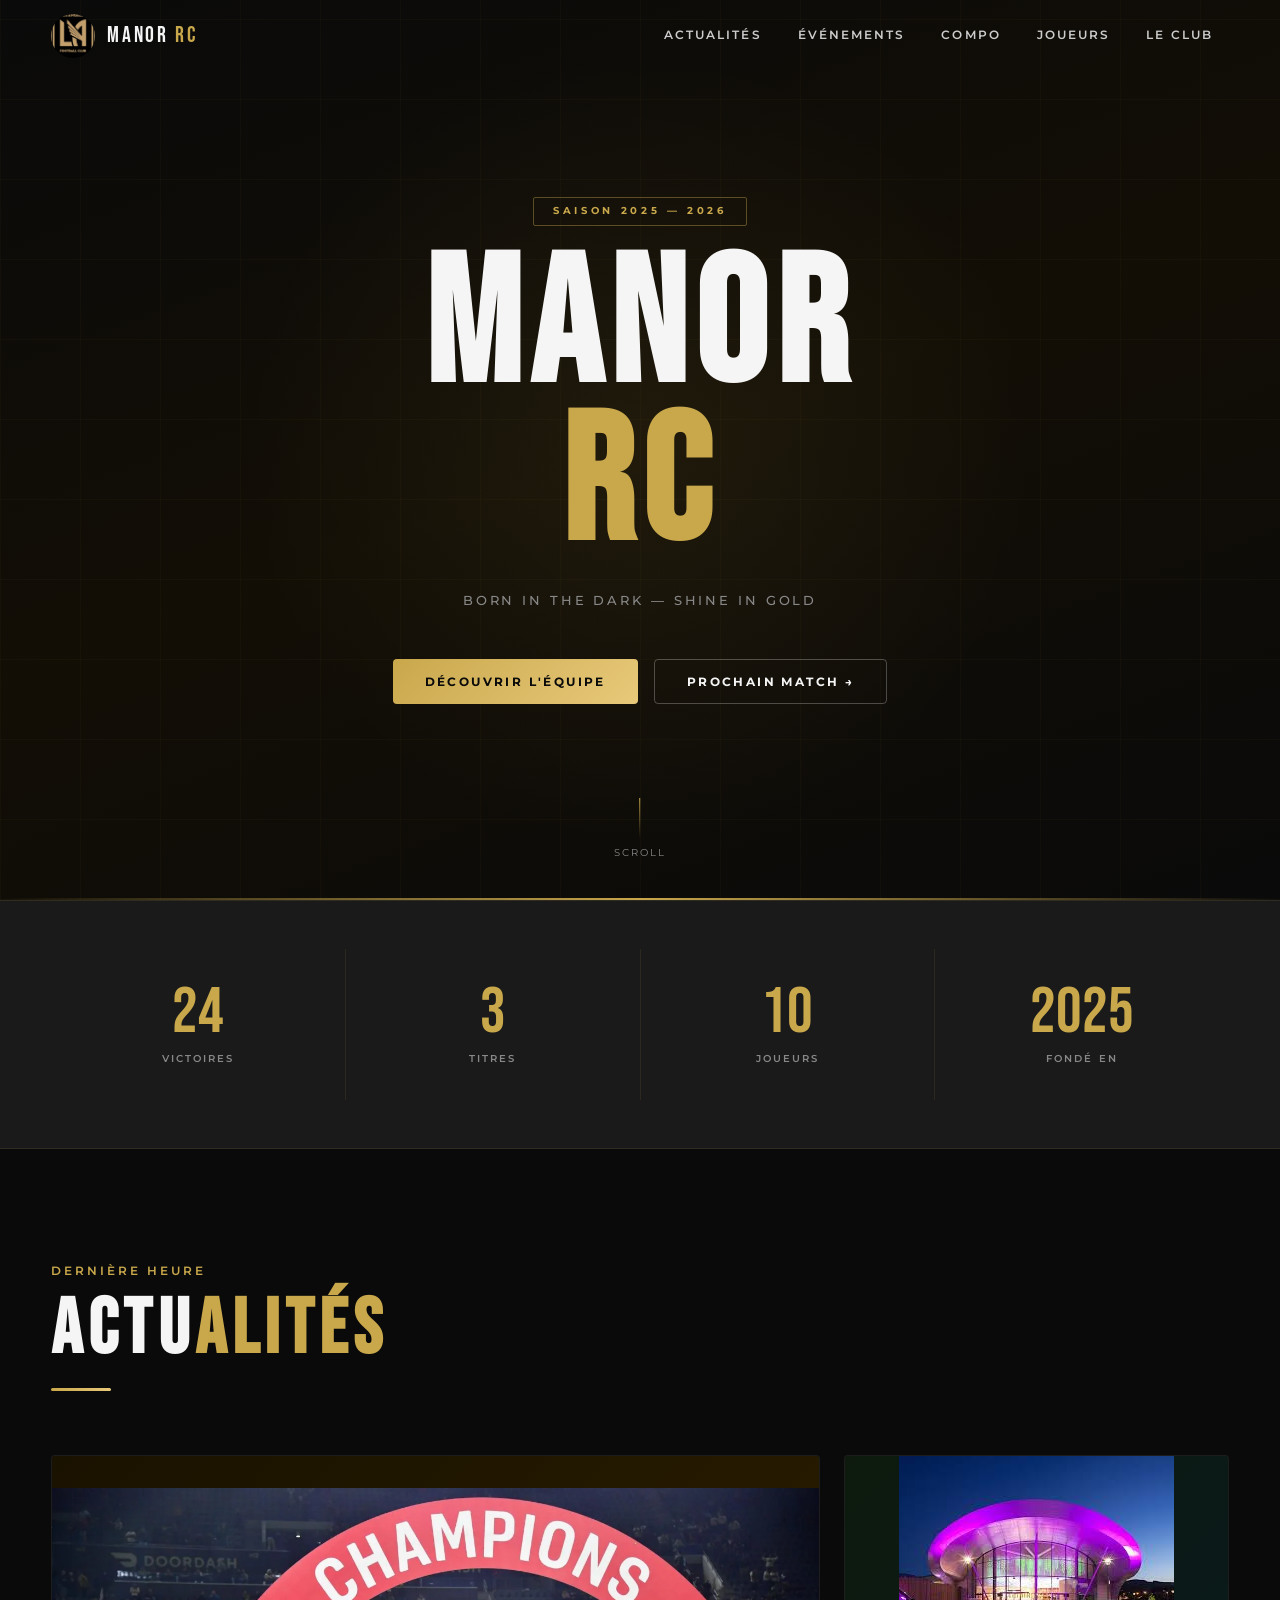
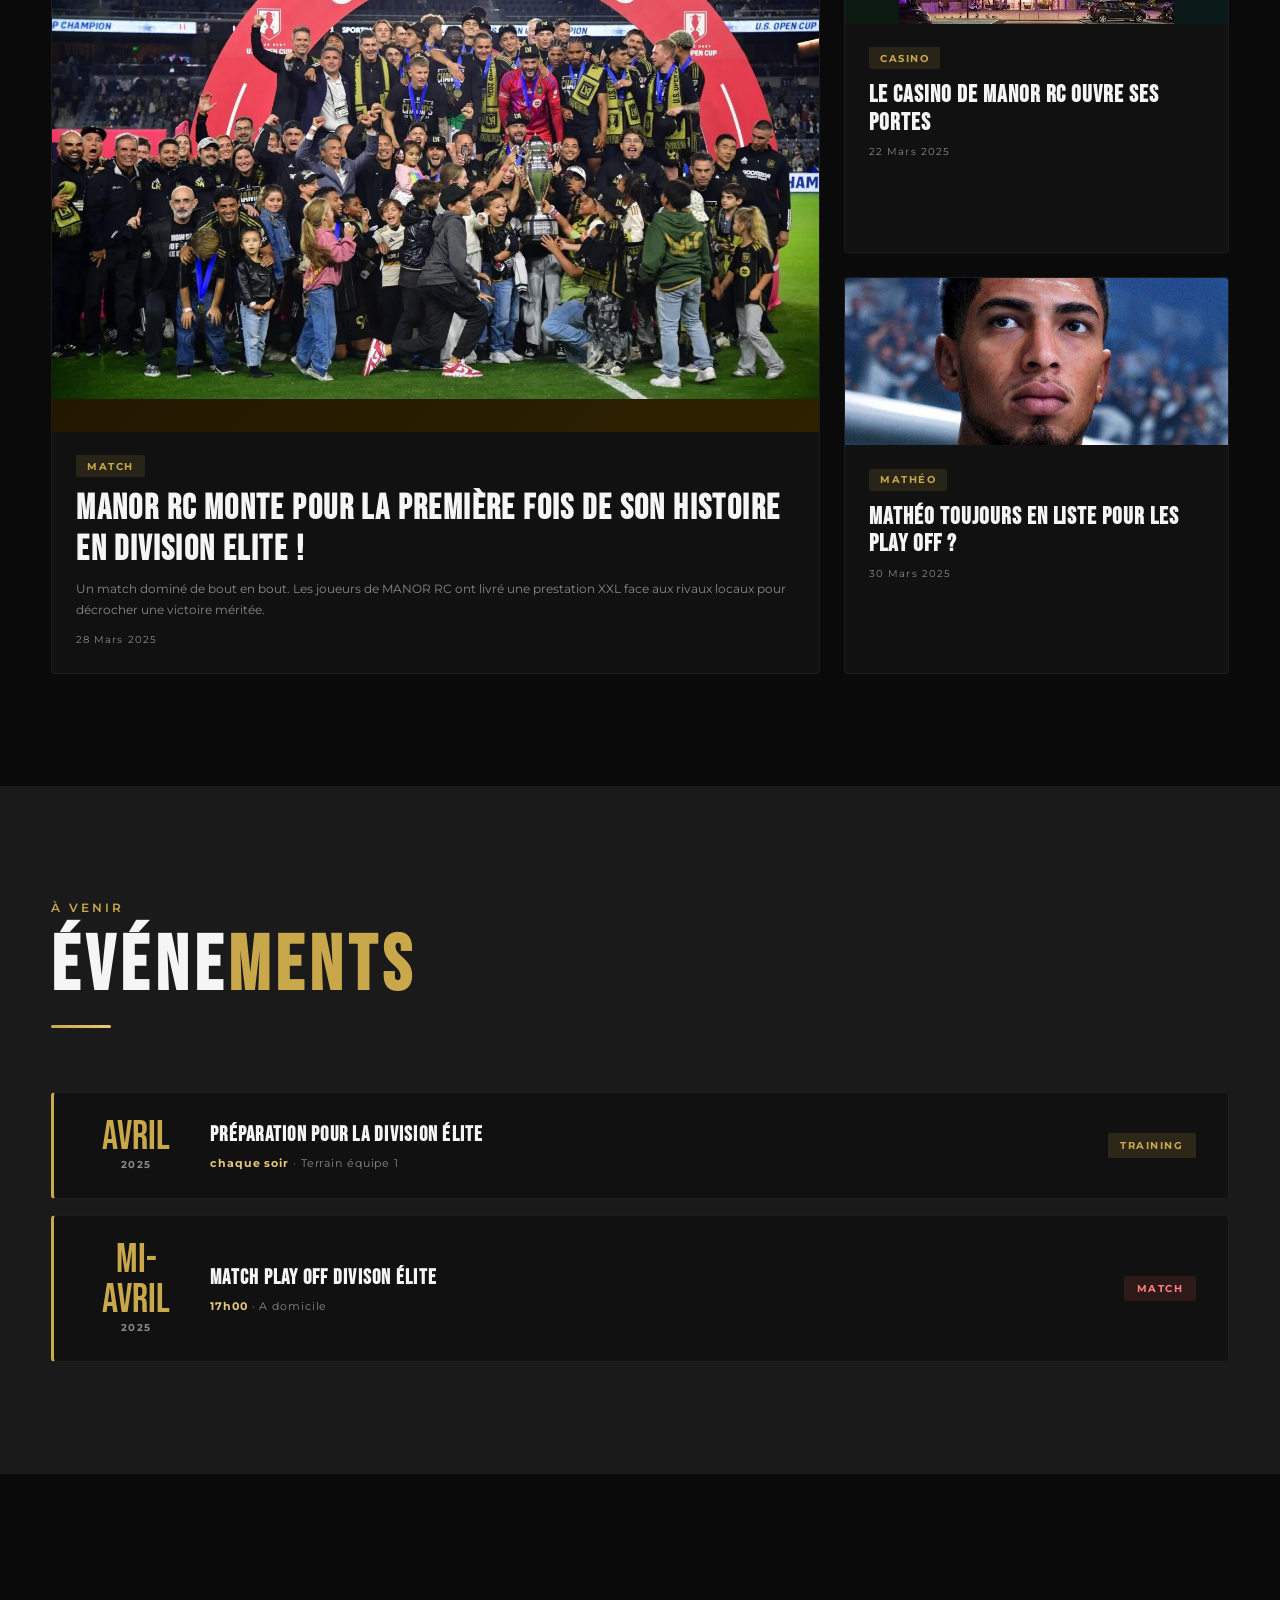
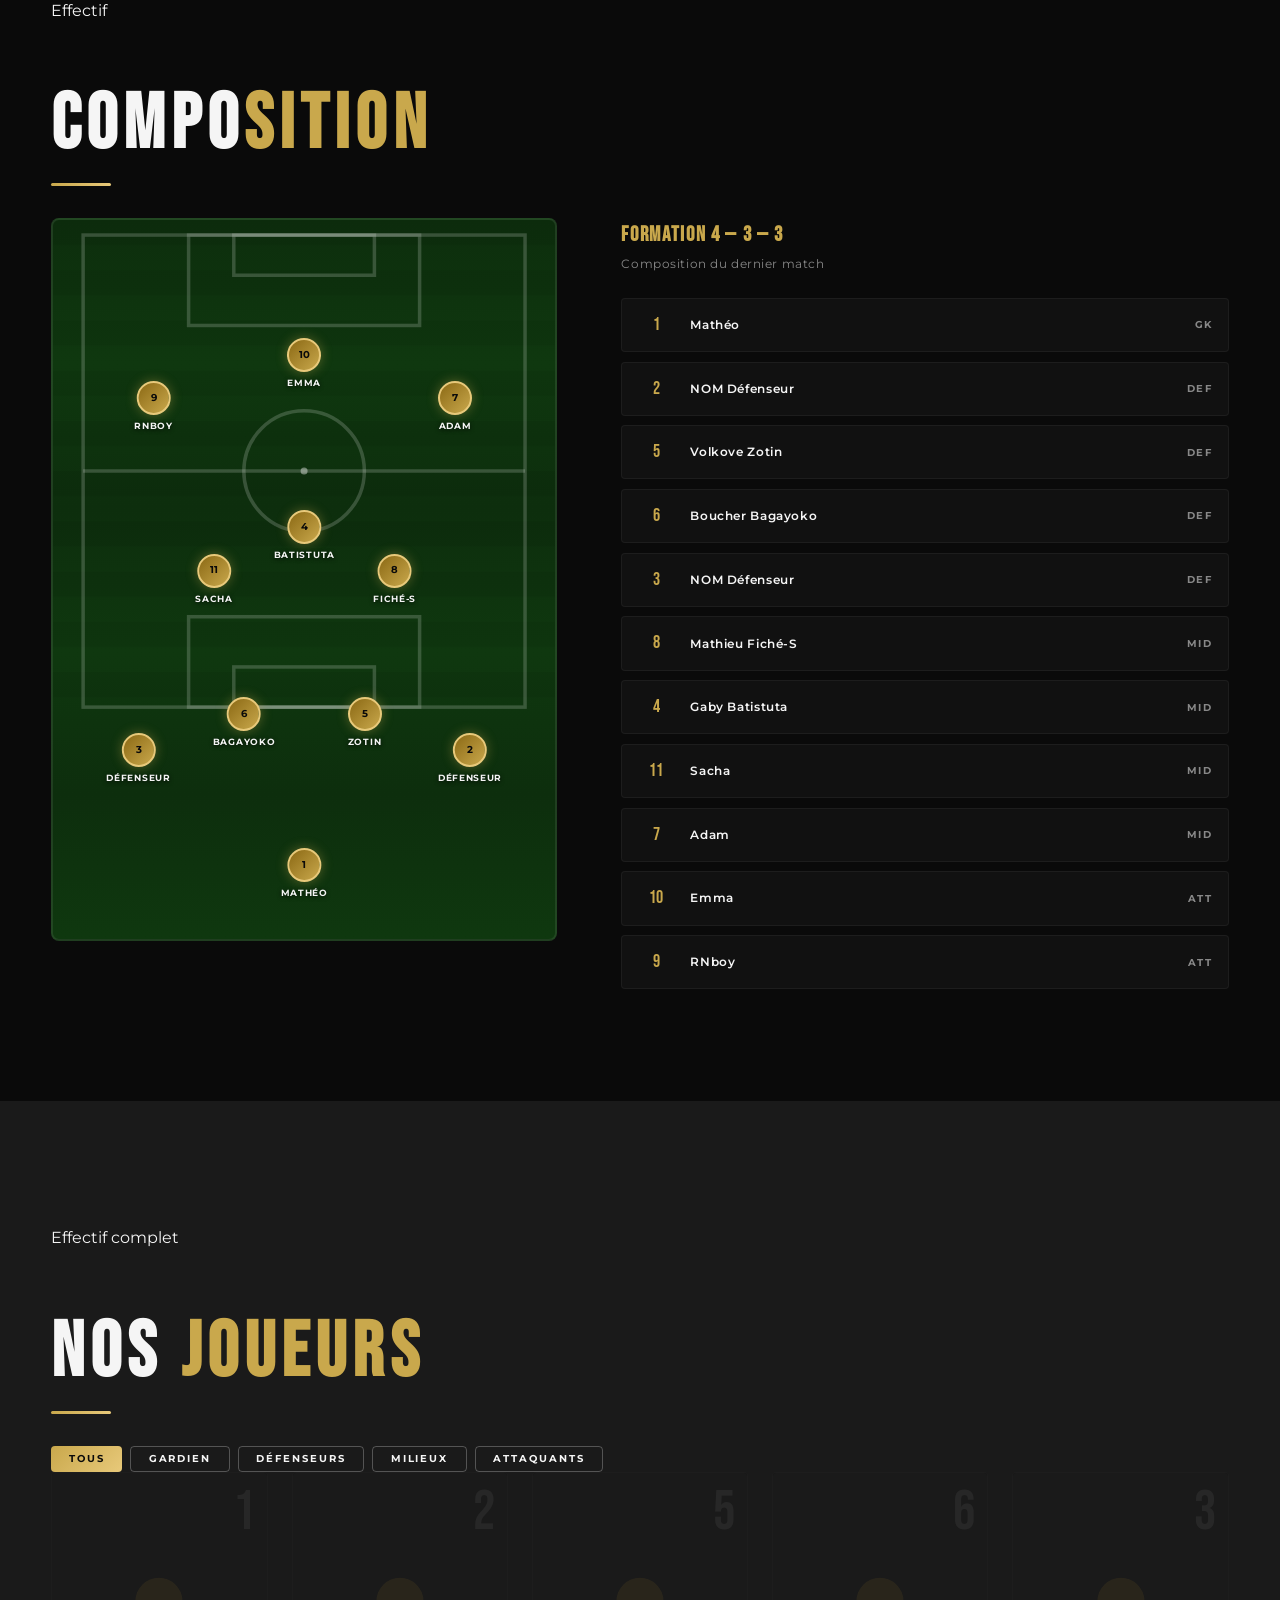
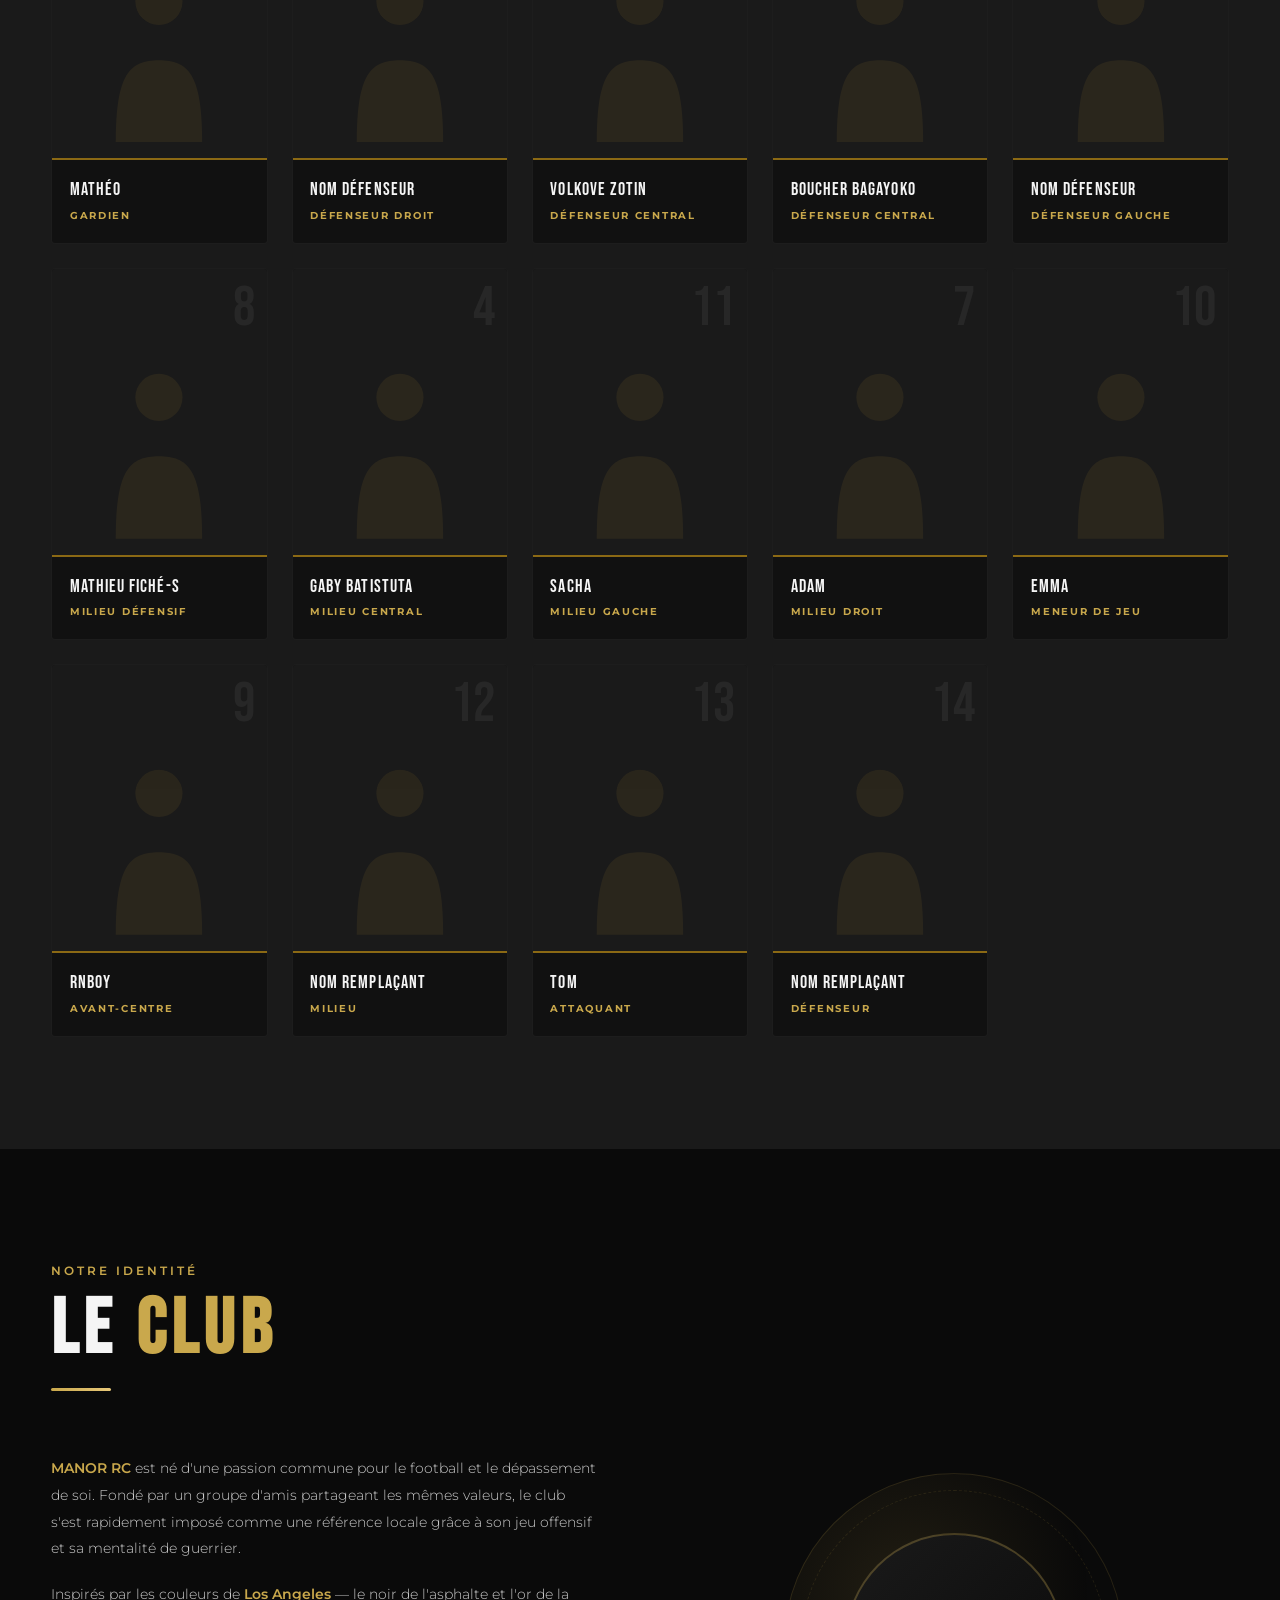
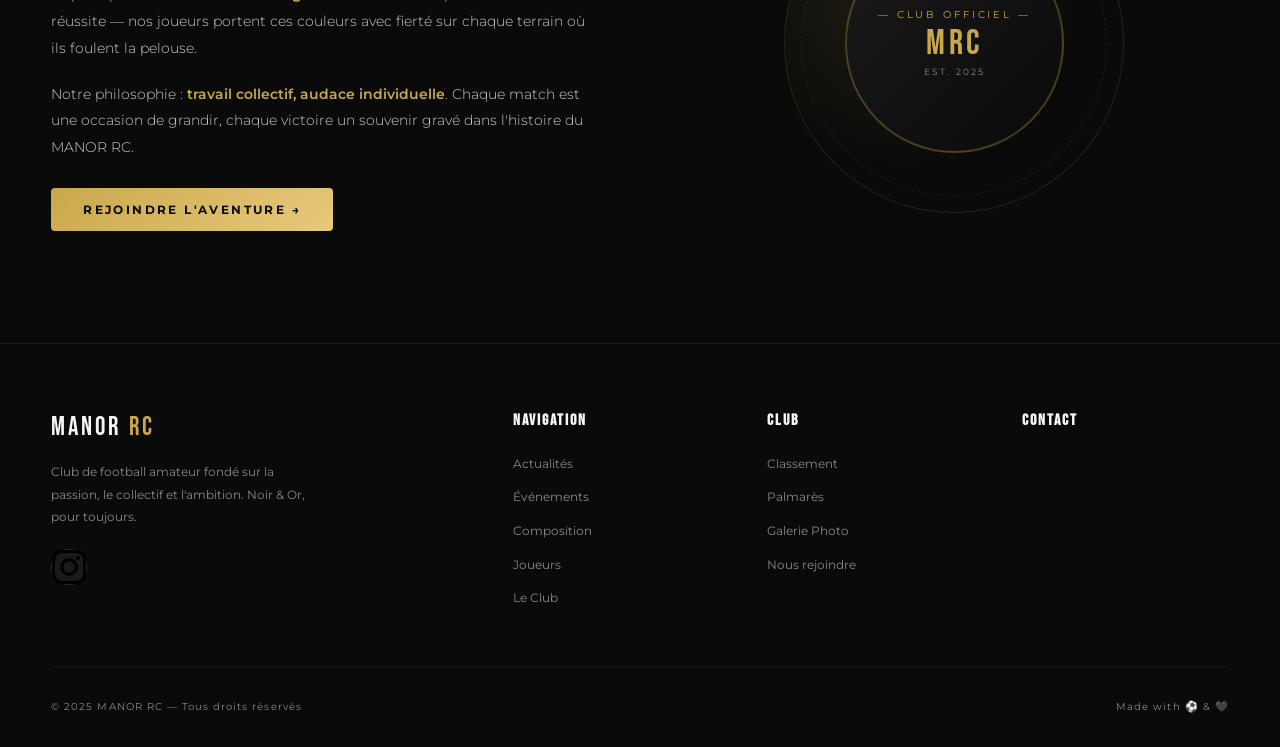
==== index.html @ 505033a3 "Add files via upload" ====
<!DOCTYPE html>
<html lang="fr">
<head>
  <meta charset="UTF-8" />
  <meta name="viewport" content="width=device-width, initial-scale=1.0" />

  <!-- ============================================================
    TITRE DE L'ONGLET NAVIGATEUR — modifie ici le nom du site
  ============================================================ -->
  <title>MANOR RC — Club Officiel</title>

  <!-- ============================================================
    POLICES GOOGLE — Bebas Neue (titres) + Montserrat (corps)
    Pour changer : va sur fonts.google.com et remplace les liens
  ============================================================ -->
  <link href="https://fonts.googleapis.com/css2?family=Bebas+Neue&family=Montserrat:wght@300;400;500;600;700;900&display=swap" rel="stylesheet" />

  <style>
    /* ============================================================
       VARIABLES DE COULEURS — MODIFIE ICI POUR CHANGER LE THÈME
       --gold     : couleur principale or du club
       --black    : fond principal
       --white    : texte clair
       --gray     : texte secondaire
    ============================================================ */
    :root {
      --gold:        #C9A84C;
      --gold-light:  #E8C97A;
      --gold-dark:   #8B6914;
      --black:       #0A0A0A;
      --black-card:  #111111;
      --black-light: #1A1A1A;
      --white:       #F5F5F5;
      --gray:        #888888;
      --gray-light:  #CCCCCC;
      --font-title:  'Bebas Neue', sans-serif;
      --font-body:   'Montserrat', sans-serif;
      --radius:      4px;
      --transition:  0.35s cubic-bezier(0.4, 0, 0.2, 1);
    }

    /* ============================================================
       RESET & BASE
    ============================================================ */
    *, *::before, *::after { box-sizing: border-box; margin: 0; padding: 0; }
    html { scroll-behavior: smooth; }
    body {
      background: var(--black);
      color: var(--white);
      font-family: var(--font-body);
      font-size: 16px;
      line-height: 1.6;
      overflow-x: hidden;
    }
    a { color: inherit; text-decoration: none; }
    img { max-width: 100%; display: block; }
    ul { list-style: none; }

    /* ============================================================
       SCROLLBAR PERSONNALISÉE
    ============================================================ */
    ::-webkit-scrollbar { width: 6px; }
    ::-webkit-scrollbar-track { background: var(--black); }
    ::-webkit-scrollbar-thumb { background: var(--gold-dark); border-radius: 3px; }

    /* ============================================================
       UTILITAIRES
    ============================================================ */
    .section-title {
      font-family: var(--font-title);
      font-size: clamp(2.8rem, 6vw, 5rem);
      letter-spacing: 0.08em;
      text-transform: uppercase;
      line-height: 1;
      color: var(--white);
    }
    .section-title span { color: var(--gold); }
    .section-subtitle {
      font-size: 0.75rem;
      font-weight: 600;
      letter-spacing: 0.25em;
      text-transform: uppercase;
      color: var(--gold);
      margin-bottom: 0.75rem;
    }
    .gold-line {
      width: 60px;
      height: 3px;
      background: linear-gradient(90deg, var(--gold), var(--gold-light));
      border-radius: 2px;
      margin: 1.2rem 0 2rem;
    }
    .btn {
      display: inline-flex;
      align-items: center;
      gap: 0.5rem;
      padding: 0.75rem 2rem;
      font-family: var(--font-body);
      font-weight: 700;
      font-size: 0.75rem;
      letter-spacing: 0.2em;
      text-transform: uppercase;
      border: none;
      cursor: pointer;
      transition: var(--transition);
      border-radius: var(--radius);
    }
    .btn-gold {
      background: linear-gradient(135deg, var(--gold), var(--gold-light));
      color: var(--black);
    }
    .btn-gold:hover {
      background: linear-gradient(135deg, var(--gold-light), var(--gold));
      transform: translateY(-2px);
      box-shadow: 0 8px 24px rgba(201,168,76,0.35);
    }
    .btn-outline {
      background: transparent;
      color: var(--white);
      border: 1px solid rgba(255,255,255,0.25);
    }
    .btn-outline:hover {
      border-color: var(--gold);
      color: var(--gold);
    }

    /* ============================================================
       NAVIGATION — BARRE EN HAUT
       Pour changer les items : modifie les <li> dans le HTML
    ============================================================ */
    #navbar {
      position: fixed;
      top: 0; left: 0; right: 0;
      z-index: 1000;
      display: flex;
      align-items: center;
      justify-content: space-between;
      padding: 0 4%;
      height: 72px;
      background: rgba(10,10,10,0);
      backdrop-filter: blur(0px);
      border-bottom: 1px solid transparent;
      transition: background 0.4s, backdrop-filter 0.4s, border-color 0.4s;
    }
    #navbar.scrolled {
      background: rgba(10,10,10,0.92);
      backdrop-filter: blur(20px);
      border-color: rgba(201,168,76,0.15);
    }
    .nav-logo {
      display: flex;
      align-items: center;
      gap: 0.75rem;
    }
    /* ============================================================
       LOGO — remplace l'image src par ton vrai logo
       Ex: <img src="logo.png" alt="MANOR RC" />
    ============================================================ */
    .nav-logo-img {
      width: 44px;
      height: 44px;
      border-radius: 50%;
      background: linear-gradient(135deg, var(--gold-dark), var(--gold));
      display: flex;
      align-items: center;
      justify-content: center;
      font-family: var(--font-title);
      font-size: 1rem;
      color: var(--black);
      flex-shrink: 0;
      overflow: hidden;
    }
    .nav-logo-img img {
      width: 100%; height: 100%; object-fit: cover;
    }
    .nav-logo-text {
      font-family: var(--font-title);
      font-size: 1.4rem;
      letter-spacing: 0.12em;
      color: var(--white);
    }
    .nav-logo-text span { color: var(--gold); }
    .nav-menu {
      display: flex;
      align-items: center;
      gap: 0.25rem;
    }
    .nav-menu li a {
      display: block;
      padding: 0.4rem 1rem;
      font-size: 0.72rem;
      font-weight: 600;
      letter-spacing: 0.18em;
      text-transform: uppercase;
      color: var(--gray-light);
      transition: var(--transition);
      position: relative;
    }
    .nav-menu li a::after {
      content: '';
      position: absolute;
      bottom: -2px; left: 50%; right: 50%;
      height: 2px;
      background: var(--gold);
      transition: var(--transition);
    }
    .nav-menu li a:hover,
    .nav-menu li a.active {
      color: var(--gold);
    }
    .nav-menu li a:hover::after,
    .nav-menu li a.active::after {
      left: 1rem; right: 1rem;
    }
    /* Hamburger mobile */
    .nav-toggle {
      display: none;
      flex-direction: column;
      gap: 5px;
      cursor: pointer;
      padding: 4px;
    }
    .nav-toggle span {
      display: block;
      width: 24px; height: 2px;
      background: var(--white);
      transition: var(--transition);
    }
    .nav-toggle.open span:nth-child(1) { transform: translateY(7px) rotate(45deg); }
    .nav-toggle.open span:nth-child(2) { opacity: 0; }
    .nav-toggle.open span:nth-child(3) { transform: translateY(-7px) rotate(-45deg); }

    /* ============================================================
       HERO — SECTION D'ACCUEIL PLEIN ÉCRAN
       Pour changer l'image de fond : modifie background-image
    ============================================================ */
    #hero {
      position: relative;
      min-height: 100vh;
      display: flex;
      align-items: center;
      justify-content: center;
      overflow: hidden;

      /* ── Modifie cette image par une photo du stade ou du club ── */
      background: linear-gradient(
        160deg,
        rgba(10,10,10,0.97) 0%,
        rgba(20,15,5,0.85) 50%,
        rgba(10,10,10,0.97) 100%
      );
    }
    /* Motif géométrique de fond */
    .hero-bg-pattern {
      position: absolute;
      inset: 0;
      background-image:
        repeating-linear-gradient(
          90deg,
          rgba(201,168,76,0.03) 0px, rgba(201,168,76,0.03) 1px,
          transparent 1px, transparent 80px
        ),
        repeating-linear-gradient(
          0deg,
          rgba(201,168,76,0.03) 0px, rgba(201,168,76,0.03) 1px,
          transparent 1px, transparent 80px
        );
    }
    .hero-bg-glow {
      position: absolute;
      width: 70vw; height: 70vw;
      max-width: 800px; max-height: 800px;
      border-radius: 50%;
      background: radial-gradient(circle, rgba(201,168,76,0.08) 0%, transparent 70%);
      top: 50%; left: 50%;
      transform: translate(-50%, -50%);
      pointer-events: none;
    }
    .hero-content {
      position: relative;
      z-index: 2;
      text-align: center;
      padding: 0 1.5rem;
      max-width: 900px;
    }
    .hero-badge {
      display: inline-block;
      padding: 0.35rem 1.2rem;
      border: 1px solid rgba(201,168,76,0.4);
      font-size: 0.65rem;
      font-weight: 700;
      letter-spacing: 0.35em;
      text-transform: uppercase;
      color: var(--gold);
      margin-bottom: 1.5rem;
      border-radius: 2px;
      animation: fadeInDown 0.8s ease forwards;
    }
    .hero-title {
      font-family: var(--font-title);
      font-size: clamp(4.5rem, 14vw, 12rem);
      line-height: 0.88;
      letter-spacing: 0.05em;
      text-transform: uppercase;
      color: var(--white);
      animation: fadeInUp 0.9s 0.2s ease both;
    }
    .hero-title .gold { color: var(--gold); }
    .hero-subtitle {
      margin-top: 1.5rem;
      font-size: 0.82rem;
      font-weight: 500;
      letter-spacing: 0.22em;
      color: var(--gray);
      text-transform: uppercase;
      animation: fadeInUp 1s 0.4s ease both;
    }
    .hero-cta {
      margin-top: 3rem;
      display: flex;
      gap: 1rem;
      justify-content: center;
      flex-wrap: wrap;
      animation: fadeInUp 1s 0.6s ease both;
    }
    /* Ligne or décorative en bas du hero */
    .hero-line {
      position: absolute;
      bottom: 0; left: 0; right: 0;
      height: 2px;
      background: linear-gradient(90deg, transparent, var(--gold), transparent);
    }
    /* Indicateur scroll */
    .hero-scroll {
      position: absolute;
      bottom: 2.5rem;
      left: 50%;
      transform: translateX(-50%);
      display: flex;
      flex-direction: column;
      align-items: center;
      gap: 0.4rem;
      font-size: 0.6rem;
      letter-spacing: 0.2em;
      color: var(--gray);
      text-transform: uppercase;
      animation: fadeIn 1.5s 1s ease both;
    }
    .scroll-dot {
      width: 1px;
      height: 40px;
      background: linear-gradient(var(--gold), transparent);
      animation: scrollDot 1.8s infinite;
    }

    /* ============================================================
       STATS — BANDE DE CHIFFRES CLÉS
       Modifie les valeurs dans la section #stats du HTML
    ============================================================ */
    #stats {
      background: var(--black-light);
      border-top: 1px solid rgba(201,168,76,0.12);
      border-bottom: 1px solid rgba(201,168,76,0.12);
      padding: 3rem 4%;
    }
    .stats-grid {
      display: grid;
      grid-template-columns: repeat(4, 1fr);
      gap: 1px;
      background: rgba(201,168,76,0.1);
      max-width: 1200px;
      margin: 0 auto;
    }
    .stat-item {
      background: var(--black-light);
      text-align: center;
      padding: 2rem 1rem;
    }
    .stat-number {
      font-family: var(--font-title);
      font-size: clamp(2.5rem, 5vw, 4rem);
      color: var(--gold);
      line-height: 1;
    }
    .stat-label {
      font-size: 0.65rem;
      font-weight: 600;
      letter-spacing: 0.2em;
      text-transform: uppercase;
      color: var(--gray);
      margin-top: 0.4rem;
    }

    /* ============================================================
       SECTIONS COMMUNES
    ============================================================ */
    .section {
      padding: 7rem 4%;
    }
    .section-inner {
      max-width: 1200px;
      margin: 0 auto;
    }
    .section-header {
      margin-bottom: 4rem;
    }

    /* ============================================================
       ACTUALITÉS — Grille de cartes news
       Pour ajouter/supprimer une news : copie/supprime un .news-card
    ============================================================ */
    #actualites { background: var(--black); }
    .news-grid {
      display: grid;
      grid-template-columns: 2fr 1fr;
      grid-template-rows: auto auto;
      gap: 1.5rem;
    }
    .news-card {
      position: relative;
      overflow: hidden;
      border-radius: var(--radius);
      cursor: pointer;
      background: var(--black-card);
      border: 1px solid rgba(255,255,255,0.05);
      transition: var(--transition);
    }
    .news-card:hover { border-color: rgba(201,168,76,0.3); transform: translateY(-4px); }
    .news-card.featured { grid-row: 1 / 3; }
    .news-img {
      width: 100%; aspect-ratio: 16/9;
      background: var(--black-light);
      overflow: hidden;
      position: relative;
    }
    .news-card.featured .news-img { aspect-ratio: 4/3; }
    /* ── Remplace ces dégradés par de vraies images ── */
    .news-img-placeholder {
      width: 100%; height: 100%;
      display: flex;
      align-items: center;
      justify-content: center;
      font-size: 0.6rem;
      letter-spacing: 0.1em;
      color: var(--gray);
      text-transform: uppercase;
    }
    .news-img-placeholder.n1 { background: linear-gradient(135deg, #1a1200, #2e2100); }
    .news-img-placeholder.n2 { background: linear-gradient(135deg, #0d1a0d, #0a1a1a); }
    .news-img-placeholder.n3 { background: linear-gradient(135deg, #1a001a, #0a0a1a); }
    .news-body { padding: 1.25rem 1.5rem 1.5rem; }
    .news-tag {
      display: inline-block;
      padding: 0.2rem 0.7rem;
      background: rgba(201,168,76,0.12);
      color: var(--gold);
      font-size: 0.6rem;
      font-weight: 700;
      letter-spacing: 0.15em;
      text-transform: uppercase;
      border-radius: 2px;
      margin-bottom: 0.75rem;
    }
    .news-title {
      font-family: var(--font-title);
      font-size: clamp(1.1rem, 2vw, 1.5rem);
      letter-spacing: 0.04em;
      line-height: 1.15;
      color: var(--white);
      margin-bottom: 0.5rem;
    }
    .news-card.featured .news-title { font-size: clamp(1.5rem, 3vw, 2.2rem); }
    .news-date {
      font-size: 0.65rem;
      color: var(--gray);
      letter-spacing: 0.1em;
    }

    /* ============================================================
       ÉVÉNEMENTS — liste des matchs et événements à venir
       Pour modifier : édite les .event-row dans le HTML
    ============================================================ */
    #evenements { background: var(--black-light); }
    .events-list { display: flex; flex-direction: column; gap: 1rem; }
    .event-row {
      display: grid;
      grid-template-columns: 100px 1fr auto;
      align-items: center;
      gap: 1.5rem;
      padding: 1.5rem 2rem;
      background: var(--black-card);
      border: 1px solid rgba(255,255,255,0.05);
      border-left: 3px solid var(--gold);
      border-radius: var(--radius);
      transition: var(--transition);
    }
    .event-row:hover {
      border-color: rgba(201,168,76,0.35);
      background: rgba(201,168,76,0.03);
      transform: translateX(4px);
    }
    .event-date-block { text-align: center; }
    .event-day {
      font-family: var(--font-title);
      font-size: 2.5rem;
      color: var(--gold);
      line-height: 1;
    }
    .event-month {
      font-size: 0.65rem;
      font-weight: 700;
      letter-spacing: 0.15em;
      text-transform: uppercase;
      color: var(--gray);
    }
    .event-info h3 {
      font-family: var(--font-title);
      font-size: 1.3rem;
      letter-spacing: 0.06em;
      color: var(--white);
      margin-bottom: 0.25rem;
    }
    .event-meta {
      font-size: 0.7rem;
      color: var(--gray);
      letter-spacing: 0.08em;
    }
    .event-meta strong { color: var(--gold-light); }
    .event-badge {
      padding: 0.3rem 0.8rem;
      font-size: 0.6rem;
      font-weight: 700;
      letter-spacing: 0.15em;
      text-transform: uppercase;
      border-radius: 2px;
      white-space: nowrap;
    }
    .badge-match   { background: rgba(201,168,76,0.15); color: var(--gold); }
    .badge-tournoi { background: rgba(255,80,80,0.12);  color: #ff8080; }
    .badge-training{ background: rgba(80,200,120,0.12); color: #80cc90; }
    .badge-social  { background: rgba(80,150,255,0.12); color: #80b0ff; }

    /* ============================================================
       COMPOSITION — Affichage du terrain et de la formation
       Modifie la formation dans JS (variable FORMATION)
    ============================================================ */
    #composition { background: var(--black); }
    .compo-wrapper {
      display: grid;
      grid-template-columns: 1fr 1.2fr;
      gap: 4rem;
      align-items: start;
    }
    /* Terrain de foot SVG */
    .pitch-container {
      position: relative;
      width: 100%;
      aspect-ratio: 7/10;
      background: linear-gradient(
        180deg,
        #0d2e0d 0%, #0f380f 20%, #0d2e0d 40%,
        #0f380f 60%, #0d2e0d 80%, #0f380f 100%
      );
      border-radius: 8px;
      overflow: hidden;
      border: 2px solid rgba(255,255,255,0.08);
    }
    .pitch-lines {
      position: absolute;
      inset: 0;
      pointer-events: none;
    }
    .pitch-player {
      position: absolute;
      transform: translate(-50%, -50%);
      text-align: center;
      cursor: pointer;
      transition: var(--transition);
      z-index: 2;
    }
    .pitch-player:hover { transform: translate(-50%, -50%) scale(1.1); }
    .pitch-player .dot {
      width: 34px; height: 34px;
      border-radius: 50%;
      background: linear-gradient(135deg, var(--gold-dark), var(--gold));
      border: 2px solid var(--gold-light);
      margin: 0 auto 4px;
      display: flex;
      align-items: center;
      justify-content: center;
      font-size: 0.65rem;
      font-weight: 700;
      color: var(--black);
      box-shadow: 0 0 12px rgba(201,168,76,0.4);
    }
    .pitch-player .pname {
      font-size: 0.55rem;
      font-weight: 700;
      letter-spacing: 0.08em;
      color: var(--white);
      text-transform: uppercase;
      text-shadow: 0 1px 4px rgba(0,0,0,0.8);
      white-space: nowrap;
    }
    /* Panel d'info formation */
    .compo-info h3 {
      font-family: var(--font-title);
      font-size: 1.8rem;
      letter-spacing: 0.06em;
      color: var(--gold);
      margin-bottom: 0.25rem;
    }
    .compo-list { display: flex; flex-direction: column; gap: 0.6rem; }
    .compo-player-row {
      display: grid;
      grid-template-columns: 36px 1fr auto;
      align-items: center;
      gap: 1rem;
      padding: 0.75rem 1rem;
      border-radius: var(--radius);
      border: 1px solid rgba(255,255,255,0.05);
      background: var(--black-card);
      transition: var(--transition);
    }
    .compo-player-row:hover {
      border-color: rgba(201,168,76,0.25);
      background: rgba(201,168,76,0.03);
    }
    .compo-num {
      font-family: var(--font-title);
      font-size: 1.1rem;
      color: var(--gold);
      text-align: center;
    }
    .compo-name {
      font-size: 0.78rem;
      font-weight: 600;
      letter-spacing: 0.05em;
      color: var(--white);
    }
    .compo-pos {
      font-size: 0.6rem;
      font-weight: 700;
      letter-spacing: 0.12em;
      text-transform: uppercase;
      color: var(--gray);
    }

    /* ============================================================
       JOUEURS — Grille de cartes joueur
       Pour ajouter un joueur : copie un .player-card dans le HTML
       (ou laisse JS le générer via le tableau PLAYERS)
    ============================================================ */
    #joueurs { background: var(--black-light); }
    .players-grid {
      display: grid;
      grid-template-columns: repeat(auto-fill, minmax(200px, 1fr));
      gap: 1.5rem;
    }
    .player-card {
      position: relative;
      background: var(--black-card);
      border: 1px solid rgba(255,255,255,0.05);
      border-radius: var(--radius);
      overflow: hidden;
      transition: var(--transition);
      cursor: pointer;
    }
    .player-card:hover {
      border-color: rgba(201,168,76,0.4);
      transform: translateY(-6px);
      box-shadow: 0 16px 40px rgba(0,0,0,0.5), 0 0 0 1px rgba(201,168,76,0.1);
    }
    .player-card:hover .player-overlay { opacity: 1; }
    .player-photo {
      width: 100%;
      aspect-ratio: 3/4;
      background: var(--black-light);
      overflow: hidden;
      position: relative;
    }
    /* ── Remplace les dégradés par de vraies photos ── */
    .player-photo-placeholder {
      width: 100%; height: 100%;
      display: flex;
      align-items: flex-end;
      justify-content: center;
      padding-bottom: 1rem;
    }
    .player-silhouette {
      width: 55%;
      opacity: 0.25;
      filter: invert(75%) sepia(40%) saturate(500%) hue-rotate(5deg);
    }
    .player-overlay {
      position: absolute;
      inset: 0;
      background: linear-gradient(to top, rgba(201,168,76,0.15), transparent);
      opacity: 0;
      transition: var(--transition);
    }
    .player-number-bg {
      position: absolute;
      top: 0.75rem; right: 0.75rem;
      font-family: var(--font-title);
      font-size: 3.5rem;
      line-height: 1;
      color: rgba(255,255,255,0.06);
      pointer-events: none;
    }
    .player-info {
      padding: 1rem 1.1rem 1.25rem;
      border-top: 2px solid var(--gold-dark);
    }
    .player-name {
      font-family: var(--font-title);
      font-size: 1.1rem;
      letter-spacing: 0.06em;
      color: var(--white);
      margin-bottom: 0.2rem;
    }
    .player-pos {
      font-size: 0.6rem;
      font-weight: 700;
      letter-spacing: 0.18em;
      text-transform: uppercase;
      color: var(--gold);
    }
    .player-number {
      font-family: var(--font-title);
      font-size: 1.8rem;
      color: rgba(201,168,76,0.2);
      position: absolute;
      bottom: 0.5rem; right: 1rem;
    }

    /* ============================================================
       SECTION CLUB — Présentation / Histoire
    ============================================================ */
    #club { background: var(--black); }
    .club-wrapper {
      display: grid;
      grid-template-columns: 1fr 1fr;
      gap: 5rem;
      align-items: center;
    }
    .club-text p {
      font-size: 0.88rem;
      font-weight: 300;
      color: var(--gray-light);
      line-height: 1.9;
      margin-bottom: 1.2rem;
    }
    .club-text p strong { color: var(--gold); font-weight: 600; }
    .club-emblem {
      display: flex;
      align-items: center;
      justify-content: center;
    }
    /* ── Grand écusson central ── */
    .emblem-ring {
      width: min(340px, 80vw);
      height: min(340px, 80vw);
      border-radius: 50%;
      background: radial-gradient(circle at 35% 35%, rgba(201,168,76,0.12), transparent 60%);
      border: 1px solid rgba(201,168,76,0.15);
      display: flex;
      align-items: center;
      justify-content: center;
      position: relative;
      animation: rotateSlow 30s linear infinite;
    }
    .emblem-ring::before {
      content: '';
      position: absolute;
      inset: 16px;
      border-radius: 50%;
      border: 1px dashed rgba(201,168,76,0.12);
    }
    .emblem-inner {
      width: 65%;
      height: 65%;
      border-radius: 50%;
      background: linear-gradient(135deg, var(--black-light), var(--black));
      border: 2px solid rgba(201,168,76,0.3);
      display: flex;
      align-items: center;
      justify-content: center;
      flex-direction: column;
      gap: 0.25rem;
      animation: rotateSlow 30s linear reverse infinite;
    }
    .emblem-text-top {
      font-size: 0.6rem;
      letter-spacing: 0.3em;
      color: var(--gold);
      text-transform: uppercase;
    }
    .emblem-text-main {
      font-family: var(--font-title);
      font-size: 2.2rem;
      letter-spacing: 0.1em;
      color: var(--gold);
      line-height: 1;
    }
    .emblem-text-main span { color: var(--white); }
    .emblem-text-sub {
      font-size: 0.55rem;
      letter-spacing: 0.25em;
      color: var(--gray);
      text-transform: uppercase;
    }

    /* ============================================================
       FOOTER
       Modifie les liens de réseaux sociaux en bas
    ============================================================ */
    footer {
      background: var(--black);
      border-top: 1px solid rgba(201,168,76,0.12);
      padding: 4rem 4% 2rem;
    }
    .footer-inner {
      max-width: 1200px;
      margin: 0 auto;
    }
    .footer-top {
      display: grid;
      grid-template-columns: 2fr 1fr 1fr 1fr;
      gap: 3rem;
      margin-bottom: 3rem;
    }
    .footer-brand p {
      font-size: 0.78rem;
      color: var(--gray);
      margin-top: 0.75rem;
      line-height: 1.8;
      max-width: 260px;
    }
    .footer-col h4 {
      font-family: var(--font-title);
      font-size: 1rem;
      letter-spacing: 0.12em;
      color: var(--white);
      margin-bottom: 1rem;
    }
    .footer-col ul li {
      margin-bottom: 0.5rem;
    }
    .footer-col ul li a {
      font-size: 0.75rem;
      color: var(--gray);
      transition: color 0.2s;
    }
    .footer-col ul li a:hover { color: var(--gold); }
    /* Icônes réseaux sociaux */
    .social-links {
      display: flex;
      gap: 0.75rem;
      margin-top: 1.25rem;
    }
    .social-link {
      width: 36px; height: 36px;
      border-radius: 50%;
      background: var(--black-light);
      border: 1px solid rgba(255,255,255,0.08);
      display: flex;
      align-items: center;
      justify-content: center;
      font-size: 0.7rem;
      color: var(--gray);
      transition: var(--transition);
    }
    .social-link:hover {
      border-color: var(--gold);
      color: var(--gold);
      background: rgba(201,168,76,0.08);
    }
    .footer-bottom {
      padding-top: 2rem;
      border-top: 1px solid rgba(255,255,255,0.05);
      display: flex;
      align-items: center;
      justify-content: space-between;
      font-size: 0.65rem;
      color: var(--gray);
      letter-spacing: 0.1em;
    }

    /* ============================================================
       ANIMATIONS KEYFRAMES
    ============================================================ */
    @keyframes fadeInDown {
      from { opacity: 0; transform: translateY(-16px); }
      to   { opacity: 1; transform: translateY(0); }
    }
    @keyframes fadeInUp {
      from { opacity: 0; transform: translateY(24px); }
      to   { opacity: 1; transform: translateY(0); }
    }
    @keyframes fadeIn {
      from { opacity: 0; } to { opacity: 1; }
    }
    @keyframes scrollDot {
      0%   { transform: scaleY(1);   transform-origin: top; }
      50%  { transform: scaleY(0.3); transform-origin: top; }
      51%  { transform: scaleY(0.3); transform-origin: bottom; }
      100% { transform: scaleY(1);   transform-origin: bottom; }
    }
    @keyframes rotateSlow {
      from { transform: rotate(0deg); }
      to   { transform: rotate(360deg); }
    }

    /* Reveal au scroll (classe ajoutée par JS) */
    .reveal {
      opacity: 0;
      transform: translateY(30px);
      transition: opacity 0.7s ease, transform 0.7s ease;
    }
    .reveal.visible {
      opacity: 1;
      transform: none;
    }
    .reveal-delay-1 { transition-delay: 0.1s; }
    .reveal-delay-2 { transition-delay: 0.2s; }
    .reveal-delay-3 { transition-delay: 0.3s; }
    .reveal-delay-4 { transition-delay: 0.4s; }

    /* ============================================================
       RESPONSIVE MOBILE
    ============================================================ */
    @media (max-width: 900px) {
      .stats-grid { grid-template-columns: repeat(2, 1fr); }
      .news-grid  { grid-template-columns: 1fr; }
      .news-card.featured { grid-row: auto; }
      .compo-wrapper { grid-template-columns: 1fr; gap: 2rem; }
      .club-wrapper  { grid-template-columns: 1fr; gap: 2.5rem; }
      .footer-top    { grid-template-columns: 1fr 1fr; gap: 2rem; }
    }
    @media (max-width: 640px) {
      .nav-menu { display: none; flex-direction: column; position: fixed; inset: 72px 0 0; background: rgba(10,10,10,0.97); padding: 2rem; gap: 0.25rem; backdrop-filter: blur(20px); }
      .nav-menu.open { display: flex; }
      .nav-menu li a { font-size: 1.2rem; padding: 1rem; border-bottom: 1px solid rgba(255,255,255,0.04); }
      .nav-toggle { display: flex; }
      .section { padding: 5rem 5%; }
      .event-row { grid-template-columns: 70px 1fr; }
      .event-badge { display: none; }
      .footer-top { grid-template-columns: 1fr; }
      .footer-bottom { flex-direction: column; gap: 0.5rem; text-align: center; }
    }
  </style>
</head>

<body>

  <!-- ============================================================
    NAVIGATION — Liens du menu principal
    Pour ajouter un item : copie un <li> et change href + texte
  ============================================================ -->
  <nav id="navbar">
    <a href="#hero" class="nav-logo">
      <div class="nav-logo-img">
        <!-- ── Remplace ce span par <img src="logo.png" alt="MANOR RC"> ── -->
        <img src="logo.png" alt="logo">
      </div>
      <div class="nav-logo-text">MANOR <span>RC</span></div>
    </a>

    <ul class="nav-menu" id="navMenu">
      <li><a href="#actualites" class="nav-link">Actualités</a></li>
      <li><a href="#evenements" class="nav-link">Événements</a></li>
      <li><a href="#composition" class="nav-link">Compo</a></li>
      <li><a href="#joueurs" class="nav-link">Joueurs</a></li>
      <li><a href="#club" class="nav-link">Le Club</a></li>
    </ul>

    <button class="nav-toggle" id="navToggle" aria-label="Menu">
      <span></span><span></span><span></span>
    </button>
  </nav>

  <!-- ============================================================
    HERO — Écran d'accueil
    Modifie le slogan et le sous-titre ci-dessous
  ============================================================ -->
  <section id="hero">
    <div class="hero-bg-pattern"></div>
    <div class="hero-bg-glow"></div>

    <div class="hero-content">
      <div class="hero-badge">Saison 2025 — 2026</div>

      <!-- ── Titre principal du club ── -->
      <h1 class="hero-title">
        MANOR<br/><span class="gold">RC</span>
      </h1>

      <!-- ── Slogan du club — modifie comme tu veux ── -->
      <p class="hero-subtitle">Born in the dark — Shine in gold</p>

      <div class="hero-cta">
        <a href="#joueurs" class="btn btn-gold">Découvrir l'équipe</a>
        <a href="#evenements" class="btn btn-outline">Prochain match →</a>
      </div>
    </div>

    <div class="hero-line"></div>
    <div class="hero-scroll">
      <div class="scroll-dot"></div>
      <span>Scroll</span>
    </div>
  </section>

  <!-- ============================================================
    STATS — Chiffres clés du club
    Modifie les valeurs dans .stat-number et les libellés dans .stat-label
  ============================================================ -->
  <section id="stats">
    <div class="stats-grid">
      <div class="stat-item reveal">
        <!-- ── Victoires cette saison ── -->
        <div class="stat-number" data-target="24">0</div>
        <div class="stat-label">Victoires</div>
      </div>
      <div class="stat-item reveal reveal-delay-1">
        <!-- ── Titres du club ── -->
        <div class="stat-number" data-target="3">0</div>
        <div class="stat-label">Titres</div>
      </div>
      <div class="stat-item reveal reveal-delay-2">
        <!-- ── Nombre de joueurs dans l'effectif ── -->
        <div class="stat-number" data-target="10">0</div>
        <div class="stat-label">Joueurs</div>
      </div>
      <div class="stat-item reveal reveal-delay-3">
        <!-- ── Année de fondation ── -->
        <div class="stat-number">2025</div>
        <div class="stat-label">Fondé en</div>
      </div>
    </div>
  </section>

  <!-- ============================================================
    ACTUALITÉS — Dernières nouvelles
    Pour modifier une news : édite tag, titre, date dans chaque .news-card
    Pour ajouter une image : remplace .news-img-placeholder par <img>
  ============================================================ -->
  <section id="actualites" class="section">
    <div class="section-inner">
      <div class="section-header reveal">
        <div class="section-subtitle">Dernière heure</div>
        <h2 class="section-title">Actu<span>alités</span></h2>
        <div class="gold-line"></div>
      </div>

      <div class="news-grid">

        <!-- ── NEWS 1 (grande) ── -->
        <article class="news-card featured reveal">
          <div class="news-img">
            <!-- Remplace par: <img src="news1.jpg" alt="Titre"> -->
            <div class="news-img-placeholder n1">
              <img src="Promotion_div_elit.jpeg" alt="Div Elite">
            </div>
          </div>
          <div class="news-body">
            <span class="news-tag">Match</span>
            <!-- ── Titre de la news principale ── -->
            <h3 class="news-title">MANOR RC monte pour la première fois de son histoire en Division Elite !</h3>
            <p style="font-size:.78rem;color:var(--gray);margin:.5rem 0 .75rem;line-height:1.7;">
              <!-- ── Corps de la news ── -->
              Un match dominé de bout en bout. Les joueurs de MANOR RC ont livré une prestation XXL face aux rivaux locaux pour décrocher une victoire méritée.
            </p>
            <div class="news-date">28 Mars 2025</div>
          </div>
        </article>

        <!-- ── NEWS 2 ── -->
        <article class="news-card reveal reveal-delay-1">
          <div class="news-img" style="aspect-ratio:16/7;">
            <div class="news-img-placeholder n2">
              <img src="Casino.jpeg" alt='Casino'>
            </div>
          </div>
          <div class="news-body">
            <span class="news-tag">Casino</span>
            <h3 class="news-title">Le Casino de Manor RC ouvre ses portes</h3>
            <div class="news-date">22 Mars 2025</div>
          </div>
        </article>

        <!-- ── NEWS 3 ── -->
        <article class="news-card reveal reveal-delay-2">
          <div class="news-img" style="aspect-ratio:16/7;">
            <div class="news-img-placeholder n3">
              <img src="Mathéo.jpeg" alt="Mathéo">
            </div>
          </div>
          <div class="news-body">
            <span class="news-tag">Mathéo</span>
            <h3 class="news-title">Mathéo toujours en liste pour Les play Off ?</h3>
            <div class="news-date">30 Mars 2025</div>
          </div>
        </article>

      </div>
    </div>
  </section>

  <!-- ============================================================
    ÉVÉNEMENTS — Agenda des matchs et événements
    Ajoute ou supprime des .event-row selon tes besoins
    Badges disponibles : badge-match / badge-tournoi / badge-training / badge-social
  ============================================================ -->
  <section id="evenements" class="section">
    <div class="section-inner">
      <div class="section-header reveal">
        <div class="section-subtitle">À venir</div>
        <h2 class="section-title">Événe<span>ments</span></h2>
        <div class="gold-line"></div>
      </div>

      <div class="events-list">

        <!-- ── Événement 1 ── -->
        <div class="event-row reveal">
          <div class="event-date-block">
            <div class="event-day">Avril</div>
            <div class="event-month">2025</div>
          </div>
          <div class="event-info">
            <!-- ── Nom de l'événement ── -->
            <h3>préparation pour la division élite</h3>
            <!-- ── Lieu et heure ── -->
            <div class="event-meta">
              <strong>chaque soir</strong> · Terrain équipe 1
            </div>
          </div>
          <span class="event-badge badge-match">Training</span>
        </div>

        <!-- ── Événement 2 ── -->
        <div class="event-row reveal reveal-delay-1">
          <div class="event-date-block">
            <div class="event-day">mi-avril</div>
            <div class="event-month">2025</div>
          </div>
          <div class="event-info">
            <h3>Match play off divison élite</h3>
            <div class="event-meta">
              <strong>17h00</strong> · A domicile
            </div>
          </div>
          <span class="event-badge badge-tournoi">Match</span>
        </div>
      </div>
    </div>
  </section>

  <!-- ============================================================
    COMPOSITION — Formation et effectif titulaire
    La formation est générée dynamiquement par JS
    Modifie le tableau PLAYERS et FORMATION dans le script en bas
  ============================================================ -->
  <section id="composition" class="section">
    <div class="section-inner">
      <div class="section-header reveal">
        <div class="section-subtitle"></div>Effectif</div>
        <h2 class="section-title">Compo<span>sition</span></h2>
        <div class="gold-line"></div>
      </div>

      <div class="compo-wrapper">
        <!-- Terrain interactif — généré par JS -->
        <div class="pitch-container" id="pitchContainer">
          <svg class="pitch-lines" viewBox="0 0 100 100" preserveAspectRatio="none" xmlns="http://www.w3.org/2000/svg">
            <!-- Pelouse rayée -->
            <defs>
              <pattern id="stripes" patternUnits="userSpaceOnUse" width="100" height="10">
                <rect width="100" height="5" fill="rgba(0,0,0,0.06)"/>
              </pattern>
            </defs>
            <rect width="100" height="100" fill="url(#stripes)"/>
            <!-- Contour terrain -->
            <rect x="6" y="3" width="88" height="94" fill="none" stroke="rgba(255,255,255,0.18)" stroke-width="0.7"/>
            <!-- Ligne médiane -->
            <line x1="6" y1="50" x2="94" y2="50" stroke="rgba(255,255,255,0.18)" stroke-width="0.7"/>
            <!-- Cercle central -->
            <circle cx="50" cy="50" r="12" fill="none" stroke="rgba(255,255,255,0.18)" stroke-width="0.7"/>
            <circle cx="50" cy="50" r="0.7" fill="rgba(255,255,255,0.4)"/>
            <!-- Surface de réparation haut -->
            <rect x="27" y="3" width="46" height="18" fill="none" stroke="rgba(255,255,255,0.18)" stroke-width="0.7"/>
            <rect x="36" y="3" width="28" height="8" fill="none" stroke="rgba(255,255,255,0.18)" stroke-width="0.7"/>
            <!-- Surface de réparation bas -->
            <rect x="27" y="79" width="46" height="18" fill="none" stroke="rgba(255,255,255,0.18)" stroke-width="0.7"/>
            <rect x="36" y="89" width="28" height="8" fill="none" stroke="rgba(255,255,255,0.18)" stroke-width="0.7"/>
          </svg>
          <!-- Les joueurs sont injectés par JS -->
        </div>

        <!-- Liste des joueurs titulaires -->
        <div>
          <div style="margin-bottom:1.5rem;">
            <h3 class="compo-info" style="font-family:var(--font-title);font-size:1.3rem;letter-spacing:.08em;color:var(--gold);margin-bottom:.25rem;" id="formationTitle">Formation</h3>
            <p style="font-size:.72rem;color:var(--gray);letter-spacing:.05em;">Composition du dernier match</p>
          </div>
          <div class="compo-list" id="compoList">
            <!-- Injecté par JS -->
          </div>
        </div>
      </div>
    </div>
  </section>

  <!-- ============================================================
    JOUEURS — Grille de cartes
    Les cartes sont générées par JS depuis le tableau PLAYERS
    Tu peux aussi les écrire manuellement en HTML
  ============================================================ -->
  <section id="joueurs" class="section">
    <div class="section-inner">
      <div class="section-header reveal">
        <div class="section-subtitle"></div>Effectif complet</div>
        <h2 class="section-title">Nos <span>Joueurs</span></h2>
        <div class="gold-line"></div>

        <!-- Filtres par poste -->
        <div style="display:flex;gap:.5rem;flex-wrap:wrap;" id="filterBtns">
          <button class="btn btn-gold" onclick="filterPlayers('all')" style="padding:.4rem 1.1rem;font-size:.6rem;">Tous</button>
          <button class="btn btn-outline" onclick="filterPlayers('GK')"  style="padding:.4rem 1.1rem;font-size:.6rem;">Gardien</button>
          <button class="btn btn-outline" onclick="filterPlayers('DEF')" style="padding:.4rem 1.1rem;font-size:.6rem;">Défenseurs</button>
          <button class="btn btn-outline" onclick="filterPlayers('MID')" style="padding:.4rem 1.1rem;font-size:.6rem;">Milieux</button>
          <button class="btn btn-outline" onclick="filterPlayers('ATT')" style="padding:.4rem 1.1rem;font-size:.6rem;">Attaquants</button>
        </div>
      </div>

      <!-- Grille injectée par JS -->
      <div class="players-grid" id="playersGrid"></div>
    </div>
  </section>

  <!-- ============================================================
    CLUB — Histoire et présentation
    Modifie les textes dans .club-text
  ============================================================ -->
  <section id="club" class="section">
    <div class="section-inner">
      <div class="section-header reveal">
        <div class="section-subtitle">Notre identité</div>
        <h2 class="section-title">Le <span>Club</span></h2>
        <div class="gold-line"></div>
      </div>

      <div class="club-wrapper">
        <div class="club-text reveal">
          <!-- ── Modifie ces paragraphes avec l'histoire de ton club ── -->
          <p>
            <strong>MANOR RC</strong> est né d'une passion commune pour le football et le dépassement de soi. Fondé par un groupe d'amis partageant les mêmes valeurs, le club s'est rapidement imposé comme une référence locale grâce à son jeu offensif et sa mentalité de guerrier.
          </p>
          <p>
            Inspirés par les couleurs de <strong>Los Angeles</strong> — le noir de l'asphalte et l'or de la réussite — nos joueurs portent ces couleurs avec fierté sur chaque terrain où ils foulent la pelouse.
          </p>
          <p>
            Notre philosophie : <strong>travail collectif, audace individuelle</strong>. Chaque match est une occasion de grandir, chaque victoire un souvenir gravé dans l'histoire du MANOR RC.
          </p>
          <a href="https://discord.gg/ZD47x6nGV" class="btn btn-gold" style="margin-top:.5rem;">Rejoindre l'aventure →</a>
        </div>

        <!-- Écusson animé -->
        <div class="club-emblem reveal reveal-delay-2">
          <div class="emblem-ring">
            <div class="emblem-inner">
              <div class="emblem-text-top">— Club Officiel —</div>
              <!-- ── Ou remplace tout par <img src="logo.png"> ── -->
              <div class="emblem-text-main">MRC</div>
              <div class="emblem-text-sub">Est. 2025</div>
            </div>
          </div>
        </div>
      </div>
    </div>
  </section>

  <!-- ============================================================
    FOOTER
  ============================================================ -->
  <footer>
    <div class="footer-inner">
      <div class="footer-top">
        <div class="footer-brand">
          <div class="nav-logo-text" style="font-size:1.6rem;">MANOR <span style="color:var(--gold);">RC</span></div>
          <!-- ── Description courte du club ── -->
          <p>Club de football amateur fondé sur la passion, le collectif et l'ambition. Noir & Or, pour toujours.</p>
          <!-- ── Liens réseaux sociaux — remplace # par tes vraies URLs ── -->
          <div class="social-links">
            <a href="https://www.instagram.com/manor_rc/" class="social-link" title="Instagram"><img src='instagram.png'></a>
          </div>
        </div>
        <div class="footer-col">
          <h4>Navigation</h4>
          <ul>
            <li><a href="#actualites">Actualités</a></li>
            <li><a href="#evenements">Événements</a></li>
            <li><a href="#composition">Composition</a></li>
            <li><a href="#joueurs">Joueurs</a></li>
            <li><a href="#club">Le Club</a></li>
          </ul>
        </div>
        <div class="footer-col">
          <h4>Club</h4>
          <ul>
            <!-- ── Ajoute tes liens utiles ici ── -->
            <li><a href="#">Classement</a></li>
            <li><a href="#">Palmarès</a></li>
            <li><a href="#">Galerie Photo</a></li>
            <li><a href="https://discord.gg/ZD47x6nGV">Nous rejoindre</a></li>
          </ul>
        </div>
        <div class="footer-col">
          <h4>Contact</h4>
          <ul>
            <!-- ── Remplace par vos vraies infos ── -->
          </ul>
        </div>
      </div>
      <div class="footer-bottom">
        <span>© 2025 MANOR RC — Tous droits réservés</span>
        <span>Made with ⚽ & 🖤</span>
      </div>
    </div>
  </footer>


  <!-- ============================================================
    JAVASCRIPT
  ============================================================ -->
  <script>
    /* ===========================================================
       ██████╗  █████╗ ████████╗ █████╗
       ██╔══██╗██╔══██╗╚══██╔══╝██╔══██╗
       ██║  ██║███████║   ██║   ███████║
       ██║  ██║██╔══██║   ██║   ██╔══██║
       ██████╔╝██║  ██║   ██║   ██║  ██║
       ╚═════╝ ╚═╝  ╚═╝   ╚═╝   ╚═╝  ╚═╝

       ➡ MODIFIE ICI LE TABLEAU DES JOUEURS
       Champs : num (numéro), name (nom), pos (poste), group (filtre)
         group : "GK" | "DEF" | "MID" | "ATT"
       Pour ajouter une photo : ajoute photo:"chemin/vers/photo.jpg"
    =========================================================== */
    const PLAYERS = [
      /* -- GARDIEN -- */
      { num:  1, name: "Mathéo",    pos: "Gardien",         group: "GK"  },
      /* -- DÉFENSEURS -- */
      { num:  2, name: "NOM Défenseur",  pos: "Défenseur Droit", group: "DEF" },
      { num:  5, name: "Volkove Zotin",  pos: "Défenseur Central",group:"DEF" },
      { num:  6, name: "Boucher Bagayoko",  pos: "Défenseur Central",group:"DEF" },
      { num:  3, name: "NOM Défenseur",  pos: "Défenseur Gauche",group: "DEF" },
      /* -- MILIEUX -- */
      { num:  8, name: "Mathieu Fiché-S",     pos: "Milieu Défensif", group: "MID" },
      { num:  4, name: "Gaby Batistuta",     pos: "Milieu Central",  group: "MID" },
      { num: 11, name: "Sacha",     pos: "Milieu Gauche",   group: "MID" },
      { num:  7, name: "Adam",     pos: "Milieu Droit",    group: "MID" },
      /* -- ATTAQUANTS -- */
      { num: 10, name: "Emma",  pos: "Meneur de Jeu",   group: "ATT" },
      { num:  9, name: "RNboy",  pos: "Avant-Centre",    group: "ATT" },
      /* -- Remplaçants supplémentaires -- */
      { num: 12, name: "NOM Remplaçant", pos: "Milieu",          group: "MID" },
      { num: 13, name: "TOM", pos: "Attaquant",       group: "ATT" },
      { num: 14, name: "NOM Remplaçant", pos: "Défenseur",       group: "DEF" },
    ];

    /* ===========================================================
       FORMATION SUR LE TERRAIN
       Positions exprimées en % (left, top) sur le terrain
       Modifie pour changer la formation (4-3-3, 4-4-2, etc.)
    =========================================================== */
    const FORMATION = {
      title: "4 — 3 — 3",
      positions: [
        /* GK   */ { left: 50, top: 91 },
        /* RB   */ { left: 83, top: 75 },
        /* CB1  */ { left: 62, top: 70 },
        /* CB2  */ { left: 38, top: 70 },
        /* LB   */ { left: 17, top: 75 },
        /* CM1  */ { left: 68, top: 50 },
        /* CM   */ { left: 50, top: 44 },
        /* CM2  */ { left: 32, top: 50 },
        /* RW   */ { left: 80, top: 26 },
        /* CAM  */ { left: 50, top: 20 },
        /* LW   */ { left: 20, top: 26 },
      ]
    };

    /* ===========================================================
       GÉNÉRATION DU TERRAIN
    =========================================================== */
    function buildPitch() {
      const container = document.getElementById('pitchContainer');
      const formTitle = document.getElementById('formationTitle');
      if (formTitle) formTitle.textContent = 'Formation ' + FORMATION.title;

      const starters = PLAYERS.slice(0, 11);
      FORMATION.positions.forEach((pos, i) => {
        const p = starters[i];
        if (!p) return;
        const el = document.createElement('div');
        el.className = 'pitch-player';
        el.style.cssText = `left:${pos.left}%;top:${pos.top}%;`;
        el.innerHTML = `
          <div class="dot">${p.num}</div>
          <div class="pname">${p.name.split(' ').pop()}</div>`;
        container.appendChild(el);
      });
    }

    /* ===========================================================
       GÉNÉRATION DE LA LISTE DE COMPOSITION
    =========================================================== */
    function buildCompoList() {
      const list = document.getElementById('compoList');
      if (!list) return;
      const starters = PLAYERS.slice(0, 11);
      list.innerHTML = starters.map(p => `
        <div class="compo-player-row">
          <div class="compo-num">${p.num}</div>
          <div>
            <div class="compo-name">${p.name}</div>
          </div>
          <div class="compo-pos">${p.group}</div>
        </div>`).join('');
    }

    /* ===========================================================
       GÉNÉRATION DE LA GRILLE JOUEURS
    =========================================================== */
    function buildPlayersGrid(filter = 'all') {
      const grid = document.getElementById('playersGrid');
      if (!grid) return;

      const filtered = filter === 'all' ? PLAYERS : PLAYERS.filter(p => p.group === filter);

      grid.innerHTML = filtered.map(p => `
        <div class="player-card reveal visible" data-group="${p.group}">
          <div class="player-photo">
            ${p.photo
              ? `<img src="${p.photo}" alt="${p.name}" style="width:100%;height:100%;object-fit:cover;">`
              : `<div class="player-photo-placeholder">
                  <!-- Icône silhouette SVG générique -->
                  <svg class="player-silhouette" viewBox="0 0 60 90" xmlns="http://www.w3.org/2000/svg">
                    <circle cx="30" cy="18" r="12" fill="currentColor"/>
                    <path d="M8 90 C8 55 15 48 30 48 C45 48 52 55 52 90Z" fill="currentColor"/>
                  </svg>
                </div>`
            }
            <div class="player-overlay"></div>
            <div class="player-number-bg">${p.num}</div>
          </div>
          <div class="player-info">
            <div class="player-name">${p.name}</div>
            <div class="player-pos">${p.pos}</div>
          </div>
        </div>`).join('');
    }

    /* Filtre joueurs */
    function filterPlayers(group) {
      buildPlayersGrid(group);
      // Met à jour les boutons actifs
      document.querySelectorAll('#filterBtns .btn').forEach(btn => {
        btn.className = 'btn btn-outline';
        btn.style.padding = '.4rem 1.1rem';
        btn.style.fontSize = '.6rem';
      });
      event.target.className = 'btn btn-gold';
      event.target.style.padding = '.4rem 1.1rem';
      event.target.style.fontSize = '.6rem';
    }

    /* ===========================================================
       NAVBAR — scroll & menu mobile
    =========================================================== */
    const navbar  = document.getElementById('navbar');
    const navMenu = document.getElementById('navMenu');
    const navToggle = document.getElementById('navToggle');

    window.addEventListener('scroll', () => {
      navbar.classList.toggle('scrolled', window.scrollY > 60);

      // Active le lien nav correspondant à la section visible
      const sections = document.querySelectorAll('section[id]');
      let current = '';
      sections.forEach(s => {
        if (window.scrollY >= s.offsetTop - 100) current = s.id;
      });
      document.querySelectorAll('.nav-link').forEach(a => {
        a.classList.toggle('active', a.getAttribute('href') === '#' + current);
      });
    });

    navToggle.addEventListener('click', () => {
      navMenu.classList.toggle('open');
      navToggle.classList.toggle('open');
    });
    // Ferme le menu au clic sur un lien (mobile)
    document.querySelectorAll('.nav-link').forEach(l => {
      l.addEventListener('click', () => {
        navMenu.classList.remove('open');
        navToggle.classList.remove('open');
      });
    });

    /* ===========================================================
       ANIMATION AU SCROLL (Intersection Observer)
    =========================================================== */
    const observer = new IntersectionObserver(entries => {
      entries.forEach(e => {
        if (e.isIntersecting) e.target.classList.add('visible');
      });
    }, { threshold: 0.12 });

    document.querySelectorAll('.reveal').forEach(el => observer.observe(el));

    /* ===========================================================
       COMPTEUR ANIMÉ (chiffres stats)
    =========================================================== */
    const countObserver = new IntersectionObserver(entries => {
      entries.forEach(e => {
        if (!e.isIntersecting) return;
        const el = e.target;
        const target = +el.dataset.target;
        if (!target) return;
        let count = 0;
        const step = Math.ceil(target / 40);
        const timer = setInterval(() => {
          count = Math.min(count + step, target);
          el.textContent = count;
          if (count >= target) clearInterval(timer);
        }, 40);
        countObserver.unobserve(el);
      });
    }, { threshold: 0.5 });

    document.querySelectorAll('.stat-number[data-target]').forEach(el => countObserver.observe(el));

    /* ===========================================================
       INIT — Lance tout au chargement
    =========================================================== */
    document.addEventListener('DOMContentLoaded', () => {
      buildPitch();
      buildCompoList();
      buildPlayersGrid();

      // Re-observe après génération dynamique
      document.querySelectorAll('.reveal').forEach(el => observer.observe(el));
    });
  </script>

</body>
</html>
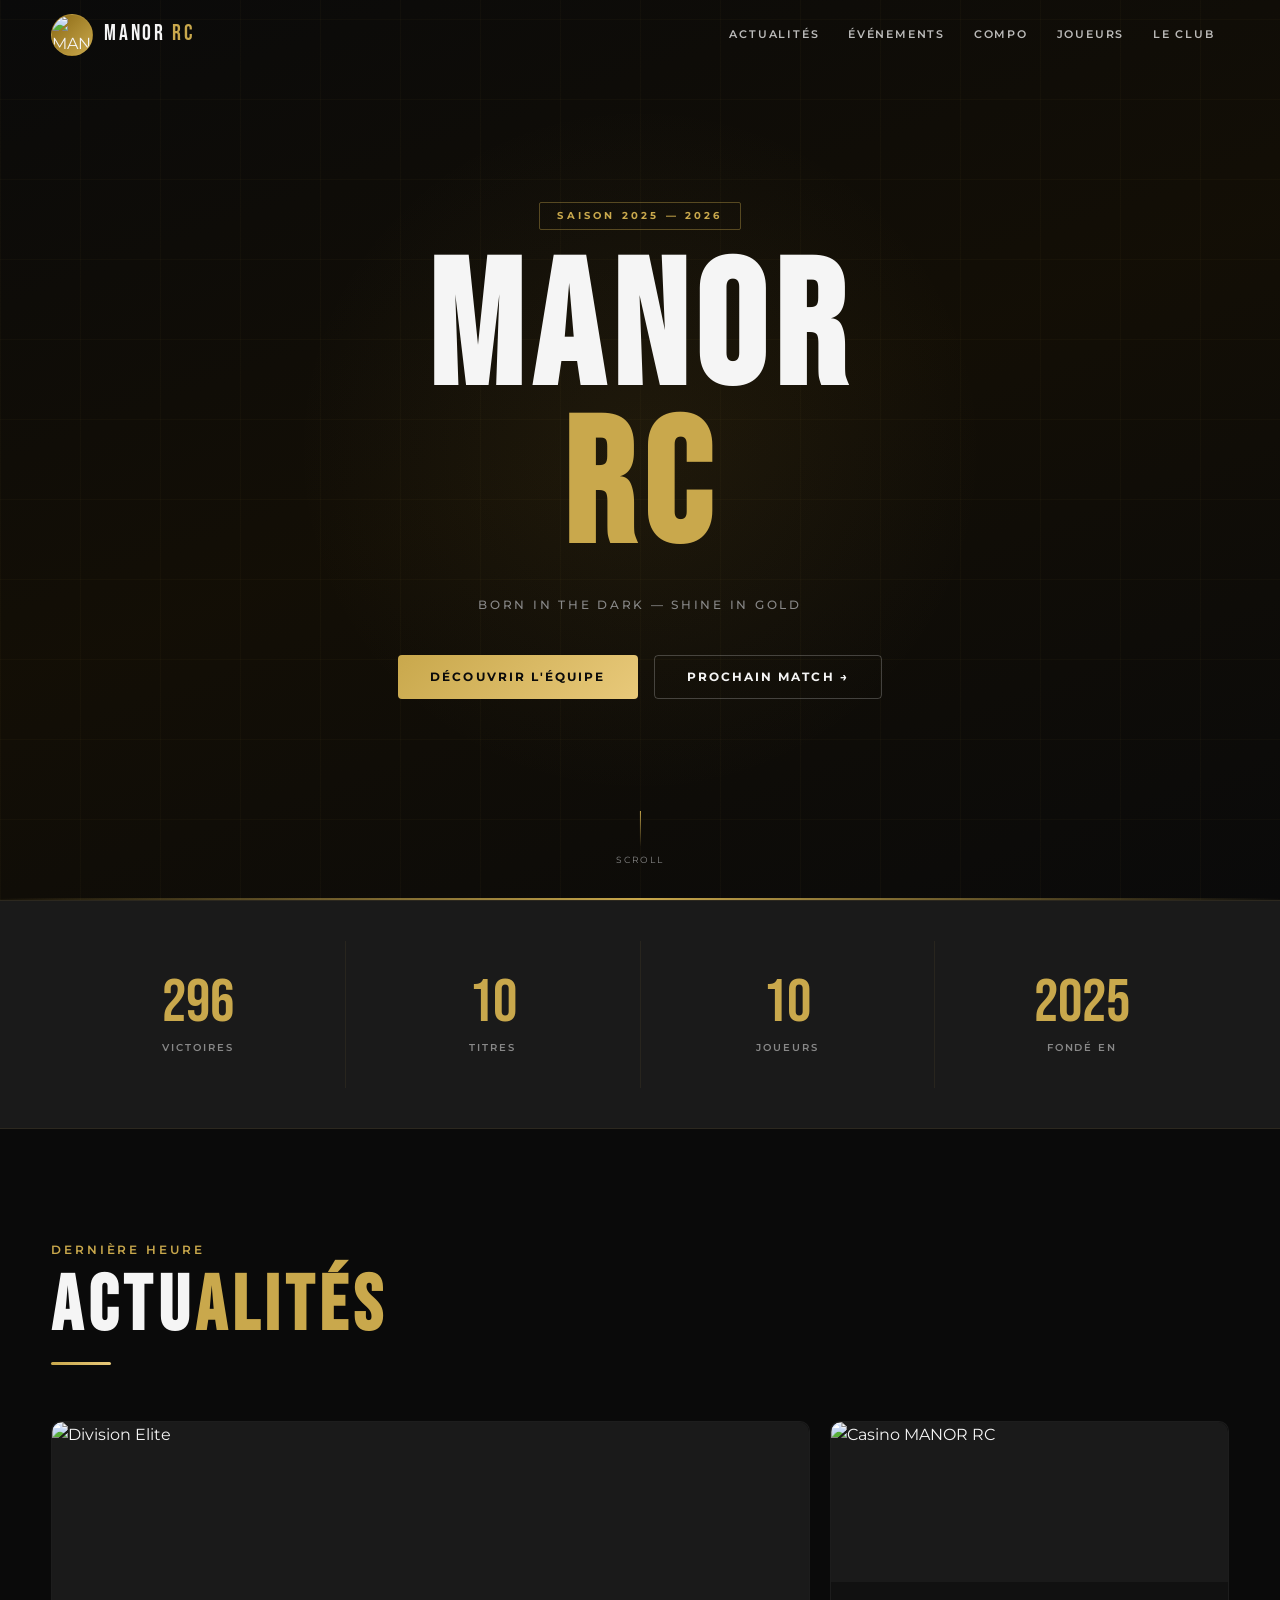
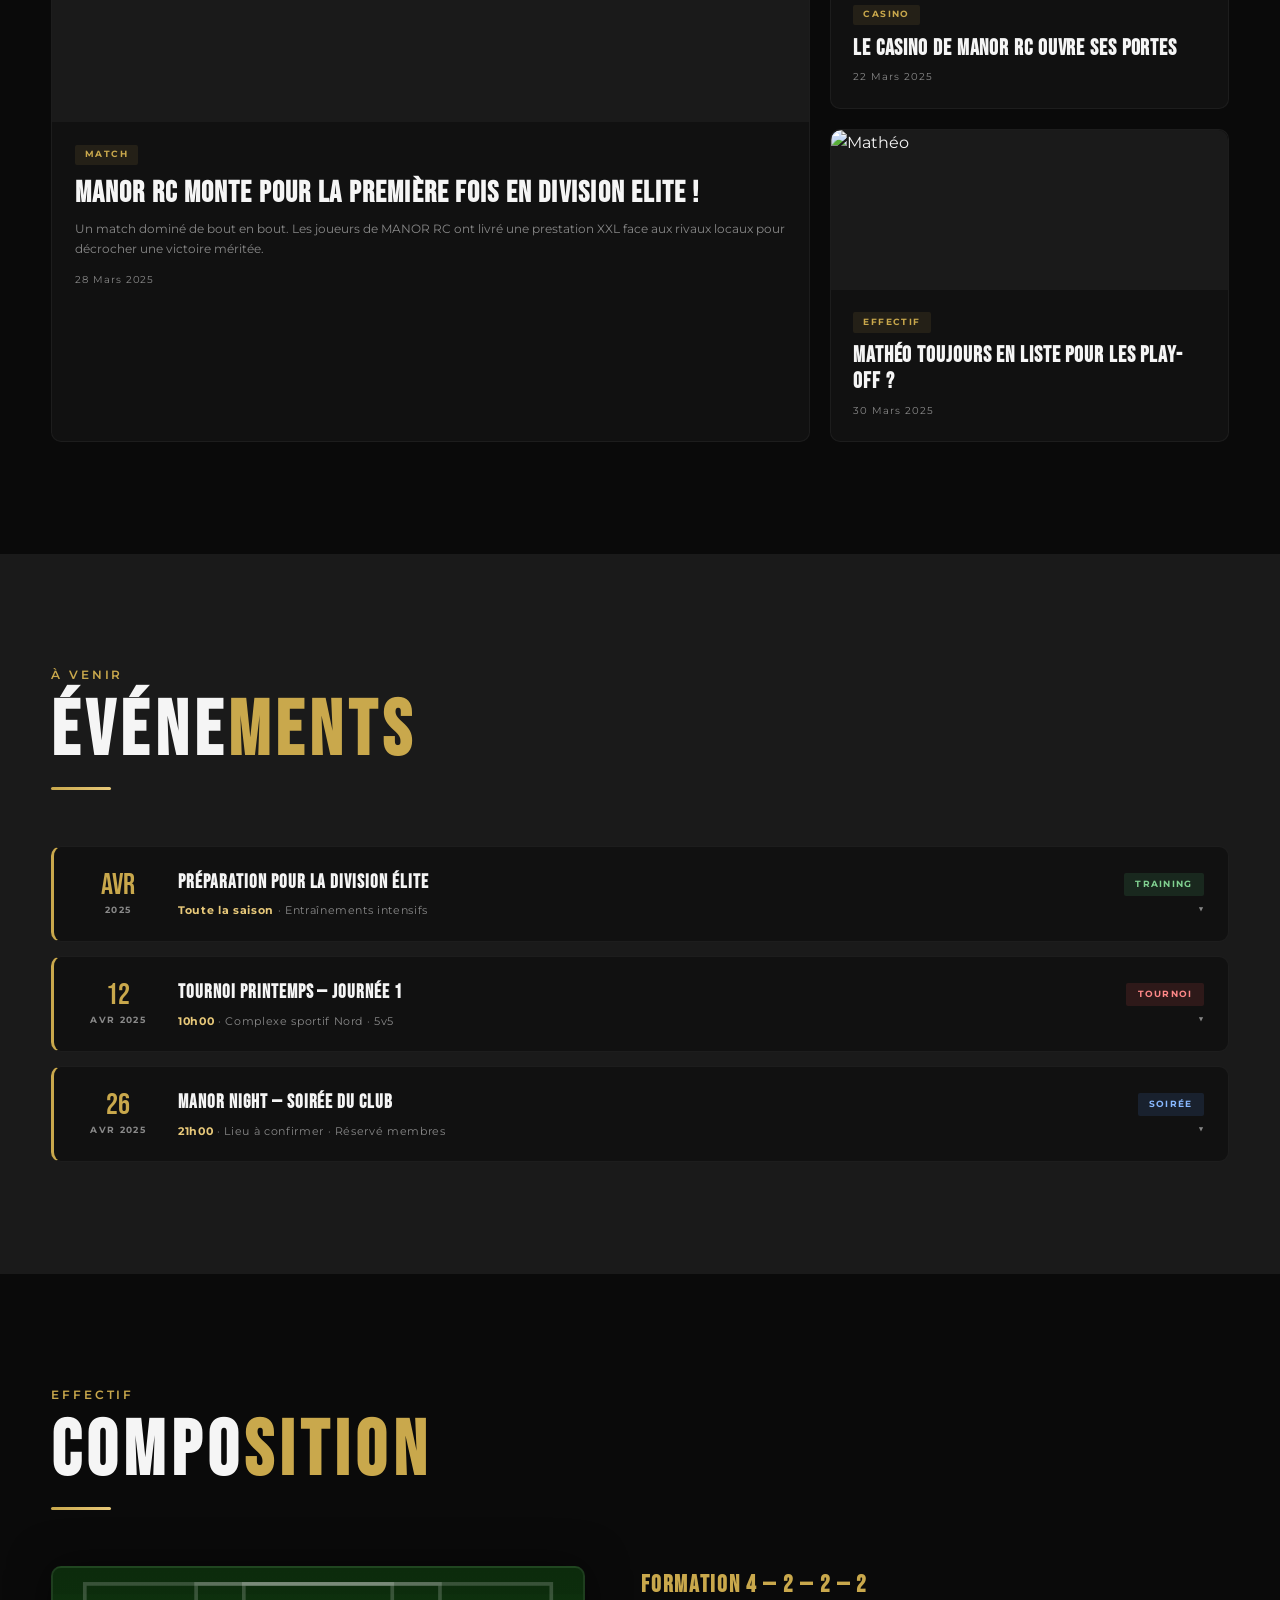
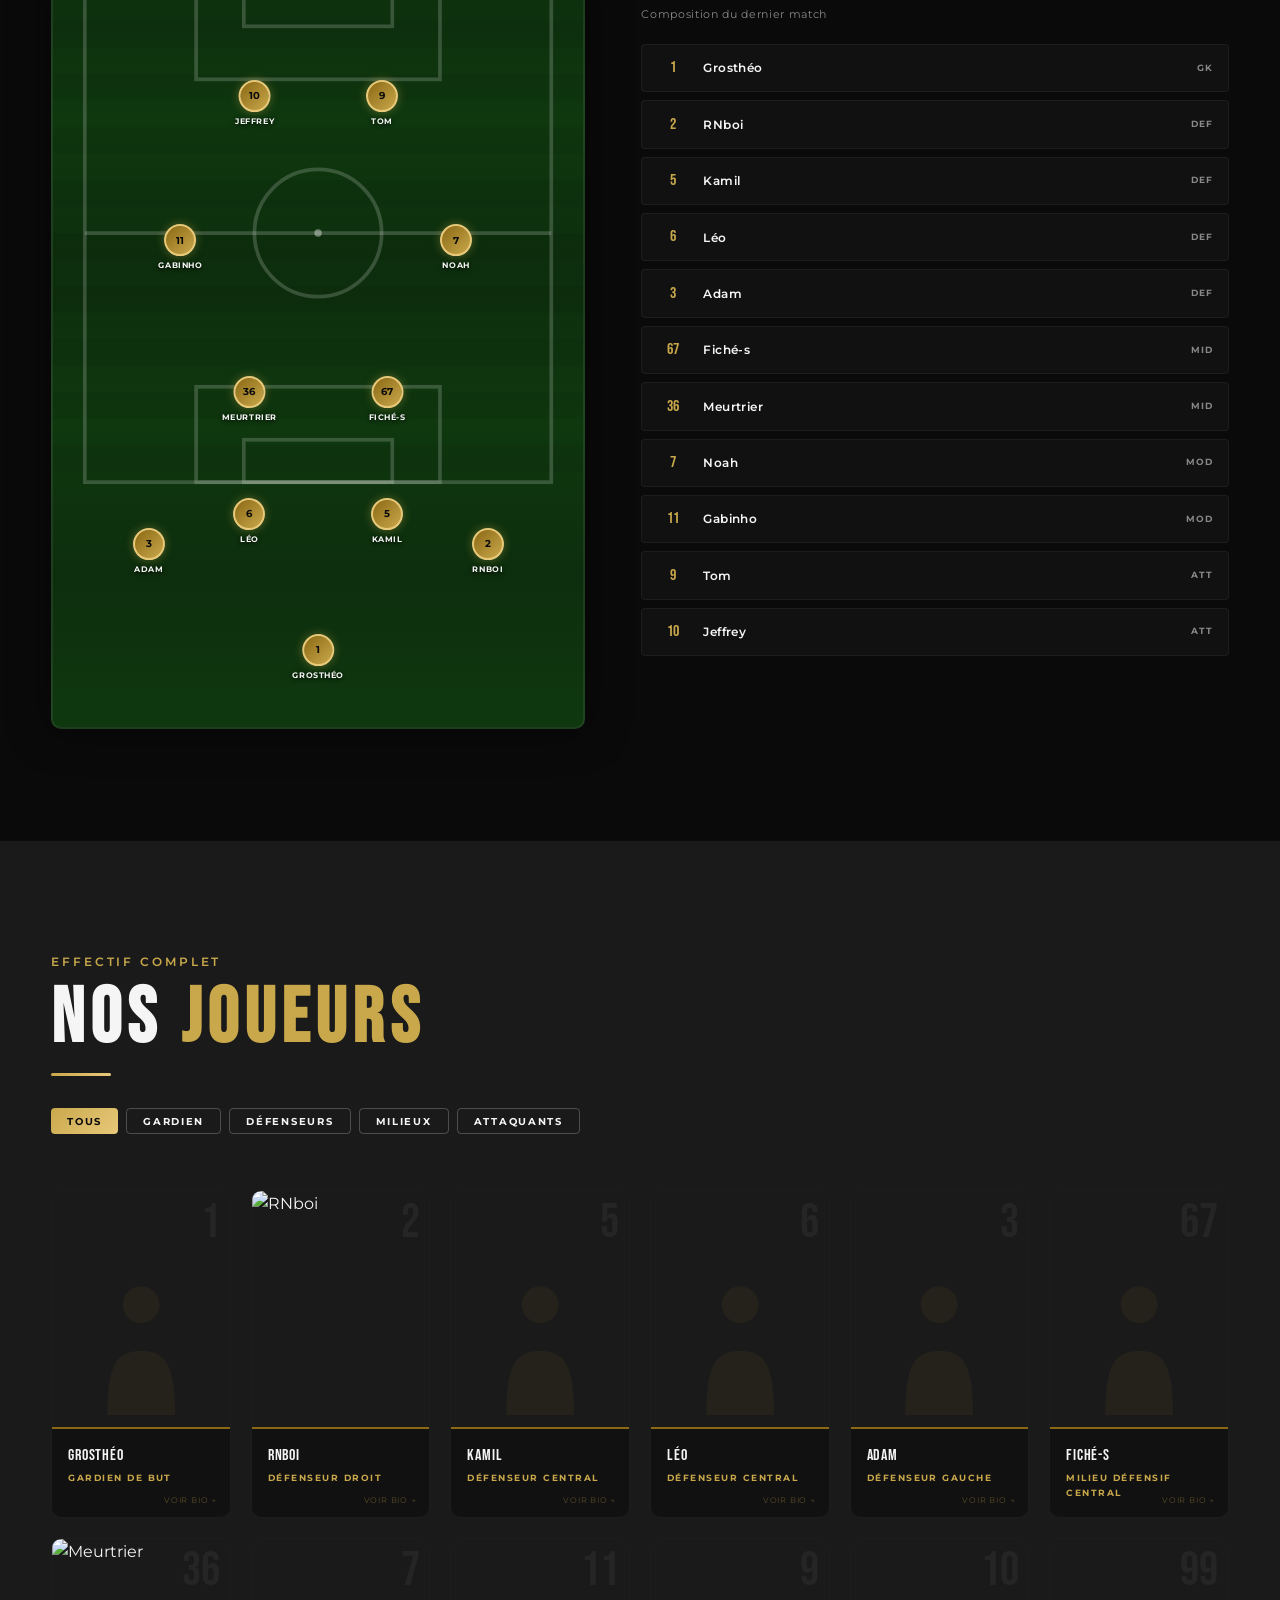
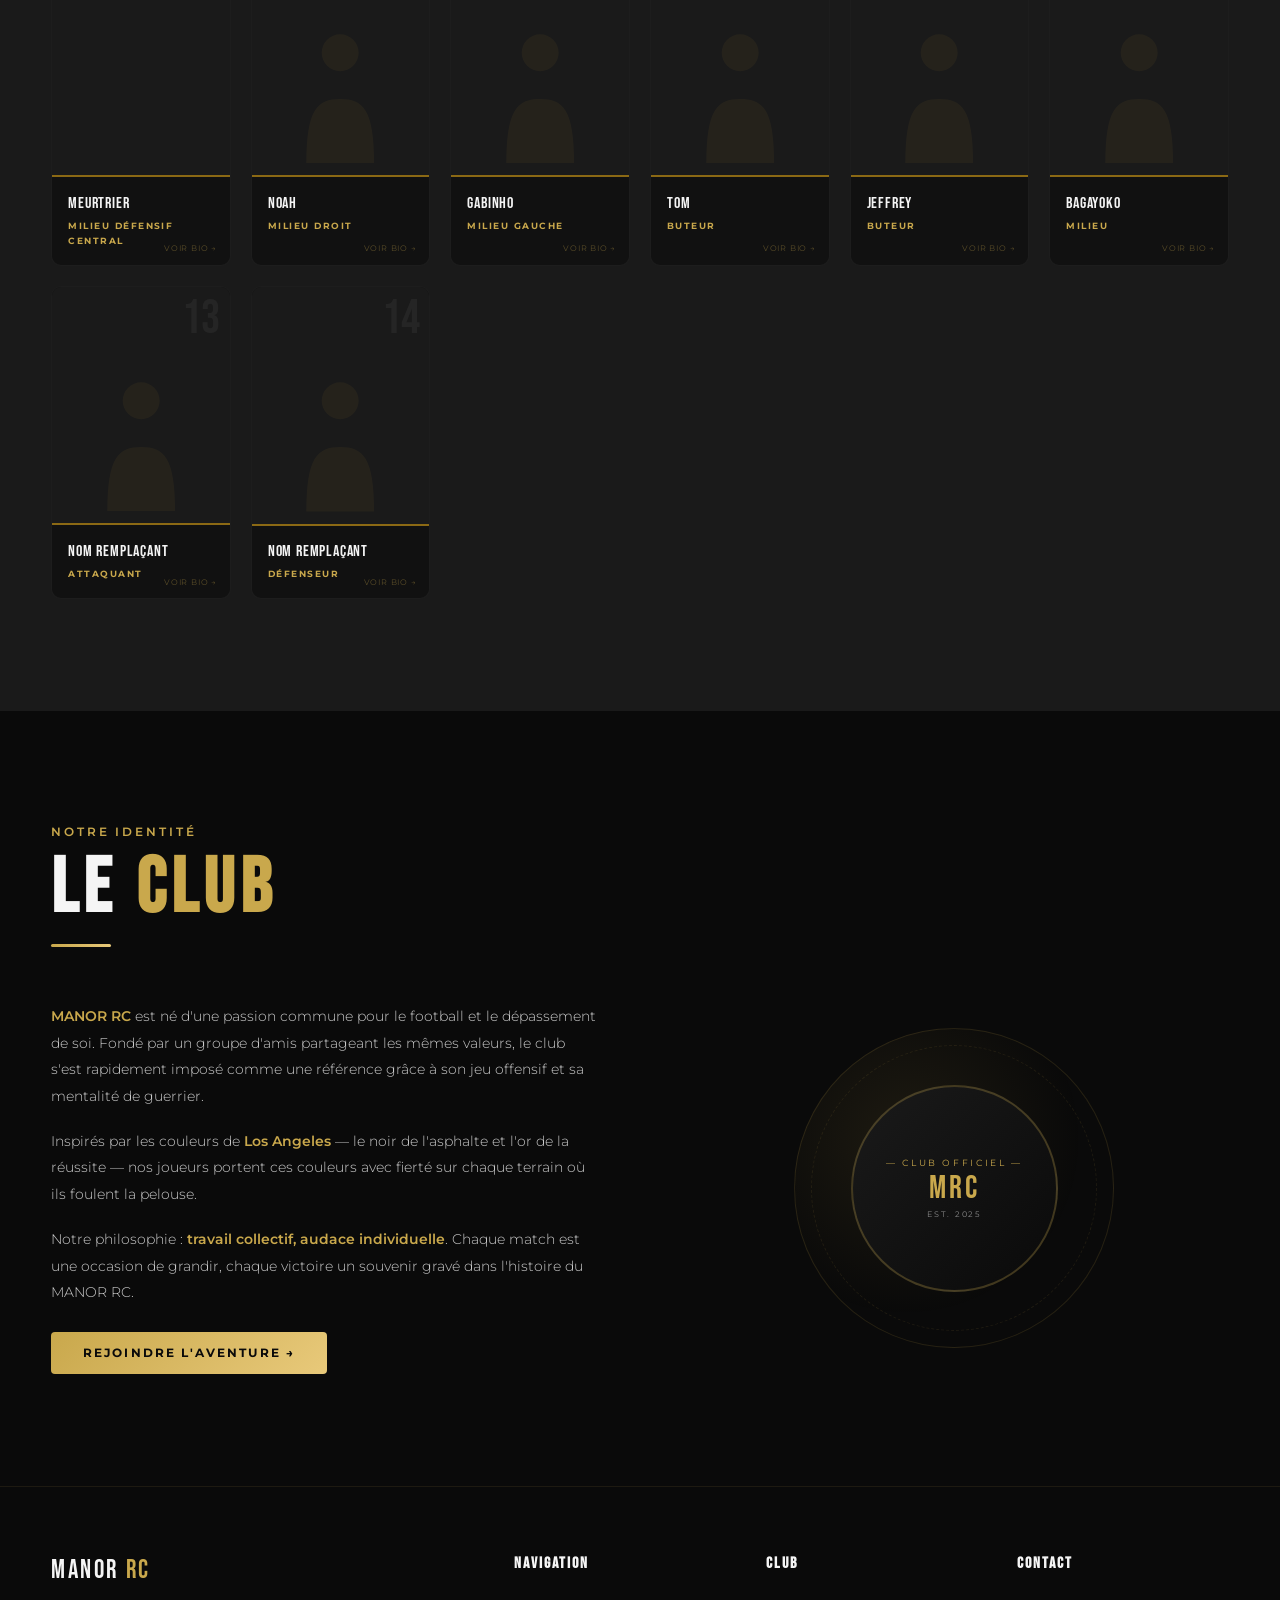
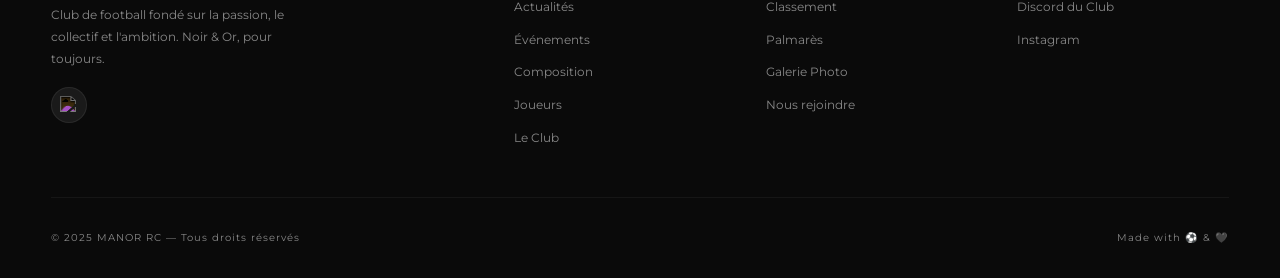
==== commit c74c9dd1: "Add files via upload" ====
--- a/index.html
+++ b/index.html
@@ -5,964 +5,28 @@
   <meta name="viewport" content="width=device-width, initial-scale=1.0" />
 
   <!-- ============================================================
-    TITRE DE L'ONGLET NAVIGATEUR — modifie ici le nom du site
+    TITRE DE L'ONGLET — modifie ici le nom de l'onglet navigateur
   ============================================================ -->
   <title>MANOR RC — Club Officiel</title>
 
-  <!-- ============================================================
-    POLICES GOOGLE — Bebas Neue (titres) + Montserrat (corps)
-    Pour changer : va sur fonts.google.com et remplace les liens
-  ============================================================ -->
+  <!-- Polices Google -->
   <link href="https://fonts.googleapis.com/css2?family=Bebas+Neue&family=Montserrat:wght@300;400;500;600;700;900&display=swap" rel="stylesheet" />
 
-  <style>
-    /* ============================================================
-       VARIABLES DE COULEURS — MODIFIE ICI POUR CHANGER LE THÈME
-       --gold     : couleur principale or du club
-       --black    : fond principal
-       --white    : texte clair
-       --gray     : texte secondaire
-    ============================================================ */
-    :root {
-      --gold:        #C9A84C;
-      --gold-light:  #E8C97A;
-      --gold-dark:   #8B6914;
-      --black:       #0A0A0A;
-      --black-card:  #111111;
-      --black-light: #1A1A1A;
-      --white:       #F5F5F5;
-      --gray:        #888888;
-      --gray-light:  #CCCCCC;
-      --font-title:  'Bebas Neue', sans-serif;
-      --font-body:   'Montserrat', sans-serif;
-      --radius:      4px;
-      --transition:  0.35s cubic-bezier(0.4, 0, 0.2, 1);
-    }
-
-    /* ============================================================
-       RESET & BASE
-    ============================================================ */
-    *, *::before, *::after { box-sizing: border-box; margin: 0; padding: 0; }
-    html { scroll-behavior: smooth; }
-    body {
-      background: var(--black);
-      color: var(--white);
-      font-family: var(--font-body);
-      font-size: 16px;
-      line-height: 1.6;
-      overflow-x: hidden;
-    }
-    a { color: inherit; text-decoration: none; }
-    img { max-width: 100%; display: block; }
-    ul { list-style: none; }
-
-    /* ============================================================
-       SCROLLBAR PERSONNALISÉE
-    ============================================================ */
-    ::-webkit-scrollbar { width: 6px; }
-    ::-webkit-scrollbar-track { background: var(--black); }
-    ::-webkit-scrollbar-thumb { background: var(--gold-dark); border-radius: 3px; }
-
-    /* ============================================================
-       UTILITAIRES
-    ============================================================ */
-    .section-title {
-      font-family: var(--font-title);
-      font-size: clamp(2.8rem, 6vw, 5rem);
-      letter-spacing: 0.08em;
-      text-transform: uppercase;
-      line-height: 1;
-      color: var(--white);
-    }
-    .section-title span { color: var(--gold); }
-    .section-subtitle {
-      font-size: 0.75rem;
-      font-weight: 600;
-      letter-spacing: 0.25em;
-      text-transform: uppercase;
-      color: var(--gold);
-      margin-bottom: 0.75rem;
-    }
-    .gold-line {
-      width: 60px;
-      height: 3px;
-      background: linear-gradient(90deg, var(--gold), var(--gold-light));
-      border-radius: 2px;
-      margin: 1.2rem 0 2rem;
-    }
-    .btn {
-      display: inline-flex;
-      align-items: center;
-      gap: 0.5rem;
-      padding: 0.75rem 2rem;
-      font-family: var(--font-body);
-      font-weight: 700;
-      font-size: 0.75rem;
-      letter-spacing: 0.2em;
-      text-transform: uppercase;
-      border: none;
-      cursor: pointer;
-      transition: var(--transition);
-      border-radius: var(--radius);
-    }
-    .btn-gold {
-      background: linear-gradient(135deg, var(--gold), var(--gold-light));
-      color: var(--black);
-    }
-    .btn-gold:hover {
-      background: linear-gradient(135deg, var(--gold-light), var(--gold));
-      transform: translateY(-2px);
-      box-shadow: 0 8px 24px rgba(201,168,76,0.35);
-    }
-    .btn-outline {
-      background: transparent;
-      color: var(--white);
-      border: 1px solid rgba(255,255,255,0.25);
-    }
-    .btn-outline:hover {
-      border-color: var(--gold);
-      color: var(--gold);
-    }
-
-    /* ============================================================
-       NAVIGATION — BARRE EN HAUT
-       Pour changer les items : modifie les <li> dans le HTML
-    ============================================================ */
-    #navbar {
-      position: fixed;
-      top: 0; left: 0; right: 0;
-      z-index: 1000;
-      display: flex;
-      align-items: center;
-      justify-content: space-between;
-      padding: 0 4%;
-      height: 72px;
-      background: rgba(10,10,10,0);
-      backdrop-filter: blur(0px);
-      border-bottom: 1px solid transparent;
-      transition: background 0.4s, backdrop-filter 0.4s, border-color 0.4s;
-    }
-    #navbar.scrolled {
-      background: rgba(10,10,10,0.92);
-      backdrop-filter: blur(20px);
-      border-color: rgba(201,168,76,0.15);
-    }
-    .nav-logo {
-      display: flex;
-      align-items: center;
-      gap: 0.75rem;
-    }
-    /* ============================================================
-       LOGO — remplace l'image src par ton vrai logo
-       Ex: <img src="logo.png" alt="MANOR RC" />
-    ============================================================ */
-    .nav-logo-img {
-      width: 44px;
-      height: 44px;
-      border-radius: 50%;
-      background: linear-gradient(135deg, var(--gold-dark), var(--gold));
-      display: flex;
-      align-items: center;
-      justify-content: center;
-      font-family: var(--font-title);
-      font-size: 1rem;
-      color: var(--black);
-      flex-shrink: 0;
-      overflow: hidden;
-    }
-    .nav-logo-img img {
-      width: 100%; height: 100%; object-fit: cover;
-    }
-    .nav-logo-text {
-      font-family: var(--font-title);
-      font-size: 1.4rem;
-      letter-spacing: 0.12em;
-      color: var(--white);
-    }
-    .nav-logo-text span { color: var(--gold); }
-    .nav-menu {
-      display: flex;
-      align-items: center;
-      gap: 0.25rem;
-    }
-    .nav-menu li a {
-      display: block;
-      padding: 0.4rem 1rem;
-      font-size: 0.72rem;
-      font-weight: 600;
-      letter-spacing: 0.18em;
-      text-transform: uppercase;
-      color: var(--gray-light);
-      transition: var(--transition);
-      position: relative;
-    }
-    .nav-menu li a::after {
-      content: '';
-      position: absolute;
-      bottom: -2px; left: 50%; right: 50%;
-      height: 2px;
-      background: var(--gold);
-      transition: var(--transition);
-    }
-    .nav-menu li a:hover,
-    .nav-menu li a.active {
-      color: var(--gold);
-    }
-    .nav-menu li a:hover::after,
-    .nav-menu li a.active::after {
-      left: 1rem; right: 1rem;
-    }
-    /* Hamburger mobile */
-    .nav-toggle {
-      display: none;
-      flex-direction: column;
-      gap: 5px;
-      cursor: pointer;
-      padding: 4px;
-    }
-    .nav-toggle span {
-      display: block;
-      width: 24px; height: 2px;
-      background: var(--white);
-      transition: var(--transition);
-    }
-    .nav-toggle.open span:nth-child(1) { transform: translateY(7px) rotate(45deg); }
-    .nav-toggle.open span:nth-child(2) { opacity: 0; }
-    .nav-toggle.open span:nth-child(3) { transform: translateY(-7px) rotate(-45deg); }
-
-    /* ============================================================
-       HERO — SECTION D'ACCUEIL PLEIN ÉCRAN
-       Pour changer l'image de fond : modifie background-image
-    ============================================================ */
-    #hero {
-      position: relative;
-      min-height: 100vh;
-      display: flex;
-      align-items: center;
-      justify-content: center;
-      overflow: hidden;
-
-      /* ── Modifie cette image par une photo du stade ou du club ── */
-      background: linear-gradient(
-        160deg,
-        rgba(10,10,10,0.97) 0%,
-        rgba(20,15,5,0.85) 50%,
-        rgba(10,10,10,0.97) 100%
-      );
-    }
-    /* Motif géométrique de fond */
-    .hero-bg-pattern {
-      position: absolute;
-      inset: 0;
-      background-image:
-        repeating-linear-gradient(
-          90deg,
-          rgba(201,168,76,0.03) 0px, rgba(201,168,76,0.03) 1px,
-          transparent 1px, transparent 80px
-        ),
-        repeating-linear-gradient(
-          0deg,
-          rgba(201,168,76,0.03) 0px, rgba(201,168,76,0.03) 1px,
-          transparent 1px, transparent 80px
-        );
-    }
-    .hero-bg-glow {
-      position: absolute;
-      width: 70vw; height: 70vw;
-      max-width: 800px; max-height: 800px;
-      border-radius: 50%;
-      background: radial-gradient(circle, rgba(201,168,76,0.08) 0%, transparent 70%);
-      top: 50%; left: 50%;
-      transform: translate(-50%, -50%);
-      pointer-events: none;
-    }
-    .hero-content {
-      position: relative;
-      z-index: 2;
-      text-align: center;
-      padding: 0 1.5rem;
-      max-width: 900px;
-    }
-    .hero-badge {
-      display: inline-block;
-      padding: 0.35rem 1.2rem;
-      border: 1px solid rgba(201,168,76,0.4);
-      font-size: 0.65rem;
-      font-weight: 700;
-      letter-spacing: 0.35em;
-      text-transform: uppercase;
-      color: var(--gold);
-      margin-bottom: 1.5rem;
-      border-radius: 2px;
-      animation: fadeInDown 0.8s ease forwards;
-    }
-    .hero-title {
-      font-family: var(--font-title);
-      font-size: clamp(4.5rem, 14vw, 12rem);
-      line-height: 0.88;
-      letter-spacing: 0.05em;
-      text-transform: uppercase;
-      color: var(--white);
-      animation: fadeInUp 0.9s 0.2s ease both;
-    }
-    .hero-title .gold { color: var(--gold); }
-    .hero-subtitle {
-      margin-top: 1.5rem;
-      font-size: 0.82rem;
-      font-weight: 500;
-      letter-spacing: 0.22em;
-      color: var(--gray);
-      text-transform: uppercase;
-      animation: fadeInUp 1s 0.4s ease both;
-    }
-    .hero-cta {
-      margin-top: 3rem;
-      display: flex;
-      gap: 1rem;
-      justify-content: center;
-      flex-wrap: wrap;
-      animation: fadeInUp 1s 0.6s ease both;
-    }
-    /* Ligne or décorative en bas du hero */
-    .hero-line {
-      position: absolute;
-      bottom: 0; left: 0; right: 0;
-      height: 2px;
-      background: linear-gradient(90deg, transparent, var(--gold), transparent);
-    }
-    /* Indicateur scroll */
-    .hero-scroll {
-      position: absolute;
-      bottom: 2.5rem;
-      left: 50%;
-      transform: translateX(-50%);
-      display: flex;
-      flex-direction: column;
-      align-items: center;
-      gap: 0.4rem;
-      font-size: 0.6rem;
-      letter-spacing: 0.2em;
-      color: var(--gray);
-      text-transform: uppercase;
-      animation: fadeIn 1.5s 1s ease both;
-    }
-    .scroll-dot {
-      width: 1px;
-      height: 40px;
-      background: linear-gradient(var(--gold), transparent);
-      animation: scrollDot 1.8s infinite;
-    }
-
-    /* ============================================================
-       STATS — BANDE DE CHIFFRES CLÉS
-       Modifie les valeurs dans la section #stats du HTML
-    ============================================================ */
-    #stats {
-      background: var(--black-light);
-      border-top: 1px solid rgba(201,168,76,0.12);
-      border-bottom: 1px solid rgba(201,168,76,0.12);
-      padding: 3rem 4%;
-    }
-    .stats-grid {
-      display: grid;
-      grid-template-columns: repeat(4, 1fr);
-      gap: 1px;
-      background: rgba(201,168,76,0.1);
-      max-width: 1200px;
-      margin: 0 auto;
-    }
-    .stat-item {
-      background: var(--black-light);
-      text-align: center;
-      padding: 2rem 1rem;
-    }
-    .stat-number {
-      font-family: var(--font-title);
-      font-size: clamp(2.5rem, 5vw, 4rem);
-      color: var(--gold);
-      line-height: 1;
-    }
-    .stat-label {
-      font-size: 0.65rem;
-      font-weight: 600;
-      letter-spacing: 0.2em;
-      text-transform: uppercase;
-      color: var(--gray);
-      margin-top: 0.4rem;
-    }
-
-    /* ============================================================
-       SECTIONS COMMUNES
-    ============================================================ */
-    .section {
-      padding: 7rem 4%;
-    }
-    .section-inner {
-      max-width: 1200px;
-      margin: 0 auto;
-    }
-    .section-header {
-      margin-bottom: 4rem;
-    }
-
-    /* ============================================================
-       ACTUALITÉS — Grille de cartes news
-       Pour ajouter/supprimer une news : copie/supprime un .news-card
-    ============================================================ */
-    #actualites { background: var(--black); }
-    .news-grid {
-      display: grid;
-      grid-template-columns: 2fr 1fr;
-      grid-template-rows: auto auto;
-      gap: 1.5rem;
-    }
-    .news-card {
-      position: relative;
-      overflow: hidden;
-      border-radius: var(--radius);
-      cursor: pointer;
-      background: var(--black-card);
-      border: 1px solid rgba(255,255,255,0.05);
-      transition: var(--transition);
-    }
-    .news-card:hover { border-color: rgba(201,168,76,0.3); transform: translateY(-4px); }
-    .news-card.featured { grid-row: 1 / 3; }
-    .news-img {
-      width: 100%; aspect-ratio: 16/9;
-      background: var(--black-light);
-      overflow: hidden;
-      position: relative;
-    }
-    .news-card.featured .news-img { aspect-ratio: 4/3; }
-    /* ── Remplace ces dégradés par de vraies images ── */
-    .news-img-placeholder {
-      width: 100%; height: 100%;
-      display: flex;
-      align-items: center;
-      justify-content: center;
-      font-size: 0.6rem;
-      letter-spacing: 0.1em;
-      color: var(--gray);
-      text-transform: uppercase;
-    }
-    .news-img-placeholder.n1 { background: linear-gradient(135deg, #1a1200, #2e2100); }
-    .news-img-placeholder.n2 { background: linear-gradient(135deg, #0d1a0d, #0a1a1a); }
-    .news-img-placeholder.n3 { background: linear-gradient(135deg, #1a001a, #0a0a1a); }
-    .news-body { padding: 1.25rem 1.5rem 1.5rem; }
-    .news-tag {
-      display: inline-block;
-      padding: 0.2rem 0.7rem;
-      background: rgba(201,168,76,0.12);
-      color: var(--gold);
-      font-size: 0.6rem;
-      font-weight: 700;
-      letter-spacing: 0.15em;
-      text-transform: uppercase;
-      border-radius: 2px;
-      margin-bottom: 0.75rem;
-    }
-    .news-title {
-      font-family: var(--font-title);
-      font-size: clamp(1.1rem, 2vw, 1.5rem);
-      letter-spacing: 0.04em;
-      line-height: 1.15;
-      color: var(--white);
-      margin-bottom: 0.5rem;
-    }
-    .news-card.featured .news-title { font-size: clamp(1.5rem, 3vw, 2.2rem); }
-    .news-date {
-      font-size: 0.65rem;
-      color: var(--gray);
-      letter-spacing: 0.1em;
-    }
-
-    /* ============================================================
-       ÉVÉNEMENTS — liste des matchs et événements à venir
-       Pour modifier : édite les .event-row dans le HTML
-    ============================================================ */
-    #evenements { background: var(--black-light); }
-    .events-list { display: flex; flex-direction: column; gap: 1rem; }
-    .event-row {
-      display: grid;
-      grid-template-columns: 100px 1fr auto;
-      align-items: center;
-      gap: 1.5rem;
-      padding: 1.5rem 2rem;
-      background: var(--black-card);
-      border: 1px solid rgba(255,255,255,0.05);
-      border-left: 3px solid var(--gold);
-      border-radius: var(--radius);
-      transition: var(--transition);
-    }
-    .event-row:hover {
-      border-color: rgba(201,168,76,0.35);
-      background: rgba(201,168,76,0.03);
-      transform: translateX(4px);
-    }
-    .event-date-block { text-align: center; }
-    .event-day {
-      font-family: var(--font-title);
-      font-size: 2.5rem;
-      color: var(--gold);
-      line-height: 1;
-    }
-    .event-month {
-      font-size: 0.65rem;
-      font-weight: 700;
-      letter-spacing: 0.15em;
-      text-transform: uppercase;
-      color: var(--gray);
-    }
-    .event-info h3 {
-      font-family: var(--font-title);
-      font-size: 1.3rem;
-      letter-spacing: 0.06em;
-      color: var(--white);
-      margin-bottom: 0.25rem;
-    }
-    .event-meta {
-      font-size: 0.7rem;
-      color: var(--gray);
-      letter-spacing: 0.08em;
-    }
-    .event-meta strong { color: var(--gold-light); }
-    .event-badge {
-      padding: 0.3rem 0.8rem;
-      font-size: 0.6rem;
-      font-weight: 700;
-      letter-spacing: 0.15em;
-      text-transform: uppercase;
-      border-radius: 2px;
-      white-space: nowrap;
-    }
-    .badge-match   { background: rgba(201,168,76,0.15); color: var(--gold); }
-    .badge-tournoi { background: rgba(255,80,80,0.12);  color: #ff8080; }
-    .badge-training{ background: rgba(80,200,120,0.12); color: #80cc90; }
-    .badge-social  { background: rgba(80,150,255,0.12); color: #80b0ff; }
-
-    /* ============================================================
-       COMPOSITION — Affichage du terrain et de la formation
-       Modifie la formation dans JS (variable FORMATION)
-    ============================================================ */
-    #composition { background: var(--black); }
-    .compo-wrapper {
-      display: grid;
-      grid-template-columns: 1fr 1.2fr;
-      gap: 4rem;
-      align-items: start;
-    }
-    /* Terrain de foot SVG */
-    .pitch-container {
-      position: relative;
-      width: 100%;
-      aspect-ratio: 7/10;
-      background: linear-gradient(
-        180deg,
-        #0d2e0d 0%, #0f380f 20%, #0d2e0d 40%,
-        #0f380f 60%, #0d2e0d 80%, #0f380f 100%
-      );
-      border-radius: 8px;
-      overflow: hidden;
-      border: 2px solid rgba(255,255,255,0.08);
-    }
-    .pitch-lines {
-      position: absolute;
-      inset: 0;
-      pointer-events: none;
-    }
-    .pitch-player {
-      position: absolute;
-      transform: translate(-50%, -50%);
-      text-align: center;
-      cursor: pointer;
-      transition: var(--transition);
-      z-index: 2;
-    }
-    .pitch-player:hover { transform: translate(-50%, -50%) scale(1.1); }
-    .pitch-player .dot {
-      width: 34px; height: 34px;
-      border-radius: 50%;
-      background: linear-gradient(135deg, var(--gold-dark), var(--gold));
-      border: 2px solid var(--gold-light);
-      margin: 0 auto 4px;
-      display: flex;
-      align-items: center;
-      justify-content: center;
-      font-size: 0.65rem;
-      font-weight: 700;
-      color: var(--black);
-      box-shadow: 0 0 12px rgba(201,168,76,0.4);
-    }
-    .pitch-player .pname {
-      font-size: 0.55rem;
-      font-weight: 700;
-      letter-spacing: 0.08em;
-      color: var(--white);
-      text-transform: uppercase;
-      text-shadow: 0 1px 4px rgba(0,0,0,0.8);
-      white-space: nowrap;
-    }
-    /* Panel d'info formation */
-    .compo-info h3 {
-      font-family: var(--font-title);
-      font-size: 1.8rem;
-      letter-spacing: 0.06em;
-      color: var(--gold);
-      margin-bottom: 0.25rem;
-    }
-    .compo-list { display: flex; flex-direction: column; gap: 0.6rem; }
-    .compo-player-row {
-      display: grid;
-      grid-template-columns: 36px 1fr auto;
-      align-items: center;
-      gap: 1rem;
-      padding: 0.75rem 1rem;
-      border-radius: var(--radius);
-      border: 1px solid rgba(255,255,255,0.05);
-      background: var(--black-card);
-      transition: var(--transition);
-    }
-    .compo-player-row:hover {
-      border-color: rgba(201,168,76,0.25);
-      background: rgba(201,168,76,0.03);
-    }
-    .compo-num {
-      font-family: var(--font-title);
-      font-size: 1.1rem;
-      color: var(--gold);
-      text-align: center;
-    }
-    .compo-name {
-      font-size: 0.78rem;
-      font-weight: 600;
-      letter-spacing: 0.05em;
-      color: var(--white);
-    }
-    .compo-pos {
-      font-size: 0.6rem;
-      font-weight: 700;
-      letter-spacing: 0.12em;
-      text-transform: uppercase;
-      color: var(--gray);
-    }
-
-    /* ============================================================
-       JOUEURS — Grille de cartes joueur
-       Pour ajouter un joueur : copie un .player-card dans le HTML
-       (ou laisse JS le générer via le tableau PLAYERS)
-    ============================================================ */
-    #joueurs { background: var(--black-light); }
-    .players-grid {
-      display: grid;
-      grid-template-columns: repeat(auto-fill, minmax(200px, 1fr));
-      gap: 1.5rem;
-    }
-    .player-card {
-      position: relative;
-      background: var(--black-card);
-      border: 1px solid rgba(255,255,255,0.05);
-      border-radius: var(--radius);
-      overflow: hidden;
-      transition: var(--transition);
-      cursor: pointer;
-    }
-    .player-card:hover {
-      border-color: rgba(201,168,76,0.4);
-      transform: translateY(-6px);
-      box-shadow: 0 16px 40px rgba(0,0,0,0.5), 0 0 0 1px rgba(201,168,76,0.1);
-    }
-    .player-card:hover .player-overlay { opacity: 1; }
-    .player-photo {
-      width: 100%;
-      aspect-ratio: 3/4;
-      background: var(--black-light);
-      overflow: hidden;
-      position: relative;
-    }
-    /* ── Remplace les dégradés par de vraies photos ── */
-    .player-photo-placeholder {
-      width: 100%; height: 100%;
-      display: flex;
-      align-items: flex-end;
-      justify-content: center;
-      padding-bottom: 1rem;
-    }
-    .player-silhouette {
-      width: 55%;
-      opacity: 0.25;
-      filter: invert(75%) sepia(40%) saturate(500%) hue-rotate(5deg);
-    }
-    .player-overlay {
-      position: absolute;
-      inset: 0;
-      background: linear-gradient(to top, rgba(201,168,76,0.15), transparent);
-      opacity: 0;
-      transition: var(--transition);
-    }
-    .player-number-bg {
-      position: absolute;
-      top: 0.75rem; right: 0.75rem;
-      font-family: var(--font-title);
-      font-size: 3.5rem;
-      line-height: 1;
-      color: rgba(255,255,255,0.06);
-      pointer-events: none;
-    }
-    .player-info {
-      padding: 1rem 1.1rem 1.25rem;
-      border-top: 2px solid var(--gold-dark);
-    }
-    .player-name {
-      font-family: var(--font-title);
-      font-size: 1.1rem;
-      letter-spacing: 0.06em;
-      color: var(--white);
-      margin-bottom: 0.2rem;
-    }
-    .player-pos {
-      font-size: 0.6rem;
-      font-weight: 700;
-      letter-spacing: 0.18em;
-      text-transform: uppercase;
-      color: var(--gold);
-    }
-    .player-number {
-      font-family: var(--font-title);
-      font-size: 1.8rem;
-      color: rgba(201,168,76,0.2);
-      position: absolute;
-      bottom: 0.5rem; right: 1rem;
-    }
-
-    /* ============================================================
-       SECTION CLUB — Présentation / Histoire
-    ============================================================ */
-    #club { background: var(--black); }
-    .club-wrapper {
-      display: grid;
-      grid-template-columns: 1fr 1fr;
-      gap: 5rem;
-      align-items: center;
-    }
-    .club-text p {
-      font-size: 0.88rem;
-      font-weight: 300;
-      color: var(--gray-light);
-      line-height: 1.9;
-      margin-bottom: 1.2rem;
-    }
-    .club-text p strong { color: var(--gold); font-weight: 600; }
-    .club-emblem {
-      display: flex;
-      align-items: center;
-      justify-content: center;
-    }
-    /* ── Grand écusson central ── */
-    .emblem-ring {
-      width: min(340px, 80vw);
-      height: min(340px, 80vw);
-      border-radius: 50%;
-      background: radial-gradient(circle at 35% 35%, rgba(201,168,76,0.12), transparent 60%);
-      border: 1px solid rgba(201,168,76,0.15);
-      display: flex;
-      align-items: center;
-      justify-content: center;
-      position: relative;
-      animation: rotateSlow 30s linear infinite;
-    }
-    .emblem-ring::before {
-      content: '';
-      position: absolute;
-      inset: 16px;
-      border-radius: 50%;
-      border: 1px dashed rgba(201,168,76,0.12);
-    }
-    .emblem-inner {
-      width: 65%;
-      height: 65%;
-      border-radius: 50%;
-      background: linear-gradient(135deg, var(--black-light), var(--black));
-      border: 2px solid rgba(201,168,76,0.3);
-      display: flex;
-      align-items: center;
-      justify-content: center;
-      flex-direction: column;
-      gap: 0.25rem;
-      animation: rotateSlow 30s linear reverse infinite;
-    }
-    .emblem-text-top {
-      font-size: 0.6rem;
-      letter-spacing: 0.3em;
-      color: var(--gold);
-      text-transform: uppercase;
-    }
-    .emblem-text-main {
-      font-family: var(--font-title);
-      font-size: 2.2rem;
-      letter-spacing: 0.1em;
-      color: var(--gold);
-      line-height: 1;
-    }
-    .emblem-text-main span { color: var(--white); }
-    .emblem-text-sub {
-      font-size: 0.55rem;
-      letter-spacing: 0.25em;
-      color: var(--gray);
-      text-transform: uppercase;
-    }
-
-    /* ============================================================
-       FOOTER
-       Modifie les liens de réseaux sociaux en bas
-    ============================================================ */
-    footer {
-      background: var(--black);
-      border-top: 1px solid rgba(201,168,76,0.12);
-      padding: 4rem 4% 2rem;
-    }
-    .footer-inner {
-      max-width: 1200px;
-      margin: 0 auto;
-    }
-    .footer-top {
-      display: grid;
-      grid-template-columns: 2fr 1fr 1fr 1fr;
-      gap: 3rem;
-      margin-bottom: 3rem;
-    }
-    .footer-brand p {
-      font-size: 0.78rem;
-      color: var(--gray);
-      margin-top: 0.75rem;
-      line-height: 1.8;
-      max-width: 260px;
-    }
-    .footer-col h4 {
-      font-family: var(--font-title);
-      font-size: 1rem;
-      letter-spacing: 0.12em;
-      color: var(--white);
-      margin-bottom: 1rem;
-    }
-    .footer-col ul li {
-      margin-bottom: 0.5rem;
-    }
-    .footer-col ul li a {
-      font-size: 0.75rem;
-      color: var(--gray);
-      transition: color 0.2s;
-    }
-    .footer-col ul li a:hover { color: var(--gold); }
-    /* Icônes réseaux sociaux */
-    .social-links {
-      display: flex;
-      gap: 0.75rem;
-      margin-top: 1.25rem;
-    }
-    .social-link {
-      width: 36px; height: 36px;
-      border-radius: 50%;
-      background: var(--black-light);
-      border: 1px solid rgba(255,255,255,0.08);
-      display: flex;
-      align-items: center;
-      justify-content: center;
-      font-size: 0.7rem;
-      color: var(--gray);
-      transition: var(--transition);
-    }
-    .social-link:hover {
-      border-color: var(--gold);
-      color: var(--gold);
-      background: rgba(201,168,76,0.08);
-    }
-    .footer-bottom {
-      padding-top: 2rem;
-      border-top: 1px solid rgba(255,255,255,0.05);
-      display: flex;
-      align-items: center;
-      justify-content: space-between;
-      font-size: 0.65rem;
-      color: var(--gray);
-      letter-spacing: 0.1em;
-    }
-
-    /* ============================================================
-       ANIMATIONS KEYFRAMES
-    ============================================================ */
-    @keyframes fadeInDown {
-      from { opacity: 0; transform: translateY(-16px); }
-      to   { opacity: 1; transform: translateY(0); }
-    }
-    @keyframes fadeInUp {
-      from { opacity: 0; transform: translateY(24px); }
-      to   { opacity: 1; transform: translateY(0); }
-    }
-    @keyframes fadeIn {
-      from { opacity: 0; } to { opacity: 1; }
-    }
-    @keyframes scrollDot {
-      0%   { transform: scaleY(1);   transform-origin: top; }
-      50%  { transform: scaleY(0.3); transform-origin: top; }
-      51%  { transform: scaleY(0.3); transform-origin: bottom; }
-      100% { transform: scaleY(1);   transform-origin: bottom; }
-    }
-    @keyframes rotateSlow {
-      from { transform: rotate(0deg); }
-      to   { transform: rotate(360deg); }
-    }
-
-    /* Reveal au scroll (classe ajoutée par JS) */
-    .reveal {
-      opacity: 0;
-      transform: translateY(30px);
-      transition: opacity 0.7s ease, transform 0.7s ease;
-    }
-    .reveal.visible {
-      opacity: 1;
-      transform: none;
-    }
-    .reveal-delay-1 { transition-delay: 0.1s; }
-    .reveal-delay-2 { transition-delay: 0.2s; }
-    .reveal-delay-3 { transition-delay: 0.3s; }
-    .reveal-delay-4 { transition-delay: 0.4s; }
-
-    /* ============================================================
-       RESPONSIVE MOBILE
-    ============================================================ */
-    @media (max-width: 900px) {
-      .stats-grid { grid-template-columns: repeat(2, 1fr); }
-      .news-grid  { grid-template-columns: 1fr; }
-      .news-card.featured { grid-row: auto; }
-      .compo-wrapper { grid-template-columns: 1fr; gap: 2rem; }
-      .club-wrapper  { grid-template-columns: 1fr; gap: 2.5rem; }
-      .footer-top    { grid-template-columns: 1fr 1fr; gap: 2rem; }
-    }
-    @media (max-width: 640px) {
-      .nav-menu { display: none; flex-direction: column; position: fixed; inset: 72px 0 0; background: rgba(10,10,10,0.97); padding: 2rem; gap: 0.25rem; backdrop-filter: blur(20px); }
-      .nav-menu.open { display: flex; }
-      .nav-menu li a { font-size: 1.2rem; padding: 1rem; border-bottom: 1px solid rgba(255,255,255,0.04); }
-      .nav-toggle { display: flex; }
-      .section { padding: 5rem 5%; }
-      .event-row { grid-template-columns: 70px 1fr; }
-      .event-badge { display: none; }
-      .footer-top { grid-template-columns: 1fr; }
-      .footer-bottom { flex-direction: column; gap: 0.5rem; text-align: center; }
-    }
-  </style>
+  <!-- Feuille de style séparée -->
+  <link rel="stylesheet" href="style.css" />
 </head>
 
 <body>
 
   <!-- ============================================================
-    NAVIGATION — Liens du menu principal
-    Pour ajouter un item : copie un <li> et change href + texte
+    NAVIGATION
+    Pour ajouter un item de menu : copie un <li> et modifie href + texte
   ============================================================ -->
   <nav id="navbar">
     <a href="#hero" class="nav-logo">
       <div class="nav-logo-img">
-        <!-- ── Remplace ce span par <img src="logo.png" alt="MANOR RC"> ── -->
-        <img src="logo.png" alt="logo">
+        <!-- ── Logo du club : image dans assets/ ── -->
+        <img src="assets/logo.png" alt="MANOR RC" />
       </div>
       <div class="nav-logo-text">MANOR <span>RC</span></div>
     </a>
@@ -980,23 +44,25 @@
     </button>
   </nav>
 
-  <!-- ============================================================
-    HERO — Écran d'accueil
-    Modifie le slogan et le sous-titre ci-dessous
+
+  <!-- ============================================================
+    HERO — Écran d'accueil plein écran
+    Modifie le slogan, sous-titre, et les boutons ci-dessous
   ============================================================ -->
   <section id="hero">
     <div class="hero-bg-pattern"></div>
     <div class="hero-bg-glow"></div>
 
     <div class="hero-content">
+      <!-- ── Badge saison ── -->
       <div class="hero-badge">Saison 2025 — 2026</div>
 
-      <!-- ── Titre principal du club ── -->
+      <!-- ── Titre principal ── -->
       <h1 class="hero-title">
         MANOR<br/><span class="gold">RC</span>
       </h1>
 
-      <!-- ── Slogan du club — modifie comme tu veux ── -->
+      <!-- ── Slogan du club ── -->
       <p class="hero-subtitle">Born in the dark — Shine in gold</p>
 
       <div class="hero-cta">
@@ -1012,39 +78,40 @@
     </div>
   </section>
 
-  <!-- ============================================================
-    STATS — Chiffres clés du club
-    Modifie les valeurs dans .stat-number et les libellés dans .stat-label
+
+  <!-- ============================================================
+    STATS — Chiffres clés
+    Modifie data-target pour les chiffres animés, et .stat-label pour les libellés
+    Pour un chiffre fixe (sans animation) : supprime data-target
   ============================================================ -->
   <section id="stats">
     <div class="stats-grid">
       <div class="stat-item reveal">
-        <!-- ── Victoires cette saison ── -->
-        <div class="stat-number" data-target="24">0</div>
+        <div class="stat-number" data-target="300">0</div>
         <div class="stat-label">Victoires</div>
       </div>
       <div class="stat-item reveal reveal-delay-1">
-        <!-- ── Titres du club ── -->
-        <div class="stat-number" data-target="3">0</div>
+        <div class="stat-number" data-target="10">0</div>
         <div class="stat-label">Titres</div>
       </div>
       <div class="stat-item reveal reveal-delay-2">
-        <!-- ── Nombre de joueurs dans l'effectif ── -->
         <div class="stat-number" data-target="10">0</div>
         <div class="stat-label">Joueurs</div>
       </div>
       <div class="stat-item reveal reveal-delay-3">
-        <!-- ── Année de fondation ── -->
+        <!-- Pas de data-target = affichage fixe -->
         <div class="stat-number">2025</div>
         <div class="stat-label">Fondé en</div>
       </div>
     </div>
   </section>
 
-  <!-- ============================================================
-    ACTUALITÉS — Dernières nouvelles
-    Pour modifier une news : édite tag, titre, date dans chaque .news-card
-    Pour ajouter une image : remplace .news-img-placeholder par <img>
+
+  <!-- ============================================================
+    ACTUALITÉS
+    Pour ajouter une news : copie un <article class="news-card">
+    Pour l'image : <img src="assets/monimage.jpg" alt="description">
+    Tags disponibles : Match / Transfert / Tournoi / Casino / ou ce que tu veux
   ============================================================ -->
   <section id="actualites" class="section">
     <div class="section-inner">
@@ -1056,20 +123,16 @@
 
       <div class="news-grid">
 
-        <!-- ── NEWS 1 (grande) ── -->
+        <!-- ── NEWS PRINCIPALE (grande carte gauche) ── -->
         <article class="news-card featured reveal">
           <div class="news-img">
-            <!-- Remplace par: <img src="news1.jpg" alt="Titre"> -->
-            <div class="news-img-placeholder n1">
-              <img src="Promotion_div_elit.jpeg" alt="Div Elite">
-            </div>
+            <!-- Image dans assets/ -->
+            <img src="assets/Promotion_div_elit.jpeg" alt="Division Elite" />
           </div>
           <div class="news-body">
             <span class="news-tag">Match</span>
-            <!-- ── Titre de la news principale ── -->
-            <h3 class="news-title">MANOR RC monte pour la première fois de son histoire en Division Elite !</h3>
-            <p style="font-size:.78rem;color:var(--gray);margin:.5rem 0 .75rem;line-height:1.7;">
-              <!-- ── Corps de la news ── -->
+            <h3 class="news-title">MANOR RC monte pour la première fois en Division Elite !</h3>
+            <p class="news-excerpt">
               Un match dominé de bout en bout. Les joueurs de MANOR RC ont livré une prestation XXL face aux rivaux locaux pour décrocher une victoire méritée.
             </p>
             <div class="news-date">28 Mars 2025</div>
@@ -1078,10 +141,8 @@
 
         <!-- ── NEWS 2 ── -->
         <article class="news-card reveal reveal-delay-1">
-          <div class="news-img" style="aspect-ratio:16/7;">
-            <div class="news-img-placeholder n2">
-              <img src="Casino.jpeg" alt='Casino'>
-            </div>
+          <div class="news-img">
+            <img src="assets/Casino.jpeg" alt="Casino MANOR RC" />
           </div>
           <div class="news-body">
             <span class="news-tag">Casino</span>
@@ -1092,14 +153,12 @@
 
         <!-- ── NEWS 3 ── -->
         <article class="news-card reveal reveal-delay-2">
-          <div class="news-img" style="aspect-ratio:16/7;">
-            <div class="news-img-placeholder n3">
-              <img src="Mathéo.jpeg" alt="Mathéo">
-            </div>
+          <div class="news-img">
+            <img src="assets/Mathéo.jpeg" alt="Mathéo" />
           </div>
           <div class="news-body">
-            <span class="news-tag">Mathéo</span>
-            <h3 class="news-title">Mathéo toujours en liste pour Les play Off ?</h3>
+            <span class="news-tag">Effectif</span>
+            <h3 class="news-title">Mathéo toujours en liste pour les Play-Off ?</h3>
             <div class="news-date">30 Mars 2025</div>
           </div>
         </article>
@@ -1108,10 +167,12 @@
     </div>
   </section>
 
-  <!-- ============================================================
-    ÉVÉNEMENTS — Agenda des matchs et événements
-    Ajoute ou supprime des .event-row selon tes besoins
-    Badges disponibles : badge-match / badge-tournoi / badge-training / badge-social
+
+  <!-- ============================================================
+    ÉVÉNEMENTS — Agenda
+    Chaque .event-row est cliquable → révèle .event-details
+    Badges : badge-match / badge-tournoi / badge-training / badge-social
+    Pour ajouter un événement : copie un bloc .event-row complet
   ============================================================ -->
   <section id="evenements" class="section">
     <div class="section-inner">
@@ -1125,124 +186,217 @@
 
         <!-- ── Événement 1 ── -->
         <div class="event-row reveal">
-          <div class="event-date-block">
-            <div class="event-day">Avril</div>
-            <div class="event-month">2025</div>
-          </div>
-          <div class="event-info">
-            <!-- ── Nom de l'événement ── -->
-            <h3>préparation pour la division élite</h3>
-            <!-- ── Lieu et heure ── -->
-            <div class="event-meta">
-              <strong>chaque soir</strong> · Terrain équipe 1
-            </div>
-          </div>
-          <span class="event-badge badge-match">Training</span>
+          <div class="event-main" onclick="toggleEvent(this)">
+            <div class="event-date-block">
+              <div class="event-day">AVR</div>
+              <div class="event-month">2025</div>
+            </div>
+            <div class="event-info">
+              <!-- ── Titre de l'événement ── -->
+              <h3>Préparation pour la Division Élite</h3>
+              <!-- ── Résumé court ── -->
+              <div class="event-meta">
+                <strong>Toute la saison</strong> · Entraînements intensifs
+              </div>
+            </div>
+            <div class="event-right">
+              <span class="event-badge badge-training">Training</span>
+              <span class="event-arrow">▼</span>
+            </div>
+          </div>
+          <!-- ── Détails dépliables — modifie le texte ici ── -->
+          <div class="event-details">
+            <div class="event-details-inner">
+              <p>
+                Dans la perspective des grands match qui attends le MANOR RC, de nombreux entrainements sont à prévoir.
+              </p>
+              <!-- ── Infos supplémentaires sous forme de liste ── -->
+              <div class="event-detail-grid">
+                <div class="event-detail-item">
+                  <span class="detail-label">Fréquence</span>
+                  <span class="detail-value">3× / semaine</span>
+                </div>
+                <div class="event-detail-item">
+                  <span class="detail-label">Lieu</span>
+                  <span class="detail-value">Terrain 1</span>
+                </div>
+                <div class="event-detail-item">
+                  <span class="detail-label">Obligatoire</span>
+                  <span class="detail-value">Oui — tous les joueurs</span>
+                </div>
+              </div>
+            </div>
+          </div>
         </div>
 
         <!-- ── Événement 2 ── -->
         <div class="event-row reveal reveal-delay-1">
-          <div class="event-date-block">
-            <div class="event-day">mi-avril</div>
-            <div class="event-month">2025</div>
-          </div>
-          <div class="event-info">
-            <h3>Match play off divison élite</h3>
-            <div class="event-meta">
-              <strong>17h00</strong> · A domicile
-            </div>
-          </div>
-          <span class="event-badge badge-tournoi">Match</span>
-        </div>
-      </div>
-    </div>
-  </section>
-
-  <!-- ============================================================
-    COMPOSITION — Formation et effectif titulaire
-    La formation est générée dynamiquement par JS
-    Modifie le tableau PLAYERS et FORMATION dans le script en bas
+          <div class="event-main" onclick="toggleEvent(this)">
+            <div class="event-date-block">
+              <div class="event-day">12</div>
+              <div class="event-month">AVR 2025</div>
+            </div>
+            <div class="event-info">
+              <h3>Tournoi Printemps — Journée 1</h3>
+              <div class="event-meta">
+                <strong>10h00</strong> · Complexe sportif Nord · 5v5
+              </div>
+            </div>
+            <div class="event-right">
+              <span class="event-badge badge-tournoi">Tournoi</span>
+              <span class="event-arrow">▼</span>
+            </div>
+          </div>
+          <div class="event-details">
+            <div class="event-details-inner">
+              <p>
+                Premier tournoi de printemps de la saison. Format 5v5, poules de 4 équipes puis phases finales.
+                Inscriptions obligatoires avant le 8 avril.
+              </p>
+              <div class="event-detail-grid">
+                <div class="event-detail-item">
+                  <span class="detail-label">Format</span>
+                  <span class="detail-value">5v5 — Poules + Finales</span>
+                </div>
+                <div class="event-detail-item">
+                  <span class="detail-label">Lieu</span>
+                  <span class="detail-value">Complexe sportif Nord</span>
+                </div>
+                <div class="event-detail-item">
+                  <span class="detail-label">Inscriptions</span>
+                  <span class="detail-value">Avant le 8 Avril</span>
+                </div>
+              </div>
+            </div>
+          </div>
+        </div>
+
+        <!-- ── Événement 3 ── -->
+        <div class="event-row reveal reveal-delay-2">
+          <div class="event-main" onclick="toggleEvent(this)">
+            <div class="event-date-block">
+              <div class="event-day">26</div>
+              <div class="event-month">AVR 2025</div>
+            </div>
+            <div class="event-info">
+              <h3>MANOR NIGHT — Soirée du Club</h3>
+              <div class="event-meta">
+                <strong>21h00</strong> · Lieu à confirmer · Réservé membres
+              </div>
+            </div>
+            <div class="event-right">
+              <span class="event-badge badge-social">Soirée</span>
+              <span class="event-arrow">▼</span>
+            </div>
+          </div>
+          <div class="event-details">
+            <div class="event-details-inner">
+              <p>
+                La soirée annuelle du MANOR RC est de retour ! Une nuit pour célébrer la saison, récompenser les meilleurs joueurs et passer un bon moment entre membres du club.
+              </p>
+              <div class="event-detail-grid">
+                <div class="event-detail-item">
+                  <span class="detail-label">Heure</span>
+                  <span class="detail-value">21h00 — Toute la nuit</span>
+                </div>
+                <div class="event-detail-item">
+                  <span class="detail-label">Entrée</span>
+                  <span class="detail-value">Membres uniquement</span>
+                </div>
+                <div class="event-detail-item">
+                  <span class="detail-label">Lieu</span>
+                  <span class="detail-value">À confirmer sur Discord</span>
+                </div>
+              </div>
+            </div>
+          </div>
+        </div>
+
+      </div><!-- /events-list -->
+    </div>
+  </section>
+
+
+  <!-- ============================================================
+    COMPOSITION — Terrain + liste titulaires
+    La formation (4-2-2-2) et les positions sont dans script.js
+    Modifie PLAYERS et FORMATION dans script.js
   ============================================================ -->
   <section id="composition" class="section">
     <div class="section-inner">
       <div class="section-header reveal">
-        <div class="section-subtitle"></div>Effectif</div>
+        <div class="section-subtitle">Effectif</div>
         <h2 class="section-title">Compo<span>sition</span></h2>
         <div class="gold-line"></div>
       </div>
 
       <div class="compo-wrapper">
-        <!-- Terrain interactif — généré par JS -->
+        <!-- Terrain SVG interactif — joueurs injectés par JS -->
         <div class="pitch-container" id="pitchContainer">
           <svg class="pitch-lines" viewBox="0 0 100 100" preserveAspectRatio="none" xmlns="http://www.w3.org/2000/svg">
-            <!-- Pelouse rayée -->
             <defs>
               <pattern id="stripes" patternUnits="userSpaceOnUse" width="100" height="10">
                 <rect width="100" height="5" fill="rgba(0,0,0,0.06)"/>
               </pattern>
             </defs>
             <rect width="100" height="100" fill="url(#stripes)"/>
-            <!-- Contour terrain -->
             <rect x="6" y="3" width="88" height="94" fill="none" stroke="rgba(255,255,255,0.18)" stroke-width="0.7"/>
-            <!-- Ligne médiane -->
             <line x1="6" y1="50" x2="94" y2="50" stroke="rgba(255,255,255,0.18)" stroke-width="0.7"/>
-            <!-- Cercle central -->
             <circle cx="50" cy="50" r="12" fill="none" stroke="rgba(255,255,255,0.18)" stroke-width="0.7"/>
             <circle cx="50" cy="50" r="0.7" fill="rgba(255,255,255,0.4)"/>
-            <!-- Surface de réparation haut -->
             <rect x="27" y="3" width="46" height="18" fill="none" stroke="rgba(255,255,255,0.18)" stroke-width="0.7"/>
             <rect x="36" y="3" width="28" height="8" fill="none" stroke="rgba(255,255,255,0.18)" stroke-width="0.7"/>
-            <!-- Surface de réparation bas -->
             <rect x="27" y="79" width="46" height="18" fill="none" stroke="rgba(255,255,255,0.18)" stroke-width="0.7"/>
             <rect x="36" y="89" width="28" height="8" fill="none" stroke="rgba(255,255,255,0.18)" stroke-width="0.7"/>
           </svg>
-          <!-- Les joueurs sont injectés par JS -->
-        </div>
-
-        <!-- Liste des joueurs titulaires -->
+        </div>
+
+        <!-- Panel droit : titre + liste -->
         <div>
-          <div style="margin-bottom:1.5rem;">
-            <h3 class="compo-info" style="font-family:var(--font-title);font-size:1.3rem;letter-spacing:.08em;color:var(--gold);margin-bottom:.25rem;" id="formationTitle">Formation</h3>
-            <p style="font-size:.72rem;color:var(--gray);letter-spacing:.05em;">Composition du dernier match</p>
+          <div class="compo-header">
+            <h3 id="formationTitle">Formation</h3>
+            <p>Composition du dernier match</p>
           </div>
           <div class="compo-list" id="compoList">
-            <!-- Injecté par JS -->
-          </div>
-        </div>
-      </div>
-    </div>
-  </section>
-
-  <!-- ============================================================
-    JOUEURS — Grille de cartes
-    Les cartes sont générées par JS depuis le tableau PLAYERS
-    Tu peux aussi les écrire manuellement en HTML
+            <!-- Injecté par script.js → buildCompoList() -->
+          </div>
+        </div>
+      </div>
+    </div>
+  </section>
+
+
+  <!-- ============================================================
+    JOUEURS — Grille de cartes cliquables
+    Les cartes sont générées depuis le tableau PLAYERS dans script.js
+    Clique sur une carte → ouvre la modale de biographie
   ============================================================ -->
   <section id="joueurs" class="section">
     <div class="section-inner">
       <div class="section-header reveal">
-        <div class="section-subtitle"></div>Effectif complet</div>
+        <div class="section-subtitle">Effectif complet</div>
         <h2 class="section-title">Nos <span>Joueurs</span></h2>
         <div class="gold-line"></div>
 
-        <!-- Filtres par poste -->
-        <div style="display:flex;gap:.5rem;flex-wrap:wrap;" id="filterBtns">
-          <button class="btn btn-gold" onclick="filterPlayers('all')" style="padding:.4rem 1.1rem;font-size:.6rem;">Tous</button>
-          <button class="btn btn-outline" onclick="filterPlayers('GK')"  style="padding:.4rem 1.1rem;font-size:.6rem;">Gardien</button>
-          <button class="btn btn-outline" onclick="filterPlayers('DEF')" style="padding:.4rem 1.1rem;font-size:.6rem;">Défenseurs</button>
-          <button class="btn btn-outline" onclick="filterPlayers('MID')" style="padding:.4rem 1.1rem;font-size:.6rem;">Milieux</button>
-          <button class="btn btn-outline" onclick="filterPlayers('ATT')" style="padding:.4rem 1.1rem;font-size:.6rem;">Attaquants</button>
-        </div>
-      </div>
-
-      <!-- Grille injectée par JS -->
+        <!-- Boutons de filtre par poste -->
+        <div class="filter-btns" id="filterBtns">
+          <button class="btn btn-gold filter-btn active" data-filter="all">Tous</button>
+          <button class="btn btn-outline filter-btn" data-filter="GK">Gardien</button>
+          <button class="btn btn-outline filter-btn" data-filter="DEF">Défenseurs</button>
+          <button class="btn btn-outline filter-btn" data-filter="MID">Milieux</button>
+          <button class="btn btn-outline filter-btn" data-filter="ATT">Attaquants</button>
+        </div>
+      </div>
+
+      <!-- Grille injectée par script.js → buildPlayersGrid() -->
       <div class="players-grid" id="playersGrid"></div>
     </div>
   </section>
 
-  <!-- ============================================================
-    CLUB — Histoire et présentation
-    Modifie les textes dans .club-text
+
+  <!-- ============================================================
+    CLUB — Histoire & Identité
+    Modifie les paragraphes dans .club-text
   ============================================================ -->
   <section id="club" class="section">
     <div class="section-inner">
@@ -1254,9 +408,9 @@
 
       <div class="club-wrapper">
         <div class="club-text reveal">
-          <!-- ── Modifie ces paragraphes avec l'histoire de ton club ── -->
+          <!-- ── Modifie ces paragraphes avec l'histoire réelle de ton club ── -->
           <p>
-            <strong>MANOR RC</strong> est né d'une passion commune pour le football et le dépassement de soi. Fondé par un groupe d'amis partageant les mêmes valeurs, le club s'est rapidement imposé comme une référence locale grâce à son jeu offensif et sa mentalité de guerrier.
+            <strong>MANOR RC</strong> est né d'une passion commune pour le football et le dépassement de soi. Fondé par un groupe d'amis partageant les mêmes valeurs, le club s'est rapidement imposé comme une référence grâce à son jeu offensif et sa mentalité de guerrier.
           </p>
           <p>
             Inspirés par les couleurs de <strong>Los Angeles</strong> — le noir de l'asphalte et l'or de la réussite — nos joueurs portent ces couleurs avec fierté sur chaque terrain où ils foulent la pelouse.
@@ -1264,15 +418,18 @@
           <p>
             Notre philosophie : <strong>travail collectif, audace individuelle</strong>. Chaque match est une occasion de grandir, chaque victoire un souvenir gravé dans l'histoire du MANOR RC.
           </p>
-          <a href="https://discord.gg/ZD47x6nGV" class="btn btn-gold" style="margin-top:.5rem;">Rejoindre l'aventure →</a>
-        </div>
-
-        <!-- Écusson animé -->
+          <!-- ── Lien Discord — remplace par ton vrai lien ── -->
+          <a href="https://discord.gg/ZD47x6nGV" class="btn btn-gold" style="margin-top:.5rem;" target="_blank">
+            Rejoindre l'aventure →
+          </a>
+        </div>
+
+        <!-- Écusson central animé -->
         <div class="club-emblem reveal reveal-delay-2">
           <div class="emblem-ring">
             <div class="emblem-inner">
+              <!-- ── Pour mettre le vrai logo : remplace ce bloc par <img src="assets/logo.png"> ── --> 
               <div class="emblem-text-top">— Club Officiel —</div>
-              <!-- ── Ou remplace tout par <img src="logo.png"> ── -->
               <div class="emblem-text-main">MRC</div>
               <div class="emblem-text-sub">Est. 2025</div>
             </div>
@@ -1282,21 +439,27 @@
     </div>
   </section>
 
+
   <!-- ============================================================
     FOOTER
+    Modifie les liens réseaux sociaux (href), les colonnes de liens
   ============================================================ -->
   <footer>
     <div class="footer-inner">
       <div class="footer-top">
+
         <div class="footer-brand">
-          <div class="nav-logo-text" style="font-size:1.6rem;">MANOR <span style="color:var(--gold);">RC</span></div>
-          <!-- ── Description courte du club ── -->
-          <p>Club de football amateur fondé sur la passion, le collectif et l'ambition. Noir & Or, pour toujours.</p>
-          <!-- ── Liens réseaux sociaux — remplace # par tes vraies URLs ── -->
+          <div class="footer-logo">MANOR <span>RC</span></div>
+          <p>Club de football fondé sur la passion, le collectif et l'ambition. Noir &amp; Or, pour toujours.</p>
+          <!-- ── Réseaux sociaux : remplace href par tes vraies URLs ── -->
           <div class="social-links">
-            <a href="https://www.instagram.com/manor_rc/" class="social-link" title="Instagram"><img src='instagram.png'></a>
-          </div>
-        </div>
+            <a href="https://www.instagram.com/manor_rc/" class="social-link" title="Instagram" target="_blank">
+              <img src="assets/instagram.png" alt="Instagram" />
+            </a>
+            <!-- Ajoute d'autres icônes ici si besoin -->
+          </div>
+        </div>
+
         <div class="footer-col">
           <h4>Navigation</h4>
           <ul>
@@ -1307,255 +470,52 @@
             <li><a href="#club">Le Club</a></li>
           </ul>
         </div>
+
         <div class="footer-col">
           <h4>Club</h4>
           <ul>
-            <!-- ── Ajoute tes liens utiles ici ── -->
             <li><a href="#">Classement</a></li>
             <li><a href="#">Palmarès</a></li>
             <li><a href="#">Galerie Photo</a></li>
-            <li><a href="https://discord.gg/ZD47x6nGV">Nous rejoindre</a></li>
+            <li><a href="https://discord.gg/ZD47x6nGV" target="_blank">Nous rejoindre</a></li>
           </ul>
         </div>
+
         <div class="footer-col">
           <h4>Contact</h4>
           <ul>
-            <!-- ── Remplace par vos vraies infos ── -->
+            <!-- ── Ajoute tes coordonnées ici ── -->
+            <li><a href="https://discord.gg/ZD47x6nGV" target="_blank">Discord du Club</a></li>
+            <li><a href="https://www.instagram.com/manor_rc/" target="_blank">Instagram</a></li>
           </ul>
         </div>
+
       </div>
       <div class="footer-bottom">
         <span>© 2025 MANOR RC — Tous droits réservés</span>
-        <span>Made with ⚽ & 🖤</span>
+        <span>Made with ⚽ &amp; 🖤</span>
       </div>
     </div>
   </footer>
 
 
   <!-- ============================================================
-    JAVASCRIPT
-  ============================================================ -->
-  <script>
-    /* ===========================================================
-       ██████╗  █████╗ ████████╗ █████╗
-       ██╔══██╗██╔══██╗╚══██╔══╝██╔══██╗
-       ██║  ██║███████║   ██║   ███████║
-       ██║  ██║██╔══██║   ██║   ██╔══██║
-       ██████╔╝██║  ██║   ██║   ██║  ██║
-       ╚═════╝ ╚═╝  ╚═╝   ╚═╝   ╚═╝  ╚═╝
-
-       ➡ MODIFIE ICI LE TABLEAU DES JOUEURS
-       Champs : num (numéro), name (nom), pos (poste), group (filtre)
-         group : "GK" | "DEF" | "MID" | "ATT"
-       Pour ajouter une photo : ajoute photo:"chemin/vers/photo.jpg"
-    =========================================================== */
-    const PLAYERS = [
-      /* -- GARDIEN -- */
-      { num:  1, name: "Mathéo",    pos: "Gardien",         group: "GK"  },
-      /* -- DÉFENSEURS -- */
-      { num:  2, name: "NOM Défenseur",  pos: "Défenseur Droit", group: "DEF" },
-      { num:  5, name: "Volkove Zotin",  pos: "Défenseur Central",group:"DEF" },
-      { num:  6, name: "Boucher Bagayoko",  pos: "Défenseur Central",group:"DEF" },
-      { num:  3, name: "NOM Défenseur",  pos: "Défenseur Gauche",group: "DEF" },
-      /* -- MILIEUX -- */
-      { num:  8, name: "Mathieu Fiché-S",     pos: "Milieu Défensif", group: "MID" },
-      { num:  4, name: "Gaby Batistuta",     pos: "Milieu Central",  group: "MID" },
-      { num: 11, name: "Sacha",     pos: "Milieu Gauche",   group: "MID" },
-      { num:  7, name: "Adam",     pos: "Milieu Droit",    group: "MID" },
-      /* -- ATTAQUANTS -- */
-      { num: 10, name: "Emma",  pos: "Meneur de Jeu",   group: "ATT" },
-      { num:  9, name: "RNboy",  pos: "Avant-Centre",    group: "ATT" },
-      /* -- Remplaçants supplémentaires -- */
-      { num: 12, name: "NOM Remplaçant", pos: "Milieu",          group: "MID" },
-      { num: 13, name: "TOM", pos: "Attaquant",       group: "ATT" },
-      { num: 14, name: "NOM Remplaçant", pos: "Défenseur",       group: "DEF" },
-    ];
-
-    /* ===========================================================
-       FORMATION SUR LE TERRAIN
-       Positions exprimées en % (left, top) sur le terrain
-       Modifie pour changer la formation (4-3-3, 4-4-2, etc.)
-    =========================================================== */
-    const FORMATION = {
-      title: "4 — 3 — 3",
-      positions: [
-        /* GK   */ { left: 50, top: 91 },
-        /* RB   */ { left: 83, top: 75 },
-        /* CB1  */ { left: 62, top: 70 },
-        /* CB2  */ { left: 38, top: 70 },
-        /* LB   */ { left: 17, top: 75 },
-        /* CM1  */ { left: 68, top: 50 },
-        /* CM   */ { left: 50, top: 44 },
-        /* CM2  */ { left: 32, top: 50 },
-        /* RW   */ { left: 80, top: 26 },
-        /* CAM  */ { left: 50, top: 20 },
-        /* LW   */ { left: 20, top: 26 },
-      ]
-    };
-
-    /* ===========================================================
-       GÉNÉRATION DU TERRAIN
-    =========================================================== */
-    function buildPitch() {
-      const container = document.getElementById('pitchContainer');
-      const formTitle = document.getElementById('formationTitle');
-      if (formTitle) formTitle.textContent = 'Formation ' + FORMATION.title;
-
-      const starters = PLAYERS.slice(0, 11);
-      FORMATION.positions.forEach((pos, i) => {
-        const p = starters[i];
-        if (!p) return;
-        const el = document.createElement('div');
-        el.className = 'pitch-player';
-        el.style.cssText = `left:${pos.left}%;top:${pos.top}%;`;
-        el.innerHTML = `
-          <div class="dot">${p.num}</div>
-          <div class="pname">${p.name.split(' ').pop()}</div>`;
-        container.appendChild(el);
-      });
-    }
-
-    /* ===========================================================
-       GÉNÉRATION DE LA LISTE DE COMPOSITION
-    =========================================================== */
-    function buildCompoList() {
-      const list = document.getElementById('compoList');
-      if (!list) return;
-      const starters = PLAYERS.slice(0, 11);
-      list.innerHTML = starters.map(p => `
-        <div class="compo-player-row">
-          <div class="compo-num">${p.num}</div>
-          <div>
-            <div class="compo-name">${p.name}</div>
-          </div>
-          <div class="compo-pos">${p.group}</div>
-        </div>`).join('');
-    }
-
-    /* ===========================================================
-       GÉNÉRATION DE LA GRILLE JOUEURS
-    =========================================================== */
-    function buildPlayersGrid(filter = 'all') {
-      const grid = document.getElementById('playersGrid');
-      if (!grid) return;
-
-      const filtered = filter === 'all' ? PLAYERS : PLAYERS.filter(p => p.group === filter);
-
-      grid.innerHTML = filtered.map(p => `
-        <div class="player-card reveal visible" data-group="${p.group}">
-          <div class="player-photo">
-            ${p.photo
-              ? `<img src="${p.photo}" alt="${p.name}" style="width:100%;height:100%;object-fit:cover;">`
-              : `<div class="player-photo-placeholder">
-                  <!-- Icône silhouette SVG générique -->
-                  <svg class="player-silhouette" viewBox="0 0 60 90" xmlns="http://www.w3.org/2000/svg">
-                    <circle cx="30" cy="18" r="12" fill="currentColor"/>
-                    <path d="M8 90 C8 55 15 48 30 48 C45 48 52 55 52 90Z" fill="currentColor"/>
-                  </svg>
-                </div>`
-            }
-            <div class="player-overlay"></div>
-            <div class="player-number-bg">${p.num}</div>
-          </div>
-          <div class="player-info">
-            <div class="player-name">${p.name}</div>
-            <div class="player-pos">${p.pos}</div>
-          </div>
-        </div>`).join('');
-    }
-
-    /* Filtre joueurs */
-    function filterPlayers(group) {
-      buildPlayersGrid(group);
-      // Met à jour les boutons actifs
-      document.querySelectorAll('#filterBtns .btn').forEach(btn => {
-        btn.className = 'btn btn-outline';
-        btn.style.padding = '.4rem 1.1rem';
-        btn.style.fontSize = '.6rem';
-      });
-      event.target.className = 'btn btn-gold';
-      event.target.style.padding = '.4rem 1.1rem';
-      event.target.style.fontSize = '.6rem';
-    }
-
-    /* ===========================================================
-       NAVBAR — scroll & menu mobile
-    =========================================================== */
-    const navbar  = document.getElementById('navbar');
-    const navMenu = document.getElementById('navMenu');
-    const navToggle = document.getElementById('navToggle');
-
-    window.addEventListener('scroll', () => {
-      navbar.classList.toggle('scrolled', window.scrollY > 60);
-
-      // Active le lien nav correspondant à la section visible
-      const sections = document.querySelectorAll('section[id]');
-      let current = '';
-      sections.forEach(s => {
-        if (window.scrollY >= s.offsetTop - 100) current = s.id;
-      });
-      document.querySelectorAll('.nav-link').forEach(a => {
-        a.classList.toggle('active', a.getAttribute('href') === '#' + current);
-      });
-    });
-
-    navToggle.addEventListener('click', () => {
-      navMenu.classList.toggle('open');
-      navToggle.classList.toggle('open');
-    });
-    // Ferme le menu au clic sur un lien (mobile)
-    document.querySelectorAll('.nav-link').forEach(l => {
-      l.addEventListener('click', () => {
-        navMenu.classList.remove('open');
-        navToggle.classList.remove('open');
-      });
-    });
-
-    /* ===========================================================
-       ANIMATION AU SCROLL (Intersection Observer)
-    =========================================================== */
-    const observer = new IntersectionObserver(entries => {
-      entries.forEach(e => {
-        if (e.isIntersecting) e.target.classList.add('visible');
-      });
-    }, { threshold: 0.12 });
-
-    document.querySelectorAll('.reveal').forEach(el => observer.observe(el));
-
-    /* ===========================================================
-       COMPTEUR ANIMÉ (chiffres stats)
-    =========================================================== */
-    const countObserver = new IntersectionObserver(entries => {
-      entries.forEach(e => {
-        if (!e.isIntersecting) return;
-        const el = e.target;
-        const target = +el.dataset.target;
-        if (!target) return;
-        let count = 0;
-        const step = Math.ceil(target / 40);
-        const timer = setInterval(() => {
-          count = Math.min(count + step, target);
-          el.textContent = count;
-          if (count >= target) clearInterval(timer);
-        }, 40);
-        countObserver.unobserve(el);
-      });
-    }, { threshold: 0.5 });
-
-    document.querySelectorAll('.stat-number[data-target]').forEach(el => countObserver.observe(el));
-
-    /* ===========================================================
-       INIT — Lance tout au chargement
-    =========================================================== */
-    document.addEventListener('DOMContentLoaded', () => {
-      buildPitch();
-      buildCompoList();
-      buildPlayersGrid();
-
-      // Re-observe après génération dynamique
-      document.querySelectorAll('.reveal').forEach(el => observer.observe(el));
-    });
-  </script>
+    MODALE BIOGRAPHIE JOUEUR
+    Générée automatiquement par script.js au clic sur une carte joueur
+    Ne pas modifier cette structure (le JS y injecte le contenu)
+  ============================================================ -->
+  <div class="player-modal-overlay" id="playerModal" onclick="closePlayerModal(event)">
+    <div class="player-modal">
+      <button class="modal-close" onclick="closePlayerModal(null, true)">✕</button>
+      <div class="modal-inner" id="modalContent">
+        <!-- Contenu injecté par openPlayerModal() dans script.js -->
+      </div>
+    </div>
+  </div>
+
+
+  <!-- Script JS séparé -->
+  <script src="script.js"></script>
 
 </body>
 </html>
--- a/style.css
+++ b/style.css
@@ -0,0 +1,1213 @@
+/* ================================================================
+   MANOR RC — style.css
+   DA : Noir / Or / Blanc — inspiré clubs pro (LA Galaxy palette)
+   ================================================================ */
+
+/* ================================================================
+   VARIABLES — MODIFIE ICI POUR CHANGER TOUT LE THÈME D'UN COUP
+   ================================================================ */
+:root {
+  --gold:        #C9A84C;
+  --gold-light:  #E8C97A;
+  --gold-dark:   #8B6914;
+  --black:       #0A0A0A;
+  --black-card:  #111111;
+  --black-light: #1A1A1A;
+  --white:       #F5F5F5;
+  --gray:        #888888;
+  --gray-light:  #CCCCCC;
+
+  --font-title:  'Bebas Neue', sans-serif;
+  --font-body:   'Montserrat', sans-serif;
+
+  --radius:      4px;
+  --radius-lg:   10px;
+  --transition:  0.35s cubic-bezier(0.4, 0, 0.2, 1);
+}
+
+/* ================================================================
+   RESET & BASE
+   ================================================================ */
+*, *::before, *::after { box-sizing: border-box; margin: 0; padding: 0; }
+html { scroll-behavior: smooth; font-size: 16px; }
+
+body {
+  background: var(--black);
+  color: var(--white);
+  font-family: var(--font-body);
+  line-height: 1.6;
+  overflow-x: hidden;
+}
+
+a { color: inherit; text-decoration: none; }
+
+/* Images propres par défaut */
+img {
+  display: block;
+  max-width: 100%;
+  height: 100%;
+  width: 100%;
+  object-fit: cover;
+  object-position: center top;
+}
+
+ul { list-style: none; }
+
+/* Scrollbar personnalisée */
+::-webkit-scrollbar { width: 5px; }
+::-webkit-scrollbar-track { background: var(--black); }
+::-webkit-scrollbar-thumb { background: var(--gold-dark); border-radius: 3px; }
+
+
+/* ================================================================
+   UTILITAIRES COMMUNS
+   ================================================================ */
+.section-title {
+  font-family: var(--font-title);
+  font-size: clamp(2.8rem, 6vw, 5rem);
+  letter-spacing: 0.08em;
+  text-transform: uppercase;
+  line-height: 1;
+  color: var(--white);
+}
+.section-title span { color: var(--gold); }
+
+.section-subtitle {
+  font-size: 0.72rem;
+  font-weight: 600;
+  letter-spacing: 0.25em;
+  text-transform: uppercase;
+  color: var(--gold);
+  margin-bottom: 0.6rem;
+}
+
+.gold-line {
+  width: 60px;
+  height: 3px;
+  background: linear-gradient(90deg, var(--gold), var(--gold-light));
+  border-radius: 2px;
+  margin: 1rem 0 2rem;
+}
+
+/* Boutons */
+.btn {
+  display: inline-flex;
+  align-items: center;
+  gap: 0.5rem;
+  padding: 0.75rem 2rem;
+  font-family: var(--font-body);
+  font-weight: 700;
+  font-size: 0.72rem;
+  letter-spacing: 0.18em;
+  text-transform: uppercase;
+  border: none;
+  cursor: pointer;
+  transition: var(--transition);
+  border-radius: var(--radius);
+  white-space: nowrap;
+}
+.btn-gold {
+  background: linear-gradient(135deg, var(--gold), var(--gold-light));
+  color: var(--black);
+}
+.btn-gold:hover {
+  background: linear-gradient(135deg, var(--gold-light), var(--gold));
+  transform: translateY(-2px);
+  box-shadow: 0 8px 24px rgba(201,168,76,0.35);
+}
+.btn-outline {
+  background: transparent;
+  color: var(--white);
+  border: 1px solid rgba(255,255,255,0.22);
+}
+.btn-outline:hover {
+  border-color: var(--gold);
+  color: var(--gold);
+}
+
+
+/* ================================================================
+   NAVIGATION
+   ================================================================ */
+#navbar {
+  position: fixed;
+  top: 0; left: 0; right: 0;
+  z-index: 1000;
+  display: flex;
+  align-items: center;
+  justify-content: space-between;
+  padding: 0 4%;
+  height: 70px;
+  background: transparent;
+  border-bottom: 1px solid transparent;
+  transition: background 0.4s, backdrop-filter 0.4s, border-color 0.4s;
+}
+#navbar.scrolled {
+  background: rgba(10,10,10,0.94);
+  backdrop-filter: blur(20px);
+  -webkit-backdrop-filter: blur(20px);
+  border-color: rgba(201,168,76,0.14);
+}
+
+/* Logo */
+.nav-logo {
+  display: flex;
+  align-items: center;
+  gap: 0.7rem;
+  flex-shrink: 0;
+}
+.nav-logo-img {
+  width: 42px;
+  height: 42px;
+  border-radius: 50%;
+  overflow: hidden;
+  background: linear-gradient(135deg, var(--gold-dark), var(--gold));
+  display: flex;
+  align-items: center;
+  justify-content: center;
+  flex-shrink: 0;
+  border: 1px solid rgba(201,168,76,0.3);
+}
+/* Si pas d'image : affiche les initiales */
+.nav-logo-img span {
+  font-family: var(--font-title);
+  font-size: 0.9rem;
+  color: var(--black);
+}
+.nav-logo-text {
+  font-family: var(--font-title);
+  font-size: 1.35rem;
+  letter-spacing: 0.12em;
+  color: var(--white);
+}
+.nav-logo-text span { color: var(--gold); }
+
+/* Liens du menu */
+.nav-menu {
+  display: flex;
+  align-items: center;
+  gap: 0;
+}
+.nav-menu li a {
+  display: block;
+  padding: 0.4rem 0.9rem;
+  font-size: 0.7rem;
+  font-weight: 600;
+  letter-spacing: 0.16em;
+  text-transform: uppercase;
+  color: rgba(245,245,245,0.75);
+  transition: var(--transition);
+  position: relative;
+}
+.nav-menu li a::after {
+  content: '';
+  position: absolute;
+  bottom: -1px; left: 50%; right: 50%;
+  height: 2px;
+  background: var(--gold);
+  transition: var(--transition);
+}
+.nav-menu li a:hover,
+.nav-menu li a.active {
+  color: var(--gold);
+}
+.nav-menu li a:hover::after,
+.nav-menu li a.active::after {
+  left: 0.9rem; right: 0.9rem;
+}
+
+/* Hamburger */
+.nav-toggle {
+  display: none;
+  flex-direction: column;
+  gap: 5px;
+  cursor: pointer;
+  padding: 6px;
+  background: none;
+  border: none;
+  z-index: 1001;
+}
+.nav-toggle span {
+  display: block;
+  width: 24px; height: 2px;
+  background: var(--white);
+  transition: var(--transition);
+  border-radius: 2px;
+}
+.nav-toggle.open span:nth-child(1) { transform: translateY(7px) rotate(45deg); }
+.nav-toggle.open span:nth-child(2) { opacity: 0; transform: scaleX(0); }
+.nav-toggle.open span:nth-child(3) { transform: translateY(-7px) rotate(-45deg); }
+
+
+/* ================================================================
+   HERO
+   ================================================================ */
+#hero {
+  position: relative;
+  min-height: 100vh;
+  min-height: 100svh; /* mobile safe */
+  display: flex;
+  align-items: center;
+  justify-content: center;
+  overflow: hidden;
+  background: linear-gradient(
+    160deg,
+    rgba(10,10,10,0.98) 0%,
+    rgba(20,15,5,0.88) 50%,
+    rgba(10,10,10,0.98) 100%
+  );
+}
+.hero-bg-pattern {
+  position: absolute; inset: 0;
+  background-image:
+    repeating-linear-gradient(90deg, rgba(201,168,76,0.03) 0px, rgba(201,168,76,0.03) 1px, transparent 1px, transparent 80px),
+    repeating-linear-gradient(0deg,  rgba(201,168,76,0.03) 0px, rgba(201,168,76,0.03) 1px, transparent 1px, transparent 80px);
+  pointer-events: none;
+}
+.hero-bg-glow {
+  position: absolute;
+  width: 70vw; height: 70vw;
+  max-width: 700px; max-height: 700px;
+  border-radius: 50%;
+  background: radial-gradient(circle, rgba(201,168,76,0.07) 0%, transparent 70%);
+  top: 50%; left: 50%;
+  transform: translate(-50%, -50%);
+  pointer-events: none;
+}
+.hero-content {
+  position: relative;
+  z-index: 2;
+  text-align: center;
+  padding: 0 1.5rem;
+  max-width: 900px;
+}
+.hero-badge {
+  display: inline-block;
+  padding: 0.32rem 1.1rem;
+  border: 1px solid rgba(201,168,76,0.38);
+  font-size: 0.62rem;
+  font-weight: 700;
+  letter-spacing: 0.32em;
+  text-transform: uppercase;
+  color: var(--gold);
+  margin-bottom: 1.5rem;
+  border-radius: 2px;
+  animation: fadeInDown 0.8s ease forwards;
+}
+.hero-title {
+  font-family: var(--font-title);
+  font-size: clamp(4.5rem, 14vw, 11rem);
+  line-height: 0.9;
+  letter-spacing: 0.05em;
+  text-transform: uppercase;
+  animation: fadeInUp 0.9s 0.2s ease both;
+}
+.hero-title .gold { color: var(--gold); }
+.hero-subtitle {
+  margin-top: 1.5rem;
+  font-size: 0.78rem;
+  font-weight: 500;
+  letter-spacing: 0.22em;
+  color: var(--gray);
+  text-transform: uppercase;
+  animation: fadeInUp 1s 0.4s ease both;
+}
+.hero-cta {
+  margin-top: 2.5rem;
+  display: flex;
+  gap: 1rem;
+  justify-content: center;
+  flex-wrap: wrap;
+  animation: fadeInUp 1s 0.6s ease both;
+}
+.hero-line {
+  position: absolute;
+  bottom: 0; left: 0; right: 0;
+  height: 2px;
+  background: linear-gradient(90deg, transparent, var(--gold), transparent);
+}
+.hero-scroll {
+  position: absolute;
+  bottom: 2rem; left: 50%;
+  transform: translateX(-50%);
+  display: flex; flex-direction: column; align-items: center; gap: 0.4rem;
+  font-size: 0.58rem; letter-spacing: 0.2em; color: var(--gray); text-transform: uppercase;
+  animation: fadeIn 1.5s 1s ease both;
+}
+.scroll-dot {
+  width: 1px; height: 36px;
+  background: linear-gradient(var(--gold), transparent);
+  animation: scrollDot 1.8s infinite;
+}
+
+
+/* ================================================================
+   STATS
+   ================================================================ */
+#stats {
+  background: var(--black-light);
+  border-top: 1px solid rgba(201,168,76,0.1);
+  border-bottom: 1px solid rgba(201,168,76,0.1);
+  padding: 2.5rem 4%;
+}
+.stats-grid {
+  display: grid;
+  grid-template-columns: repeat(4, 1fr);
+  gap: 1px;
+  background: rgba(201,168,76,0.08);
+  max-width: 1200px;
+  margin: 0 auto;
+}
+.stat-item {
+  background: var(--black-light);
+  text-align: center;
+  padding: 2rem 1rem;
+}
+.stat-number {
+  font-family: var(--font-title);
+  font-size: clamp(2.4rem, 5vw, 3.8rem);
+  color: var(--gold);
+  line-height: 1;
+}
+.stat-label {
+  font-size: 0.62rem;
+  font-weight: 600;
+  letter-spacing: 0.2em;
+  text-transform: uppercase;
+  color: var(--gray);
+  margin-top: 0.4rem;
+}
+
+
+/* ================================================================
+   SECTIONS — Layout commun
+   ================================================================ */
+.section { padding: 7rem 4%; }
+.section-inner { max-width: 1200px; margin: 0 auto; }
+.section-header { margin-bottom: 3.5rem; }
+
+
+/* ================================================================
+   ACTUALITÉS
+   ================================================================ */
+#actualites { background: var(--black); }
+
+.news-grid {
+  display: grid;
+  grid-template-columns: 1.9fr 1fr;
+  grid-template-rows: auto auto;
+  gap: 1.25rem;
+}
+.news-card {
+  position: relative;
+  overflow: hidden;
+  border-radius: var(--radius-lg);
+  background: var(--black-card);
+  border: 1px solid rgba(255,255,255,0.05);
+  transition: var(--transition);
+  cursor: pointer;
+}
+.news-card:hover {
+  border-color: rgba(201,168,76,0.28);
+  transform: translateY(-4px);
+  box-shadow: 0 12px 36px rgba(0,0,0,0.4);
+}
+.news-card.featured { grid-row: 1 / 3; }
+
+/* Container image — hauteur fixe + cover */
+.news-img {
+  width: 100%;
+  overflow: hidden;
+  background: var(--black-light);
+  border-radius: var(--radius-lg) var(--radius-lg) 0 0;
+}
+.news-card.featured .news-img {
+  height: 300px;
+}
+.news-card:not(.featured) .news-img {
+  height: 160px;
+}
+.news-img img {
+  width: 100%;
+  height: 100%;
+  object-fit: cover;
+  object-position: center;
+  transition: transform 0.5s ease;
+}
+.news-card:hover .news-img img { transform: scale(1.04); }
+
+.news-body { padding: 1.1rem 1.4rem 1.4rem; }
+.news-tag {
+  display: inline-block;
+  padding: 0.18rem 0.65rem;
+  background: rgba(201,168,76,0.1);
+  color: var(--gold);
+  font-size: 0.58rem;
+  font-weight: 700;
+  letter-spacing: 0.15em;
+  text-transform: uppercase;
+  border-radius: 2px;
+  margin-bottom: 0.65rem;
+}
+.news-title {
+  font-family: var(--font-title);
+  font-size: clamp(1rem, 2vw, 1.4rem);
+  letter-spacing: 0.04em;
+  line-height: 1.15;
+  color: var(--white);
+  margin-bottom: 0.5rem;
+}
+.news-card.featured .news-title { font-size: clamp(1.3rem, 2.5vw, 1.9rem); }
+.news-excerpt {
+  font-size: 0.76rem;
+  color: var(--gray);
+  line-height: 1.7;
+  margin-bottom: 0.75rem;
+  display: -webkit-box;
+  -webkit-line-clamp: 3;
+  -webkit-box-orient: vertical;
+  overflow: hidden;
+}
+.news-date { font-size: 0.62rem; color: var(--gray); letter-spacing: 0.1em; }
+
+
+/* ================================================================
+   ÉVÉNEMENTS
+   ================================================================ */
+#evenements { background: var(--black-light); }
+
+.events-list { display: flex; flex-direction: column; gap: 0.9rem; }
+
+.event-row {
+  border-radius: var(--radius-lg);
+  border: 1px solid rgba(255,255,255,0.05);
+  border-left: 3px solid var(--gold);
+  background: var(--black-card);
+  overflow: hidden;
+  transition: var(--transition);
+}
+.event-row:hover { border-color: rgba(201,168,76,0.3); }
+.event-row:hover { border-left-color: var(--gold-light); }
+
+/* Ligne principale cliquable */
+.event-main {
+  display: grid;
+  grid-template-columns: 80px 1fr auto;
+  align-items: center;
+  gap: 1.25rem;
+  padding: 1.3rem 1.5rem;
+  cursor: pointer;
+  user-select: none;
+}
+.event-main:hover { background: rgba(201,168,76,0.025); }
+
+.event-date-block { text-align: center; }
+.event-day {
+  font-family: var(--font-title);
+  font-size: 1.9rem;
+  color: var(--gold);
+  line-height: 1;
+}
+.event-month {
+  font-size: 0.58rem;
+  font-weight: 700;
+  letter-spacing: 0.14em;
+  text-transform: uppercase;
+  color: var(--gray);
+  margin-top: 2px;
+}
+.event-info h3 {
+  font-family: var(--font-title);
+  font-size: clamp(1rem, 2.2vw, 1.2rem);
+  letter-spacing: 0.05em;
+  color: var(--white);
+  margin-bottom: 0.25rem;
+}
+.event-meta {
+  font-size: 0.68rem;
+  color: var(--gray);
+  letter-spacing: 0.06em;
+}
+.event-meta strong { color: var(--gold-light); }
+
+.event-right {
+  display: flex;
+  flex-direction: column;
+  align-items: flex-end;
+  gap: 0.5rem;
+}
+.event-badge {
+  padding: 0.25rem 0.7rem;
+  font-size: 0.58rem;
+  font-weight: 700;
+  letter-spacing: 0.14em;
+  text-transform: uppercase;
+  border-radius: 2px;
+  white-space: nowrap;
+}
+.badge-match    { background: rgba(201,168,76,0.14); color: var(--gold); }
+.badge-tournoi  { background: rgba(255,80,80,0.12);  color: #ff8888; }
+.badge-training { background: rgba(80,200,120,0.12); color: #80d090; }
+.badge-social   { background: rgba(80,150,255,0.12); color: #88b8ff; }
+
+.event-arrow {
+  font-size: 0.65rem;
+  color: var(--gray);
+  transition: transform var(--transition);
+  line-height: 1;
+}
+.event-row.open .event-arrow { transform: rotate(180deg); }
+
+/* Accordion détails */
+.event-details {
+  max-height: 0;
+  overflow: hidden;
+  transition: max-height 0.45s cubic-bezier(0.4, 0, 0.2, 1);
+}
+.event-row.open .event-details { max-height: 300px; }
+.event-details-inner {
+  padding: 0 1.5rem 1.5rem 1.5rem;
+  border-top: 1px solid rgba(255,255,255,0.06);
+  padding-top: 1.1rem;
+}
+.event-details-inner p {
+  font-size: 0.78rem;
+  color: var(--gray-light);
+  line-height: 1.8;
+  margin-bottom: 1rem;
+}
+.event-detail-grid {
+  display: flex;
+  flex-wrap: wrap;
+  gap: 0.6rem;
+}
+.event-detail-item {
+  display: flex;
+  flex-direction: column;
+  gap: 2px;
+  background: rgba(255,255,255,0.03);
+  border: 1px solid rgba(255,255,255,0.07);
+  border-radius: var(--radius);
+  padding: 0.5rem 0.9rem;
+  min-width: 130px;
+}
+.detail-label {
+  font-size: 0.58rem;
+  font-weight: 700;
+  letter-spacing: 0.14em;
+  text-transform: uppercase;
+  color: var(--gold);
+}
+.detail-value {
+  font-size: 0.74rem;
+  color: var(--white);
+  font-weight: 500;
+}
+
+
+/* ================================================================
+   COMPOSITION
+   ================================================================ */
+#composition { background: var(--black); }
+
+.compo-wrapper {
+  display: grid;
+  grid-template-columns: 1fr 1.1fr;
+  gap: 3.5rem;
+  align-items: start;
+}
+
+/* Terrain */
+.pitch-container {
+  position: relative;
+  width: 100%;
+  aspect-ratio: 7/10;
+  background: linear-gradient(180deg, #0d2e0d 0%, #0f380f 20%, #0d2e0d 40%, #0f380f 60%, #0d2e0d 80%, #0f380f 100%);
+  border-radius: var(--radius-lg);
+  overflow: hidden;
+  border: 2px solid rgba(255,255,255,0.07);
+  box-shadow: 0 0 40px rgba(0,0,0,0.5);
+}
+.pitch-lines { position: absolute; inset: 0; pointer-events: none; }
+
+/* Joueurs sur le terrain */
+.pitch-player {
+  position: absolute;
+  transform: translate(-50%, -50%);
+  text-align: center;
+  cursor: pointer;
+  transition: var(--transition);
+  z-index: 2;
+}
+.pitch-player:hover { transform: translate(-50%, -50%) scale(1.12); }
+.pitch-player .dot {
+  width: 32px; height: 32px;
+  border-radius: 50%;
+  background: linear-gradient(135deg, var(--gold-dark), var(--gold));
+  border: 2px solid var(--gold-light);
+  margin: 0 auto 3px;
+  display: flex; align-items: center; justify-content: center;
+  font-size: 0.62rem; font-weight: 700; color: var(--black);
+  box-shadow: 0 0 10px rgba(201,168,76,0.4);
+}
+.pitch-player .pname {
+  font-size: 0.5rem;
+  font-weight: 700;
+  letter-spacing: 0.07em;
+  color: var(--white);
+  text-transform: uppercase;
+  text-shadow: 0 1px 4px rgba(0,0,0,0.9);
+  white-space: nowrap;
+}
+
+/* Panneau liste compo */
+.compo-header { margin-bottom: 1.25rem; }
+.compo-header h3 {
+  font-family: var(--font-title);
+  font-size: 1.5rem;
+  letter-spacing: 0.07em;
+  color: var(--gold);
+}
+.compo-header p { font-size: 0.7rem; color: var(--gray); letter-spacing: 0.06em; margin-top: 2px; }
+
+.compo-list { display: flex; flex-direction: column; gap: 0.5rem; }
+.compo-player-row {
+  display: grid;
+  grid-template-columns: 32px 1fr auto;
+  align-items: center;
+  gap: 0.9rem;
+  padding: 0.65rem 0.9rem;
+  border-radius: var(--radius);
+  border: 1px solid rgba(255,255,255,0.05);
+  background: var(--black-card);
+  transition: var(--transition);
+}
+.compo-player-row:hover {
+  border-color: rgba(201,168,76,0.2);
+  background: rgba(201,168,76,0.025);
+}
+.compo-num {
+  font-family: var(--font-title);
+  font-size: 1rem;
+  color: var(--gold);
+  text-align: center;
+}
+.compo-name { font-size: 0.76rem; font-weight: 600; letter-spacing: 0.04em; }
+.compo-pos {
+  font-size: 0.58rem;
+  font-weight: 700;
+  letter-spacing: 0.12em;
+  text-transform: uppercase;
+  color: var(--gray);
+}
+
+
+/* ================================================================
+   JOUEURS — Grille de cartes
+   ================================================================ */
+#joueurs { background: var(--black-light); }
+
+/* Boutons de filtre */
+.filter-btns {
+  display: flex;
+  gap: 0.5rem;
+  flex-wrap: wrap;
+  margin-top: 0.5rem;
+}
+.filter-btn {
+  padding: 0.38rem 1rem;
+  font-size: 0.6rem;
+  border-radius: var(--radius);
+}
+
+.players-grid {
+  display: grid;
+  grid-template-columns: repeat(auto-fill, minmax(175px, 1fr));
+  gap: 1.25rem;
+}
+
+.player-card {
+  position: relative;
+  background: var(--black-card);
+  border: 1px solid rgba(255,255,255,0.05);
+  border-radius: var(--radius-lg);
+  overflow: hidden;
+  transition: var(--transition);
+  cursor: pointer;
+}
+.player-card:hover {
+  border-color: rgba(201,168,76,0.38);
+  transform: translateY(-6px);
+  box-shadow: 0 16px 40px rgba(0,0,0,0.5);
+}
+.player-card:hover .player-overlay { opacity: 1; }
+
+/* Photo */
+.player-photo {
+  width: 100%;
+  aspect-ratio: 3/4;
+  background: var(--black-light);
+  overflow: hidden;
+  position: relative;
+}
+.player-photo img {
+  width: 100%; height: 100%;
+  object-fit: cover;
+  object-position: center top;
+  transition: transform 0.5s ease;
+}
+.player-card:hover .player-photo img { transform: scale(1.05); }
+
+/* Silhouette placeholder si pas de photo */
+.player-photo-placeholder {
+  width: 100%; height: 100%;
+  display: flex; align-items: flex-end; justify-content: center;
+  padding-bottom: 0.75rem;
+}
+.player-silhouette {
+  width: 52%;
+  opacity: 0.18;
+  filter: invert(75%) sepia(40%) saturate(500%) hue-rotate(5deg);
+}
+
+.player-overlay {
+  position: absolute; inset: 0;
+  background: linear-gradient(to top, rgba(201,168,76,0.12), transparent);
+  opacity: 0;
+  transition: var(--transition);
+}
+.player-number-bg {
+  position: absolute;
+  top: 0.5rem; right: 0.6rem;
+  font-family: var(--font-title);
+  font-size: 3rem; line-height: 1;
+  color: rgba(255,255,255,0.05);
+  pointer-events: none;
+}
+
+/* Infos carte */
+.player-info {
+  padding: 0.85rem 1rem 1rem;
+  border-top: 2px solid var(--gold-dark);
+}
+.player-name {
+  font-family: var(--font-title);
+  font-size: 1rem;
+  letter-spacing: 0.05em;
+  color: var(--white);
+  margin-bottom: 0.15rem;
+}
+.player-pos {
+  font-size: 0.58rem;
+  font-weight: 700;
+  letter-spacing: 0.16em;
+  text-transform: uppercase;
+  color: var(--gold);
+}
+
+/* Indicateur "cliquer" */
+.player-bio-hint {
+  position: absolute;
+  bottom: 0.6rem; right: 0.8rem;
+  font-size: 0.5rem;
+  letter-spacing: 0.1em;
+  color: rgba(201,168,76,0.4);
+  text-transform: uppercase;
+  transition: var(--transition);
+}
+.player-card:hover .player-bio-hint { color: var(--gold); }
+
+
+/* ================================================================
+   MODALE BIOGRAPHIE JOUEUR
+   ================================================================ */
+.player-modal-overlay {
+  position: fixed; inset: 0;
+  z-index: 2000;
+  background: rgba(0,0,0,0.82);
+  backdrop-filter: blur(8px);
+  -webkit-backdrop-filter: blur(8px);
+  display: flex; align-items: center; justify-content: center;
+  padding: 1.5rem;
+  opacity: 0;
+  pointer-events: none;
+  transition: opacity 0.3s ease;
+}
+.player-modal-overlay.active {
+  opacity: 1;
+  pointer-events: all;
+}
+
+.player-modal {
+  position: relative;
+  background: var(--black-card);
+  border: 1px solid rgba(201,168,76,0.2);
+  border-radius: var(--radius-lg);
+  width: 100%;
+  max-width: 680px;
+  max-height: 90vh;
+  overflow-y: auto;
+  transform: scale(0.95) translateY(20px);
+  transition: transform 0.3s ease;
+  box-shadow: 0 30px 80px rgba(0,0,0,0.7), 0 0 0 1px rgba(201,168,76,0.05);
+}
+.player-modal-overlay.active .player-modal {
+  transform: scale(1) translateY(0);
+}
+
+.modal-close {
+  position: absolute;
+  top: 1rem; right: 1rem;
+  z-index: 10;
+  background: rgba(0,0,0,0.5);
+  border: 1px solid rgba(255,255,255,0.1);
+  color: var(--gray-light);
+  width: 34px; height: 34px;
+  border-radius: 50%;
+  cursor: pointer;
+  font-size: 0.8rem;
+  display: flex; align-items: center; justify-content: center;
+  transition: var(--transition);
+}
+.modal-close:hover { border-color: var(--gold); color: var(--gold); }
+
+/* Contenu de la modale */
+.modal-inner { display: grid; grid-template-columns: 1fr 1.6fr; }
+
+.modal-photo {
+  min-height: 300px;
+  background: var(--black-light);
+  overflow: hidden;
+  border-radius: var(--radius-lg) 0 0 var(--radius-lg);
+}
+.modal-photo img {
+  width: 100%; height: 100%;
+  object-fit: cover;
+  object-position: center top;
+}
+.modal-photo-placeholder {
+  width: 100%; height: 100%; min-height: 300px;
+  display: flex; align-items: center; justify-content: center;
+  background: linear-gradient(135deg, #111, #1a1500);
+}
+.modal-photo-placeholder svg {
+  width: 55%; opacity: 0.12;
+  filter: invert(75%) sepia(40%) saturate(500%) hue-rotate(5deg);
+}
+
+.modal-body {
+  padding: 2rem 1.8rem 2rem 1.6rem;
+  display: flex; flex-direction: column; gap: 1rem;
+}
+
+.modal-number {
+  font-family: var(--font-title);
+  font-size: 4.5rem;
+  line-height: 0.9;
+  color: rgba(201,168,76,0.12);
+  letter-spacing: 0.02em;
+}
+.modal-name {
+  font-family: var(--font-title);
+  font-size: 2rem;
+  letter-spacing: 0.06em;
+  color: var(--white);
+  line-height: 1;
+  margin-top: -0.5rem;
+}
+.modal-pos {
+  font-size: 0.65rem;
+  font-weight: 700;
+  letter-spacing: 0.22em;
+  text-transform: uppercase;
+  color: var(--gold);
+}
+
+/* Séparateur or */
+.modal-separator {
+  width: 40px; height: 2px;
+  background: linear-gradient(90deg, var(--gold), var(--gold-light));
+  border-radius: 2px;
+}
+
+.modal-bio {
+  font-size: 0.78rem;
+  color: var(--gray-light);
+  line-height: 1.85;
+}
+.modal-bio-placeholder {
+  font-size: 0.72rem;
+  color: var(--gray);
+  font-style: italic;
+}
+
+/* Stats rapides dans la modale */
+.modal-stats {
+  display: flex;
+  gap: 0.75rem;
+  flex-wrap: wrap;
+  margin-top: 0.25rem;
+}
+.modal-stat {
+  text-align: center;
+  background: rgba(255,255,255,0.03);
+  border: 1px solid rgba(255,255,255,0.07);
+  border-radius: var(--radius);
+  padding: 0.5rem 0.8rem;
+  min-width: 64px;
+}
+.modal-stat-val {
+  font-family: var(--font-title);
+  font-size: 1.4rem;
+  color: var(--gold);
+  line-height: 1;
+}
+.modal-stat-label {
+  font-size: 0.52rem;
+  font-weight: 700;
+  letter-spacing: 0.12em;
+  text-transform: uppercase;
+  color: var(--gray);
+  margin-top: 2px;
+}
+
+
+/* ================================================================
+   CLUB
+   ================================================================ */
+#club { background: var(--black); }
+
+.club-wrapper {
+  display: grid;
+  grid-template-columns: 1fr 1fr;
+  gap: 5rem;
+  align-items: center;
+}
+.club-text p {
+  font-size: 0.86rem;
+  font-weight: 300;
+  color: var(--gray-light);
+  line-height: 1.95;
+  margin-bottom: 1.1rem;
+}
+.club-text p strong { color: var(--gold); font-weight: 600; }
+
+/* Écusson animé */
+.club-emblem { display: flex; align-items: center; justify-content: center; }
+.emblem-ring {
+  width: min(320px, 78vw); height: min(320px, 78vw);
+  border-radius: 50%;
+  background: radial-gradient(circle at 35% 35%, rgba(201,168,76,0.1), transparent 60%);
+  border: 1px solid rgba(201,168,76,0.14);
+  display: flex; align-items: center; justify-content: center;
+  position: relative;
+  animation: rotateSlow 30s linear infinite;
+}
+.emblem-ring::before {
+  content: '';
+  position: absolute; inset: 16px;
+  border-radius: 50%;
+  border: 1px dashed rgba(201,168,76,0.1);
+}
+.emblem-inner {
+  width: 65%; height: 65%;
+  border-radius: 50%;
+  background: linear-gradient(135deg, var(--black-light), var(--black));
+  border: 2px solid rgba(201,168,76,0.28);
+  display: flex; align-items: center; justify-content: center; flex-direction: column; gap: 0.2rem;
+  animation: rotateSlow 30s linear reverse infinite;
+}
+.emblem-text-top  { font-size: 0.55rem; letter-spacing: 0.3em; color: var(--gold); text-transform: uppercase; }
+.emblem-text-main { font-family: var(--font-title); font-size: 2rem; letter-spacing: 0.1em; color: var(--gold); line-height: 1; }
+.emblem-text-sub  { font-size: 0.5rem; letter-spacing: 0.22em; color: var(--gray); text-transform: uppercase; }
+
+
+/* ================================================================
+   FOOTER
+   ================================================================ */
+footer {
+  background: var(--black);
+  border-top: 1px solid rgba(201,168,76,0.1);
+  padding: 4rem 4% 2rem;
+}
+.footer-inner { max-width: 1200px; margin: 0 auto; }
+.footer-top {
+  display: grid;
+  grid-template-columns: 2fr 1fr 1fr 1fr;
+  gap: 2.5rem;
+  margin-bottom: 2.5rem;
+}
+.footer-logo {
+  font-family: var(--font-title);
+  font-size: 1.6rem;
+  letter-spacing: 0.1em;
+  margin-bottom: 0.75rem;
+}
+.footer-logo span { color: var(--gold); }
+.footer-brand p { font-size: 0.76rem; color: var(--gray); line-height: 1.8; max-width: 240px; }
+
+/* Icônes sociales */
+.social-links { display: flex; gap: 0.6rem; margin-top: 1.1rem; flex-wrap: wrap; }
+.social-link {
+  width: 36px; height: 36px;
+  border-radius: 50%;
+  background: var(--black-light);
+  border: 1px solid rgba(255,255,255,0.07);
+  display: flex; align-items: center; justify-content: center;
+  overflow: hidden;
+  transition: var(--transition);
+}
+.social-link:hover {
+  border-color: var(--gold);
+  background: rgba(201,168,76,0.08);
+  transform: translateY(-2px);
+}
+.social-link img { width: 18px; height: 18px; object-fit: contain; filter: invert(1); }
+
+.footer-col h4 {
+  font-family: var(--font-title);
+  font-size: 1rem;
+  letter-spacing: 0.12em;
+  color: var(--white);
+  margin-bottom: 1rem;
+}
+.footer-col ul li { margin-bottom: 0.45rem; }
+.footer-col ul li a { font-size: 0.73rem; color: var(--gray); transition: color 0.2s; }
+.footer-col ul li a:hover { color: var(--gold); }
+
+.footer-bottom {
+  padding-top: 2rem;
+  border-top: 1px solid rgba(255,255,255,0.05);
+  display: flex; align-items: center; justify-content: space-between;
+  font-size: 0.63rem; color: var(--gray); letter-spacing: 0.1em;
+}
+
+
+/* ================================================================
+   ANIMATIONS
+   ================================================================ */
+@keyframes fadeInDown {
+  from { opacity: 0; transform: translateY(-14px); }
+  to   { opacity: 1; transform: translateY(0); }
+}
+@keyframes fadeInUp {
+  from { opacity: 0; transform: translateY(22px); }
+  to   { opacity: 1; transform: translateY(0); }
+}
+@keyframes fadeIn {
+  from { opacity: 0; } to { opacity: 1; }
+}
+@keyframes scrollDot {
+  0%  { transform: scaleY(1);   transform-origin: top; }
+  50% { transform: scaleY(0.3); transform-origin: top; }
+  51% { transform: scaleY(0.3); transform-origin: bottom; }
+  100%{ transform: scaleY(1);   transform-origin: bottom; }
+}
+@keyframes rotateSlow {
+  from { transform: rotate(0deg); }
+  to   { transform: rotate(360deg); }
+}
+
+/* Révélation au scroll */
+.reveal {
+  opacity: 0;
+  transform: translateY(28px);
+  transition: opacity 0.7s ease, transform 0.7s ease;
+}
+.reveal.visible { opacity: 1; transform: none; }
+.reveal-delay-1 { transition-delay: 0.1s; }
+.reveal-delay-2 { transition-delay: 0.2s; }
+.reveal-delay-3 { transition-delay: 0.3s; }
+.reveal-delay-4 { transition-delay: 0.4s; }
+
+
+/* ================================================================
+   RESPONSIVE — TABLETTE (≤ 1024px)
+   ================================================================ */
+@media (max-width: 1024px) {
+  .footer-top { grid-template-columns: 1fr 1fr; gap: 2rem; }
+  .compo-wrapper { grid-template-columns: 1fr; gap: 2.5rem; }
+  .pitch-container { max-width: 380px; margin: 0 auto; }
+}
+
+/* ================================================================
+   RESPONSIVE — MOBILE (≤ 768px)
+   ================================================================ */
+@media (max-width: 768px) {
+  /* Nav mobile */
+  .nav-menu {
+    display: none;
+    flex-direction: column;
+    position: fixed;
+    inset: 70px 0 0 0;
+    background: rgba(10,10,10,0.97);
+    padding: 1.5rem 6%;
+    gap: 0;
+    backdrop-filter: blur(20px);
+    -webkit-backdrop-filter: blur(20px);
+    overflow-y: auto;
+    z-index: 999;
+  }
+  .nav-menu.open { display: flex; }
+  .nav-menu li a {
+    font-size: 1.1rem;
+    letter-spacing: 0.15em;
+    padding: 1rem 0;
+    border-bottom: 1px solid rgba(255,255,255,0.05);
+    color: var(--gray-light);
+  }
+  .nav-menu li a::after { display: none; }
+  .nav-toggle { display: flex; }
+
+  /* Stats 2 colonnes */
+  .stats-grid { grid-template-columns: repeat(2, 1fr); }
+
+  /* News 1 colonne */
+  .news-grid { grid-template-columns: 1fr; }
+  .news-card.featured { grid-row: auto; }
+  .news-card.featured .news-img { height: 220px; }
+  .news-card:not(.featured) .news-img { height: 140px; }
+
+  /* Events */
+  .event-main { grid-template-columns: 60px 1fr auto; gap: 0.75rem; padding: 1rem 1rem; }
+  .event-day { font-size: 1.4rem; }
+  .event-info h3 { font-size: 0.92rem; }
+
+  /* Modale plein écran */
+  .player-modal { max-width: 100%; border-radius: 0; max-height: 100vh; max-height: 100svh; border-radius: var(--radius-lg) var(--radius-lg) 0 0; }
+  .player-modal-overlay { align-items: flex-end; padding: 0; }
+  .modal-inner { grid-template-columns: 1fr; }
+  .modal-photo { min-height: 220px; border-radius: var(--radius-lg) var(--radius-lg) 0 0; }
+  .modal-photo-placeholder { min-height: 220px; }
+
+  /* Club */
+  .club-wrapper { grid-template-columns: 1fr; gap: 2rem; }
+  .club-emblem { display: none; } /* Masque l'écusson sur mobile pour alléger */
+
+  /* Footer */
+  .footer-top { grid-template-columns: 1fr; gap: 1.5rem; }
+  .footer-brand p { max-width: 100%; }
+  .footer-bottom { flex-direction: column; gap: 0.4rem; text-align: center; }
+
+  /* Sections padding */
+  .section { padding: 4.5rem 5%; }
+}
+
+/* ================================================================
+   RESPONSIVE — PETIT MOBILE (≤ 480px)
+   ================================================================ */
+@media (max-width: 480px) {
+  .hero-title { font-size: clamp(3.5rem, 18vw, 5rem); }
+  .hero-cta { gap: 0.6rem; }
+  .btn { padding: 0.65rem 1.4rem; }
+
+  .players-grid { grid-template-columns: repeat(2, 1fr); gap: 0.75rem; }
+  .player-name { font-size: 0.85rem; }
+
+  .event-main { grid-template-columns: 50px 1fr; }
+  .event-right { display: none; }
+  .event-details-inner { padding: 0 1rem 1rem; }
+
+  .stats-grid { grid-template-columns: repeat(2, 1fr); }
+  .stat-item { padding: 1.4rem 0.6rem; }
+}
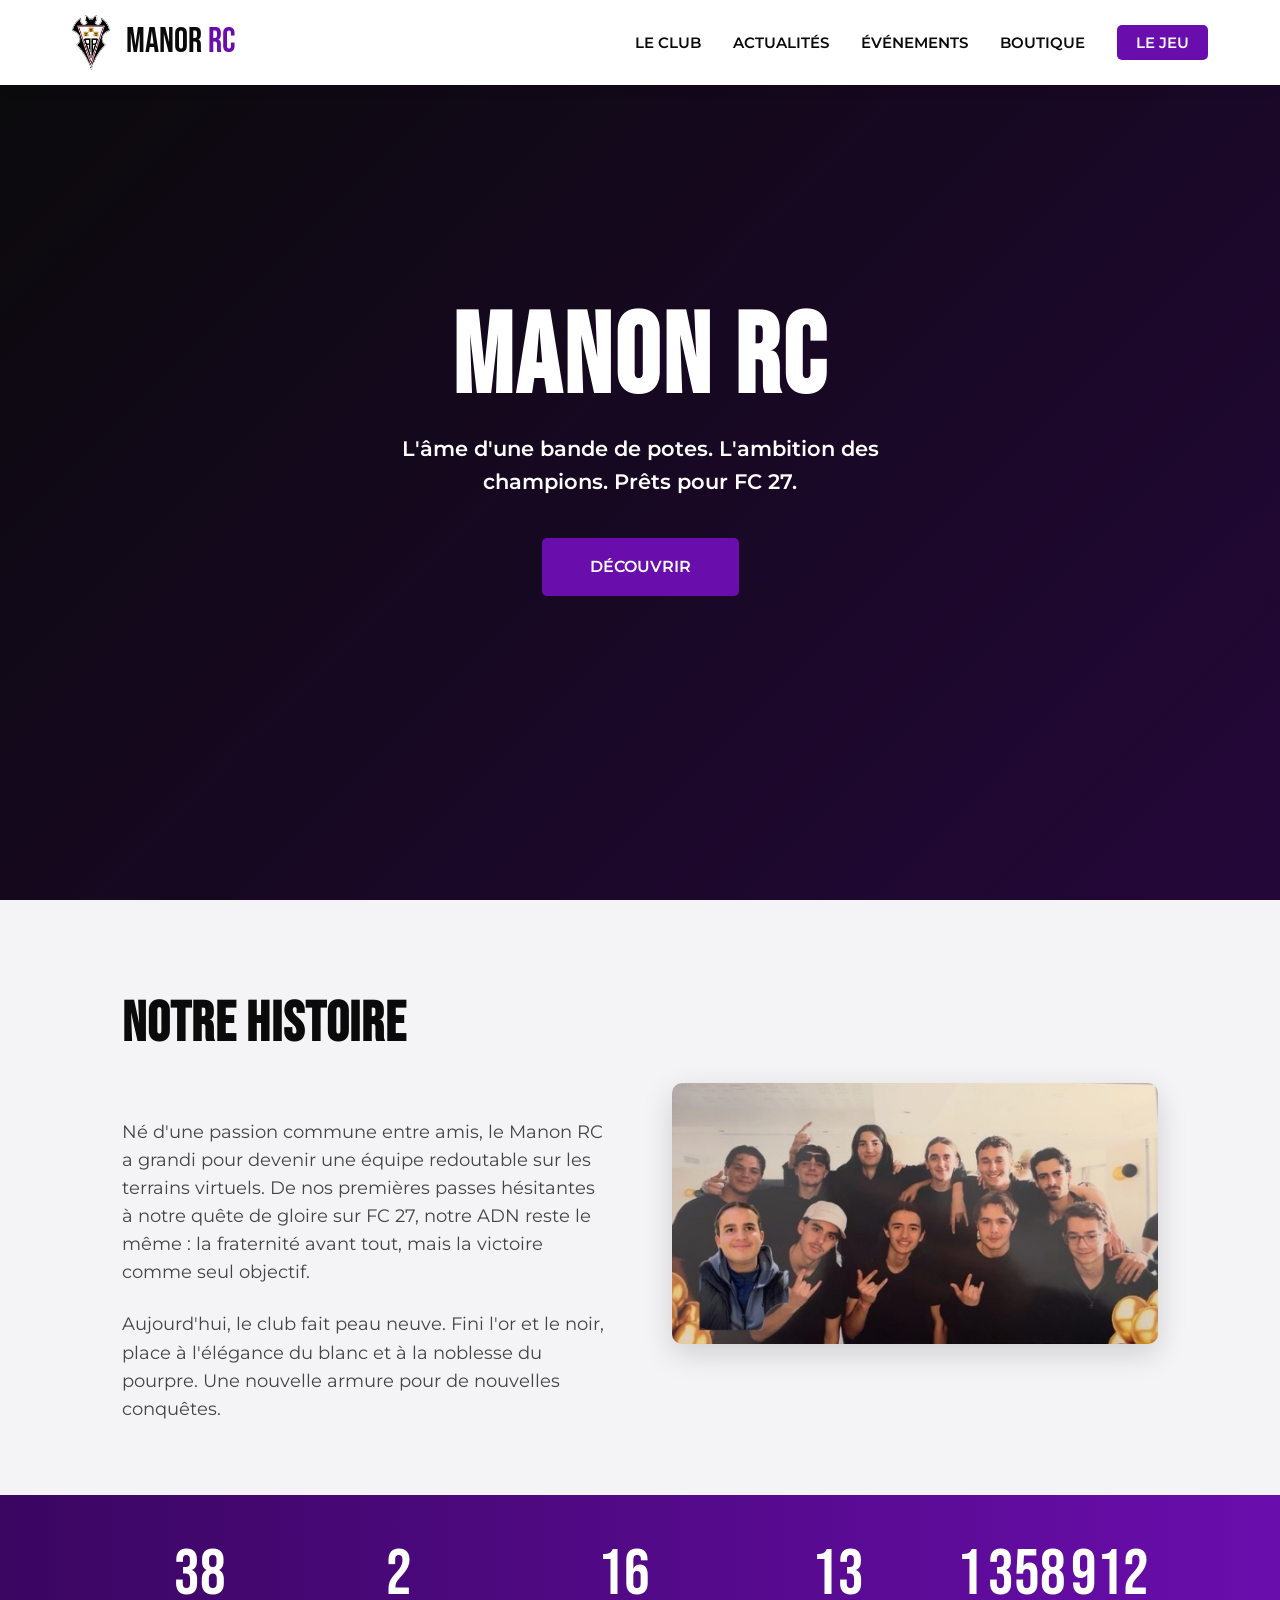
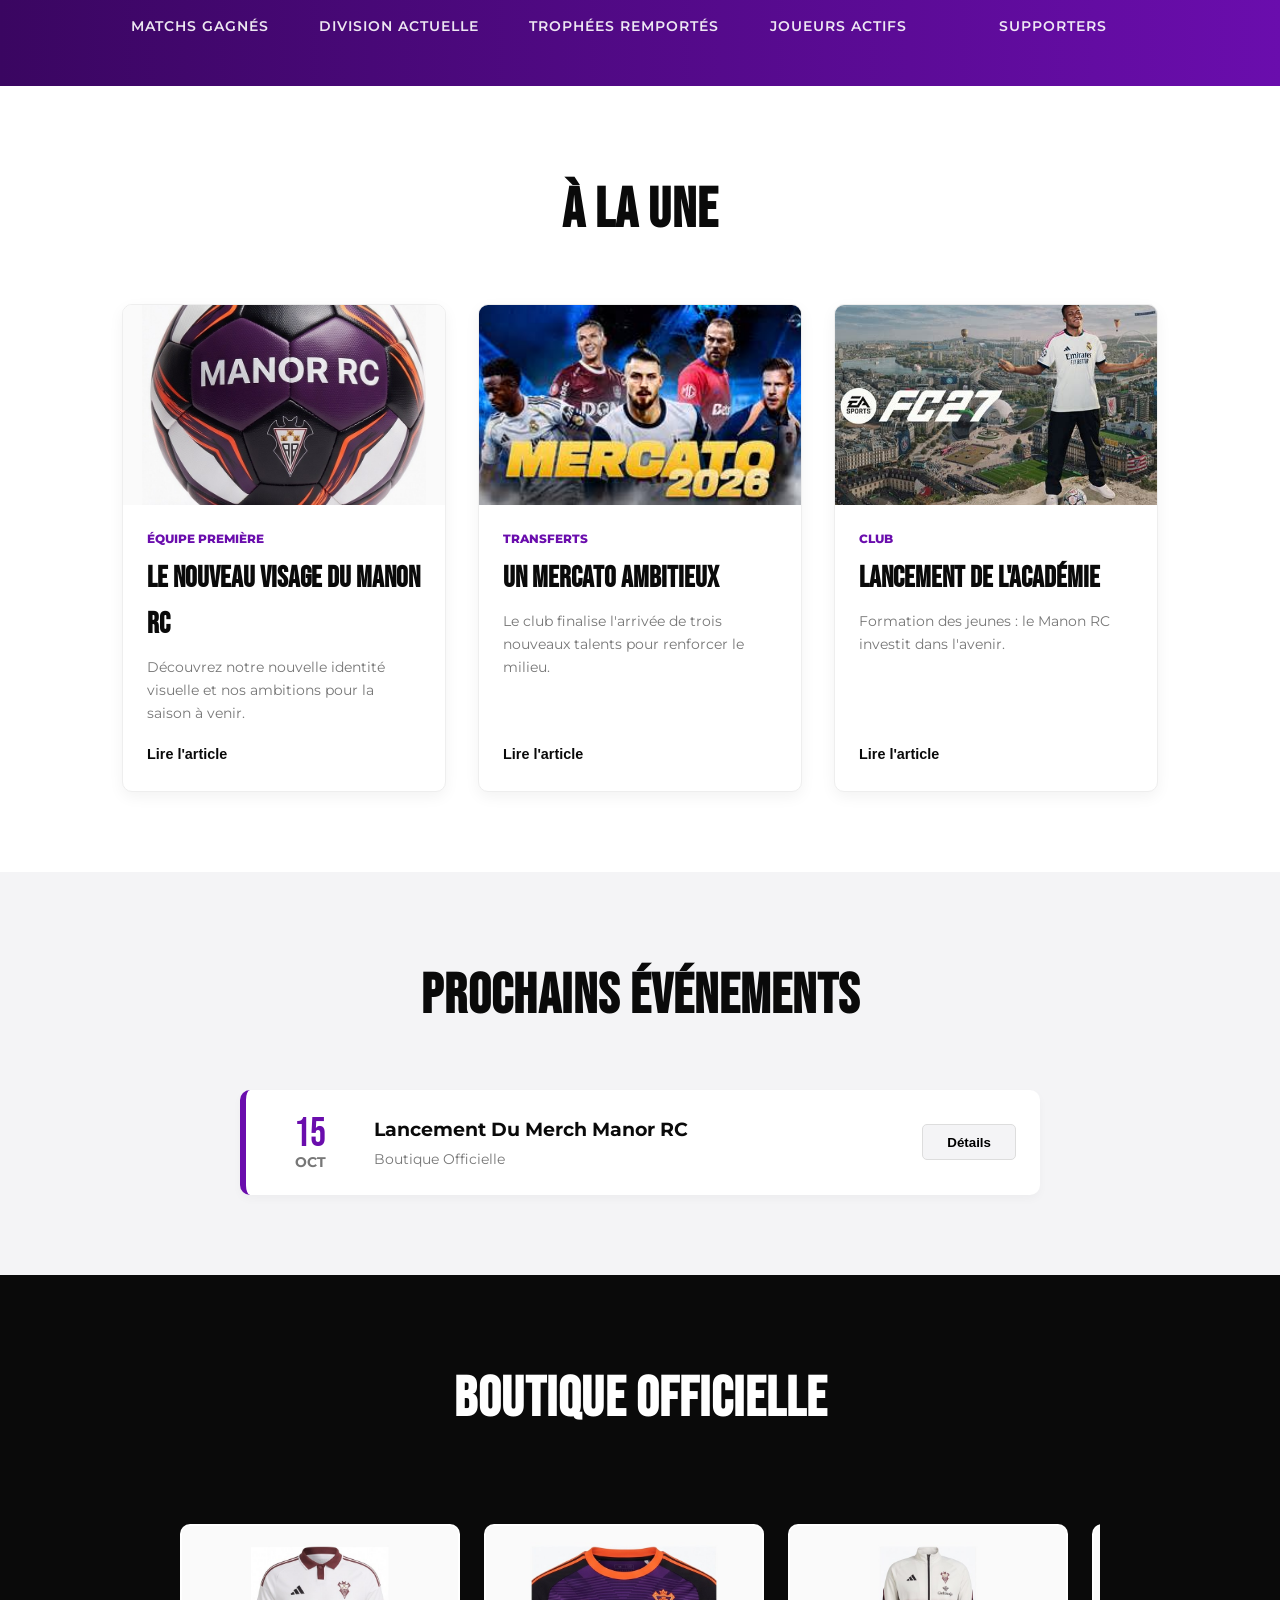
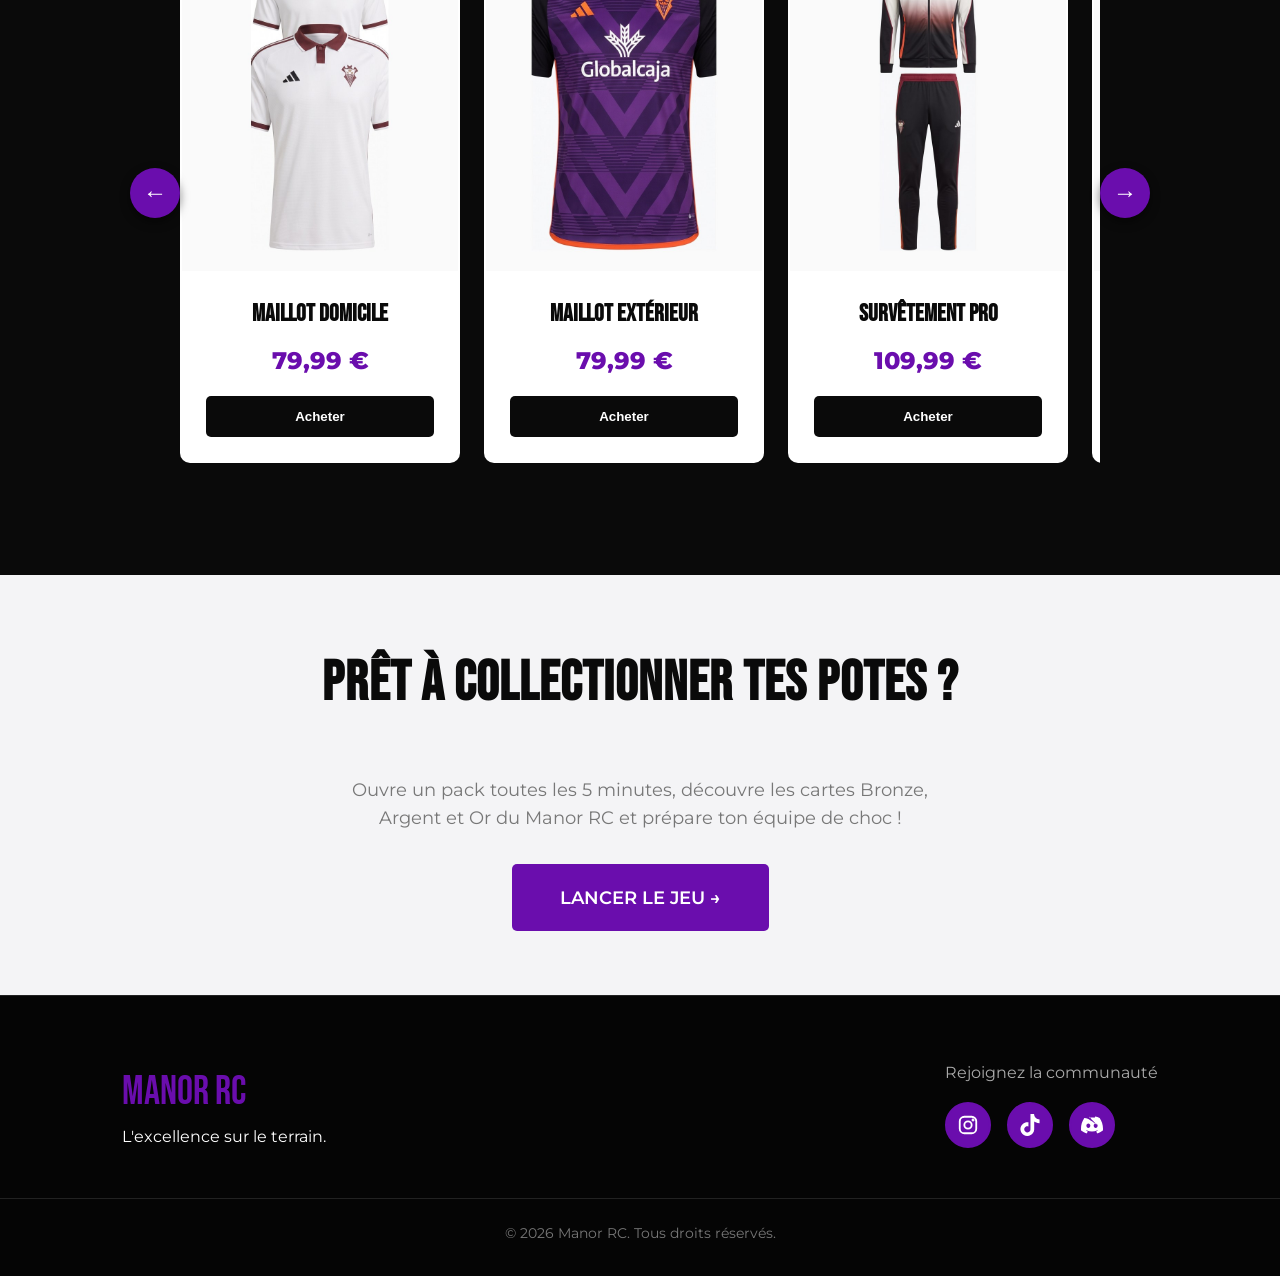
==== commit 5163d9a6: "Commit échange" ====
--- a/index.html
+++ b/index.html
@@ -3,519 +3,253 @@
 <head>
   <meta charset="UTF-8" />
   <meta name="viewport" content="width=device-width, initial-scale=1.0" />
-
-  <!-- ============================================================
-    TITRE DE L'ONGLET — modifie ici le nom de l'onglet navigateur
-  ============================================================ -->
-  <title>MANOR RC — Club Officiel</title>
-
-  <!-- Polices Google -->
-  <link href="https://fonts.googleapis.com/css2?family=Bebas+Neue&family=Montserrat:wght@300;400;500;600;700;900&display=swap" rel="stylesheet" />
-
-  <!-- Feuille de style séparée -->
+  <title>Manor RC — Site Officiel</title>
+  
+  <link rel="icon" href="data:image/svg+xml,<svg xmlns='http://www.w3.org/2000/svg' viewBox='0 0 100 100'><rect width='100' height='100' rx='20' fill='%236A0DAD'/><text y='55%' x='50%' dominant-baseline='middle' text-anchor='middle' font-size='35' fill='white' font-family='Arial' font-weight='bold'>MRC</text></svg>" />
+  
+  <link href="https://fonts.googleapis.com/css2?family=Bebas+Neue&family=Montserrat:wght@300;400;600;800&display=swap" rel="stylesheet" />
   <link rel="stylesheet" href="style.css" />
 </head>
-
 <body>
 
-  <!-- ============================================================
-    NAVIGATION
-    Pour ajouter un item de menu : copie un <li> et modifie href + texte
-  ============================================================ -->
+  <!-- Navigation -->
   <nav id="navbar">
-    <a href="#hero" class="nav-logo">
-      <div class="nav-logo-img">
-        <!-- ── Logo du club : image dans assets/ ── -->
-        <img src="assets/logo.png" alt="MANOR RC" />
-      </div>
-      <div class="nav-logo-text">MANOR <span>RC</span></div>
-    </a>
-
-    <ul class="nav-menu" id="navMenu">
-      <li><a href="#actualites" class="nav-link">Actualités</a></li>
-      <li><a href="#evenements" class="nav-link">Événements</a></li>
-      <li><a href="#composition" class="nav-link">Compo</a></li>
-      <li><a href="#joueurs" class="nav-link">Joueurs</a></li>
-      <li><a href="#club" class="nav-link">Le Club</a></li>
-    </ul>
-
-    <button class="nav-toggle" id="navToggle" aria-label="Menu">
-      <span></span><span></span><span></span>
-    </button>
+    <div class="nav-container">
+      <a href="#hero" class="nav-logo">
+        <img src="asset/logo.png" alt="Logo du club" class="nav-logo-img">
+        <span class="logo-text">MANOR <span>RC</span></span>
+      </a>
+      <button class="nav-toggle" aria-label="Menu mobile">
+        <span></span><span></span><span></span>
+      </button>
+      <ul class="nav-menu">
+        <li><a href="#club">Le Club</a></li>
+        <li><a href="#actualites">Actualités</a></li>
+        <li><a href="#evenements">Événements</a></li>
+        <li><a href="#boutique">Boutique</a></li>
+        <li><a href="jeu.html" class="nav-highlight">Le Jeu</a></li>
+      </ul>
+    </div>
   </nav>
 
-
-  <!-- ============================================================
-    HERO — Écran d'accueil plein écran
-    Modifie le slogan, sous-titre, et les boutons ci-dessous
-  ============================================================ -->
+  <!-- Hero Section -->
   <section id="hero">
-    <div class="hero-bg-pattern"></div>
-    <div class="hero-bg-glow"></div>
-
+    <div class="hero-video-placeholder">
+      <video class="hero-video" autoplay muted loop playsinline preload="auto">
+        <source src="asset/video_banniere.mp4" type="video/mp4">
+      </video>
+    </div>
     <div class="hero-content">
-      <!-- ── Badge saison ── -->
-      <div class="hero-badge">Saison 2025 — 2026</div>
-
-      <!-- ── Titre principal ── -->
-      <h1 class="hero-title">
-        MANOR<br/><span class="gold">RC</span>
-      </h1>
-
-      <!-- ── Slogan du club ── -->
-      <p class="hero-subtitle">Born in the dark — Shine in gold</p>
-
-      <div class="hero-cta">
-        <a href="#joueurs" class="btn btn-gold">Découvrir l'équipe</a>
-        <a href="#evenements" class="btn btn-outline">Prochain match →</a>
-      </div>
-    </div>
-
-    <div class="hero-line"></div>
-    <div class="hero-scroll">
-      <div class="scroll-dot"></div>
-      <span>Scroll</span>
-    </div>
-  </section>
-
-
-  <!-- ============================================================
-    STATS — Chiffres clés
-    Modifie data-target pour les chiffres animés, et .stat-label pour les libellés
-    Pour un chiffre fixe (sans animation) : supprime data-target
-  ============================================================ -->
-  <section id="stats">
-    <div class="stats-grid">
-      <div class="stat-item reveal">
-        <div class="stat-number" data-target="300">0</div>
-        <div class="stat-label">Victoires</div>
-      </div>
-      <div class="stat-item reveal reveal-delay-1">
-        <div class="stat-number" data-target="10">0</div>
-        <div class="stat-label">Titres</div>
-      </div>
-      <div class="stat-item reveal reveal-delay-2">
-        <div class="stat-number" data-target="10">0</div>
-        <div class="stat-label">Joueurs</div>
-      </div>
-      <div class="stat-item reveal reveal-delay-3">
-        <!-- Pas de data-target = affichage fixe -->
-        <div class="stat-number">2025</div>
-        <div class="stat-label">Fondé en</div>
-      </div>
-    </div>
-  </section>
-
-
-  <!-- ============================================================
-    ACTUALITÉS
-    Pour ajouter une news : copie un <article class="news-card">
-    Pour l'image : <img src="assets/monimage.jpg" alt="description">
-    Tags disponibles : Match / Transfert / Tournoi / Casino / ou ce que tu veux
-  ============================================================ -->
+      <h1 class="hero-title">MANON RC</h1>
+      <p class="hero-subtitle">L'âme d'une bande de potes. L'ambition des champions. Prêts pour FC 27.</p>
+      <a href="#club" class="btn-primary">Découvrir</a>
+    </div>
+  </section>
+
+  <!-- Section Histoire / Le Club -->
+  <section id="club" class="section bg-alt" style="padding-bottom: 0;">
+    <div class="container club-container">
+      <div class="club-text">
+        <h2 class="section-title" style="text-align: left;">Notre Histoire</h2>
+        <p>Né d'une passion commune entre amis, le Manon RC a grandi pour devenir une équipe redoutable sur les terrains virtuels. De nos premières passes hésitantes à notre quête de gloire sur FC 27, notre ADN reste le même : la fraternité avant tout, mais la victoire comme seul objectif.</p>
+        <p>Aujourd'hui, le club fait peau neuve. Fini l'or et le noir, place à l'élégance du blanc et à la noblesse du pourpre. Une nouvelle armure pour de nouvelles conquêtes.</p>
+      </div>
+      <div class="club-image">
+        <img src="asset/photo-groupe.jpg" alt="Photo de groupe du Manon RC">
+      </div>
+    </div>
+  </section>
+
+  <!-- Bannière Statistiques Animées -->
+  <section id="statistiques" class="stats-banner">
+    <div class="container stats-container">
+      <div class="stat-item"><span class="stat-number" data-target="42">0</span><span class="stat-label">Matchs Gagnés</span></div>
+      <div class="stat-item"><span class="stat-number" data-target="2">0</span><span class="stat-label">Division Actuelle</span></div>
+      <div class="stat-item"><span class="stat-number" data-target="18">0</span><span class="stat-label">Trophées Remportés</span></div>
+      <div class="stat-item"><span class="stat-number" data-target="14">0</span><span class="stat-label">Joueurs Actifs</span></div>
+      <div class="stat-item"><span class="stat-number" data-target="1500000">0</span><span class="stat-label">Supporters</span></div>
+    </div>
+  </section>
+
+  <!-- Section Actualités -->
   <section id="actualites" class="section">
-    <div class="section-inner">
-      <div class="section-header reveal">
-        <div class="section-subtitle">Dernière heure</div>
-        <h2 class="section-title">Actu<span>alités</span></h2>
-        <div class="gold-line"></div>
-      </div>
-
+    <div class="container">
+      <h2 class="section-title">À la Une</h2>
       <div class="news-grid">
-
-        <!-- ── NEWS PRINCIPALE (grande carte gauche) ── -->
-        <article class="news-card featured reveal">
-          <div class="news-img">
-            <!-- Image dans assets/ -->
-            <img src="assets/Promotion_div_elit.jpeg" alt="Division Elite" />
-          </div>
+        <div class="news-card">
+          <div class="placeholder-media"><img src="asset/ballon.jpg" alt=""></div>
           <div class="news-body">
-            <span class="news-tag">Match</span>
-            <h3 class="news-title">MANOR RC monte pour la première fois en Division Elite !</h3>
-            <p class="news-excerpt">
-              Un match dominé de bout en bout. Les joueurs de MANOR RC ont livré une prestation XXL face aux rivaux locaux pour décrocher une victoire méritée.
-            </p>
-            <div class="news-date">28 Mars 2025</div>
-          </div>
-        </article>
-
-        <!-- ── NEWS 2 ── -->
-        <article class="news-card reveal reveal-delay-1">
-          <div class="news-img">
-            <img src="assets/Casino.jpeg" alt="Casino MANOR RC" />
-          </div>
+            <span class="news-tag">Équipe Première</span>
+            <h3>Le nouveau visage du Manon RC</h3>
+            <p class="news-intro">Découvrez notre nouvelle identité visuelle et nos ambitions pour la saison à venir.</p>
+            <div class="news-full-text">
+              <p>Le passage au blanc et pourpre marque un tournant historique pour le club. Les nouveaux maillots ont été pensés pour refléter notre soif de victoire tout en gardant cette élégance qui nous caractérise. L'objectif sur FC 27 est clair : atteindre la Division Elite !</p>
+            </div>
+            <button class="btn-expand">Lire l'article</button>
+          </div>
+        </div>
+
+        <div class="news-card">
+          <div class="placeholder-media"><img src="asset/mercato.jpeg" alt=""></div>
           <div class="news-body">
-            <span class="news-tag">Casino</span>
-            <h3 class="news-title">Le Casino de Manor RC ouvre ses portes</h3>
-            <div class="news-date">22 Mars 2025</div>
-          </div>
-        </article>
-
-        <!-- ── NEWS 3 ── -->
-        <article class="news-card reveal reveal-delay-2">
-          <div class="news-img">
-            <img src="assets/Mathéo.jpeg" alt="Mathéo" />
-          </div>
+            <span class="news-tag">Transferts</span>
+            <h3>Un mercato ambitieux</h3>
+            <p class="news-intro">Le club finalise l'arrivée de trois nouveaux talents pour renforcer le milieu.</p>
+            <div class="news-full-text">
+              <p>Pour dominer le milieu de terrain, le board du Manon RC a misé sur des profils techniques et rapides. Les contrats sont en cours de signature, la présentation officielle se fera la semaine prochaine sur notre chaîne en direct !</p>
+            </div>
+            <button class="btn-expand">Lire l'article</button>
+          </div>
+        </div>
+
+        <div class="news-card">
+          <div class="placeholder-media"><img src="asset/recrutement.jpeg" alt=""></div>
           <div class="news-body">
-            <span class="news-tag">Effectif</span>
-            <h3 class="news-title">Mathéo toujours en liste pour les Play-Off ?</h3>
-            <div class="news-date">30 Mars 2025</div>
-          </div>
-        </article>
-
-      </div>
-    </div>
-  </section>
-
-
-  <!-- ============================================================
-    ÉVÉNEMENTS — Agenda
-    Chaque .event-row est cliquable → révèle .event-details
-    Badges : badge-match / badge-tournoi / badge-training / badge-social
-    Pour ajouter un événement : copie un bloc .event-row complet
-  ============================================================ -->
-  <section id="evenements" class="section">
-    <div class="section-inner">
-      <div class="section-header reveal">
-        <div class="section-subtitle">À venir</div>
-        <h2 class="section-title">Événe<span>ments</span></h2>
-        <div class="gold-line"></div>
-      </div>
-
+            <span class="news-tag">Club</span>
+            <h3>Lancement de l'académie</h3>
+            <p class="news-intro">Formation des jeunes : le Manon RC investit dans l'avenir.</p>
+            <div class="news-full-text">
+              <p>Parce que les stars de demain se forment aujourd'hui, le club ouvre sa section académie. Vous pourrez bientôt recruter de jeunes pépites via notre système de jeu de cartes intégré au site.</p>
+            </div>
+            <button class="btn-expand">Lire l'article</button>
+          </div>
+        </div>
+      </div>
+    </div>
+  </section>
+
+  <!-- Section Événements -->
+  <section id="evenements" class="section bg-alt">
+    <div class="container">
+      <h2 class="section-title">Prochains Événements</h2>
       <div class="events-list">
-
-        <!-- ── Événement 1 ── -->
-        <div class="event-row reveal">
-          <div class="event-main" onclick="toggleEvent(this)">
-            <div class="event-date-block">
-              <div class="event-day">AVR</div>
-              <div class="event-month">2025</div>
-            </div>
-            <div class="event-info">
-              <!-- ── Titre de l'événement ── -->
-              <h3>Préparation pour la Division Élite</h3>
-              <!-- ── Résumé court ── -->
-              <div class="event-meta">
-                <strong>Toute la saison</strong> · Entraînements intensifs
-              </div>
-            </div>
-            <div class="event-right">
-              <span class="event-badge badge-training">Training</span>
-              <span class="event-arrow">▼</span>
-            </div>
-          </div>
-          <!-- ── Détails dépliables — modifie le texte ici ── -->
+        <div class="event-item">
+          <div class="event-date">
+            <span class="day">15</span>
+            <span class="month">OCT</span>
+          </div>
           <div class="event-details">
-            <div class="event-details-inner">
-              <p>
-                Dans la perspective des grands match qui attends le MANOR RC, de nombreux entrainements sont à prévoir.
-              </p>
-              <!-- ── Infos supplémentaires sous forme de liste ── -->
-              <div class="event-detail-grid">
-                <div class="event-detail-item">
-                  <span class="detail-label">Fréquence</span>
-                  <span class="detail-value">3× / semaine</span>
-                </div>
-                <div class="event-detail-item">
-                  <span class="detail-label">Lieu</span>
-                  <span class="detail-value">Terrain 1</span>
-                </div>
-                <div class="event-detail-item">
-                  <span class="detail-label">Obligatoire</span>
-                  <span class="detail-value">Oui — tous les joueurs</span>
-                </div>
-              </div>
-            </div>
-          </div>
-        </div>
-
-        <!-- ── Événement 2 ── -->
-        <div class="event-row reveal reveal-delay-1">
-          <div class="event-main" onclick="toggleEvent(this)">
-            <div class="event-date-block">
-              <div class="event-day">12</div>
-              <div class="event-month">AVR 2025</div>
-            </div>
-            <div class="event-info">
-              <h3>Tournoi Printemps — Journée 1</h3>
-              <div class="event-meta">
-                <strong>10h00</strong> · Complexe sportif Nord · 5v5
-              </div>
-            </div>
-            <div class="event-right">
-              <span class="event-badge badge-tournoi">Tournoi</span>
-              <span class="event-arrow">▼</span>
-            </div>
-          </div>
-          <div class="event-details">
-            <div class="event-details-inner">
-              <p>
-                Premier tournoi de printemps de la saison. Format 5v5, poules de 4 équipes puis phases finales.
-                Inscriptions obligatoires avant le 8 avril.
-              </p>
-              <div class="event-detail-grid">
-                <div class="event-detail-item">
-                  <span class="detail-label">Format</span>
-                  <span class="detail-value">5v5 — Poules + Finales</span>
-                </div>
-                <div class="event-detail-item">
-                  <span class="detail-label">Lieu</span>
-                  <span class="detail-value">Complexe sportif Nord</span>
-                </div>
-                <div class="event-detail-item">
-                  <span class="detail-label">Inscriptions</span>
-                  <span class="detail-value">Avant le 8 Avril</span>
-                </div>
-              </div>
-            </div>
-          </div>
-        </div>
-
-        <!-- ── Événement 3 ── -->
-        <div class="event-row reveal reveal-delay-2">
-          <div class="event-main" onclick="toggleEvent(this)">
-            <div class="event-date-block">
-              <div class="event-day">26</div>
-              <div class="event-month">AVR 2025</div>
-            </div>
-            <div class="event-info">
-              <h3>MANOR NIGHT — Soirée du Club</h3>
-              <div class="event-meta">
-                <strong>21h00</strong> · Lieu à confirmer · Réservé membres
-              </div>
-            </div>
-            <div class="event-right">
-              <span class="event-badge badge-social">Soirée</span>
-              <span class="event-arrow">▼</span>
-            </div>
-          </div>
-          <div class="event-details">
-            <div class="event-details-inner">
-              <p>
-                La soirée annuelle du MANOR RC est de retour ! Une nuit pour célébrer la saison, récompenser les meilleurs joueurs et passer un bon moment entre membres du club.
-              </p>
-              <div class="event-detail-grid">
-                <div class="event-detail-item">
-                  <span class="detail-label">Heure</span>
-                  <span class="detail-value">21h00 — Toute la nuit</span>
-                </div>
-                <div class="event-detail-item">
-                  <span class="detail-label">Entrée</span>
-                  <span class="detail-value">Membres uniquement</span>
-                </div>
-                <div class="event-detail-item">
-                  <span class="detail-label">Lieu</span>
-                  <span class="detail-value">À confirmer sur Discord</span>
-                </div>
-              </div>
-            </div>
-          </div>
-        </div>
-
-      </div><!-- /events-list -->
-    </div>
-  </section>
-
-
-  <!-- ============================================================
-    COMPOSITION — Terrain + liste titulaires
-    La formation (4-2-2-2) et les positions sont dans script.js
-    Modifie PLAYERS et FORMATION dans script.js
-  ============================================================ -->
-  <section id="composition" class="section">
-    <div class="section-inner">
-      <div class="section-header reveal">
-        <div class="section-subtitle">Effectif</div>
-        <h2 class="section-title">Compo<span>sition</span></h2>
-        <div class="gold-line"></div>
-      </div>
-
-      <div class="compo-wrapper">
-        <!-- Terrain SVG interactif — joueurs injectés par JS -->
-        <div class="pitch-container" id="pitchContainer">
-          <svg class="pitch-lines" viewBox="0 0 100 100" preserveAspectRatio="none" xmlns="http://www.w3.org/2000/svg">
-            <defs>
-              <pattern id="stripes" patternUnits="userSpaceOnUse" width="100" height="10">
-                <rect width="100" height="5" fill="rgba(0,0,0,0.06)"/>
-              </pattern>
-            </defs>
-            <rect width="100" height="100" fill="url(#stripes)"/>
-            <rect x="6" y="3" width="88" height="94" fill="none" stroke="rgba(255,255,255,0.18)" stroke-width="0.7"/>
-            <line x1="6" y1="50" x2="94" y2="50" stroke="rgba(255,255,255,0.18)" stroke-width="0.7"/>
-            <circle cx="50" cy="50" r="12" fill="none" stroke="rgba(255,255,255,0.18)" stroke-width="0.7"/>
-            <circle cx="50" cy="50" r="0.7" fill="rgba(255,255,255,0.4)"/>
-            <rect x="27" y="3" width="46" height="18" fill="none" stroke="rgba(255,255,255,0.18)" stroke-width="0.7"/>
-            <rect x="36" y="3" width="28" height="8" fill="none" stroke="rgba(255,255,255,0.18)" stroke-width="0.7"/>
-            <rect x="27" y="79" width="46" height="18" fill="none" stroke="rgba(255,255,255,0.18)" stroke-width="0.7"/>
-            <rect x="36" y="89" width="28" height="8" fill="none" stroke="rgba(255,255,255,0.18)" stroke-width="0.7"/>
-          </svg>
-        </div>
-
-        <!-- Panel droit : titre + liste -->
-        <div>
-          <div class="compo-header">
-            <h3 id="formationTitle">Formation</h3>
-            <p>Composition du dernier match</p>
-          </div>
-          <div class="compo-list" id="compoList">
-            <!-- Injecté par script.js → buildCompoList() -->
-          </div>
-        </div>
-      </div>
-    </div>
-  </section>
-
-
-  <!-- ============================================================
-    JOUEURS — Grille de cartes cliquables
-    Les cartes sont générées depuis le tableau PLAYERS dans script.js
-    Clique sur une carte → ouvre la modale de biographie
-  ============================================================ -->
-  <section id="joueurs" class="section">
-    <div class="section-inner">
-      <div class="section-header reveal">
-        <div class="section-subtitle">Effectif complet</div>
-        <h2 class="section-title">Nos <span>Joueurs</span></h2>
-        <div class="gold-line"></div>
-
-        <!-- Boutons de filtre par poste -->
-        <div class="filter-btns" id="filterBtns">
-          <button class="btn btn-gold filter-btn active" data-filter="all">Tous</button>
-          <button class="btn btn-outline filter-btn" data-filter="GK">Gardien</button>
-          <button class="btn btn-outline filter-btn" data-filter="DEF">Défenseurs</button>
-          <button class="btn btn-outline filter-btn" data-filter="MID">Milieux</button>
-          <button class="btn btn-outline filter-btn" data-filter="ATT">Attaquants</button>
-        </div>
-      </div>
-
-      <!-- Grille injectée par script.js → buildPlayersGrid() -->
-      <div class="players-grid" id="playersGrid"></div>
-    </div>
-  </section>
-
-
-  <!-- ============================================================
-    CLUB — Histoire & Identité
-    Modifie les paragraphes dans .club-text
-  ============================================================ -->
-  <section id="club" class="section">
-    <div class="section-inner">
-      <div class="section-header reveal">
-        <div class="section-subtitle">Notre identité</div>
-        <h2 class="section-title">Le <span>Club</span></h2>
-        <div class="gold-line"></div>
-      </div>
-
-      <div class="club-wrapper">
-        <div class="club-text reveal">
-          <!-- ── Modifie ces paragraphes avec l'histoire réelle de ton club ── -->
-          <p>
-            <strong>MANOR RC</strong> est né d'une passion commune pour le football et le dépassement de soi. Fondé par un groupe d'amis partageant les mêmes valeurs, le club s'est rapidement imposé comme une référence grâce à son jeu offensif et sa mentalité de guerrier.
-          </p>
-          <p>
-            Inspirés par les couleurs de <strong>Los Angeles</strong> — le noir de l'asphalte et l'or de la réussite — nos joueurs portent ces couleurs avec fierté sur chaque terrain où ils foulent la pelouse.
-          </p>
-          <p>
-            Notre philosophie : <strong>travail collectif, audace individuelle</strong>. Chaque match est une occasion de grandir, chaque victoire un souvenir gravé dans l'histoire du MANOR RC.
-          </p>
-          <!-- ── Lien Discord — remplace par ton vrai lien ── -->
-          <a href="https://discord.gg/ZD47x6nGV" class="btn btn-gold" style="margin-top:.5rem;" target="_blank">
-            Rejoindre l'aventure →
-          </a>
-        </div>
-
-        <!-- Écusson central animé -->
-        <div class="club-emblem reveal reveal-delay-2">
-          <div class="emblem-ring">
-            <div class="emblem-inner">
-              <!-- ── Pour mettre le vrai logo : remplace ce bloc par <img src="assets/logo.png"> ── --> 
-              <div class="emblem-text-top">— Club Officiel —</div>
-              <div class="emblem-text-main">MRC</div>
-              <div class="emblem-text-sub">Est. 2025</div>
-            </div>
-          </div>
-        </div>
-      </div>
-    </div>
-  </section>
-
-
-  <!-- ============================================================
-    FOOTER
-    Modifie les liens réseaux sociaux (href), les colonnes de liens
-  ============================================================ -->
+            <h3>Lancement Du Merch Manor RC</h3>
+            <p>Boutique Officielle</p>
+          </div>
+          <div class="event-action">
+            <button class="btn-secondary btn-event"
+                    data-date="15 octobre"
+                    data-title="Lancement Du Merch Manor RC"
+                    data-place="Boutique Officielle"
+                    data-desc="La première collection officielle du club arrive : maillots domicile et extérieur, survêtement Pro et ballon. Retrouve tout ça dans la boutique."
+                    data-link="#boutique"
+                    data-link-text="Voir la boutique">Détails</button>
+          </div>
+        </div>
+      </div>
+    </div>
+  </section>
+
+  <!-- Section Boutique -->
+  <section id="boutique" class="section shop-section">
+    <div class="container">
+      <h2 class="section-title" style="color: white;">Boutique Officielle</h2>
+      
+      <div class="carousel-container">
+        <button class="carousel-btn prev-btn" aria-label="Précédent">&larr;</button>
+        <div class="carousel-track" id="shop-track">
+          <div class="shop-card">
+            <div class="product-media">
+              <img class="img-main" src="asset/maillot-domicile.jpg" alt="Maillot Domicile">
+              <img class="img-hover" src="asset/maillot-domicile-porte.jpg" alt="" loading="lazy">
+            </div>
+            <div class="shop-info">
+              <h3>Maillot Domicile</h3>
+              <span class="price">79,99 €</span>
+              <button class="btn-buy" data-product="maillot-domicile">Acheter</button>
+            </div>
+          </div>
+          <div class="shop-card">
+            <div class="product-media">
+              <img class="img-main" src="asset/maillot-exterieur.jpg" alt="Maillot Extérieur">
+              <img class="img-hover" src="asset/maillot-exterieur-porte.jpg" alt="" loading="lazy">
+            </div>
+            <div class="shop-info">
+              <h3>Maillot Extérieur</h3>
+              <span class="price">79,99 €</span>
+              <button class="btn-buy" data-product="maillot-exterieur">Acheter</button>
+            </div>
+          </div>
+          <div class="shop-card">
+            <div class="product-media">
+              <img class="img-main" src="asset/survetement.jpg" alt="Survêtement Pro">
+              <img class="img-hover" src="asset/survetement-porte.jpg" alt="" loading="lazy">
+            </div>
+            <div class="shop-info">
+              <h3>Survêtement Pro</h3>
+              <span class="price">109,99 €</span>
+              <button class="btn-buy" data-product="survetement">Acheter</button>
+            </div>
+          </div>
+          <div class="shop-card">
+            <div class="product-media">
+              <img class="img-main" src="asset/ballon.jpg" alt="Ballon Manor RC">
+              <img class="img-hover" src="asset/ballon-porte.jpg" alt="" loading="lazy">
+            </div>
+            <div class="shop-info">
+              <h3>Ballon Manor RC</h3>
+              <span class="price">34,99 €</span>
+              <button class="btn-buy" data-product="ballon">Acheter</button>
+            </div>
+          </div>
+        </div>
+        <button class="carousel-btn next-btn" aria-label="Suivant">&rarr;</button>
+      </div>
+    </div>
+  </section>
+
+  <!-- Teaser Section : Le Jeu -->
+  <section class="section bg-alt" style="text-align: center; padding: 4rem 0;">
+    <div class="container">
+      <h2 class="section-title">Prêt à collectionner tes potes ?</h2>
+      <p style="max-width: 600px; margin: 0 auto 2rem auto; color: var(--color-gray); font-size: 1.1rem;">
+        Ouvre un pack toutes les 5 minutes, découvre les cartes Bronze, Argent et Or du Manor RC et prépare ton équipe de choc !
+      </p>
+      <a href="jeu.html" class="btn-primary" style="font-size: 1.1rem; padding: 1.2rem 3rem;">Lancer le Jeu &rarr;</a>
+    </div>
+  </section>
+
+  <!-- Footer -->
   <footer>
-    <div class="footer-inner">
-      <div class="footer-top">
-
-        <div class="footer-brand">
-          <div class="footer-logo">MANOR <span>RC</span></div>
-          <p>Club de football fondé sur la passion, le collectif et l'ambition. Noir &amp; Or, pour toujours.</p>
-          <!-- ── Réseaux sociaux : remplace href par tes vraies URLs ── -->
-          <div class="social-links">
-            <a href="https://www.instagram.com/manor_rc/" class="social-link" title="Instagram" target="_blank">
-              <img src="assets/instagram.png" alt="Instagram" />
-            </a>
-            <!-- Ajoute d'autres icônes ici si besoin -->
-          </div>
-        </div>
-
-        <div class="footer-col">
-          <h4>Navigation</h4>
-          <ul>
-            <li><a href="#actualites">Actualités</a></li>
-            <li><a href="#evenements">Événements</a></li>
-            <li><a href="#composition">Composition</a></li>
-            <li><a href="#joueurs">Joueurs</a></li>
-            <li><a href="#club">Le Club</a></li>
-          </ul>
-        </div>
-
-        <div class="footer-col">
-          <h4>Club</h4>
-          <ul>
-            <li><a href="#">Classement</a></li>
-            <li><a href="#">Palmarès</a></li>
-            <li><a href="#">Galerie Photo</a></li>
-            <li><a href="https://discord.gg/ZD47x6nGV" target="_blank">Nous rejoindre</a></li>
-          </ul>
-        </div>
-
-        <div class="footer-col">
-          <h4>Contact</h4>
-          <ul>
-            <!-- ── Ajoute tes coordonnées ici ── -->
-            <li><a href="https://discord.gg/ZD47x6nGV" target="_blank">Discord du Club</a></li>
-            <li><a href="https://www.instagram.com/manor_rc/" target="_blank">Instagram</a></li>
-          </ul>
-        </div>
-
-      </div>
-      <div class="footer-bottom">
-        <span>© 2025 MANOR RC — Tous droits réservés</span>
-        <span>Made with ⚽ &amp; 🖤</span>
-      </div>
+    <div class="footer-container">
+      <div class="footer-brand">
+        <div class="footer-logo-text">MANOR RC</div>
+        <p>L'excellence sur le terrain.</p>
+      </div>
+      <div class="footer-social">
+        <h4>Rejoignez la communauté</h4>
+        <div class="social-links">
+          <a href="https://www.instagram.com/manor_rc?utm_source=ig_web_button_share_sheet&stkn=ZDNlZDc0MzIxNw==" class="social-btn" aria-label="Instagram" title="Instagram" target="_blank" rel="noopener noreferrer"><svg viewBox="0 0 24 24" fill="none" stroke="currentColor" stroke-width="2" stroke-linecap="round" stroke-linejoin="round" aria-hidden="true"><rect x="3" y="3" width="18" height="18" rx="5"/><circle cx="12" cy="12" r="4"/><circle cx="17.5" cy="6.5" r="0.6" fill="currentColor"/></svg></a>
+          <a href="https://www.tiktok.com/@manorracingclub?is_from_webapp=1&sender_device=pc" class="social-btn" aria-label="TikTok" title="TikTok" target="_blank" rel="noopener noreferrer"><svg viewBox="0 0 24 24" fill="currentColor" aria-hidden="true"><path d="M12.525.02c1.31-.02 2.61-.01 3.91-.02.08 1.53.63 3.09 1.75 4.17 1.12 1.11 2.7 1.62 4.24 1.79v4.03c-1.44-.05-2.89-.35-4.2-.97-.57-.26-1.1-.59-1.62-.93-.01 2.92.01 5.84-.02 8.75-.08 1.4-.54 2.79-1.35 3.94-1.31 1.92-3.58 3.17-5.91 3.21-1.43.08-2.86-.31-4.08-1.03-2.02-1.19-3.44-3.37-3.65-5.71-.02-.5-.03-1-.01-1.49.18-1.9 1.12-3.72 2.58-4.96 1.66-1.44 3.98-2.13 6.15-1.72.02 1.48-.04 2.96-.04 4.44-.99-.32-2.15-.23-3.02.37-.63.41-1.11 1.04-1.36 1.75-.21.51-.15 1.07-.14 1.61.24 1.64 1.82 3.02 3.5 2.87 1.12-.01 2.19-.66 2.77-1.61.19-.33.4-.67.41-1.06.1-1.79.06-3.57.07-5.36.01-4.03-.01-8.05.02-12.07z"/></svg></a>
+          <a href="https://discord.gg/SNXxKTxv8" class="social-btn" aria-label="Discord" title="Discord" target="_blank" rel="noopener noreferrer"><svg viewBox="0 0 24 24" fill="currentColor" aria-hidden="true"><path d="M20.317 4.3698a19.7913 19.7913 0 00-4.8851-1.5152.0741.0741 0 00-.0785.0371c-.211.3753-.4447.8648-.6083 1.2495-1.8447-.2762-3.68-.2762-5.4868 0-.1636-.3933-.4058-.8742-.6177-1.2495.077.077 0 00-.0785-.037 19.7363 19.7363 0 00-4.8852 1.515.0699.0699 0 00-.0321.0277C.5334 9.0458-.319 13.5799.0992 18.0578a.0824.0824 0 00.0312.0561c2.0528 1.5076 4.0413 2.4228 5.9929 3.0294a.0777.0777 0 00.0842-.0276c.4616-.6304.8731-1.2952 1.226-1.9942a.076.076 0 00-.0416-.1057c-.6528-.2476-1.2743-.5495-1.8722-.8923a.077.077 0 01-.0076-.1277c.1258-.0943.2517-.1923.3718-.2914a.0743.0743 0 01.0776-.0105c3.9278 1.7933 8.18 1.7933 12.0614 0a.0739.0739 0 01.0785.0095c.1202.099.246.1981.3728.2924a.077.077 0 01-.0066.1276 12.2986 12.2986 0 01-1.873.8914.0766.0766 0 00-.0407.1067c.3604.698.7719 1.3628 1.225 1.9932a.076.076 0 00.0842.0286c1.961-.6067 3.9495-1.5219 6.0023-3.0294a.077.077 0 00.0313-.0552c.5004-5.177-.8382-9.6739-3.5485-13.6604a.061.061 0 00-.0312-.0286zM8.02 15.3312c-1.1825 0-2.1569-1.0857-2.1569-2.419 0-1.3332.9555-2.4189 2.157-2.4189 1.2108 0 2.1757 1.0952 2.1568 2.419 0 1.3332-.9555 2.4189-2.1569 2.4189zm7.9748 0c-1.1825 0-2.1569-1.0857-2.1569-2.419 0-1.3332.9554-2.4189 2.1569-2.4189 1.2108 0 2.1757 1.0952 2.1568 2.419 0 1.3332-.946 2.4189-2.1568 2.4189Z"/></svg></a>
+        </div>
+      </div>
+    </div>
+    <div class="footer-bottom">
+      <p>&copy; 2026 Manor RC. Tous droits réservés.</p>
     </div>
   </footer>
 
-
-  <!-- ============================================================
-    MODALE BIOGRAPHIE JOUEUR
-    Générée automatiquement par script.js au clic sur une carte joueur
-    Ne pas modifier cette structure (le JS y injecte le contenu)
-  ============================================================ -->
-  <div class="player-modal-overlay" id="playerModal" onclick="closePlayerModal(event)">
-    <div class="player-modal">
-      <button class="modal-close" onclick="closePlayerModal(null, true)">✕</button>
-      <div class="modal-inner" id="modalContent">
-        <!-- Contenu injecté par openPlayerModal() dans script.js -->
-      </div>
+  <!-- Modale Événement -->
+  <div id="eventModal" class="modal">
+    <div class="modal-content event-modal-content">
+      <span class="close-event-modal close-modal">&times;</span>
+      <span id="modal-event-date" class="event-modal-date">Date</span>
+      <h2 id="modal-event-title">Titre</h2>
+      <p id="modal-event-place" class="event-modal-place">Lieu</p>
+      <p id="modal-event-desc" class="event-modal-desc">Description</p>
+      <a id="modal-event-link" href="#boutique" class="btn-primary">Lien</a>
     </div>
   </div>
 
-
-  <!-- Script JS séparé -->
+  <div id="toast-container" class="toast-container" aria-live="polite"></div>
+
   <script src="script.js"></script>
-
 </body>
-</html>
+</html>
--- a/style.css
+++ b/style.css
@@ -1,1213 +1,398 @@
-/* ================================================================
-   MANOR RC — style.css
-   DA : Noir / Or / Blanc — inspiré clubs pro (LA Galaxy palette)
-   ================================================================ */
-
-/* ================================================================
-   VARIABLES — MODIFIE ICI POUR CHANGER TOUT LE THÈME D'UN COUP
-   ================================================================ */
 :root {
-  --gold:        #C9A84C;
-  --gold-light:  #E8C97A;
-  --gold-dark:   #8B6914;
-  --black:       #0A0A0A;
-  --black-card:  #111111;
-  --black-light: #1A1A1A;
-  --white:       #F5F5F5;
-  --gray:        #888888;
-  --gray-light:  #CCCCCC;
-
-  --font-title:  'Bebas Neue', sans-serif;
-  --font-body:   'Montserrat', sans-serif;
-
-  --radius:      4px;
-  --radius-lg:   10px;
-  --transition:  0.35s cubic-bezier(0.4, 0, 0.2, 1);
-}
-
-/* ================================================================
-   RESET & BASE
-   ================================================================ */
-*, *::before, *::after { box-sizing: border-box; margin: 0; padding: 0; }
-html { scroll-behavior: smooth; font-size: 16px; }
-
-body {
-  background: var(--black);
-  color: var(--white);
-  font-family: var(--font-body);
-  line-height: 1.6;
-  overflow-x: hidden;
-}
-
-a { color: inherit; text-decoration: none; }
-
-/* Images propres par défaut */
-img {
-  display: block;
-  max-width: 100%;
-  height: 100%;
-  width: 100%;
-  object-fit: cover;
-  object-position: center top;
-}
-
-ul { list-style: none; }
-
-/* Scrollbar personnalisée */
-::-webkit-scrollbar { width: 5px; }
-::-webkit-scrollbar-track { background: var(--black); }
-::-webkit-scrollbar-thumb { background: var(--gold-dark); border-radius: 3px; }
-
-
-/* ================================================================
-   UTILITAIRES COMMUNS
-   ================================================================ */
-.section-title {
-  font-family: var(--font-title);
-  font-size: clamp(2.8rem, 6vw, 5rem);
-  letter-spacing: 0.08em;
-  text-transform: uppercase;
-  line-height: 1;
-  color: var(--white);
-}
-.section-title span { color: var(--gold); }
-
-.section-subtitle {
-  font-size: 0.72rem;
-  font-weight: 600;
-  letter-spacing: 0.25em;
-  text-transform: uppercase;
-  color: var(--gold);
-  margin-bottom: 0.6rem;
-}
-
-.gold-line {
-  width: 60px;
-  height: 3px;
-  background: linear-gradient(90deg, var(--gold), var(--gold-light));
-  border-radius: 2px;
-  margin: 1rem 0 2rem;
-}
-
-/* Boutons */
-.btn {
-  display: inline-flex;
-  align-items: center;
-  gap: 0.5rem;
-  padding: 0.75rem 2rem;
-  font-family: var(--font-body);
-  font-weight: 700;
-  font-size: 0.72rem;
-  letter-spacing: 0.18em;
-  text-transform: uppercase;
-  border: none;
-  cursor: pointer;
-  transition: var(--transition);
-  border-radius: var(--radius);
-  white-space: nowrap;
-}
-.btn-gold {
-  background: linear-gradient(135deg, var(--gold), var(--gold-light));
-  color: var(--black);
-}
-.btn-gold:hover {
-  background: linear-gradient(135deg, var(--gold-light), var(--gold));
-  transform: translateY(-2px);
-  box-shadow: 0 8px 24px rgba(201,168,76,0.35);
-}
-.btn-outline {
-  background: transparent;
-  color: var(--white);
-  border: 1px solid rgba(255,255,255,0.22);
-}
-.btn-outline:hover {
-  border-color: var(--gold);
-  color: var(--gold);
-}
-
-
-/* ================================================================
-   NAVIGATION
-   ================================================================ */
-#navbar {
-  position: fixed;
-  top: 0; left: 0; right: 0;
-  z-index: 1000;
-  display: flex;
-  align-items: center;
-  justify-content: space-between;
-  padding: 0 4%;
-  height: 70px;
-  background: transparent;
-  border-bottom: 1px solid transparent;
-  transition: background 0.4s, backdrop-filter 0.4s, border-color 0.4s;
-}
-#navbar.scrolled {
-  background: rgba(10,10,10,0.94);
-  backdrop-filter: blur(20px);
-  -webkit-backdrop-filter: blur(20px);
-  border-color: rgba(201,168,76,0.14);
-}
-
-/* Logo */
-.nav-logo {
-  display: flex;
-  align-items: center;
-  gap: 0.7rem;
-  flex-shrink: 0;
-}
-.nav-logo-img {
-  width: 42px;
-  height: 42px;
-  border-radius: 50%;
-  overflow: hidden;
-  background: linear-gradient(135deg, var(--gold-dark), var(--gold));
-  display: flex;
-  align-items: center;
-  justify-content: center;
-  flex-shrink: 0;
-  border: 1px solid rgba(201,168,76,0.3);
-}
-/* Si pas d'image : affiche les initiales */
-.nav-logo-img span {
-  font-family: var(--font-title);
-  font-size: 0.9rem;
-  color: var(--black);
-}
-.nav-logo-text {
-  font-family: var(--font-title);
-  font-size: 1.35rem;
-  letter-spacing: 0.12em;
-  color: var(--white);
-}
-.nav-logo-text span { color: var(--gold); }
-
-/* Liens du menu */
-.nav-menu {
-  display: flex;
-  align-items: center;
-  gap: 0;
-}
-.nav-menu li a {
-  display: block;
-  padding: 0.4rem 0.9rem;
-  font-size: 0.7rem;
-  font-weight: 600;
-  letter-spacing: 0.16em;
-  text-transform: uppercase;
-  color: rgba(245,245,245,0.75);
-  transition: var(--transition);
-  position: relative;
-}
-.nav-menu li a::after {
-  content: '';
-  position: absolute;
-  bottom: -1px; left: 50%; right: 50%;
-  height: 2px;
-  background: var(--gold);
-  transition: var(--transition);
-}
-.nav-menu li a:hover,
-.nav-menu li a.active {
-  color: var(--gold);
-}
-.nav-menu li a:hover::after,
-.nav-menu li a.active::after {
-  left: 0.9rem; right: 0.9rem;
-}
-
-/* Hamburger */
-.nav-toggle {
-  display: none;
-  flex-direction: column;
-  gap: 5px;
-  cursor: pointer;
-  padding: 6px;
-  background: none;
-  border: none;
-  z-index: 1001;
-}
-.nav-toggle span {
-  display: block;
-  width: 24px; height: 2px;
-  background: var(--white);
-  transition: var(--transition);
-  border-radius: 2px;
-}
-.nav-toggle.open span:nth-child(1) { transform: translateY(7px) rotate(45deg); }
-.nav-toggle.open span:nth-child(2) { opacity: 0; transform: scaleX(0); }
-.nav-toggle.open span:nth-child(3) { transform: translateY(-7px) rotate(-45deg); }
-
-
-/* ================================================================
-   HERO
-   ================================================================ */
-#hero {
-  position: relative;
-  min-height: 100vh;
-  min-height: 100svh; /* mobile safe */
-  display: flex;
-  align-items: center;
-  justify-content: center;
-  overflow: hidden;
-  background: linear-gradient(
-    160deg,
-    rgba(10,10,10,0.98) 0%,
-    rgba(20,15,5,0.88) 50%,
-    rgba(10,10,10,0.98) 100%
-  );
-}
-.hero-bg-pattern {
-  position: absolute; inset: 0;
-  background-image:
-    repeating-linear-gradient(90deg, rgba(201,168,76,0.03) 0px, rgba(201,168,76,0.03) 1px, transparent 1px, transparent 80px),
-    repeating-linear-gradient(0deg,  rgba(201,168,76,0.03) 0px, rgba(201,168,76,0.03) 1px, transparent 1px, transparent 80px);
-  pointer-events: none;
-}
-.hero-bg-glow {
-  position: absolute;
-  width: 70vw; height: 70vw;
-  max-width: 700px; max-height: 700px;
-  border-radius: 50%;
-  background: radial-gradient(circle, rgba(201,168,76,0.07) 0%, transparent 70%);
-  top: 50%; left: 50%;
-  transform: translate(-50%, -50%);
-  pointer-events: none;
-}
-.hero-content {
-  position: relative;
-  z-index: 2;
-  text-align: center;
-  padding: 0 1.5rem;
-  max-width: 900px;
-}
-.hero-badge {
-  display: inline-block;
-  padding: 0.32rem 1.1rem;
-  border: 1px solid rgba(201,168,76,0.38);
-  font-size: 0.62rem;
-  font-weight: 700;
-  letter-spacing: 0.32em;
-  text-transform: uppercase;
-  color: var(--gold);
-  margin-bottom: 1.5rem;
-  border-radius: 2px;
-  animation: fadeInDown 0.8s ease forwards;
-}
-.hero-title {
-  font-family: var(--font-title);
-  font-size: clamp(4.5rem, 14vw, 11rem);
-  line-height: 0.9;
-  letter-spacing: 0.05em;
-  text-transform: uppercase;
-  animation: fadeInUp 0.9s 0.2s ease both;
-}
-.hero-title .gold { color: var(--gold); }
-.hero-subtitle {
-  margin-top: 1.5rem;
-  font-size: 0.78rem;
-  font-weight: 500;
-  letter-spacing: 0.22em;
-  color: var(--gray);
-  text-transform: uppercase;
-  animation: fadeInUp 1s 0.4s ease both;
-}
-.hero-cta {
-  margin-top: 2.5rem;
-  display: flex;
-  gap: 1rem;
-  justify-content: center;
-  flex-wrap: wrap;
-  animation: fadeInUp 1s 0.6s ease both;
-}
-.hero-line {
-  position: absolute;
-  bottom: 0; left: 0; right: 0;
-  height: 2px;
-  background: linear-gradient(90deg, transparent, var(--gold), transparent);
-}
-.hero-scroll {
-  position: absolute;
-  bottom: 2rem; left: 50%;
-  transform: translateX(-50%);
-  display: flex; flex-direction: column; align-items: center; gap: 0.4rem;
-  font-size: 0.58rem; letter-spacing: 0.2em; color: var(--gray); text-transform: uppercase;
-  animation: fadeIn 1.5s 1s ease both;
-}
-.scroll-dot {
-  width: 1px; height: 36px;
-  background: linear-gradient(var(--gold), transparent);
-  animation: scrollDot 1.8s infinite;
-}
-
-
-/* ================================================================
-   STATS
-   ================================================================ */
-#stats {
-  background: var(--black-light);
-  border-top: 1px solid rgba(201,168,76,0.1);
-  border-bottom: 1px solid rgba(201,168,76,0.1);
-  padding: 2.5rem 4%;
-}
-.stats-grid {
-  display: grid;
-  grid-template-columns: repeat(4, 1fr);
-  gap: 1px;
-  background: rgba(201,168,76,0.08);
-  max-width: 1200px;
-  margin: 0 auto;
-}
-.stat-item {
-  background: var(--black-light);
-  text-align: center;
-  padding: 2rem 1rem;
-}
-.stat-number {
-  font-family: var(--font-title);
-  font-size: clamp(2.4rem, 5vw, 3.8rem);
-  color: var(--gold);
-  line-height: 1;
-}
-.stat-label {
-  font-size: 0.62rem;
-  font-weight: 600;
-  letter-spacing: 0.2em;
-  text-transform: uppercase;
-  color: var(--gray);
-  margin-top: 0.4rem;
-}
-
-
-/* ================================================================
-   SECTIONS — Layout commun
-   ================================================================ */
-.section { padding: 7rem 4%; }
-.section-inner { max-width: 1200px; margin: 0 auto; }
-.section-header { margin-bottom: 3.5rem; }
-
-
-/* ================================================================
-   ACTUALITÉS
-   ================================================================ */
-#actualites { background: var(--black); }
-
-.news-grid {
-  display: grid;
-  grid-template-columns: 1.9fr 1fr;
-  grid-template-rows: auto auto;
-  gap: 1.25rem;
-}
-.news-card {
-  position: relative;
-  overflow: hidden;
-  border-radius: var(--radius-lg);
-  background: var(--black-card);
-  border: 1px solid rgba(255,255,255,0.05);
-  transition: var(--transition);
-  cursor: pointer;
-}
-.news-card:hover {
-  border-color: rgba(201,168,76,0.28);
-  transform: translateY(-4px);
-  box-shadow: 0 12px 36px rgba(0,0,0,0.4);
-}
-.news-card.featured { grid-row: 1 / 3; }
-
-/* Container image — hauteur fixe + cover */
-.news-img {
-  width: 100%;
-  overflow: hidden;
-  background: var(--black-light);
-  border-radius: var(--radius-lg) var(--radius-lg) 0 0;
-}
-.news-card.featured .news-img {
-  height: 300px;
-}
-.news-card:not(.featured) .news-img {
-  height: 160px;
-}
-.news-img img {
-  width: 100%;
-  height: 100%;
-  object-fit: cover;
-  object-position: center;
-  transition: transform 0.5s ease;
-}
-.news-card:hover .news-img img { transform: scale(1.04); }
-
-.news-body { padding: 1.1rem 1.4rem 1.4rem; }
-.news-tag {
-  display: inline-block;
-  padding: 0.18rem 0.65rem;
-  background: rgba(201,168,76,0.1);
-  color: var(--gold);
-  font-size: 0.58rem;
-  font-weight: 700;
-  letter-spacing: 0.15em;
-  text-transform: uppercase;
-  border-radius: 2px;
-  margin-bottom: 0.65rem;
-}
-.news-title {
-  font-family: var(--font-title);
-  font-size: clamp(1rem, 2vw, 1.4rem);
-  letter-spacing: 0.04em;
-  line-height: 1.15;
-  color: var(--white);
-  margin-bottom: 0.5rem;
-}
-.news-card.featured .news-title { font-size: clamp(1.3rem, 2.5vw, 1.9rem); }
-.news-excerpt {
-  font-size: 0.76rem;
-  color: var(--gray);
-  line-height: 1.7;
-  margin-bottom: 0.75rem;
-  display: -webkit-box;
-  -webkit-line-clamp: 3;
-  -webkit-box-orient: vertical;
-  overflow: hidden;
-}
-.news-date { font-size: 0.62rem; color: var(--gray); letter-spacing: 0.1em; }
-
-
-/* ================================================================
-   ÉVÉNEMENTS
-   ================================================================ */
-#evenements { background: var(--black-light); }
-
-.events-list { display: flex; flex-direction: column; gap: 0.9rem; }
-
-.event-row {
-  border-radius: var(--radius-lg);
-  border: 1px solid rgba(255,255,255,0.05);
-  border-left: 3px solid var(--gold);
-  background: var(--black-card);
-  overflow: hidden;
-  transition: var(--transition);
-}
-.event-row:hover { border-color: rgba(201,168,76,0.3); }
-.event-row:hover { border-left-color: var(--gold-light); }
-
-/* Ligne principale cliquable */
-.event-main {
-  display: grid;
-  grid-template-columns: 80px 1fr auto;
-  align-items: center;
-  gap: 1.25rem;
-  padding: 1.3rem 1.5rem;
-  cursor: pointer;
-  user-select: none;
-}
-.event-main:hover { background: rgba(201,168,76,0.025); }
-
-.event-date-block { text-align: center; }
-.event-day {
-  font-family: var(--font-title);
-  font-size: 1.9rem;
-  color: var(--gold);
-  line-height: 1;
-}
-.event-month {
-  font-size: 0.58rem;
-  font-weight: 700;
-  letter-spacing: 0.14em;
-  text-transform: uppercase;
-  color: var(--gray);
-  margin-top: 2px;
-}
-.event-info h3 {
-  font-family: var(--font-title);
-  font-size: clamp(1rem, 2.2vw, 1.2rem);
-  letter-spacing: 0.05em;
-  color: var(--white);
-  margin-bottom: 0.25rem;
-}
-.event-meta {
-  font-size: 0.68rem;
-  color: var(--gray);
-  letter-spacing: 0.06em;
-}
-.event-meta strong { color: var(--gold-light); }
-
-.event-right {
-  display: flex;
-  flex-direction: column;
-  align-items: flex-end;
-  gap: 0.5rem;
-}
-.event-badge {
-  padding: 0.25rem 0.7rem;
-  font-size: 0.58rem;
-  font-weight: 700;
-  letter-spacing: 0.14em;
-  text-transform: uppercase;
-  border-radius: 2px;
-  white-space: nowrap;
-}
-.badge-match    { background: rgba(201,168,76,0.14); color: var(--gold); }
-.badge-tournoi  { background: rgba(255,80,80,0.12);  color: #ff8888; }
-.badge-training { background: rgba(80,200,120,0.12); color: #80d090; }
-.badge-social   { background: rgba(80,150,255,0.12); color: #88b8ff; }
-
-.event-arrow {
-  font-size: 0.65rem;
-  color: var(--gray);
-  transition: transform var(--transition);
-  line-height: 1;
-}
-.event-row.open .event-arrow { transform: rotate(180deg); }
-
-/* Accordion détails */
-.event-details {
-  max-height: 0;
-  overflow: hidden;
-  transition: max-height 0.45s cubic-bezier(0.4, 0, 0.2, 1);
-}
-.event-row.open .event-details { max-height: 300px; }
-.event-details-inner {
-  padding: 0 1.5rem 1.5rem 1.5rem;
-  border-top: 1px solid rgba(255,255,255,0.06);
-  padding-top: 1.1rem;
-}
-.event-details-inner p {
-  font-size: 0.78rem;
-  color: var(--gray-light);
-  line-height: 1.8;
-  margin-bottom: 1rem;
-}
-.event-detail-grid {
-  display: flex;
-  flex-wrap: wrap;
-  gap: 0.6rem;
-}
-.event-detail-item {
-  display: flex;
-  flex-direction: column;
-  gap: 2px;
-  background: rgba(255,255,255,0.03);
-  border: 1px solid rgba(255,255,255,0.07);
-  border-radius: var(--radius);
-  padding: 0.5rem 0.9rem;
-  min-width: 130px;
-}
-.detail-label {
-  font-size: 0.58rem;
-  font-weight: 700;
-  letter-spacing: 0.14em;
-  text-transform: uppercase;
-  color: var(--gold);
-}
-.detail-value {
-  font-size: 0.74rem;
-  color: var(--white);
-  font-weight: 500;
-}
-
-
-/* ================================================================
-   COMPOSITION
-   ================================================================ */
-#composition { background: var(--black); }
-
-.compo-wrapper {
-  display: grid;
-  grid-template-columns: 1fr 1.1fr;
-  gap: 3.5rem;
-  align-items: start;
-}
-
-/* Terrain */
-.pitch-container {
-  position: relative;
-  width: 100%;
-  aspect-ratio: 7/10;
-  background: linear-gradient(180deg, #0d2e0d 0%, #0f380f 20%, #0d2e0d 40%, #0f380f 60%, #0d2e0d 80%, #0f380f 100%);
-  border-radius: var(--radius-lg);
-  overflow: hidden;
-  border: 2px solid rgba(255,255,255,0.07);
-  box-shadow: 0 0 40px rgba(0,0,0,0.5);
-}
-.pitch-lines { position: absolute; inset: 0; pointer-events: none; }
-
-/* Joueurs sur le terrain */
-.pitch-player {
-  position: absolute;
-  transform: translate(-50%, -50%);
-  text-align: center;
-  cursor: pointer;
-  transition: var(--transition);
-  z-index: 2;
-}
-.pitch-player:hover { transform: translate(-50%, -50%) scale(1.12); }
-.pitch-player .dot {
-  width: 32px; height: 32px;
-  border-radius: 50%;
-  background: linear-gradient(135deg, var(--gold-dark), var(--gold));
-  border: 2px solid var(--gold-light);
-  margin: 0 auto 3px;
-  display: flex; align-items: center; justify-content: center;
-  font-size: 0.62rem; font-weight: 700; color: var(--black);
-  box-shadow: 0 0 10px rgba(201,168,76,0.4);
-}
-.pitch-player .pname {
-  font-size: 0.5rem;
-  font-weight: 700;
-  letter-spacing: 0.07em;
-  color: var(--white);
-  text-transform: uppercase;
-  text-shadow: 0 1px 4px rgba(0,0,0,0.9);
-  white-space: nowrap;
-}
-
-/* Panneau liste compo */
-.compo-header { margin-bottom: 1.25rem; }
-.compo-header h3 {
-  font-family: var(--font-title);
-  font-size: 1.5rem;
-  letter-spacing: 0.07em;
-  color: var(--gold);
-}
-.compo-header p { font-size: 0.7rem; color: var(--gray); letter-spacing: 0.06em; margin-top: 2px; }
-
-.compo-list { display: flex; flex-direction: column; gap: 0.5rem; }
-.compo-player-row {
-  display: grid;
-  grid-template-columns: 32px 1fr auto;
-  align-items: center;
-  gap: 0.9rem;
-  padding: 0.65rem 0.9rem;
-  border-radius: var(--radius);
-  border: 1px solid rgba(255,255,255,0.05);
-  background: var(--black-card);
-  transition: var(--transition);
-}
-.compo-player-row:hover {
-  border-color: rgba(201,168,76,0.2);
-  background: rgba(201,168,76,0.025);
-}
-.compo-num {
-  font-family: var(--font-title);
-  font-size: 1rem;
-  color: var(--gold);
-  text-align: center;
-}
-.compo-name { font-size: 0.76rem; font-weight: 600; letter-spacing: 0.04em; }
-.compo-pos {
-  font-size: 0.58rem;
-  font-weight: 700;
-  letter-spacing: 0.12em;
-  text-transform: uppercase;
-  color: var(--gray);
-}
-
-
-/* ================================================================
-   JOUEURS — Grille de cartes
-   ================================================================ */
-#joueurs { background: var(--black-light); }
-
-/* Boutons de filtre */
-.filter-btns {
-  display: flex;
-  gap: 0.5rem;
-  flex-wrap: wrap;
-  margin-top: 0.5rem;
-}
-.filter-btn {
-  padding: 0.38rem 1rem;
-  font-size: 0.6rem;
-  border-radius: var(--radius);
-}
-
-.players-grid {
-  display: grid;
-  grid-template-columns: repeat(auto-fill, minmax(175px, 1fr));
-  gap: 1.25rem;
-}
-
-.player-card {
-  position: relative;
-  background: var(--black-card);
-  border: 1px solid rgba(255,255,255,0.05);
-  border-radius: var(--radius-lg);
-  overflow: hidden;
-  transition: var(--transition);
-  cursor: pointer;
-}
-.player-card:hover {
-  border-color: rgba(201,168,76,0.38);
-  transform: translateY(-6px);
-  box-shadow: 0 16px 40px rgba(0,0,0,0.5);
-}
-.player-card:hover .player-overlay { opacity: 1; }
-
-/* Photo */
-.player-photo {
-  width: 100%;
-  aspect-ratio: 3/4;
-  background: var(--black-light);
-  overflow: hidden;
-  position: relative;
-}
-.player-photo img {
-  width: 100%; height: 100%;
-  object-fit: cover;
-  object-position: center top;
-  transition: transform 0.5s ease;
-}
-.player-card:hover .player-photo img { transform: scale(1.05); }
-
-/* Silhouette placeholder si pas de photo */
-.player-photo-placeholder {
-  width: 100%; height: 100%;
-  display: flex; align-items: flex-end; justify-content: center;
-  padding-bottom: 0.75rem;
-}
-.player-silhouette {
-  width: 52%;
-  opacity: 0.18;
-  filter: invert(75%) sepia(40%) saturate(500%) hue-rotate(5deg);
-}
-
-.player-overlay {
-  position: absolute; inset: 0;
-  background: linear-gradient(to top, rgba(201,168,76,0.12), transparent);
-  opacity: 0;
-  transition: var(--transition);
-}
-.player-number-bg {
-  position: absolute;
-  top: 0.5rem; right: 0.6rem;
-  font-family: var(--font-title);
-  font-size: 3rem; line-height: 1;
-  color: rgba(255,255,255,0.05);
-  pointer-events: none;
-}
-
-/* Infos carte */
-.player-info {
-  padding: 0.85rem 1rem 1rem;
-  border-top: 2px solid var(--gold-dark);
-}
-.player-name {
-  font-family: var(--font-title);
-  font-size: 1rem;
-  letter-spacing: 0.05em;
-  color: var(--white);
-  margin-bottom: 0.15rem;
-}
-.player-pos {
-  font-size: 0.58rem;
-  font-weight: 700;
-  letter-spacing: 0.16em;
-  text-transform: uppercase;
-  color: var(--gold);
-}
-
-/* Indicateur "cliquer" */
-.player-bio-hint {
-  position: absolute;
-  bottom: 0.6rem; right: 0.8rem;
-  font-size: 0.5rem;
-  letter-spacing: 0.1em;
-  color: rgba(201,168,76,0.4);
-  text-transform: uppercase;
-  transition: var(--transition);
-}
-.player-card:hover .player-bio-hint { color: var(--gold); }
-
-
-/* ================================================================
-   MODALE BIOGRAPHIE JOUEUR
-   ================================================================ */
-.player-modal-overlay {
-  position: fixed; inset: 0;
-  z-index: 2000;
-  background: rgba(0,0,0,0.82);
-  backdrop-filter: blur(8px);
-  -webkit-backdrop-filter: blur(8px);
-  display: flex; align-items: center; justify-content: center;
-  padding: 1.5rem;
-  opacity: 0;
-  pointer-events: none;
-  transition: opacity 0.3s ease;
-}
-.player-modal-overlay.active {
-  opacity: 1;
-  pointer-events: all;
-}
-
-.player-modal {
-  position: relative;
-  background: var(--black-card);
-  border: 1px solid rgba(201,168,76,0.2);
-  border-radius: var(--radius-lg);
-  width: 100%;
-  max-width: 680px;
-  max-height: 90vh;
-  overflow-y: auto;
-  transform: scale(0.95) translateY(20px);
-  transition: transform 0.3s ease;
-  box-shadow: 0 30px 80px rgba(0,0,0,0.7), 0 0 0 1px rgba(201,168,76,0.05);
-}
-.player-modal-overlay.active .player-modal {
-  transform: scale(1) translateY(0);
-}
-
-.modal-close {
-  position: absolute;
-  top: 1rem; right: 1rem;
-  z-index: 10;
-  background: rgba(0,0,0,0.5);
-  border: 1px solid rgba(255,255,255,0.1);
-  color: var(--gray-light);
-  width: 34px; height: 34px;
-  border-radius: 50%;
-  cursor: pointer;
-  font-size: 0.8rem;
-  display: flex; align-items: center; justify-content: center;
-  transition: var(--transition);
-}
-.modal-close:hover { border-color: var(--gold); color: var(--gold); }
-
-/* Contenu de la modale */
-.modal-inner { display: grid; grid-template-columns: 1fr 1.6fr; }
-
-.modal-photo {
-  min-height: 300px;
-  background: var(--black-light);
-  overflow: hidden;
-  border-radius: var(--radius-lg) 0 0 var(--radius-lg);
-}
-.modal-photo img {
-  width: 100%; height: 100%;
-  object-fit: cover;
-  object-position: center top;
-}
-.modal-photo-placeholder {
-  width: 100%; height: 100%; min-height: 300px;
-  display: flex; align-items: center; justify-content: center;
-  background: linear-gradient(135deg, #111, #1a1500);
-}
-.modal-photo-placeholder svg {
-  width: 55%; opacity: 0.12;
-  filter: invert(75%) sepia(40%) saturate(500%) hue-rotate(5deg);
-}
-
-.modal-body {
-  padding: 2rem 1.8rem 2rem 1.6rem;
-  display: flex; flex-direction: column; gap: 1rem;
-}
-
-.modal-number {
-  font-family: var(--font-title);
-  font-size: 4.5rem;
-  line-height: 0.9;
-  color: rgba(201,168,76,0.12);
-  letter-spacing: 0.02em;
-}
-.modal-name {
-  font-family: var(--font-title);
-  font-size: 2rem;
-  letter-spacing: 0.06em;
-  color: var(--white);
-  line-height: 1;
-  margin-top: -0.5rem;
-}
-.modal-pos {
-  font-size: 0.65rem;
-  font-weight: 700;
-  letter-spacing: 0.22em;
-  text-transform: uppercase;
-  color: var(--gold);
-}
-
-/* Séparateur or */
-.modal-separator {
-  width: 40px; height: 2px;
-  background: linear-gradient(90deg, var(--gold), var(--gold-light));
-  border-radius: 2px;
-}
-
-.modal-bio {
-  font-size: 0.78rem;
-  color: var(--gray-light);
-  line-height: 1.85;
-}
-.modal-bio-placeholder {
-  font-size: 0.72rem;
-  color: var(--gray);
-  font-style: italic;
-}
-
-/* Stats rapides dans la modale */
-.modal-stats {
-  display: flex;
-  gap: 0.75rem;
-  flex-wrap: wrap;
-  margin-top: 0.25rem;
-}
-.modal-stat {
-  text-align: center;
-  background: rgba(255,255,255,0.03);
-  border: 1px solid rgba(255,255,255,0.07);
-  border-radius: var(--radius);
-  padding: 0.5rem 0.8rem;
-  min-width: 64px;
-}
-.modal-stat-val {
-  font-family: var(--font-title);
-  font-size: 1.4rem;
-  color: var(--gold);
-  line-height: 1;
-}
-.modal-stat-label {
-  font-size: 0.52rem;
-  font-weight: 700;
-  letter-spacing: 0.12em;
-  text-transform: uppercase;
-  color: var(--gray);
-  margin-top: 2px;
-}
-
-
-/* ================================================================
-   CLUB
-   ================================================================ */
-#club { background: var(--black); }
-
-.club-wrapper {
-  display: grid;
-  grid-template-columns: 1fr 1fr;
-  gap: 5rem;
-  align-items: center;
-}
-.club-text p {
-  font-size: 0.86rem;
-  font-weight: 300;
-  color: var(--gray-light);
-  line-height: 1.95;
-  margin-bottom: 1.1rem;
-}
-.club-text p strong { color: var(--gold); font-weight: 600; }
-
-/* Écusson animé */
-.club-emblem { display: flex; align-items: center; justify-content: center; }
-.emblem-ring {
-  width: min(320px, 78vw); height: min(320px, 78vw);
-  border-radius: 50%;
-  background: radial-gradient(circle at 35% 35%, rgba(201,168,76,0.1), transparent 60%);
-  border: 1px solid rgba(201,168,76,0.14);
-  display: flex; align-items: center; justify-content: center;
-  position: relative;
-  animation: rotateSlow 30s linear infinite;
-}
-.emblem-ring::before {
-  content: '';
-  position: absolute; inset: 16px;
-  border-radius: 50%;
-  border: 1px dashed rgba(201,168,76,0.1);
-}
-.emblem-inner {
-  width: 65%; height: 65%;
-  border-radius: 50%;
-  background: linear-gradient(135deg, var(--black-light), var(--black));
-  border: 2px solid rgba(201,168,76,0.28);
-  display: flex; align-items: center; justify-content: center; flex-direction: column; gap: 0.2rem;
-  animation: rotateSlow 30s linear reverse infinite;
-}
-.emblem-text-top  { font-size: 0.55rem; letter-spacing: 0.3em; color: var(--gold); text-transform: uppercase; }
-.emblem-text-main { font-family: var(--font-title); font-size: 2rem; letter-spacing: 0.1em; color: var(--gold); line-height: 1; }
-.emblem-text-sub  { font-size: 0.5rem; letter-spacing: 0.22em; color: var(--gray); text-transform: uppercase; }
-
-
-/* ================================================================
-   FOOTER
-   ================================================================ */
-footer {
-  background: var(--black);
-  border-top: 1px solid rgba(201,168,76,0.1);
-  padding: 4rem 4% 2rem;
-}
-.footer-inner { max-width: 1200px; margin: 0 auto; }
-.footer-top {
-  display: grid;
-  grid-template-columns: 2fr 1fr 1fr 1fr;
-  gap: 2.5rem;
-  margin-bottom: 2.5rem;
-}
-.footer-logo {
-  font-family: var(--font-title);
-  font-size: 1.6rem;
-  letter-spacing: 0.1em;
-  margin-bottom: 0.75rem;
-}
-.footer-logo span { color: var(--gold); }
-.footer-brand p { font-size: 0.76rem; color: var(--gray); line-height: 1.8; max-width: 240px; }
-
-/* Icônes sociales */
-.social-links { display: flex; gap: 0.6rem; margin-top: 1.1rem; flex-wrap: wrap; }
-.social-link {
-  width: 36px; height: 36px;
-  border-radius: 50%;
-  background: var(--black-light);
-  border: 1px solid rgba(255,255,255,0.07);
-  display: flex; align-items: center; justify-content: center;
-  overflow: hidden;
-  transition: var(--transition);
-}
-.social-link:hover {
-  border-color: var(--gold);
-  background: rgba(201,168,76,0.08);
-  transform: translateY(-2px);
-}
-.social-link img { width: 18px; height: 18px; object-fit: contain; filter: invert(1); }
-
-.footer-col h4 {
-  font-family: var(--font-title);
-  font-size: 1rem;
-  letter-spacing: 0.12em;
-  color: var(--white);
-  margin-bottom: 1rem;
-}
-.footer-col ul li { margin-bottom: 0.45rem; }
-.footer-col ul li a { font-size: 0.73rem; color: var(--gray); transition: color 0.2s; }
-.footer-col ul li a:hover { color: var(--gold); }
-
-.footer-bottom {
-  padding-top: 2rem;
-  border-top: 1px solid rgba(255,255,255,0.05);
-  display: flex; align-items: center; justify-content: space-between;
-  font-size: 0.63rem; color: var(--gray); letter-spacing: 0.1em;
-}
-
-
-/* ================================================================
-   ANIMATIONS
-   ================================================================ */
-@keyframes fadeInDown {
-  from { opacity: 0; transform: translateY(-14px); }
-  to   { opacity: 1; transform: translateY(0); }
-}
-@keyframes fadeInUp {
-  from { opacity: 0; transform: translateY(22px); }
-  to   { opacity: 1; transform: translateY(0); }
-}
-@keyframes fadeIn {
-  from { opacity: 0; } to { opacity: 1; }
-}
-@keyframes scrollDot {
-  0%  { transform: scaleY(1);   transform-origin: top; }
-  50% { transform: scaleY(0.3); transform-origin: top; }
-  51% { transform: scaleY(0.3); transform-origin: bottom; }
-  100%{ transform: scaleY(1);   transform-origin: bottom; }
-}
-@keyframes rotateSlow {
-  from { transform: rotate(0deg); }
-  to   { transform: rotate(360deg); }
-}
-
-/* Révélation au scroll */
-.reveal {
-  opacity: 0;
-  transform: translateY(28px);
-  transition: opacity 0.7s ease, transform 0.7s ease;
-}
-.reveal.visible { opacity: 1; transform: none; }
-.reveal-delay-1 { transition-delay: 0.1s; }
-.reveal-delay-2 { transition-delay: 0.2s; }
-.reveal-delay-3 { transition-delay: 0.3s; }
-.reveal-delay-4 { transition-delay: 0.4s; }
-
-
-/* ================================================================
-   RESPONSIVE — TABLETTE (≤ 1024px)
-   ================================================================ */
-@media (max-width: 1024px) {
-  .footer-top { grid-template-columns: 1fr 1fr; gap: 2rem; }
-  .compo-wrapper { grid-template-columns: 1fr; gap: 2.5rem; }
-  .pitch-container { max-width: 380px; margin: 0 auto; }
-}
-
-/* ================================================================
-   RESPONSIVE — MOBILE (≤ 768px)
-   ================================================================ */
+  --color-white: #FFFFFF;
+  --color-purple: #6A0DAD;
+  --color-purple-dark: #3a0661;
+  --color-black: #0A0A0A;
+  --color-bg-alt: #F4F4F6;
+  --color-gray: #777777;
+  
+  --font-main: 'Montserrat', sans-serif;
+  --font-title: 'Bebas Neue', sans-serif;
+  --transition: all 0.3s ease;
+}
+
+* { box-sizing: border-box; margin: 0; padding: 0; }
+body { font-family: var(--font-main); background-color: var(--color-white); color: var(--color-black); line-height: 1.6; overflow-x: hidden; }
+.container { max-width: 1100px; margin: 0 auto; padding: 0 2rem; }
+.section { padding: 5rem 0; }
+.bg-alt { background-color: var(--color-bg-alt); }
+.section-title { font-family: var(--font-title); font-size: 3.5rem; text-align: center; margin-bottom: 3rem; color: var(--color-black); letter-spacing: 1px; }
+
+/* ================= NAVIGATION ================= */
+#navbar { position: fixed; top: 0; width: 100%; background-color: var(--color-white); height: 85px; display: flex; align-items: center; z-index: 1000; box-shadow: 0 2px 15px rgba(0,0,0,0.05); transition: transform 0.3s ease-in-out; }
+.nav-hidden { transform: translateY(-100%); }
+.nav-container { width: 100%; max-width: 1200px; margin: 0 auto; padding: 0 2rem; display: flex; justify-content: space-between; align-items: center; }
+.nav-logo { display: flex; align-items: center; gap: 1rem; text-decoration: none; color: var(--color-black); }
+.nav-logo-img { height: 55px; width: auto; display: block; }
+.logo-text { font-family: var(--font-title); font-size: 2.2rem; }
+.logo-text span { color: var(--color-purple); }
+.nav-menu { display: flex; list-style: none; gap: 2rem; align-items: center; }
+.nav-menu a { text-decoration: none; color: var(--color-black); font-weight: 600; font-size: 0.95rem; text-transform: uppercase; transition: var(--transition); }
+.nav-menu a:hover { color: var(--color-purple); }
+.nav-highlight { background-color: var(--color-purple); color: var(--color-white) !important; padding: 0.5rem 1.2rem; border-radius: 5px; }
+.nav-highlight:hover { background-color: var(--color-black); }
+.nav-toggle { display: none; flex-direction: column; justify-content: space-between; width: 30px; height: 21px; background: transparent; border: none; cursor: pointer; z-index: 1001; }
+.nav-toggle span { display: block; width: 100%; height: 3px; background-color: var(--color-black); border-radius: 3px; transition: var(--transition); }
+
+/* ================= HERO & CLUB ================= */
+#hero { position: relative; height: 100vh; display: flex; align-items: center; justify-content: center; text-align: center; color: var(--color-white); }
+.hero-video-placeholder { position: absolute; top: 0; left: 0; width: 100%; height: 100%; z-index: -1; background: linear-gradient(135deg, #0A0A0A 0%, var(--color-purple-dark) 100%); display: flex; align-items: center; justify-content: center; }
+.hero-video { position: absolute; top: 0; left: 0; width: 100%; height: 100%; object-fit: cover; }
+.hero-video-placeholder::after { content: ''; position: absolute; top: 0; left: 0; width: 100%; height: 100%; background: rgba(10,10,10,0.45); }
+.hero-title { font-family: var(--font-title); font-size: 7rem; line-height: 1; margin-bottom: 1rem; letter-spacing: 3px; }
+.hero-subtitle { font-size: 1.3rem; margin-bottom: 2.5rem; font-weight: 600; max-width: 600px; margin-left: auto; margin-right: auto; }
+.btn-primary { display: inline-block; padding: 1rem 3rem; background-color: var(--color-purple); color: var(--color-white); text-decoration: none; font-weight: 600; text-transform: uppercase; border-radius: 5px; transition: var(--transition); border: none; cursor: pointer; }
+.btn-primary:hover { background-color: var(--color-white); color: var(--color-purple); }
+.btn-secondary { padding: 0.6rem 1.5rem; background-color: var(--color-bg-alt); border: 1px solid #ddd; border-radius: 5px; cursor: pointer; font-weight: 600; transition: var(--transition); }
+.btn-secondary:hover { background-color: var(--color-purple); color: var(--color-white); }
+.club-container { display: flex; align-items: center; gap: 4rem; padding-bottom: 3rem; }
+.club-text { flex: 1; }
+.club-text p { margin-bottom: 1.5rem; font-size: 1.1rem; color: #444; }
+.club-image { flex: 1; }
+.club-image img { display: block; width: 100%; height: auto; border-radius: 10px; box-shadow: 0 10px 30px rgba(0,0,0,0.15); }
+
+/* ================= BANNIÈRE STATISTIQUES ================= */
+.stats-banner { background: linear-gradient(90deg, var(--color-purple-dark) 0%, var(--color-purple) 100%); color: var(--color-white); padding: 3rem 0; }
+.stats-container { display: flex; justify-content: space-around; flex-wrap: wrap; text-align: center; gap: 2rem; }
+.stat-item { display: flex; flex-direction: column; }
+.stat-number { font-family: var(--font-title); font-size: 4rem; line-height: 1; margin-bottom: 0.5rem; }
+.stat-label { font-size: 0.9rem; text-transform: uppercase; font-weight: 600; letter-spacing: 1px; opacity: 0.9; }
+
+/* ================= ACTUALITÉS ================= */
+.news-grid { display: grid; grid-template-columns: repeat(auto-fit, minmax(300px, 1fr)); gap: 2rem; }
+.news-card { display: flex; flex-direction: column; background: var(--color-white); border-radius: 10px; overflow: hidden; box-shadow: 0 5px 15px rgba(0,0,0,0.05); border: 1px solid #EEE; }
+.placeholder-media { height: 200px; background-color: #EAEAEA; overflow: hidden; }
+.placeholder-media img { width: 100%; height: 100%; object-fit: cover; display: block; }
+.news-body { padding: 1.5rem; display: flex; flex-direction: column; flex: 1; }
+.news-tag { font-size: 0.75rem; color: var(--color-purple); font-weight: 800; text-transform: uppercase; }
+.news-body h3 { font-family: var(--font-title); font-size: 1.8rem; margin: 0.5rem 0; }
+.news-intro { font-size: 0.9rem; color: var(--color-gray); margin-bottom: 1rem; }
+.news-full-text { max-height: 0; overflow: hidden; transition: max-height 0.4s ease-out; }
+.news-full-text p { font-size: 0.9rem; color: var(--color-black); margin-bottom: 1rem; border-left: 3px solid var(--color-purple); padding-left: 10px; }
+.news-full-text.open { max-height: 500px; }
+.btn-expand { margin-top: auto; align-self: flex-start; background: none; border: none; font-weight: 600; color: var(--color-black); font-size: 0.9rem; cursor: pointer; transition: var(--transition); padding: 5px 0; }
+.btn-expand:hover { color: var(--color-purple); }
+
+/* ================= ÉVÉNEMENTS ================= */
+.events-list { display: flex; flex-direction: column; gap: 1rem; max-width: 800px; margin: 0 auto; }
+.event-item { display: flex; align-items: center; background-color: var(--color-white); padding: 1.5rem; border-radius: 10px; box-shadow: 0 4px 10px rgba(0,0,0,0.03); border-left: 6px solid var(--color-purple); }
+.event-date { flex: 0 0 80px; text-align: center; line-height: 1; }
+.event-date .day { display: block; font-family: var(--font-title); font-size: 2.5rem; color: var(--color-purple); }
+.event-date .month { font-size: 0.9rem; font-weight: bold; color: var(--color-gray); }
+.event-details { flex: 1; padding: 0 1.5rem; }
+.event-details h3 { font-size: 1.2rem; margin-bottom: 0.2rem; }
+.event-details p { font-size: 0.9rem; color: var(--color-gray); }
+
+/* ================= BOUTIQUE ================= */
+.shop-section { background-color: var(--color-black); }
+.carousel-container { position: relative; max-width: 1000px; margin: 0 auto; padding: 0 40px; }
+.carousel-track { display: flex; overflow-x: auto; gap: 1.5rem; padding: 2rem 0; scroll-snap-type: x mandatory; scroll-behavior: smooth; -webkit-overflow-scrolling: touch; touch-action: pan-x pan-y; user-select: none; -ms-overflow-style: none; scrollbar-width: none; }
+.carousel-track::-webkit-scrollbar { display: none; }
+.carousel-track.is-dragging { scroll-snap-type: none; scroll-behavior: auto; cursor: grabbing; }
+.carousel-btn { position: absolute; top: 50%; transform: translateY(-50%); background-color: var(--color-purple); color: var(--color-white); border: none; width: 50px; height: 50px; border-radius: 50%; font-size: 1.5rem; display: flex; align-items: center; justify-content: center; cursor: pointer; transition: var(--transition); z-index: 10; box-shadow: 0 4px 10px rgba(0,0,0,0.5); }
+.carousel-btn:hover { background-color: var(--color-white); color: var(--color-purple); }
+.prev-btn { left: -10px; }
+.next-btn { right: -10px; }
+.shop-card { flex: 0 0 280px; scroll-snap-align: start; background: var(--color-white); border-radius: 10px; overflow: hidden; text-align: center; transition: var(--transition); border: 2px solid transparent; user-select: none; }
+.shop-card:hover { border-color: var(--color-purple); transform: translateY(-10px); }
+.product-media { position: relative; aspect-ratio: 4 / 5; background: #FAFAFA; overflow: hidden; pointer-events: none; }
+.product-media img { position: absolute; inset: 0; width: 100%; height: 100%; object-fit: cover; transition: opacity 0.4s ease; pointer-events: none; }
+.product-media .img-hover { opacity: 0; }
+.shop-card:hover .img-hover { opacity: 1; }
+.shop-info { padding: 1.5rem; display: flex; flex-direction: column; }
+.shop-info h3 { font-family: var(--font-title); font-size: 1.5rem; margin-bottom: 0.5rem; }
+.shop-info .price { font-size: 1.5rem; font-weight: 800; color: var(--color-purple); margin-bottom: 1rem; }
+.btn-buy { padding: 0.8rem; background-color: var(--color-black); color: var(--color-white); border: none; border-radius: 5px; font-weight: bold; cursor: pointer; transition: var(--transition); position: relative; z-index: 2; }
+.btn-buy:hover { background-color: var(--color-purple); }
+
+/* ================= MODALE GLOBALE ================= */
+.modal { display: none; position: fixed; z-index: 2000; left: 0; top: 0; width: 100%; height: 100%; background-color: rgba(0,0,0,0.8); align-items: center; justify-content: center; backdrop-filter: blur(5px); }
+.modal-content { background-color: var(--color-white); padding: 3rem; border-radius: 10px; max-width: 500px; width: 90%; text-align: center; position: relative; }
+.close-modal { position: absolute; top: 1rem; right: 1.5rem; font-size: 2rem; cursor: pointer; color: var(--color-gray); transition: color 0.3s;}
+.close-modal:hover { color: var(--color-purple); }
+.event-modal-content { max-width: 480px; }
+.event-modal-date { display: inline-block; background: var(--color-purple); color: var(--color-white); font-weight: 800; font-size: 0.8rem; text-transform: uppercase; padding: 0.3rem 0.8rem; border-radius: 5px; margin-bottom: 1rem; }
+.event-modal-content h2 { font-family: var(--font-title); font-size: 2.2rem; line-height: 1.1; margin-bottom: 0.5rem; }
+.event-modal-place { color: var(--color-purple); font-weight: 600; text-transform: uppercase; font-size: 0.9rem; margin-bottom: 1rem; }
+.event-modal-desc { color: #444; margin-bottom: 1.5rem; }
+.event-modal-content .btn-primary { border: 2px solid var(--color-purple); }
+
+/* ================= FOOTER ================= */
+footer { background-color: #050505; color: var(--color-white); padding: 4rem 0 2rem; border-top: 1px solid #222; }
+.footer-container { max-width: 1100px; margin: 0 auto; padding: 0 2rem; display: flex; justify-content: space-between; flex-wrap: wrap; gap: 2rem; }
+.footer-logo-text { font-family: var(--font-title); font-size: 2.5rem; color: var(--color-purple); }
+.footer-social h4 { margin-bottom: 1rem; font-weight: 400; color: #AAA; }
+.social-links { display: flex; gap: 1rem; }
+.social-btn { display: flex; align-items: center; justify-content: center; width: 46px; height: 46px; background-color: var(--color-purple); color: var(--color-white); border: 2px solid var(--color-purple); border-radius: 50%; text-decoration: none; transition: var(--transition); }
+.social-btn svg { width: 22px; height: 22px; }
+.social-btn:hover { background-color: var(--color-white); color: var(--color-purple); transform: translateY(-3px); }
+.footer-bottom { text-align: center; margin-top: 3rem; padding-top: 1.5rem; border-top: 1px solid #222; font-size: 0.85rem; color: #777; }
+
+/* ================= SECTION JEU : AUTHENTIFICATION ================= */
+.auth-box { max-width: 480px; margin: 0 auto; background: var(--color-white); padding: 2.5rem; border-radius: 16px; box-shadow: 0 20px 50px rgba(58, 6, 97, 0.12); border: 1px solid #EEE; border-top: 5px solid var(--color-purple); }
+.auth-tabs { display: flex; background: var(--color-bg-alt); border-radius: 10px; padding: 5px; margin-bottom: 1.8rem; }
+.auth-tab { flex: 1; border: none; background: transparent; padding: 0.7rem; border-radius: 7px; font-family: var(--font-main); font-weight: 600; font-size: 0.85rem; text-transform: uppercase; letter-spacing: 0.5px; color: var(--color-gray); cursor: pointer; transition: var(--transition); }
+.auth-tab:hover { color: var(--color-purple); }
+.auth-tab.active { background: var(--color-purple); color: var(--color-white); box-shadow: 0 4px 12px rgba(106, 13, 173, 0.35); }
+.auth-box h3 { font-family: var(--font-title); font-size: 2.4rem; line-height: 1.1; text-align: center; letter-spacing: 1px; }
+.auth-subtitle { text-align: center; color: var(--color-gray); font-size: 0.92rem; margin-bottom: 1.5rem; }
+.auth-message { padding: 0.8rem 1rem; border-radius: 8px; font-size: 0.9rem; font-weight: 600; margin-bottom: 1.2rem; border-left: 4px solid; text-align: left; }
+.auth-message[hidden] { display: none; }
+.auth-message.error { background: #FDECEA; color: #8A1C12; border-color: #E74C3C; }
+.auth-message.success { background: #E8F8EE; color: #14532D; border-color: #2ECC71; }
+.input-group { margin-bottom: 1.2rem; text-align: left; }
+.input-group label { display: block; font-weight: 600; font-size: 0.8rem; margin-bottom: 0.4rem; text-transform: uppercase; letter-spacing: 0.5px; }
+.input-group input { width: 100%; padding: 0.85rem 1rem; border: 1px solid #DDD; border-radius: 8px; font-family: var(--font-main); font-size: 0.95rem; background: #FCFCFD; transition: var(--transition); }
+.input-group input:focus { outline: none; border-color: var(--color-purple); box-shadow: 0 0 0 3px rgba(106, 13, 173, 0.15); background: var(--color-white); }
+.password-field { position: relative; }
+.password-field input { padding-right: 5.5rem; }
+.btn-toggle-password { position: absolute; top: 50%; right: 0.6rem; transform: translateY(-50%); background: none; border: none; color: var(--color-purple); font-family: var(--font-main); font-weight: 600; font-size: 0.8rem; cursor: pointer; padding: 0.3rem 0.5rem; }
+.btn-toggle-password:hover { text-decoration: underline; }
+.btn-auth { width: 100%; border: 2px solid var(--color-purple); cursor: pointer; font-family: var(--font-main); font-size: 1rem; padding: 1rem; margin-top: 0.3rem; display: flex; align-items: center; justify-content: center; gap: 0.7rem; }
+.btn-auth:disabled { opacity: 0.75; cursor: wait; }
+.btn-auth:disabled:hover { background-color: var(--color-purple); color: var(--color-white); }
+.btn-spinner { display: none; width: 16px; height: 16px; border: 3px solid rgba(255, 255, 255, 0.4); border-top-color: var(--color-white); border-radius: 50%; animation: spin 0.8s linear infinite; }
+.btn-auth.is-loading .btn-spinner { display: inline-block; }
+@keyframes spin { to { transform: rotate(360deg); } }
+
+/* ================= PAGE DU JEU ================= */
+.game-section { padding: calc(85px + 2.5rem) 0 4rem; background: var(--color-bg-alt); min-height: 100vh; }
+.game-container { width: 100%; max-width: 1600px; margin: 0 auto; padding: 0 2rem; }
+.game-page-title { margin-bottom: 2.5rem; }
+body.game-logged-in .game-page-title { display: none; }
+
+/* ================= ESPACE JEU : DASHBOARD ================= */
+.dashboard-box { background: none; border: none; box-shadow: none; padding: 0; margin: 0 auto; max-width: none; }
+
+/* Bandeau du joueur */
+.user-header { display: flex; justify-content: space-between; align-items: center; flex-wrap: wrap; gap: 1rem; margin-bottom: 1.5rem; padding: 1.4rem 2rem; border-radius: 16px; color: var(--color-white); background: linear-gradient(120deg, #0A0A0A 0%, var(--color-purple-dark) 55%, var(--color-purple) 100%); box-shadow: 0 12px 30px rgba(58, 6, 97, 0.25); }
+.user-info { display: flex; align-items: center; gap: 1rem; }
+.user-info h3 { font-family: var(--font-title); font-size: 2.2rem; line-height: 1; letter-spacing: 1px; color: var(--color-white); }
+.user-avatar { width: 64px; height: 64px; flex-shrink: 0; border-radius: 50%; background: linear-gradient(135deg, var(--color-purple), #9B3FD6); color: var(--color-white); display: flex; align-items: center; justify-content: center; font-family: var(--font-title); font-size: 2.2rem; border: 3px solid rgba(255, 255, 255, 0.35); }
+.user-badge { display: inline-block; font-size: 0.75rem; color: #E2C8F7; font-weight: 800; text-transform: uppercase; letter-spacing: 0.5px; }
+.user-email { display: block; font-size: 0.8rem; color: rgba(255, 255, 255, 0.65); }
+.user-header .btn-secondary { background: rgba(255, 255, 255, 0.12); border: 1px solid rgba(255, 255, 255, 0.35); color: var(--color-white); }
+.user-header .btn-secondary:hover { background: var(--color-white); color: var(--color-purple); }
+
+/* 3 zones séparées : menu | contenu | joueurs */
+.game-layout-grid { display: grid; grid-template-columns: 240px minmax(0, 1fr) 300px; gap: 1.5rem; align-items: start; }
+.game-nav, .game-main-content, .game-sidebar { background: var(--color-white); border-radius: 16px; border: 1px solid #ECECF1; box-shadow: 0 8px 30px rgba(58, 6, 97, 0.07); }
+.game-nav { padding: 1rem; position: sticky; top: 105px; }
+.game-tabs { display: flex; flex-direction: column; gap: 0.4rem; }
+.game-tab-btn { width: 100%; background: transparent; border: 1px solid transparent; border-radius: 10px; font-family: var(--font-title); font-size: 1.3rem; letter-spacing: 0.5px; text-align: left; color: var(--color-gray); cursor: pointer; padding: 0.8rem 1rem; transition: var(--transition); display: flex; align-items: center; gap: 0.7rem; }
+.game-tab-btn svg { width: 22px; height: 22px; flex-shrink: 0; }
+.game-tab-btn:hover { background: var(--color-bg-alt); color: var(--color-purple); }
+.game-tab-btn.active { background: var(--color-purple); color: var(--color-white); box-shadow: 0 6px 16px rgba(106, 13, 173, 0.3); }
+.tab-badge { margin-left: auto; font-family: var(--font-main); font-style: normal; font-size: 0.6rem; font-weight: 800; text-transform: uppercase; letter-spacing: 0.5px; padding: 2px 8px; border-radius: 20px; background: #FDECEA; color: #C0392B; white-space: nowrap; }
+.tab-badge.soon { background: #EFE6F8; color: var(--color-purple); }
+.game-tab-btn.active .tab-badge { background: rgba(255, 255, 255, 0.22); color: var(--color-white); }
+
+.game-main-content { padding: 2rem; min-height: 520px; min-width: 0; }
+.game-tab-content { animation: fadeIn 0.4s ease-in-out; }
+@keyframes fadeIn { from { opacity: 0; transform: translateY(10px); } to { opacity: 1; transform: translateY(0); } }
+
+/* Panneaux "bientôt / en grève" */
+.status-panel { text-align: center; padding: 3rem 1rem; }
+.status-panel h3 { font-family: var(--font-title); font-size: 2.2rem; letter-spacing: 1px; }
+.status-panel > p { color: var(--color-gray); margin: 1rem 0 2rem 0; }
+.status-box { background: var(--color-bg-alt); padding: 2rem; border-radius: 10px; border: 2px dashed #CCC; max-width: 560px; margin: 0 auto; }
+.status-box p { font-weight: 700; color: var(--color-purple); }
+.status-box.strike { border-color: #E74C3C; }
+.status-box.strike p { color: #E74C3C; }
+
+/* ================= OUVERTURE DES PACKS ================= */
+.pack-zone { display: grid; grid-template-columns: auto 1fr; align-items: center; gap: 3rem; text-align: left; max-width: 900px; margin: 0 auto; padding: 3rem; border-radius: 16px; color: var(--color-white); background: linear-gradient(135deg, #0A0A0A 0%, var(--color-purple-dark) 100%); box-shadow: 0 15px 35px rgba(0,0,0,0.2); }
+.pack-preview { width: 170px; height: 255px; border-radius: 12px; background: linear-gradient(135deg, var(--color-purple), var(--color-purple-dark)); border: 3px solid rgba(255, 255, 255, 0.2); box-shadow: 0 20px 40px rgba(0,0,0,0.45), inset 0 0 20px rgba(255,255,255,0.1); display: flex; flex-direction: column; align-items: center; justify-content: center; animation: packFloat 3.5s ease-in-out infinite; }
+.pack-preview span { font-family: var(--font-title); font-size: 2.2rem; letter-spacing: 2px; text-shadow: 0 4px 10px rgba(0,0,0,0.5); }
+.pack-preview small { color: #DDD; font-size: 0.7rem; text-transform: uppercase; letter-spacing: 1px; }
+@keyframes packFloat { 50% { transform: translateY(-10px) rotate(-2deg); } }
+.pack-zone-info h3 { font-family: var(--font-title); font-size: 2.6rem; margin-bottom: 0.5rem; letter-spacing: 1px; }
+.pack-zone-info p { margin-bottom: 1.5rem; color: #BBB; }
+.pack-zone .btn-primary { border: 2px solid var(--color-purple); cursor: pointer; font-family: var(--font-main); font-size: 1.1rem; padding: 1.1rem 2.5rem; }
+.pack-zone .btn-primary:disabled { opacity: 0.45; cursor: not-allowed; }
+.pack-zone .btn-primary:disabled:hover { background-color: var(--color-purple); color: var(--color-white); }
+.btn-force-gold { display: block; margin: 1.2rem 0 0 0; padding: 0.7rem 1.4rem; border: 2px solid #FFD700; border-radius: 5px; background: rgba(255, 215, 0, 0.1); color: #FFD700; font-family: var(--font-main); font-weight: 700; cursor: pointer; transition: var(--transition); }
+.btn-force-gold:hover { background: #FFD700; color: #1A1A1A; }
+.btn-force-gold:disabled { opacity: 0.45; cursor: not-allowed; }
+.btn-force-gold:disabled:hover { background: rgba(255, 215, 0, 0.1); color: #FFD700; }
+
+/* ================= COLLECTION & CARTES ================= */
+.collection-header-row { display: flex; flex-direction: column; align-items: center; text-align: center; gap: 1.5rem; margin-bottom: 2.5rem; }
+.collection-filters { display: flex; justify-content: center; gap: 1rem; flex-wrap: wrap; }
+.filter-chip { background: var(--color-bg-alt); border: 2px solid #DDD; border-radius: 20px; padding: 0.6rem 1.2rem; font-family: var(--font-main); font-weight: 600; font-size: 0.85rem; color: var(--color-black); cursor: pointer; display: flex; align-items: center; gap: 0.5rem; transition: var(--transition); box-shadow: 0 2px 5px rgba(0,0,0,0.03); user-select: none; }
+.filter-chip:hover { border-color: var(--color-purple); background: var(--color-white); transform: translateY(-2px); box-shadow: 0 4px 10px rgba(106, 13, 173, 0.1); }
+.filter-chip.active-filter { background: var(--color-purple); color: var(--color-white); border-color: var(--color-purple); }
+
+.collection-header-row h3 { font-family: var(--font-title); font-size: 2.2rem; letter-spacing: 1px; }
+.collection-grid { display: grid; grid-template-columns: repeat(auto-fill, minmax(190px, 1fr)); gap: 1.5rem; margin-top: 1.5rem; }
+.grid-message { grid-column: 1 / -1; text-align: center; color: var(--color-gray); padding: 2rem; }
+.card-status { font-size: 0.75rem; margin-top: 5px; color: var(--color-purple); font-weight: 600; }
+.card-status.is-locked { color: #999; }
+
+.tcg-card { background: var(--color-white); border-radius: 15px; padding: 1.5rem; text-align: center; box-shadow: 0 8px 25px rgba(0,0,0,0.08); transition: var(--transition); position: relative; border: 4px solid #CCC; }
+.tcg-card:hover { transform: translateY(-5px); }
+.tcg-card.bronze { border-color: #CD7F32; background: linear-gradient(135deg, #FFF8DC 0%, #FDF5E6 100%); }
+.tcg-card.argent { border-color: #C0C0C0; background: linear-gradient(135deg, #F8F8FF 0%, #E6E6FA 100%); }
+.tcg-card.or { border-color: #FFD700; background: linear-gradient(135deg, #FFFACD 0%, #FFEFD5 100%); box-shadow: 0 0 20px rgba(255, 215, 0, 0.3); }
+
+.tcg-card-img { width: 100%; height: 150px; background: #EAEAEA; border-radius: 10px; display: flex; align-items: center; justify-content: center; font-size: 0.8rem; color: #666; margin-bottom: 1rem; font-weight: bold; overflow: hidden; }
+.tcg-card-img img { width: 100%; height: 100%; object-fit: cover; }
+.tcg-card h4 { font-family: var(--font-title); font-size: 1.2rem; margin-bottom: 0.2rem; overflow-wrap: anywhere; }
+.tcg-card .rarity-badge { font-size: 0.7rem; text-transform: uppercase; font-weight: bold; padding: 2px 6px; border-radius: 4px; background: rgba(0,0,0,0.1); }
+.tcg-card .card-qty { position: absolute; top: 10px; right: 10px; background: var(--color-purple); color: white; font-size: 0.75rem; font-weight: bold; width: 24px; height: 24px; border-radius: 50%; display: flex; align-items: center; justify-content: center; }
+.tcg-card.locked { filter: grayscale(100%); opacity: 0.35; border-style: dashed; }
+
+/* ================= SIDEBAR JOUEURS ================= */
+.game-sidebar { padding: 1.5rem; position: sticky; top: 105px; }
+.game-sidebar h3 { font-family: var(--font-title); font-size: 1.6rem; margin-bottom: 0.2rem; }
+.sidebar-subtitle { font-size: 0.8rem; color: var(--color-gray); margin-bottom: 1rem; }
+.players-list { list-style: none; display: flex; flex-direction: column; gap: 0.6rem; max-height: 520px; overflow-y: auto; }
+.player-row-item { display: flex; align-items: center; gap: 0.8rem; background: var(--color-bg-alt); padding: 0.6rem 1rem; border-radius: 8px; font-size: 0.9rem; font-weight: 600; }
+.player-row-item span { overflow-wrap: anywhere; }
+.player-mini-avatar { width: 30px; height: 30px; flex-shrink: 0; background: var(--color-purple); color: white; border-radius: 50%; display: flex; align-items: center; justify-content: center; font-size: 0.8rem; font-family: var(--font-title); }
+.player-you { margin-left: auto; font-style: normal; font-size: 0.65rem; font-weight: 800; text-transform: uppercase; color: var(--color-purple); background: #EFE6F8; padding: 2px 8px; border-radius: 20px; }
+
+/* ================= TOASTS ================= */
+.toast-container { position: fixed; top: 100px; right: 20px; z-index: 3000; display: flex; flex-direction: column; gap: 0.7rem; width: min(380px, calc(100vw - 40px)); pointer-events: none; }
+.toast { pointer-events: auto; display: flex; align-items: center; gap: 0.8rem; padding: 0.9rem 1.1rem; background: var(--color-black); color: var(--color-white); border-radius: 10px; border-left: 5px solid var(--color-purple); box-shadow: 0 10px 30px rgba(0,0,0,0.35); font-size: 0.92rem; font-weight: 600; cursor: pointer; animation: toast-in 0.35s ease; }
+.toast-hide { opacity: 0; transform: translateX(20px); transition: all 0.3s ease; }
+@keyframes toast-in { from { opacity: 0; transform: translateX(30px); } to { opacity: 1; transform: none; } }
+.toast-icon { flex: 0 0 26px; width: 26px; height: 26px; border-radius: 50%; display: flex; align-items: center; justify-content: center; font-weight: 800; font-size: 0.85rem; background: var(--color-purple); }
+.toast-success { border-left-color: #2ECC71; }
+.toast-success .toast-icon { background: #2ECC71; color: #06220F; }
+.toast-error { border-left-color: #E74C3C; }
+.toast-error .toast-icon { background: #E74C3C; }
+
+/* ================= ANIMATION D'OUVERTURE PLEIN ÉCRAN ================= */
+.fullscreen-overlay { position: fixed; top: 0; left: 0; width: 100vw; height: 100vh; background: radial-gradient(circle at center, rgba(30, 0, 50, 0.95), #050505); z-index: 9999; display: flex; align-items: center; justify-content: center; backdrop-filter: blur(10px); opacity: 1; transition: opacity 0.5s ease, visibility 0.5s ease; overflow: hidden; }
+.fullscreen-overlay.hidden { opacity: 0; visibility: hidden; pointer-events: none; }
+/* Cache vraiment les éléments marqués "hidden" à l'intérieur de l'écran d'ouverture
+   (sans cette règle, la classe "hidden" ne faisait rien : rayons dorés et textes restaient affichés) */
+.fullscreen-overlay .hidden { display: none !important; }
+.reveal-content { position: relative; width: 100%; height: 100%; display: flex; align-items: center; justify-content: center; }
+
+.booster-wrapper { display: flex; flex-direction: column; align-items: center; cursor: pointer; position: relative; z-index: 10; }
+.booster-pack { width: 240px; height: 360px; position: relative; perspective: 1000px; }
+.booster-hint { margin-top: 2rem; color: #FFF; opacity: 0.7; font-weight: 600; animation: pulseHint 1.5s infinite alternate; transition: opacity 0.3s ease; }
+
+.booster-layer { position: absolute; top: 0; left: 0; width: 100%; height: 100%; background: linear-gradient(135deg, var(--color-purple), var(--color-purple-dark)); border-radius: 12px; border: 3px solid rgba(255, 255, 255, 0.2); box-shadow: inset 0 0 20px rgba(255,255,255,0.1); display: flex; flex-direction: column; align-items: center; justify-content: center; transition: transform 0.6s cubic-bezier(0.2, 0.8, 0.3, 1), opacity 0.5s ease; }
+.booster-logo { font-family: var(--font-title); font-size: 3rem; color: var(--color-white); letter-spacing: 2px; text-shadow: 0 4px 10px rgba(0,0,0,0.5); }
+.booster-text { color: #DDD; font-size: 1rem; text-transform: uppercase; letter-spacing: 1px; }
+
+.layer-top { clip-path: polygon(0 0, 100% 0, 100% 45%, 85% 42%, 70% 47%, 50% 40%, 30% 47%, 15% 42%, 0 45%); z-index: 2; box-shadow: 0 -10px 30px rgba(0,0,0,0.4); }
+.layer-bottom { clip-path: polygon(0 45%, 15% 42%, 30% 47%, 50% 40%, 70% 47%, 85% 42%, 100% 45%, 100% 100%, 0 100%); z-index: 1; box-shadow: 0 10px 30px rgba(0,0,0,0.4); }
+.booster-wrapper:hover .booster-pack { transform: translateY(-10px) scale(1.05); transition: 0.3s ease; }
+
+.opening-shake .booster-pack { animation: violentShake 0.6s cubic-bezier(.36,.07,.19,.97) both; }
+@keyframes violentShake { 0%, 100% { transform: translate(0, 0) rotate(0deg) scale(1.1); } 10%, 30%, 50%, 70%, 90% { transform: translate(-8px, -5px) rotate(-4deg) scale(1.1); } 20%, 40%, 60%, 80% { transform: translate(8px, 5px) rotate(4deg) scale(1.1); filter: brightness(1.5); } }
+
+.gold-anticipation .booster-pack { animation: goldSpinReveal 2.5s cubic-bezier(0.2, 0.8, 0.3, 1) forwards; }
+@keyframes goldSpinReveal { 0% { transform: scale(1) rotateY(0deg) translateY(0); } 15% { transform: scale(1.1) rotateY(180deg) translateY(-10px); } 30% { transform: scale(1.15) rotateY(360deg) translateY(-20px); filter: drop-shadow(0 0 20px rgba(255,215,0,0.5)); } 60% { transform: scale(1.2) rotateY(720deg) translateY(-30px); filter: drop-shadow(0 0 50px rgba(255,215,0,0.8)); } 100% { transform: scale(1.25) rotateY(1080deg) translateY(-20px); filter: drop-shadow(0 0 80px #FFD700) brightness(1.3); } }
+
+.gold-sparkles { position: absolute; top: 50%; left: 50%; transform: translate(-50%, -50%); width: 300px; height: 300px; pointer-events: none; z-index: 5; }
+.gold-sparkles::before, .gold-sparkles::after { content: '✨'; position: absolute; top: 50%; left: 50%; font-size: 3.5rem; animation: sparkleOrbit 2s linear infinite; filter: drop-shadow(0 0 10px #FFD700); }
+.gold-sparkles::after { content: '🌟'; animation: sparkleOrbitReverse 2s linear infinite; animation-delay: -1s; }
+@keyframes sparkleOrbit { 0% { transform: translate(-50%, -50%) rotate(0deg) translateX(140px) rotate(0deg) scale(0.5); opacity: 0; } 20% { opacity: 1; scale: 1.5; } 80% { opacity: 1; } 100% { transform: translate(-50%, -50%) rotate(360deg) translateX(140px) rotate(-360deg) scale(1); opacity: 0; } }
+@keyframes sparkleOrbitReverse { 0% { transform: translate(-50%, -50%) rotate(360deg) translateX(160px) rotate(-360deg) scale(0.5); opacity: 0; } 20% { opacity: 1; scale: 1.2; } 80% { opacity: 1; } 100% { transform: translate(-50%, -50%) rotate(0deg) translateX(160px) rotate(0deg) scale(1.5); opacity: 0; } }
+
+.is-tearing .layer-top { transform: translateY(-150px) translateX(-40px) rotate(-25deg); opacity: 0; }
+.is-tearing .layer-bottom { transform: translateY(150px) translateX(40px) rotate(25deg); opacity: 0; }
+
+.revealed-cards-grid { display: flex; justify-content: center; align-items: center; gap: clamp(0.6rem, 2vw, 2rem); width: 100%; padding: 0 1rem; z-index: 20; position: relative; perspective: 1000px; }
+.card-reveal-anim { width: clamp(100px, 24vw, 220px); animation: flyInCard 0.8s cubic-bezier(0.175, 0.885, 0.32, 1.275) both; }
+@keyframes flyInCard { from { opacity: 0; transform: translateY(150px) scale(0.5) rotateX(45deg); } to { opacity: 1; transform: translateY(0) scale(1) rotateX(0deg); } }
+
+.god-rays { position: absolute; top: 50%; left: 50%; width: 200vw; height: 200vw; transform: translate(-50%, -50%); background: repeating-conic-gradient(from 0deg, rgba(255, 215, 0, 0.15) 0deg 15deg, transparent 15deg 30deg); animation: spinRays 30s linear infinite; z-index: 1; }
+@keyframes spinRays { 100% { transform: translate(-50%, -50%) rotate(360deg); } }
+
+/* On applique l'animation séparément pour éviter les conflits */
+.tcg-card.gold-epic-reveal { animation: goldEpicGlow 1.5s ease-in-out infinite alternate; border-color: #FFD700; position: relative; }
+@keyframes goldEpicGlow {
+  0% { box-shadow: 0 0 20px rgba(255, 215, 0, 0.4), inset 0 0 15px rgba(255, 215, 0, 0.2); transform: scale(1); }
+  50% { box-shadow: 0 0 45px rgba(255, 215, 0, 0.95), inset 0 0 30px rgba(255, 215, 0, 0.6); transform: scale(1.03); }
+  100% { box-shadow: 0 0 25px rgba(255, 215, 0, 0.6), inset 0 0 20px rgba(255, 215, 0, 0.3); transform: scale(1); }
+}
+
+.close-hint { position: absolute; bottom: 40px; left: 50%; transform: translateX(-50%); z-index: 30; color: #FFF; font-size: 1.2rem; font-weight: 600; letter-spacing: 1px; animation: pulseHint 1.5s infinite alternate; pointer-events: none; }
+@keyframes pulseHint { to { opacity: 0.2; transform: translateY(5px); } }
+
+/* ================= RESPONSIVE ================= */
+@media (max-width: 1200px) {
+  .game-layout-grid { grid-template-columns: 220px minmax(0, 1fr); }
+  .game-sidebar { grid-column: 1 / -1; position: static; }
+  .players-list { display: grid; grid-template-columns: repeat(auto-fill, minmax(200px, 1fr)); max-height: none; }
+}
+@media (max-width: 900px) {
+  .game-layout-grid { grid-template-columns: 1fr; }
+  .game-nav { position: static; padding: 0.6rem; }
+  .game-tabs { flex-direction: row; overflow-x: auto; scrollbar-width: none; }
+  .game-tabs::-webkit-scrollbar { display: none; }
+  .game-tab-btn { width: auto; flex: 0 0 auto; font-size: 1.1rem; padding: 0.6rem 0.9rem; }
+  .tab-badge { display: none; }
+  .game-main-content { padding: 1.2rem; min-height: 0; }
+  .pack-zone { grid-template-columns: 1fr; justify-items: center; text-align: center; padding: 2rem 1.2rem; gap: 1.5rem; }
+  .btn-force-gold { margin-left: auto; margin-right: auto; }
+}
 @media (max-width: 768px) {
-  /* Nav mobile */
-  .nav-menu {
-    display: none;
-    flex-direction: column;
-    position: fixed;
-    inset: 70px 0 0 0;
-    background: rgba(10,10,10,0.97);
-    padding: 1.5rem 6%;
-    gap: 0;
-    backdrop-filter: blur(20px);
-    -webkit-backdrop-filter: blur(20px);
-    overflow-y: auto;
-    z-index: 999;
-  }
-  .nav-menu.open { display: flex; }
-  .nav-menu li a {
-    font-size: 1.1rem;
-    letter-spacing: 0.15em;
-    padding: 1rem 0;
-    border-bottom: 1px solid rgba(255,255,255,0.05);
-    color: var(--gray-light);
-  }
-  .nav-menu li a::after { display: none; }
   .nav-toggle { display: flex; }
-
-  /* Stats 2 colonnes */
-  .stats-grid { grid-template-columns: repeat(2, 1fr); }
-
-  /* News 1 colonne */
-  .news-grid { grid-template-columns: 1fr; }
-  .news-card.featured { grid-row: auto; }
-  .news-card.featured .news-img { height: 220px; }
-  .news-card:not(.featured) .news-img { height: 140px; }
-
-  /* Events */
-  .event-main { grid-template-columns: 60px 1fr auto; gap: 0.75rem; padding: 1rem 1rem; }
-  .event-day { font-size: 1.4rem; }
-  .event-info h3 { font-size: 0.92rem; }
-
-  /* Modale plein écran */
-  .player-modal { max-width: 100%; border-radius: 0; max-height: 100vh; max-height: 100svh; border-radius: var(--radius-lg) var(--radius-lg) 0 0; }
-  .player-modal-overlay { align-items: flex-end; padding: 0; }
-  .modal-inner { grid-template-columns: 1fr; }
-  .modal-photo { min-height: 220px; border-radius: var(--radius-lg) var(--radius-lg) 0 0; }
-  .modal-photo-placeholder { min-height: 220px; }
-
-  /* Club */
-  .club-wrapper { grid-template-columns: 1fr; gap: 2rem; }
-  .club-emblem { display: none; } /* Masque l'écusson sur mobile pour alléger */
-
-  /* Footer */
-  .footer-top { grid-template-columns: 1fr; gap: 1.5rem; }
-  .footer-brand p { max-width: 100%; }
-  .footer-bottom { flex-direction: column; gap: 0.4rem; text-align: center; }
-
-  /* Sections padding */
-  .section { padding: 4.5rem 5%; }
-}
-
-/* ================================================================
-   RESPONSIVE — PETIT MOBILE (≤ 480px)
-   ================================================================ */
-@media (max-width: 480px) {
-  .hero-title { font-size: clamp(3.5rem, 18vw, 5rem); }
-  .hero-cta { gap: 0.6rem; }
-  .btn { padding: 0.65rem 1.4rem; }
-
-  .players-grid { grid-template-columns: repeat(2, 1fr); gap: 0.75rem; }
-  .player-name { font-size: 0.85rem; }
-
-  .event-main { grid-template-columns: 50px 1fr; }
-  .event-right { display: none; }
-  .event-details-inner { padding: 0 1rem 1rem; }
-
-  .stats-grid { grid-template-columns: repeat(2, 1fr); }
-  .stat-item { padding: 1.4rem 0.6rem; }
-}
+  .nav-menu { position: absolute; top: 85px; left: 0; width: 100%; background-color: var(--color-white); flex-direction: column; padding: 2rem 0; box-shadow: 0 10px 15px rgba(0,0,0,0.1); transform: translateY(-150%); opacity: 0; pointer-events: none; transition: var(--transition); }
+  .nav-menu.active { transform: translateY(0); opacity: 1; pointer-events: auto; }
+  .auth-box { padding: 1.8rem 1.3rem; }
+  .game-container { padding: 0 1rem; }
+  .user-header { padding: 1.1rem 1.2rem; }
+  .toast-container { right: 20px; left: 20px; width: auto; }
+}
+@media (max-width: 600px) {
+  .revealed-cards-grid .tcg-card { padding: 0.6rem; border-width: 3px; border-radius: 10px; }
+  .revealed-cards-grid .tcg-card-img { height: 80px; font-size: 0.6rem; margin-bottom: 0.5rem; }
+  .revealed-cards-grid .tcg-card h4 { font-size: 0.85rem; }
+  .revealed-cards-grid .tcg-card .rarity-badge { font-size: 0.55rem; }
+}
+
+/* ================= ÉCHANGES DE CARTES ================= */
+.players-exchange-grid { display: grid; grid-template-columns: repeat(auto-fill, minmax(250px, 1fr)); gap: 1rem; }
+.exchange-player-card { display: flex; align-items: center; gap: 1rem; background: var(--color-white); border: 1px solid #ECECF1; padding: 1rem; border-radius: 12px; box-shadow: 0 4px 15px rgba(0,0,0,0.03); transition: var(--transition); }
+.exchange-player-card:hover { border-color: var(--color-purple); transform: translateY(-3px); }
+.exchange-player-card .player-mini-avatar { width: 45px; height: 45px; font-size: 1.2rem; }
+.exchange-player-info { flex: 1; overflow: hidden; }
+.exchange-player-info h4 { font-size: 1rem; white-space: nowrap; overflow: hidden; text-overflow: ellipsis; margin-bottom: 0.2rem; }
+.btn-invite { background: rgba(106, 13, 173, 0.1); color: var(--color-purple); border: none; font-size: 0.8rem; font-weight: bold; padding: 0.4rem 0.8rem; border-radius: 5px; cursor: pointer; transition: var(--transition); }
+.btn-invite:hover { background: var(--color-purple); color: var(--color-white); }
+.btn-invite:disabled { opacity: 0.5; cursor: wait; }
+
+/* La Salle d'échange */
+.exchange-header { text-align: center; margin-bottom: 3rem; }
+.exchange-header h3 { font-family: var(--font-title); font-size: 2.5rem; letter-spacing: 1px; }
+.trade-status-badge { display: inline-block; background: #EFE6F8; color: var(--color-purple); font-weight: 800; font-size: 0.8rem; text-transform: uppercase; padding: 0.4rem 1rem; border-radius: 20px; margin-top: 0.5rem; }
+
+.exchange-arena { display: flex; align-items: center; justify-content: center; gap: 2rem; max-width: 900px; margin: 0 auto 3rem auto; background: var(--color-bg-alt); padding: 3rem; border-radius: 20px; border: 1px solid #EAEAEA; position: relative; }
+.trade-side { display: flex; flex-direction: column; align-items: center; width: 260px; }
+.trade-side-header { display: flex; align-items: center; gap: 0.8rem; margin-bottom: 1.5rem; background: var(--color-white); padding: 0.5rem 1rem; border-radius: 30px; box-shadow: 0 4px 10px rgba(0,0,0,0.05); }
+.trade-side-header h4 { font-size: 1.1rem; }
+
+.trade-slot { width: 220px; height: 320px; background: var(--color-white); border: 3px dashed #CCC; border-radius: 15px; display: flex; align-items: center; justify-content: center; margin-bottom: 1.5rem; position: relative; transition: var(--transition); }
+.btn-add-trade-card { width: 60px; height: 60px; border-radius: 50%; background: var(--color-purple); color: white; border: none; font-size: 2rem; display: flex; align-items: center; justify-content: center; cursor: pointer; transition: var(--transition); box-shadow: 0 4px 15px rgba(106, 13, 173, 0.4); }
+.btn-add-trade-card:hover { transform: scale(1.1); background: var(--color-black); }
+.empty-slot-text { color: #999; font-weight: 600; font-size: 0.9rem; }
+
+.trade-vs { background: var(--color-white); width: 60px; height: 60px; border-radius: 50%; display: flex; align-items: center; justify-content: center; color: var(--color-purple); font-weight: bold; box-shadow: 0 5px 15px rgba(0,0,0,0.1); z-index: 2; flex-shrink: 0; }
+
+.btn-lock-trade { width: 100%; border: 2px solid var(--color-purple); }
+.lock-status-text { margin-top: 0.8rem; font-size: 0.85rem; color: var(--color-gray); font-weight: 600; text-align: center; }
+
+/* États spécifiques */
+.trade-slot.has-card { border-style: solid; border-color: var(--color-purple); background: transparent; }
+.trade-slot .tcg-card { width: 100%; margin: 0; transform: none; cursor: pointer; }
+.trade-slot .tcg-card:hover { transform: translateY(-5px); }
+.opponent-side .tcg-card { pointer-events: none; }
+.opponent-lock-shield { background: #2ECC71; color: white; padding: 0.6rem 1rem; border-radius: 8px; font-weight: bold; text-align: center; width: 100%; box-shadow: 0 4px 10px rgba(46, 204, 113, 0.3); }
+
+.exchange-actions { display: flex; justify-content: center; gap: 1rem; border-top: 1px solid #EEE; padding-top: 2rem; }
+
+/* Grille de modale */
+#picker-collection-grid .tcg-card { cursor: pointer; }
+#picker-collection-grid .tcg-card:hover { border-color: var(--color-purple); transform: scale(1.05); }
+
+@media (max-width: 900px) {
+  .exchange-arena { flex-direction: column; padding: 2rem 1rem; }
+}
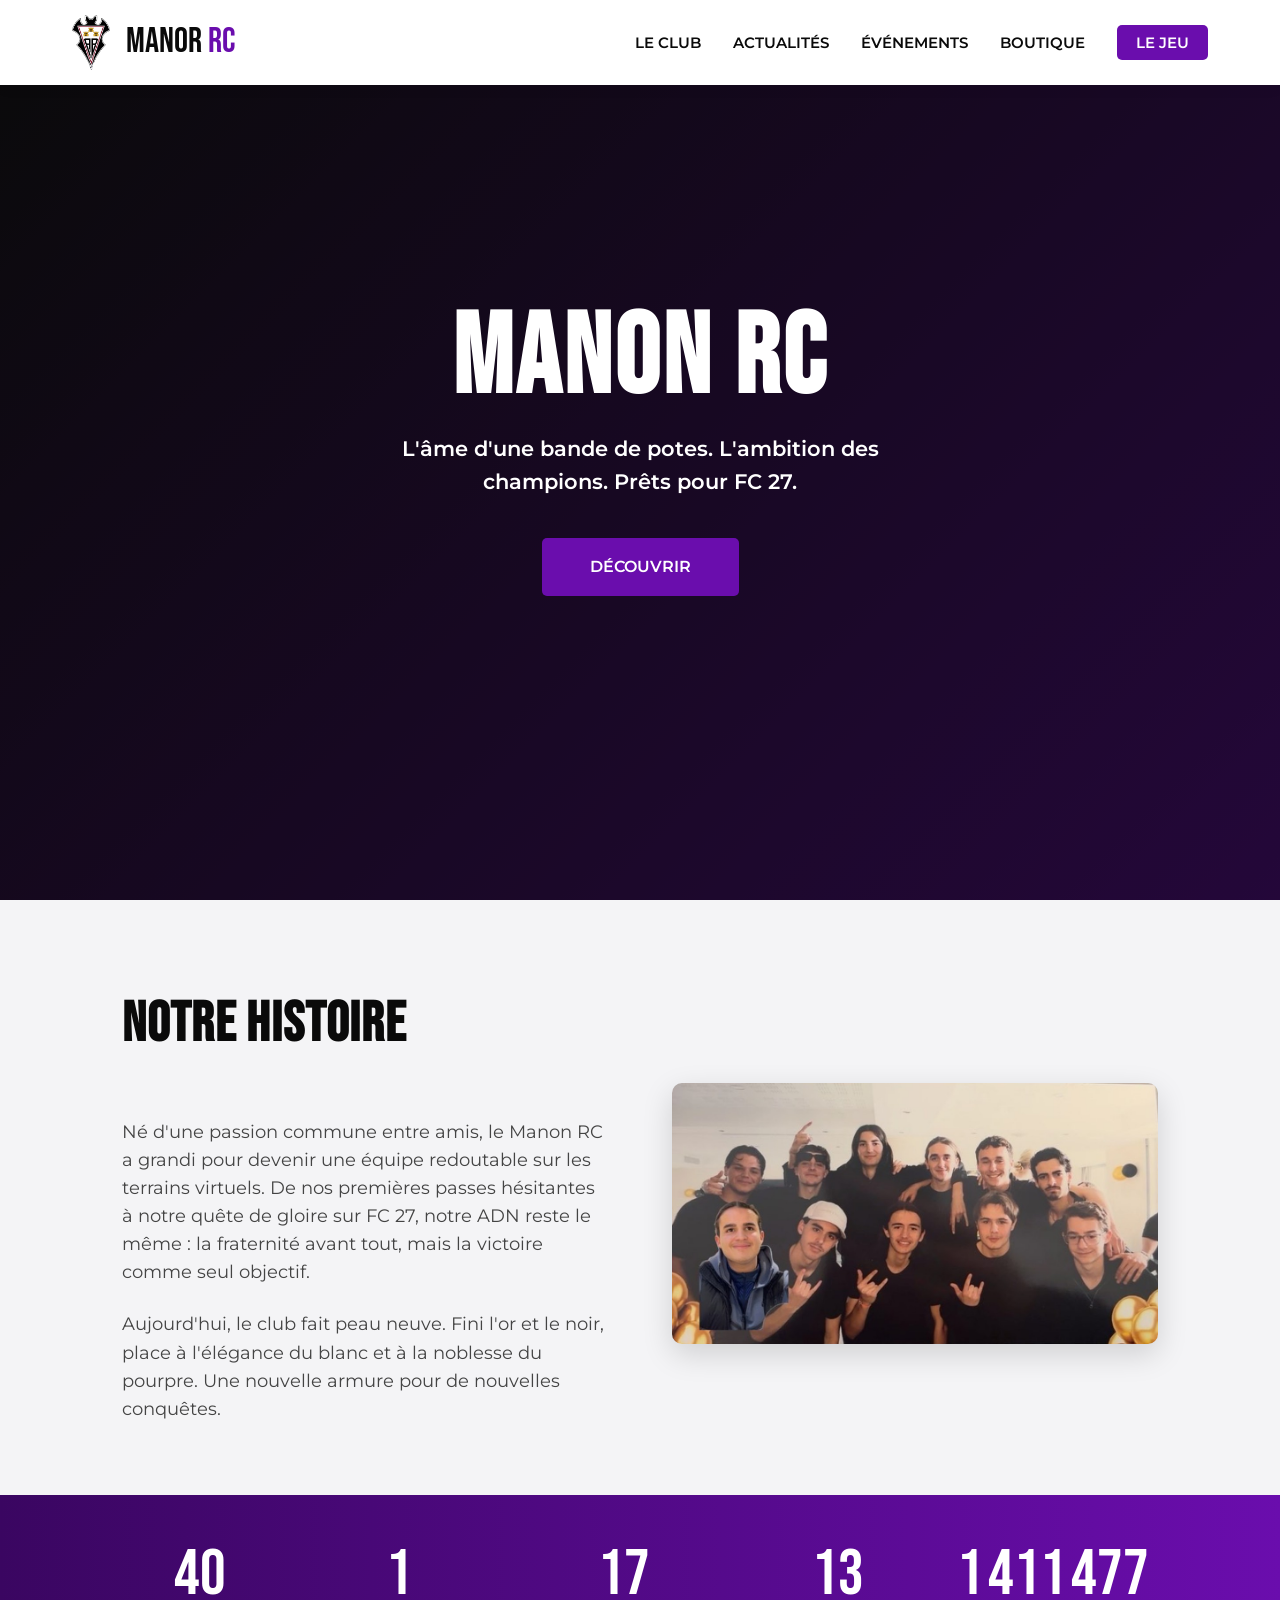
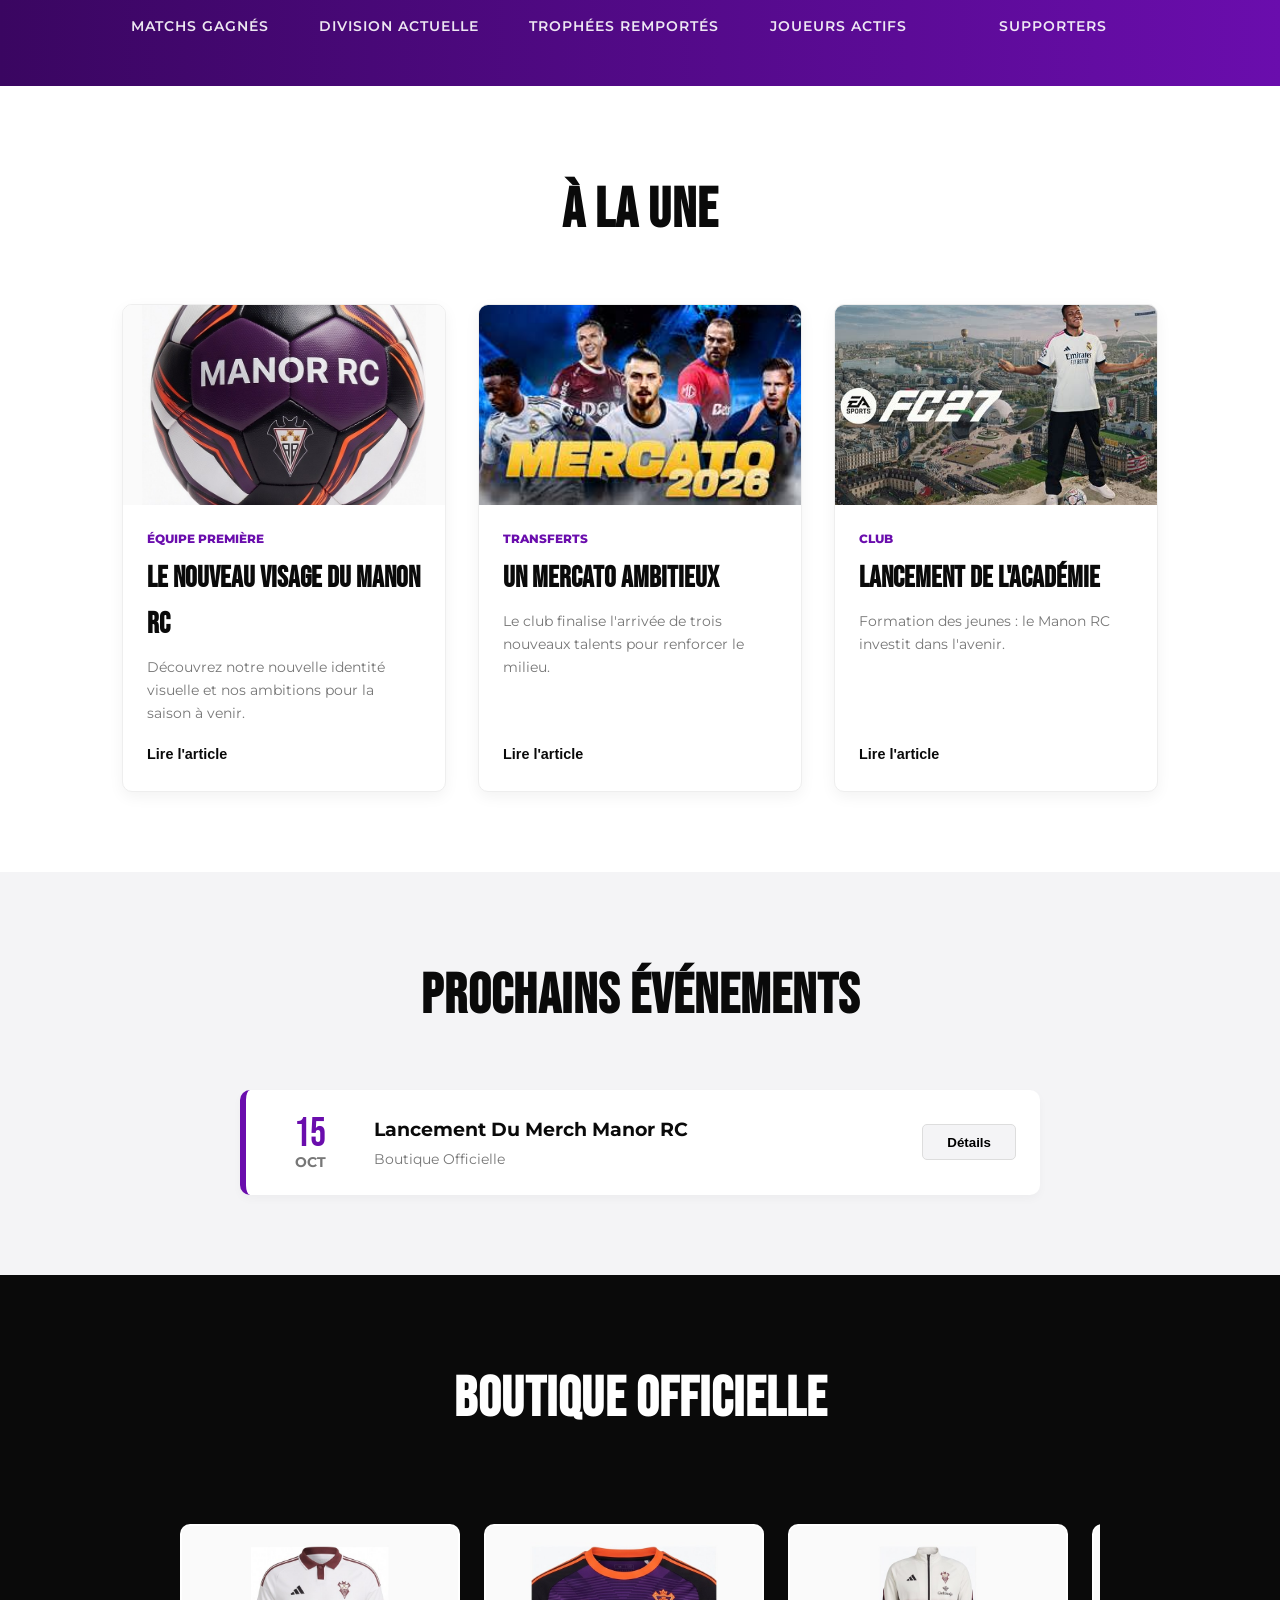
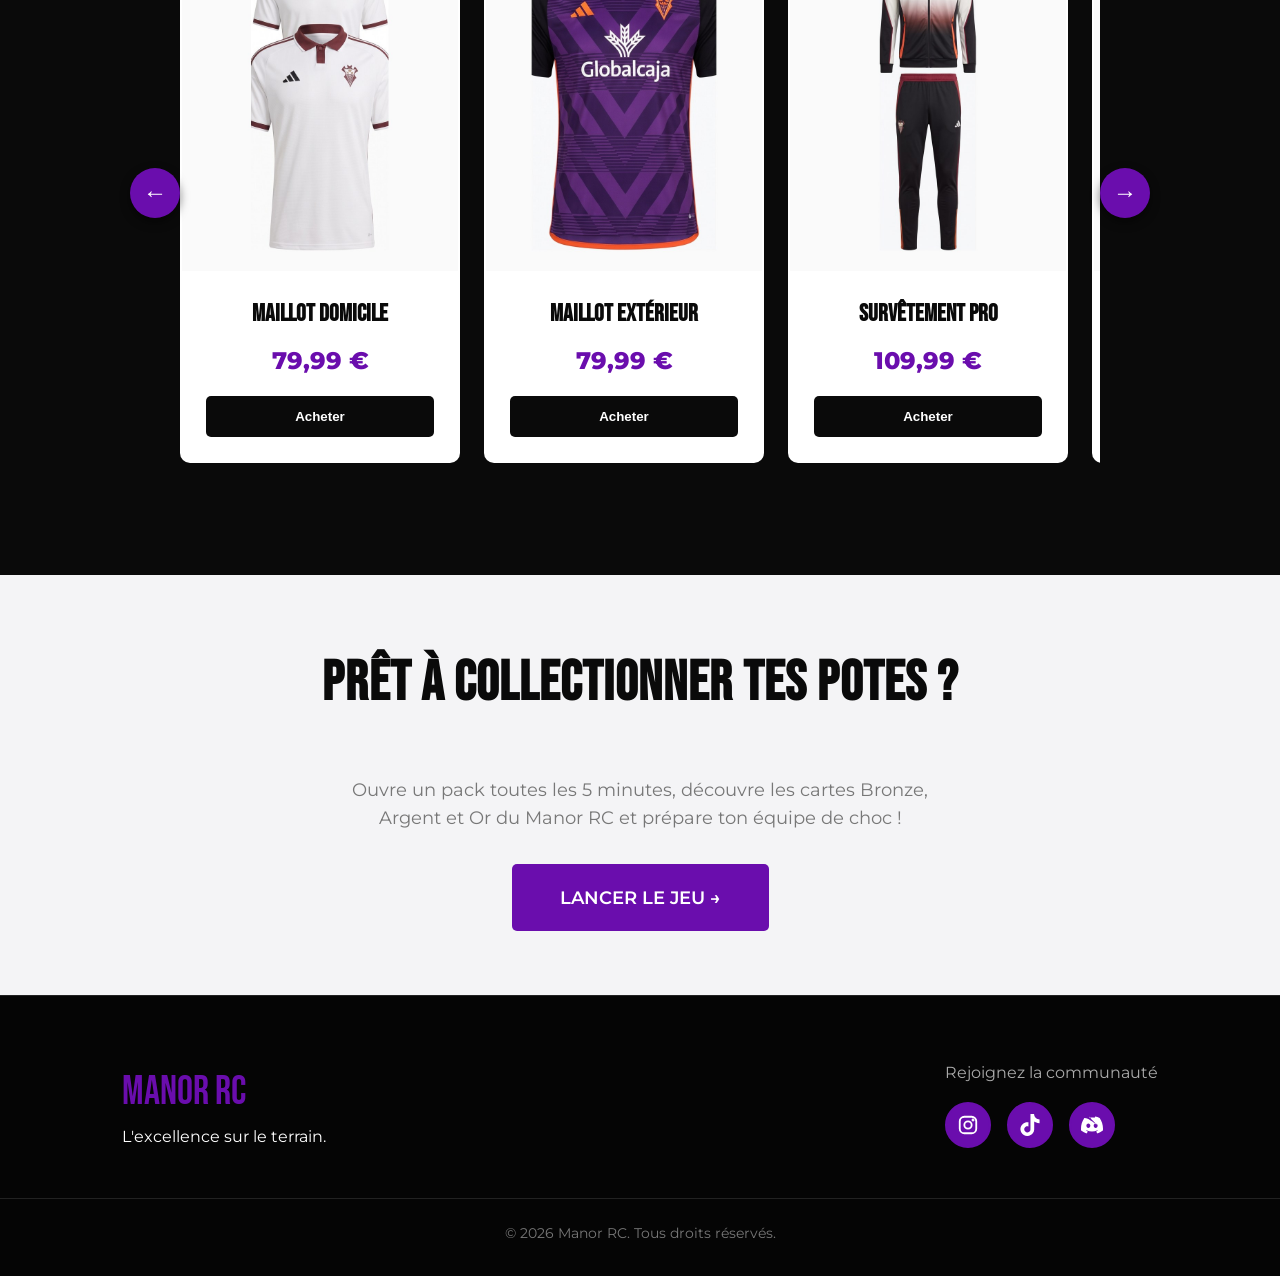
==== commit c3d2f1cb: "bug pack" ====
--- a/index.html
+++ b/index.html
@@ -64,7 +64,7 @@
   <section id="statistiques" class="stats-banner">
     <div class="container stats-container">
       <div class="stat-item"><span class="stat-number" data-target="42">0</span><span class="stat-label">Matchs Gagnés</span></div>
-      <div class="stat-item"><span class="stat-number" data-target="2">0</span><span class="stat-label">Division Actuelle</span></div>
+      <div class="stat-item"><span class="stat-number" data-target="1">0</span><span class="stat-label">Division Actuelle</span></div>
       <div class="stat-item"><span class="stat-number" data-target="18">0</span><span class="stat-label">Trophées Remportés</span></div>
       <div class="stat-item"><span class="stat-number" data-target="14">0</span><span class="stat-label">Joueurs Actifs</span></div>
       <div class="stat-item"><span class="stat-number" data-target="1500000">0</span><span class="stat-label">Supporters</span></div>
--- a/style.css
+++ b/style.css
@@ -18,9 +18,15 @@
 .bg-alt { background-color: var(--color-bg-alt); }
 .section-title { font-family: var(--font-title); font-size: 3.5rem; text-align: center; margin-bottom: 3rem; color: var(--color-black); letter-spacing: 1px; }
 
+/* ================= CLASSES UTILITAIRES & COMMUNES ================= */
+.hidden { opacity: 0 !important; visibility: hidden !important; pointer-events: none !important; transition: opacity 0.3s ease, visibility 0.3s ease; }
+.btn-primary { display: inline-block; padding: 1rem 3rem; background-color: var(--color-purple); color: var(--color-white); text-decoration: none; font-weight: 600; text-transform: uppercase; border-radius: 5px; transition: var(--transition); border: none; cursor: pointer; }
+.btn-primary:hover { background-color: var(--color-white); color: var(--color-purple); }
+.btn-secondary { padding: 0.6rem 1.5rem; background-color: var(--color-bg-alt); border: 1px solid #ddd; border-radius: 5px; cursor: pointer; font-weight: 600; transition: var(--transition); }
+.btn-secondary:hover { background-color: var(--color-purple); color: var(--color-white); }
+
 /* ================= NAVIGATION ================= */
 #navbar { position: fixed; top: 0; width: 100%; background-color: var(--color-white); height: 85px; display: flex; align-items: center; z-index: 1000; box-shadow: 0 2px 15px rgba(0,0,0,0.05); transition: transform 0.3s ease-in-out; }
-.nav-hidden { transform: translateY(-100%); }
 .nav-container { width: 100%; max-width: 1200px; margin: 0 auto; padding: 0 2rem; display: flex; justify-content: space-between; align-items: center; }
 .nav-logo { display: flex; align-items: center; gap: 1rem; text-decoration: none; color: var(--color-black); }
 .nav-logo-img { height: 55px; width: auto; display: block; }
@@ -34,31 +40,26 @@
 .nav-toggle { display: none; flex-direction: column; justify-content: space-between; width: 30px; height: 21px; background: transparent; border: none; cursor: pointer; z-index: 1001; }
 .nav-toggle span { display: block; width: 100%; height: 3px; background-color: var(--color-black); border-radius: 3px; transition: var(--transition); }
 
-/* ================= HERO & CLUB ================= */
+/* ================= SITE VITRINE ================= */
 #hero { position: relative; height: 100vh; display: flex; align-items: center; justify-content: center; text-align: center; color: var(--color-white); }
 .hero-video-placeholder { position: absolute; top: 0; left: 0; width: 100%; height: 100%; z-index: -1; background: linear-gradient(135deg, #0A0A0A 0%, var(--color-purple-dark) 100%); display: flex; align-items: center; justify-content: center; }
 .hero-video { position: absolute; top: 0; left: 0; width: 100%; height: 100%; object-fit: cover; }
 .hero-video-placeholder::after { content: ''; position: absolute; top: 0; left: 0; width: 100%; height: 100%; background: rgba(10,10,10,0.45); }
 .hero-title { font-family: var(--font-title); font-size: 7rem; line-height: 1; margin-bottom: 1rem; letter-spacing: 3px; }
 .hero-subtitle { font-size: 1.3rem; margin-bottom: 2.5rem; font-weight: 600; max-width: 600px; margin-left: auto; margin-right: auto; }
-.btn-primary { display: inline-block; padding: 1rem 3rem; background-color: var(--color-purple); color: var(--color-white); text-decoration: none; font-weight: 600; text-transform: uppercase; border-radius: 5px; transition: var(--transition); border: none; cursor: pointer; }
-.btn-primary:hover { background-color: var(--color-white); color: var(--color-purple); }
-.btn-secondary { padding: 0.6rem 1.5rem; background-color: var(--color-bg-alt); border: 1px solid #ddd; border-radius: 5px; cursor: pointer; font-weight: 600; transition: var(--transition); }
-.btn-secondary:hover { background-color: var(--color-purple); color: var(--color-white); }
+
 .club-container { display: flex; align-items: center; gap: 4rem; padding-bottom: 3rem; }
 .club-text { flex: 1; }
 .club-text p { margin-bottom: 1.5rem; font-size: 1.1rem; color: #444; }
 .club-image { flex: 1; }
 .club-image img { display: block; width: 100%; height: auto; border-radius: 10px; box-shadow: 0 10px 30px rgba(0,0,0,0.15); }
 
-/* ================= BANNIÈRE STATISTIQUES ================= */
 .stats-banner { background: linear-gradient(90deg, var(--color-purple-dark) 0%, var(--color-purple) 100%); color: var(--color-white); padding: 3rem 0; }
 .stats-container { display: flex; justify-content: space-around; flex-wrap: wrap; text-align: center; gap: 2rem; }
 .stat-item { display: flex; flex-direction: column; }
 .stat-number { font-family: var(--font-title); font-size: 4rem; line-height: 1; margin-bottom: 0.5rem; }
 .stat-label { font-size: 0.9rem; text-transform: uppercase; font-weight: 600; letter-spacing: 1px; opacity: 0.9; }
 
-/* ================= ACTUALITÉS ================= */
 .news-grid { display: grid; grid-template-columns: repeat(auto-fit, minmax(300px, 1fr)); gap: 2rem; }
 .news-card { display: flex; flex-direction: column; background: var(--color-white); border-radius: 10px; overflow: hidden; box-shadow: 0 5px 15px rgba(0,0,0,0.05); border: 1px solid #EEE; }
 .placeholder-media { height: 200px; background-color: #EAEAEA; overflow: hidden; }
@@ -73,7 +74,6 @@
 .btn-expand { margin-top: auto; align-self: flex-start; background: none; border: none; font-weight: 600; color: var(--color-black); font-size: 0.9rem; cursor: pointer; transition: var(--transition); padding: 5px 0; }
 .btn-expand:hover { color: var(--color-purple); }
 
-/* ================= ÉVÉNEMENTS ================= */
 .events-list { display: flex; flex-direction: column; gap: 1rem; max-width: 800px; margin: 0 auto; }
 .event-item { display: flex; align-items: center; background-color: var(--color-white); padding: 1.5rem; border-radius: 10px; box-shadow: 0 4px 10px rgba(0,0,0,0.03); border-left: 6px solid var(--color-purple); }
 .event-date { flex: 0 0 80px; text-align: center; line-height: 1; }
@@ -83,7 +83,6 @@
 .event-details h3 { font-size: 1.2rem; margin-bottom: 0.2rem; }
 .event-details p { font-size: 0.9rem; color: var(--color-gray); }
 
-/* ================= BOUTIQUE ================= */
 .shop-section { background-color: var(--color-black); }
 .carousel-container { position: relative; max-width: 1000px; margin: 0 auto; padding: 0 40px; }
 .carousel-track { display: flex; overflow-x: auto; gap: 1.5rem; padding: 2rem 0; scroll-snap-type: x mandatory; scroll-behavior: smooth; -webkit-overflow-scrolling: touch; touch-action: pan-x pan-y; user-select: none; -ms-overflow-style: none; scrollbar-width: none; }
@@ -105,7 +104,7 @@
 .btn-buy { padding: 0.8rem; background-color: var(--color-black); color: var(--color-white); border: none; border-radius: 5px; font-weight: bold; cursor: pointer; transition: var(--transition); position: relative; z-index: 2; }
 .btn-buy:hover { background-color: var(--color-purple); }
 
-/* ================= MODALE GLOBALE ================= */
+/* ================= MODALES (GLOBALE + EVENT + PIOCHE) ================= */
 .modal { display: none; position: fixed; z-index: 2000; left: 0; top: 0; width: 100%; height: 100%; background-color: rgba(0,0,0,0.8); align-items: center; justify-content: center; backdrop-filter: blur(5px); }
 .modal-content { background-color: var(--color-white); padding: 3rem; border-radius: 10px; max-width: 500px; width: 90%; text-align: center; position: relative; }
 .close-modal { position: absolute; top: 1rem; right: 1.5rem; font-size: 2rem; cursor: pointer; color: var(--color-gray); transition: color 0.3s;}
@@ -155,16 +154,13 @@
 .btn-auth.is-loading .btn-spinner { display: inline-block; }
 @keyframes spin { to { transform: rotate(360deg); } }
 
-/* ================= PAGE DU JEU ================= */
+/* ================= PAGE DU JEU & DASHBOARD ================= */
 .game-section { padding: calc(85px + 2.5rem) 0 4rem; background: var(--color-bg-alt); min-height: 100vh; }
 .game-container { width: 100%; max-width: 1600px; margin: 0 auto; padding: 0 2rem; }
 .game-page-title { margin-bottom: 2.5rem; }
 body.game-logged-in .game-page-title { display: none; }
-
-/* ================= ESPACE JEU : DASHBOARD ================= */
 .dashboard-box { background: none; border: none; box-shadow: none; padding: 0; margin: 0 auto; max-width: none; }
 
-/* Bandeau du joueur */
 .user-header { display: flex; justify-content: space-between; align-items: center; flex-wrap: wrap; gap: 1rem; margin-bottom: 1.5rem; padding: 1.4rem 2rem; border-radius: 16px; color: var(--color-white); background: linear-gradient(120deg, #0A0A0A 0%, var(--color-purple-dark) 55%, var(--color-purple) 100%); box-shadow: 0 12px 30px rgba(58, 6, 97, 0.25); }
 .user-info { display: flex; align-items: center; gap: 1rem; }
 .user-info h3 { font-family: var(--font-title); font-size: 2.2rem; line-height: 1; letter-spacing: 1px; color: var(--color-white); }
@@ -174,7 +170,6 @@
 .user-header .btn-secondary { background: rgba(255, 255, 255, 0.12); border: 1px solid rgba(255, 255, 255, 0.35); color: var(--color-white); }
 .user-header .btn-secondary:hover { background: var(--color-white); color: var(--color-purple); }
 
-/* 3 zones séparées : menu | contenu | joueurs */
 .game-layout-grid { display: grid; grid-template-columns: 240px minmax(0, 1fr) 300px; gap: 1.5rem; align-items: start; }
 .game-nav, .game-main-content, .game-sidebar { background: var(--color-white); border-radius: 16px; border: 1px solid #ECECF1; box-shadow: 0 8px 30px rgba(58, 6, 97, 0.07); }
 .game-nav { padding: 1rem; position: sticky; top: 105px; }
@@ -191,7 +186,6 @@
 .game-tab-content { animation: fadeIn 0.4s ease-in-out; }
 @keyframes fadeIn { from { opacity: 0; transform: translateY(10px); } to { opacity: 1; transform: translateY(0); } }
 
-/* Panneaux "bientôt / en grève" */
 .status-panel { text-align: center; padding: 3rem 1rem; }
 .status-panel h3 { font-family: var(--font-title); font-size: 2.2rem; letter-spacing: 1px; }
 .status-panel > p { color: var(--color-gray); margin: 1rem 0 2rem 0; }
@@ -206,6 +200,7 @@
 .pack-preview span { font-family: var(--font-title); font-size: 2.2rem; letter-spacing: 2px; text-shadow: 0 4px 10px rgba(0,0,0,0.5); }
 .pack-preview small { color: #DDD; font-size: 0.7rem; text-transform: uppercase; letter-spacing: 1px; }
 @keyframes packFloat { 50% { transform: translateY(-10px) rotate(-2deg); } }
+
 .pack-zone-info h3 { font-family: var(--font-title); font-size: 2.6rem; margin-bottom: 0.5rem; letter-spacing: 1px; }
 .pack-zone-info p { margin-bottom: 1.5rem; color: #BBB; }
 .pack-zone .btn-primary { border: 2px solid var(--color-purple); cursor: pointer; font-family: var(--font-main); font-size: 1.1rem; padding: 1.1rem 2.5rem; }
@@ -218,29 +213,29 @@
 
 /* ================= COLLECTION & CARTES ================= */
 .collection-header-row { display: flex; flex-direction: column; align-items: center; text-align: center; gap: 1.5rem; margin-bottom: 2.5rem; }
+.collection-header-row h3 { font-family: var(--font-title); font-size: 2.2rem; letter-spacing: 1px; }
 .collection-filters { display: flex; justify-content: center; gap: 1rem; flex-wrap: wrap; }
 .filter-chip { background: var(--color-bg-alt); border: 2px solid #DDD; border-radius: 20px; padding: 0.6rem 1.2rem; font-family: var(--font-main); font-weight: 600; font-size: 0.85rem; color: var(--color-black); cursor: pointer; display: flex; align-items: center; gap: 0.5rem; transition: var(--transition); box-shadow: 0 2px 5px rgba(0,0,0,0.03); user-select: none; }
 .filter-chip:hover { border-color: var(--color-purple); background: var(--color-white); transform: translateY(-2px); box-shadow: 0 4px 10px rgba(106, 13, 173, 0.1); }
 .filter-chip.active-filter { background: var(--color-purple); color: var(--color-white); border-color: var(--color-purple); }
 
-.collection-header-row h3 { font-family: var(--font-title); font-size: 2.2rem; letter-spacing: 1px; }
 .collection-grid { display: grid; grid-template-columns: repeat(auto-fill, minmax(190px, 1fr)); gap: 1.5rem; margin-top: 1.5rem; }
 .grid-message { grid-column: 1 / -1; text-align: center; color: var(--color-gray); padding: 2rem; }
-.card-status { font-size: 0.75rem; margin-top: 5px; color: var(--color-purple); font-weight: 600; }
-.card-status.is-locked { color: #999; }
 
 .tcg-card { background: var(--color-white); border-radius: 15px; padding: 1.5rem; text-align: center; box-shadow: 0 8px 25px rgba(0,0,0,0.08); transition: var(--transition); position: relative; border: 4px solid #CCC; }
 .tcg-card:hover { transform: translateY(-5px); }
 .tcg-card.bronze { border-color: #CD7F32; background: linear-gradient(135deg, #FFF8DC 0%, #FDF5E6 100%); }
 .tcg-card.argent { border-color: #C0C0C0; background: linear-gradient(135deg, #F8F8FF 0%, #E6E6FA 100%); }
 .tcg-card.or { border-color: #FFD700; background: linear-gradient(135deg, #FFFACD 0%, #FFEFD5 100%); box-shadow: 0 0 20px rgba(255, 215, 0, 0.3); }
+.tcg-card.locked { filter: grayscale(100%); opacity: 0.35; border-style: dashed; }
 
 .tcg-card-img { width: 100%; height: 150px; background: #EAEAEA; border-radius: 10px; display: flex; align-items: center; justify-content: center; font-size: 0.8rem; color: #666; margin-bottom: 1rem; font-weight: bold; overflow: hidden; }
 .tcg-card-img img { width: 100%; height: 100%; object-fit: cover; }
 .tcg-card h4 { font-family: var(--font-title); font-size: 1.2rem; margin-bottom: 0.2rem; overflow-wrap: anywhere; }
 .tcg-card .rarity-badge { font-size: 0.7rem; text-transform: uppercase; font-weight: bold; padding: 2px 6px; border-radius: 4px; background: rgba(0,0,0,0.1); }
 .tcg-card .card-qty { position: absolute; top: 10px; right: 10px; background: var(--color-purple); color: white; font-size: 0.75rem; font-weight: bold; width: 24px; height: 24px; border-radius: 50%; display: flex; align-items: center; justify-content: center; }
-.tcg-card.locked { filter: grayscale(100%); opacity: 0.35; border-style: dashed; }
+.card-status { font-size: 0.75rem; margin-top: 5px; color: var(--color-purple); font-weight: 600; }
+.card-status.is-locked { color: #999; }
 
 /* ================= SIDEBAR JOUEURS ================= */
 .game-sidebar { padding: 1.5rem; position: sticky; top: 105px; }
@@ -265,10 +260,6 @@
 
 /* ================= ANIMATION D'OUVERTURE PLEIN ÉCRAN ================= */
 .fullscreen-overlay { position: fixed; top: 0; left: 0; width: 100vw; height: 100vh; background: radial-gradient(circle at center, rgba(30, 0, 50, 0.95), #050505); z-index: 9999; display: flex; align-items: center; justify-content: center; backdrop-filter: blur(10px); opacity: 1; transition: opacity 0.5s ease, visibility 0.5s ease; overflow: hidden; }
-.fullscreen-overlay.hidden { opacity: 0; visibility: hidden; pointer-events: none; }
-/* Cache vraiment les éléments marqués "hidden" à l'intérieur de l'écran d'ouverture
-   (sans cette règle, la classe "hidden" ne faisait rien : rayons dorés et textes restaient affichés) */
-.fullscreen-overlay .hidden { display: none !important; }
 .reveal-content { position: relative; width: 100%; height: 100%; display: flex; align-items: center; justify-content: center; }
 
 .booster-wrapper { display: flex; flex-direction: column; align-items: center; cursor: pointer; position: relative; z-index: 10; }
@@ -305,7 +296,6 @@
 .god-rays { position: absolute; top: 50%; left: 50%; width: 200vw; height: 200vw; transform: translate(-50%, -50%); background: repeating-conic-gradient(from 0deg, rgba(255, 215, 0, 0.15) 0deg 15deg, transparent 15deg 30deg); animation: spinRays 30s linear infinite; z-index: 1; }
 @keyframes spinRays { 100% { transform: translate(-50%, -50%) rotate(360deg); } }
 
-/* On applique l'animation séparément pour éviter les conflits */
 .tcg-card.gold-epic-reveal { animation: goldEpicGlow 1.5s ease-in-out infinite alternate; border-color: #FFD700; position: relative; }
 @keyframes goldEpicGlow {
   0% { box-shadow: 0 0 20px rgba(255, 215, 0, 0.4), inset 0 0 15px rgba(255, 215, 0, 0.2); transform: scale(1); }
@@ -316,38 +306,6 @@
 .close-hint { position: absolute; bottom: 40px; left: 50%; transform: translateX(-50%); z-index: 30; color: #FFF; font-size: 1.2rem; font-weight: 600; letter-spacing: 1px; animation: pulseHint 1.5s infinite alternate; pointer-events: none; }
 @keyframes pulseHint { to { opacity: 0.2; transform: translateY(5px); } }
 
-/* ================= RESPONSIVE ================= */
-@media (max-width: 1200px) {
-  .game-layout-grid { grid-template-columns: 220px minmax(0, 1fr); }
-  .game-sidebar { grid-column: 1 / -1; position: static; }
-  .players-list { display: grid; grid-template-columns: repeat(auto-fill, minmax(200px, 1fr)); max-height: none; }
-}
-@media (max-width: 900px) {
-  .game-layout-grid { grid-template-columns: 1fr; }
-  .game-nav { position: static; padding: 0.6rem; }
-  .game-tabs { flex-direction: row; overflow-x: auto; scrollbar-width: none; }
-  .game-tabs::-webkit-scrollbar { display: none; }
-  .game-tab-btn { width: auto; flex: 0 0 auto; font-size: 1.1rem; padding: 0.6rem 0.9rem; }
-  .tab-badge { display: none; }
-  .game-main-content { padding: 1.2rem; min-height: 0; }
-  .pack-zone { grid-template-columns: 1fr; justify-items: center; text-align: center; padding: 2rem 1.2rem; gap: 1.5rem; }
-  .btn-force-gold { margin-left: auto; margin-right: auto; }
-}
-@media (max-width: 768px) {
-  .nav-toggle { display: flex; }
-  .nav-menu { position: absolute; top: 85px; left: 0; width: 100%; background-color: var(--color-white); flex-direction: column; padding: 2rem 0; box-shadow: 0 10px 15px rgba(0,0,0,0.1); transform: translateY(-150%); opacity: 0; pointer-events: none; transition: var(--transition); }
-  .nav-menu.active { transform: translateY(0); opacity: 1; pointer-events: auto; }
-  .auth-box { padding: 1.8rem 1.3rem; }
-  .game-container { padding: 0 1rem; }
-  .user-header { padding: 1.1rem 1.2rem; }
-  .toast-container { right: 20px; left: 20px; width: auto; }
-}
-@media (max-width: 600px) {
-  .revealed-cards-grid .tcg-card { padding: 0.6rem; border-width: 3px; border-radius: 10px; }
-  .revealed-cards-grid .tcg-card-img { height: 80px; font-size: 0.6rem; margin-bottom: 0.5rem; }
-  .revealed-cards-grid .tcg-card h4 { font-size: 0.85rem; }
-  .revealed-cards-grid .tcg-card .rarity-badge { font-size: 0.55rem; }
-}
 
 /* ================= ÉCHANGES DE CARTES ================= */
 .players-exchange-grid { display: grid; grid-template-columns: repeat(auto-fill, minmax(250px, 1fr)); gap: 1rem; }
@@ -376,23 +334,87 @@
 .empty-slot-text { color: #999; font-weight: 600; font-size: 0.9rem; }
 
 .trade-vs { background: var(--color-white); width: 60px; height: 60px; border-radius: 50%; display: flex; align-items: center; justify-content: center; color: var(--color-purple); font-weight: bold; box-shadow: 0 5px 15px rgba(0,0,0,0.1); z-index: 2; flex-shrink: 0; }
-
 .btn-lock-trade { width: 100%; border: 2px solid var(--color-purple); }
 .lock-status-text { margin-top: 0.8rem; font-size: 0.85rem; color: var(--color-gray); font-weight: 600; text-align: center; }
 
-/* États spécifiques */
+/* États spécifiques à l'échange */
 .trade-slot.has-card { border-style: solid; border-color: var(--color-purple); background: transparent; }
 .trade-slot .tcg-card { width: 100%; margin: 0; transform: none; cursor: pointer; }
 .trade-slot .tcg-card:hover { transform: translateY(-5px); }
 .opponent-side .tcg-card { pointer-events: none; }
 .opponent-lock-shield { background: #2ECC71; color: white; padding: 0.6rem 1rem; border-radius: 8px; font-weight: bold; text-align: center; width: 100%; box-shadow: 0 4px 10px rgba(46, 204, 113, 0.3); }
-
 .exchange-actions { display: flex; justify-content: center; gap: 1rem; border-top: 1px solid #EEE; padding-top: 2rem; }
 
-/* Grille de modale */
-#picker-collection-grid .tcg-card { cursor: pointer; }
-#picker-collection-grid .tcg-card:hover { border-color: var(--color-purple); transform: scale(1.05); }
+/* Modale de sélection de cartes */
+#cardPickerModal .modal-content { max-width: 950px; width: 92%; padding: 2rem 1.5rem; background: #121216; color: #FFFFFF; border: 1px solid rgba(106, 13, 173, 0.4); box-shadow: 0 20px 60px rgba(0, 0, 0, 0.8); border-radius: 16px; }
+#cardPickerModal h2 { color: var(--color-white); letter-spacing: 1px; }
+#picker-collection-grid { display: grid; grid-template-columns: repeat(auto-fill, minmax(150px, 1fr)); gap: 1.2rem; max-height: 65vh; overflow-y: auto; padding: 1rem 0.5rem; }
+#picker-collection-grid::-webkit-scrollbar { width: 8px; }
+#picker-collection-grid::-webkit-scrollbar-track { background: rgba(255, 255, 255, 0.05); border-radius: 10px; }
+#picker-collection-grid::-webkit-scrollbar-thumb { background: var(--color-purple); border-radius: 10px; }
+#picker-collection-grid .tcg-card { cursor: pointer; background: #1A1A22; border-width: 3px; padding: 1rem 0.8rem; transition: transform 0.2s ease, box-shadow 0.2s ease, border-color 0.2s ease; }
+#picker-collection-grid .tcg-card:hover { transform: translateY(-6px) scale(1.03); box-shadow: 0 10px 25px rgba(106, 13, 173, 0.5); border-color: #A855F7; }
+#picker-collection-grid .tcg-card h4 { color: var(--color-white); font-size: 1.1rem; }
+
+
+/* ================= RESPONSIVE GLOBALE ================= */
+@media (max-width: 1200px) {
+  .game-layout-grid { grid-template-columns: 220px minmax(0, 1fr); }
+  .game-sidebar { grid-column: 1 / -1; position: static; }
+  .players-list { display: grid; grid-template-columns: repeat(auto-fill, minmax(200px, 1fr)); max-height: none; }
+}
 
 @media (max-width: 900px) {
-  .exchange-arena { flex-direction: column; padding: 2rem 1rem; }
+  .game-layout-grid { grid-template-columns: 1fr; }
+  .game-nav { position: static; padding: 0.6rem; }
+  .game-tabs { flex-direction: row; overflow-x: auto; padding-bottom: 0.5rem; gap: 0.6rem; -webkit-overflow-scrolling: touch; scrollbar-width: none; }
+  .game-tabs::-webkit-scrollbar { display: none; }
+  .game-tab-btn { width: auto; flex: 0 0 auto; white-space: nowrap; font-size: 1.1rem; padding: 0.6rem 1rem; border-radius: 20px; }
+  .tab-badge { display: none; }
+  .game-main-content { padding: 1.2rem; min-height: 0; }
+  .pack-zone { grid-template-columns: 1fr; justify-items: center; text-align: center; padding: 2rem 1.2rem; gap: 1.5rem; }
+  .btn-force-gold { margin-left: auto; margin-right: auto; }
+  
+  .exchange-arena { flex-direction: column; gap: 1.2rem; padding: 1.5rem 1rem; }
+  .trade-side { width: 100%; max-width: 280px; }
+  .trade-slot { width: 100%; height: 250px; margin-bottom: 1rem; }
+  .trade-vs { width: 48px; height: 48px; margin: -0.5rem 0; }
+}
+
+@media (max-width: 768px) {
+  .nav-toggle { display: flex; }
+  .nav-menu { position: absolute; top: 85px; left: 0; width: 100%; background-color: var(--color-white); flex-direction: column; padding: 2rem 0; box-shadow: 0 10px 15px rgba(0,0,0,0.1); transform: translateY(-150%); opacity: 0; pointer-events: none; transition: var(--transition); }
+  .nav-menu.active { transform: translateY(0); opacity: 1; pointer-events: auto; }
+  .auth-box { padding: 1.8rem 1.3rem; }
+  .toast-container { right: 20px; left: 20px; width: auto; }
+}
+
+@media (max-width: 600px) {
+  .game-section { padding-top: calc(85px + 1rem); }
+  .game-container { padding: 0 0.8rem; }
+  .game-main-content { padding: 1rem 0.8rem; }
+  .user-header { padding: 1rem; flex-direction: column; text-align: center; gap: 0.8rem; }
+  .user-info { flex-direction: column; gap: 0.5rem; }
+  .user-avatar { width: 52px; height: 52px; font-size: 1.8rem; }
+  .user-header .btn-secondary { width: 100%; }
+  
+  .collection-grid, #picker-collection-grid { grid-template-columns: repeat(2, 1fr) !important; gap: 0.8rem !important; }
+  .tcg-card { padding: 0.8rem 0.5rem; border-width: 3px; }
+  .tcg-card-img { height: 110px; margin-bottom: 0.6rem; }
+  .tcg-card h4 { font-size: 0.95rem; }
+  .tcg-card .rarity-badge { font-size: 0.6rem; }
+  .tcg-card .card-qty { width: 20px; height: 20px; font-size: 0.65rem; top: 6px; right: 6px; }
+  
+  .collection-filters { width: 100%; justify-content: center; }
+  .filter-chip { flex: 1; justify-content: center; font-size: 0.75rem; padding: 0.5rem 0.8rem; }
+  
+  .exchange-header h3 { font-size: 1.8rem; }
+  .trade-side-header { padding: 0.4rem 0.8rem; }
+  .trade-slot { height: 220px; }
+  .modal-content { padding: 1.8rem 1.2rem; }
+  
+  .revealed-cards-grid .tcg-card { padding: 0.6rem; border-width: 3px; border-radius: 10px; }
+  .revealed-cards-grid .tcg-card-img { height: 80px; font-size: 0.6rem; margin-bottom: 0.5rem; }
+  .revealed-cards-grid .tcg-card h4 { font-size: 0.85rem; }
+  .revealed-cards-grid .tcg-card .rarity-badge { font-size: 0.55rem; }
 }
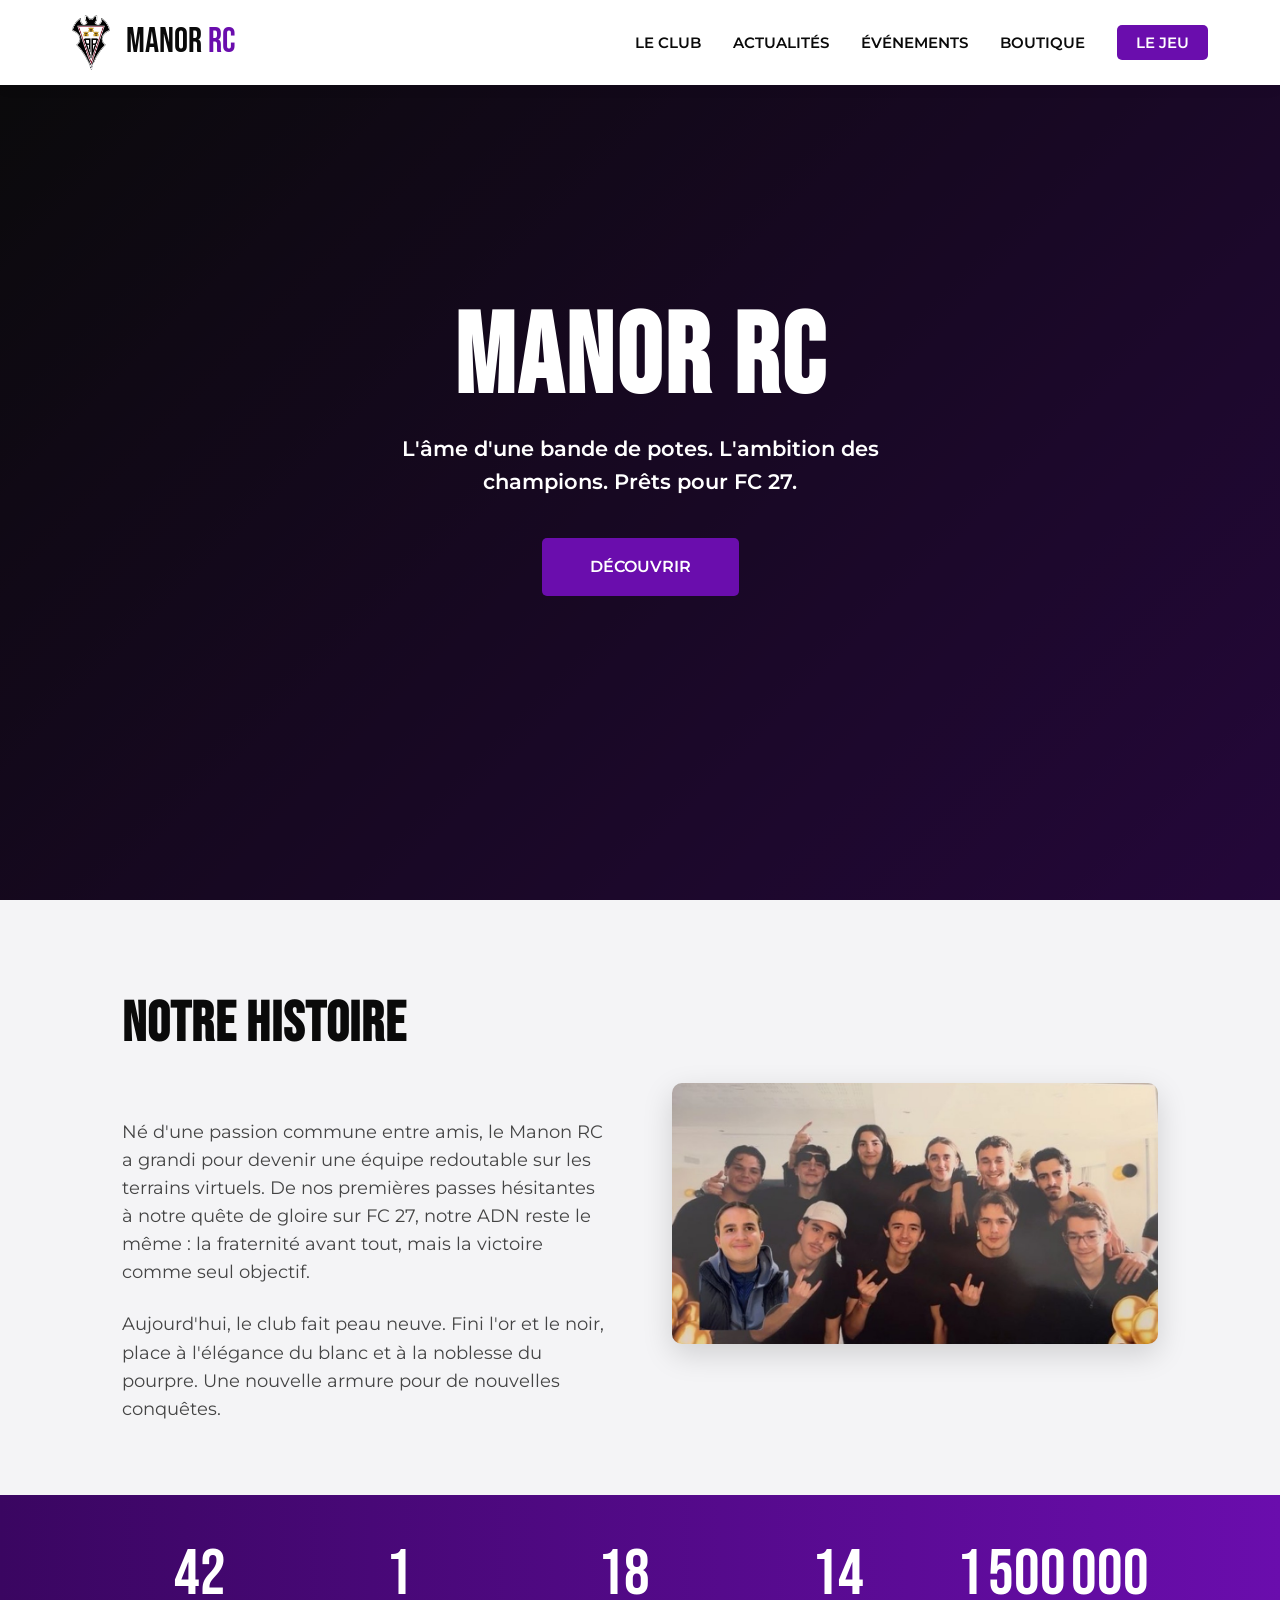
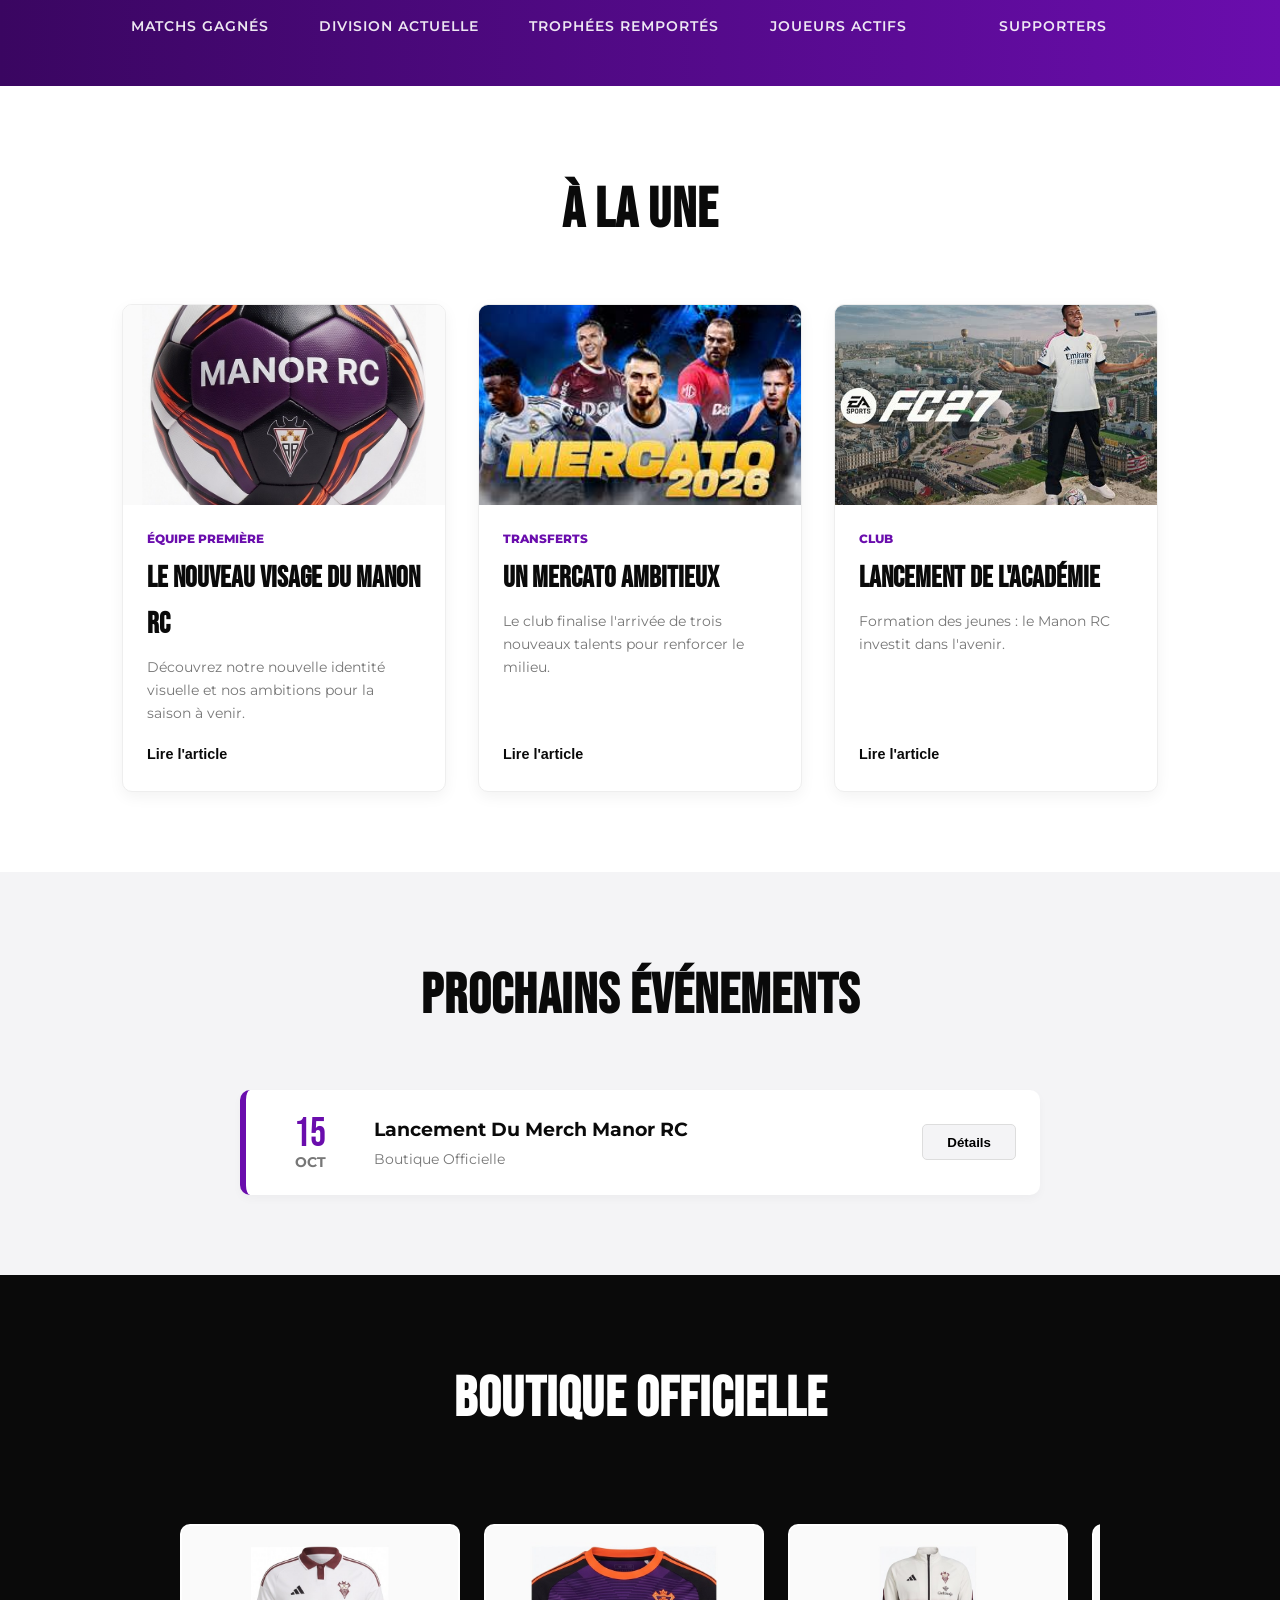
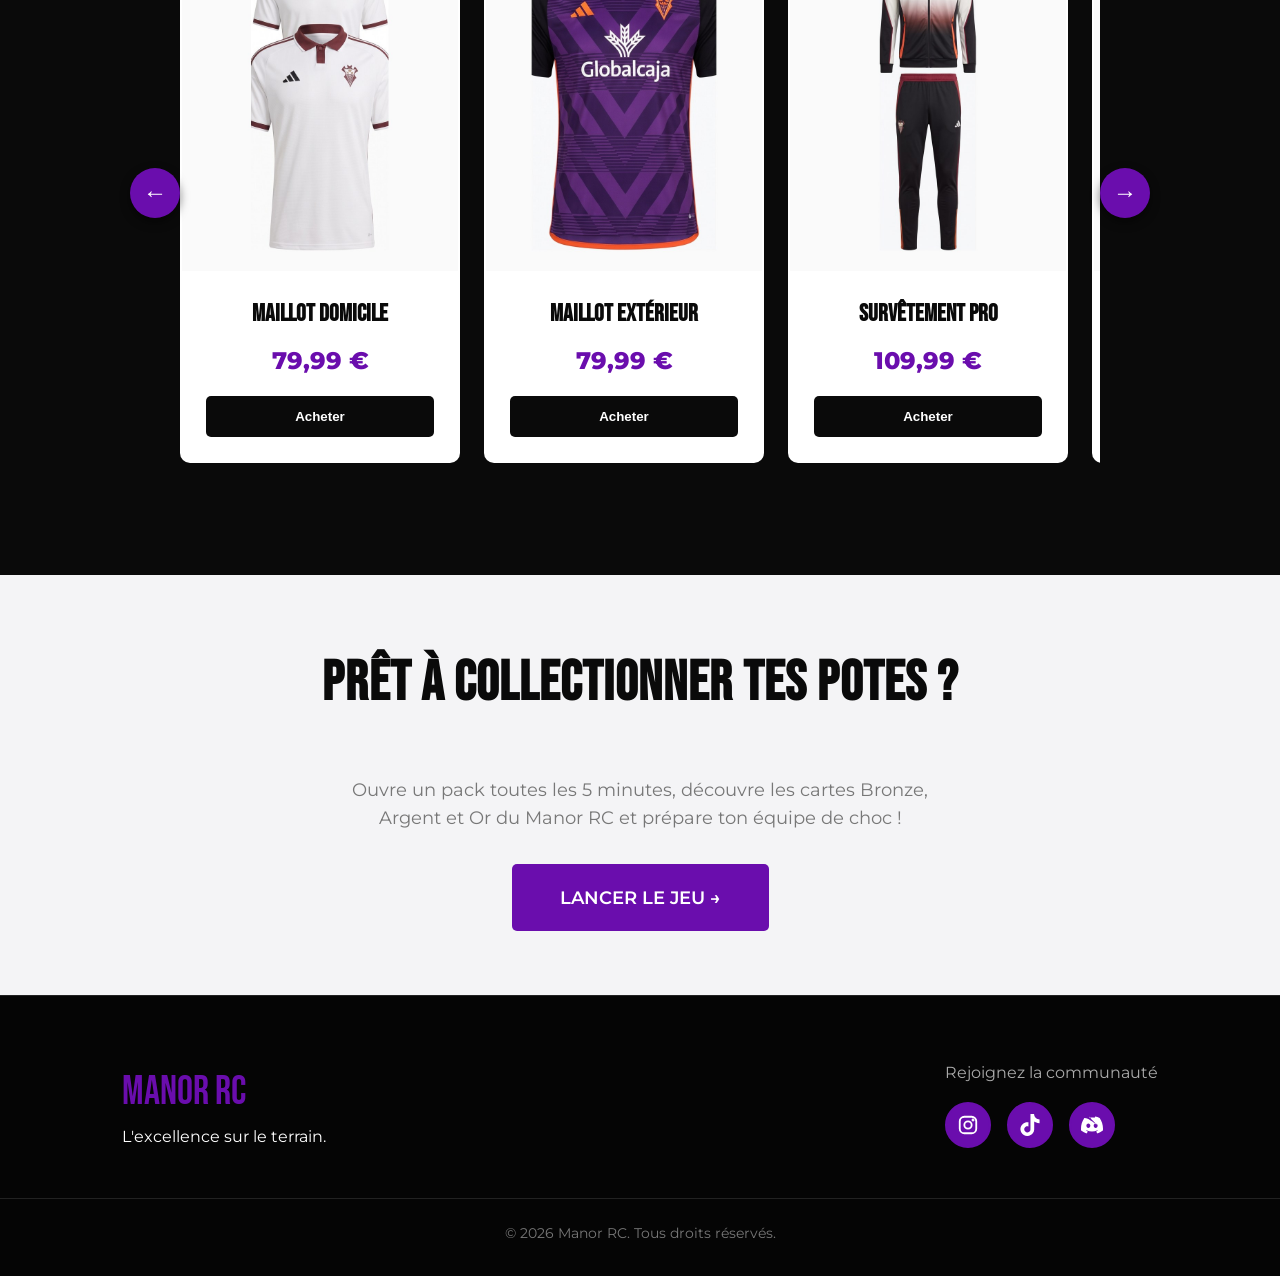
==== commit a576b7d7: "Update index.html" ====
--- a/index.html
+++ b/index.html
@@ -40,7 +40,7 @@
       </video>
     </div>
     <div class="hero-content">
-      <h1 class="hero-title">MANON RC</h1>
+      <h1 class="hero-title">MANOR RC</h1>
       <p class="hero-subtitle">L'âme d'une bande de potes. L'ambition des champions. Prêts pour FC 27.</p>
       <a href="#club" class="btn-primary">Découvrir</a>
     </div>
@@ -252,4 +252,4 @@
 
   <script src="script.js"></script>
 </body>
-</html>+</html>
--- a/style.css
+++ b/style.css
@@ -258,53 +258,210 @@
 .toast-error { border-left-color: #E74C3C; }
 .toast-error .toast-icon { background: #E74C3C; }
 
-/* ================= ANIMATION D'OUVERTURE PLEIN ÉCRAN ================= */
-.fullscreen-overlay { position: fixed; top: 0; left: 0; width: 100vw; height: 100vh; background: radial-gradient(circle at center, rgba(30, 0, 50, 0.95), #050505); z-index: 9999; display: flex; align-items: center; justify-content: center; backdrop-filter: blur(10px); opacity: 1; transition: opacity 0.5s ease, visibility 0.5s ease; overflow: hidden; }
-.reveal-content { position: relative; width: 100%; height: 100%; display: flex; align-items: center; justify-content: center; }
-
-.booster-wrapper { display: flex; flex-direction: column; align-items: center; cursor: pointer; position: relative; z-index: 10; }
-.booster-pack { width: 240px; height: 360px; position: relative; perspective: 1000px; }
-.booster-hint { margin-top: 2rem; color: #FFF; opacity: 0.7; font-weight: 600; animation: pulseHint 1.5s infinite alternate; transition: opacity 0.3s ease; }
-
-.booster-layer { position: absolute; top: 0; left: 0; width: 100%; height: 100%; background: linear-gradient(135deg, var(--color-purple), var(--color-purple-dark)); border-radius: 12px; border: 3px solid rgba(255, 255, 255, 0.2); box-shadow: inset 0 0 20px rgba(255,255,255,0.1); display: flex; flex-direction: column; align-items: center; justify-content: center; transition: transform 0.6s cubic-bezier(0.2, 0.8, 0.3, 1), opacity 0.5s ease; }
-.booster-logo { font-family: var(--font-title); font-size: 3rem; color: var(--color-white); letter-spacing: 2px; text-shadow: 0 4px 10px rgba(0,0,0,0.5); }
-.booster-text { color: #DDD; font-size: 1rem; text-transform: uppercase; letter-spacing: 1px; }
-
-.layer-top { clip-path: polygon(0 0, 100% 0, 100% 45%, 85% 42%, 70% 47%, 50% 40%, 30% 47%, 15% 42%, 0 45%); z-index: 2; box-shadow: 0 -10px 30px rgba(0,0,0,0.4); }
-.layer-bottom { clip-path: polygon(0 45%, 15% 42%, 30% 47%, 50% 40%, 70% 47%, 85% 42%, 100% 45%, 100% 100%, 0 100%); z-index: 1; box-shadow: 0 10px 30px rgba(0,0,0,0.4); }
-.booster-wrapper:hover .booster-pack { transform: translateY(-10px) scale(1.05); transition: 0.3s ease; }
-
-.opening-shake .booster-pack { animation: violentShake 0.6s cubic-bezier(.36,.07,.19,.97) both; }
-@keyframes violentShake { 0%, 100% { transform: translate(0, 0) rotate(0deg) scale(1.1); } 10%, 30%, 50%, 70%, 90% { transform: translate(-8px, -5px) rotate(-4deg) scale(1.1); } 20%, 40%, 60%, 80% { transform: translate(8px, 5px) rotate(4deg) scale(1.1); filter: brightness(1.5); } }
-
-.gold-anticipation .booster-pack { animation: goldSpinReveal 2.5s cubic-bezier(0.2, 0.8, 0.3, 1) forwards; }
-@keyframes goldSpinReveal { 0% { transform: scale(1) rotateY(0deg) translateY(0); } 15% { transform: scale(1.1) rotateY(180deg) translateY(-10px); } 30% { transform: scale(1.15) rotateY(360deg) translateY(-20px); filter: drop-shadow(0 0 20px rgba(255,215,0,0.5)); } 60% { transform: scale(1.2) rotateY(720deg) translateY(-30px); filter: drop-shadow(0 0 50px rgba(255,215,0,0.8)); } 100% { transform: scale(1.25) rotateY(1080deg) translateY(-20px); filter: drop-shadow(0 0 80px #FFD700) brightness(1.3); } }
-
-.gold-sparkles { position: absolute; top: 50%; left: 50%; transform: translate(-50%, -50%); width: 300px; height: 300px; pointer-events: none; z-index: 5; }
-.gold-sparkles::before, .gold-sparkles::after { content: '✨'; position: absolute; top: 50%; left: 50%; font-size: 3.5rem; animation: sparkleOrbit 2s linear infinite; filter: drop-shadow(0 0 10px #FFD700); }
-.gold-sparkles::after { content: '🌟'; animation: sparkleOrbitReverse 2s linear infinite; animation-delay: -1s; }
-@keyframes sparkleOrbit { 0% { transform: translate(-50%, -50%) rotate(0deg) translateX(140px) rotate(0deg) scale(0.5); opacity: 0; } 20% { opacity: 1; scale: 1.5; } 80% { opacity: 1; } 100% { transform: translate(-50%, -50%) rotate(360deg) translateX(140px) rotate(-360deg) scale(1); opacity: 0; } }
-@keyframes sparkleOrbitReverse { 0% { transform: translate(-50%, -50%) rotate(360deg) translateX(160px) rotate(-360deg) scale(0.5); opacity: 0; } 20% { opacity: 1; scale: 1.2; } 80% { opacity: 1; } 100% { transform: translate(-50%, -50%) rotate(0deg) translateX(160px) rotate(0deg) scale(1.5); opacity: 0; } }
-
-.is-tearing .layer-top { transform: translateY(-150px) translateX(-40px) rotate(-25deg); opacity: 0; }
-.is-tearing .layer-bottom { transform: translateY(150px) translateX(40px) rotate(25deg); opacity: 0; }
-
-.revealed-cards-grid { display: flex; justify-content: center; align-items: center; gap: clamp(0.6rem, 2vw, 2rem); width: 100%; padding: 0 1rem; z-index: 20; position: relative; perspective: 1000px; }
-.card-reveal-anim { width: clamp(100px, 24vw, 220px); animation: flyInCard 0.8s cubic-bezier(0.175, 0.885, 0.32, 1.275) both; }
-@keyframes flyInCard { from { opacity: 0; transform: translateY(150px) scale(0.5) rotateX(45deg); } to { opacity: 1; transform: translateY(0) scale(1) rotateX(0deg); } }
-
-.god-rays { position: absolute; top: 50%; left: 50%; width: 200vw; height: 200vw; transform: translate(-50%, -50%); background: repeating-conic-gradient(from 0deg, rgba(255, 215, 0, 0.15) 0deg 15deg, transparent 15deg 30deg); animation: spinRays 30s linear infinite; z-index: 1; }
+/* ================= ANIMATION D'OUVERTURE PLEIN ÉCRAN (v2) =================
+   Principe : le pack ET les cartes sont placés dans la MÊME cellule de grille.
+   Résultat : ils sont toujours parfaitement centrés (PC, tablette, téléphone),
+   et un élément caché ne pousse plus jamais l'autre. */
+.fullscreen-overlay {
+  --vh: 1vh;
+  position: fixed; inset: 0; z-index: 9999; overflow: hidden;
+  background: radial-gradient(ellipse at 50% 45%, rgba(106, 13, 173, 0.45) 0%, rgba(30, 0, 50, 0.96) 48%, #050505 100%);
+  -webkit-backdrop-filter: blur(8px); backdrop-filter: blur(8px);
+  opacity: 1; transition: opacity 0.5s ease, visibility 0.5s ease;
+  -webkit-tap-highlight-color: transparent; -webkit-user-select: none; user-select: none; touch-action: manipulation;
+}
+@supports (height: 100dvh) { .fullscreen-overlay { --vh: 1dvh; } }
+
+/* Halo doré qui s'allume derrière tout quand le pack contient une carte Or */
+.fullscreen-overlay::after { content: ''; position: absolute; inset: 0; z-index: 0; pointer-events: none; opacity: 0; transition: opacity 0.9s ease; background: radial-gradient(circle at 50% 50%, rgba(255, 200, 60, 0.34) 0%, rgba(255, 160, 0, 0.1) 40%, transparent 68%); }
+.fullscreen-overlay.is-gold-mode::after { opacity: 1; }
+
+.reveal-content { position: absolute; inset: 0; z-index: 10; display: grid; grid-template-columns: minmax(0, 1fr); grid-template-rows: minmax(0, 1fr); place-items: center; padding: env(safe-area-inset-top, 0px) env(safe-area-inset-right, 0px) env(safe-area-inset-bottom, 0px) env(safe-area-inset-left, 0px); }
+.reveal-content > .booster-wrapper,
+.reveal-content > .revealed-cards-grid { grid-area: 1 / 1; }
+
+/* ---------- LE PACK ---------- */
+.booster-wrapper { --pw: min(260px, 62vw, calc(var(--vh) * 42)); --charge-scale: 1.08; --charge-y: 0px; position: relative; z-index: 10; width: var(--pw); height: calc(var(--pw) * 1.5); cursor: pointer; outline: none; }
+.booster-wrapper.gold-anticipation { --charge-scale: 1.16; --charge-y: -20px; }
+.booster-pack { position: relative; width: 100%; height: 100%; filter: drop-shadow(0 28px 30px rgba(0, 0, 0, 0.55)); animation: packIdle 3.4s ease-in-out infinite; will-change: transform; }
+@keyframes packIdle { 0%, 100% { transform: translateY(0) rotate(-0.6deg); } 50% { transform: translateY(-8px) rotate(0.6deg); } }
+.booster-wrapper:focus-visible .booster-pack { outline: 3px solid rgba(255, 255, 255, 0.6); outline-offset: 8px; border-radius: 18px; }
+@media (hover: hover) {
+  .booster-wrapper:not(.is-opened):hover .booster-pack { filter: drop-shadow(0 28px 30px rgba(0, 0, 0, 0.55)) drop-shadow(0 0 24px rgba(190, 120, 255, 0.75)); }
+}
+
+/* Le texte de chaque moitié est placé en % : la logo reste dans la moitié basse, les étoiles dans la moitié haute */
+.booster-layer {
+  position: absolute; inset: 0; overflow: hidden; border-radius: 14px;
+  background:
+    radial-gradient(120% 70% at 50% 0%, rgba(255, 255, 255, 0.22), transparent 60%),
+    repeating-linear-gradient(135deg, rgba(255, 255, 255, 0.06) 0 2px, transparent 2px 14px),
+    linear-gradient(160deg, #8b2fd0 0%, var(--color-purple) 38%, var(--color-purple-dark) 100%);
+  box-shadow: inset 0 0 0 3px rgba(255, 255, 255, 0.22), inset 0 0 0 9px rgba(255, 255, 255, 0.04), inset 0 0 40px rgba(255, 255, 255, 0.12);
+  transition: transform 0.65s cubic-bezier(0.2, 0.8, 0.3, 1), opacity 0.5s ease;
+}
+.booster-layer::before { content: '★ ★ ★'; position: absolute; left: 0; right: 0; top: 11%; padding-left: 0.35em; text-align: center; letter-spacing: 0.35em; font-size: calc(var(--pw) * 0.07); color: #FFD76A; text-shadow: 0 0 10px rgba(255, 215, 0, 0.6); }
+.booster-layer::after { content: ''; position: absolute; inset: 0; pointer-events: none; background: linear-gradient(115deg, transparent 38%, rgba(255, 255, 255, 0.32) 50%, transparent 62%); background-size: 260% 100%; background-position: 130% 0; animation: foilSweep 3.6s ease-in-out infinite; }
+@keyframes foilSweep { 0% { background-position: 130% 0; } 60%, 100% { background-position: -30% 0; } }
+.booster-logo { position: absolute; left: 0; right: 0; top: 56%; text-align: center; white-space: nowrap; font-family: var(--font-title); font-size: calc(var(--pw) * 0.18); line-height: 1; letter-spacing: 0.06em; color: var(--color-white); text-shadow: 0 4px 14px rgba(0, 0, 0, 0.55); }
+.booster-text { position: absolute; left: 0; right: 0; top: 74%; text-align: center; color: #F1E3FF; font-size: calc(var(--pw) * 0.05); font-weight: 600; letter-spacing: 0.18em; text-transform: uppercase; }
+
+.layer-top { clip-path: polygon(0 0, 100% 0, 100% 45%, 85% 42%, 70% 47%, 50% 40%, 30% 47%, 15% 42%, 0 45%); z-index: 2; }
+.layer-bottom { clip-path: polygon(0 45%, 15% 42%, 30% 47%, 50% 40%, 70% 47%, 85% 42%, 100% 45%, 100% 100%, 0 100%); z-index: 1; }
+
+/* Ligne de lumière qui filtre par la déchirure */
+.booster-pack::after { content: ''; position: absolute; left: 3%; right: 3%; top: 43%; height: 4px; border-radius: 4px; z-index: 5; pointer-events: none; opacity: 0; transform: scaleX(0.1); background: linear-gradient(90deg, transparent, #fff 20%, #fff 80%, transparent); box-shadow: 0 0 20px 8px rgba(255, 255, 255, 0.65), 0 0 60px 16px rgba(190, 120, 255, 0.55); }
+.gold-anticipation .booster-pack::after { background: linear-gradient(90deg, transparent, #FFF2B0 20%, #FFD700 80%, transparent); box-shadow: 0 0 22px 9px rgba(255, 215, 0, 0.8), 0 0 70px 20px rgba(255, 170, 0, 0.6); }
+
+.booster-hint { position: absolute; top: calc(100% + 1.6rem); left: 50%; translate: -50% 0; width: max-content; max-width: 90vw; margin: 0; text-align: center; color: var(--color-white); font-weight: 600; letter-spacing: 0.04em; opacity: 0.8; animation: hintPulse 1.5s ease-in-out infinite alternate; transition: opacity 0.3s ease; }
+.booster-wrapper.is-opened .booster-hint { opacity: 0; animation: none; }
+@keyframes hintPulse { to { opacity: 0.35; } }
+
+/* ---------- ÉTAPE 1 : CHARGE (le pack tremble) ---------- */
+.is-charging .booster-pack { animation: packCharge 0.7s cubic-bezier(0.36, 0.07, 0.19, 1) forwards; }
+.is-charging .booster-pack::after { animation: ripGlow 0.7s ease-in forwards; }
+@keyframes packCharge {
+  0% { transform: scale(1) rotate(0); }
+  15% { transform: scale(1.03) translate(-5px, -2px) rotate(-2deg); }
+  30% { transform: scale(1.05) translate(5px, 2px) rotate(2deg); }
+  45% { transform: scale(1.06) translate(-7px, -3px) rotate(-3deg); }
+  60% { transform: scale(1.07) translate(7px, 3px) rotate(3deg); }
+  80% { transform: scale(1.08) translate(-8px, -3px) rotate(-3.5deg); }
+  100% { transform: scale(var(--charge-scale)) translate(0, 0) rotate(0); }
+}
+@keyframes ripGlow { to { opacity: 1; transform: scaleX(1); } }
+
+/* Version Or : le pack lévite, vibre de plus en plus fort et brille */
+.gold-anticipation.is-charging .booster-pack { animation: goldCharge 2.4s cubic-bezier(0.3, 0.6, 0.3, 1) forwards; }
+.gold-anticipation.is-charging .booster-pack::after { animation: ripGlow 2.4s ease-in forwards; }
+@keyframes goldCharge {
+  0% { transform: translateY(0) scale(1) rotate(0); filter: drop-shadow(0 28px 30px rgba(0, 0, 0, 0.55)); }
+  12% { transform: translate(-2px, -6px) scale(1.02) rotate(-1deg); }
+  24% { transform: translate(3px, -10px) scale(1.04) rotate(1.4deg); filter: drop-shadow(0 0 26px rgba(255, 215, 0, 0.5)); }
+  36% { transform: translate(-4px, -13px) scale(1.06) rotate(-2deg); }
+  48% { transform: translate(5px, -16px) scale(1.09) rotate(2.4deg); filter: drop-shadow(0 0 44px rgba(255, 215, 0, 0.75)); }
+  60% { transform: translate(-6px, -18px) scale(1.11) rotate(-3deg); }
+  72% { transform: translate(7px, -22px) scale(1.13) rotate(3.4deg); filter: drop-shadow(0 0 60px rgba(255, 215, 0, 0.9)); }
+  86% { transform: translate(-6px, -24px) scale(1.15) rotate(-3deg); }
+  100% { transform: translateY(var(--charge-y)) scale(var(--charge-scale)) rotate(0); filter: drop-shadow(0 0 80px #FFD700) brightness(1.25); }
+}
+
+/* ---------- ÉTAPE 2 : DÉCHIRURE ---------- */
+.is-tearing .booster-pack { animation: tearPop 0.5s ease-out forwards; }
+.gold-anticipation.is-tearing .booster-pack { filter: drop-shadow(0 0 80px #FFD700) brightness(1.25); }
+.is-tearing .booster-pack::after { animation: ripBurst 0.6s ease-out forwards; }
+.is-tearing .layer-top { transform: translate(-8%, -120%) rotate(-16deg); opacity: 0; }
+.is-tearing .layer-bottom { transform: translate(8%, 110%) rotate(12deg); opacity: 0; }
+@keyframes tearPop { from { transform: translateY(var(--charge-y)) scale(var(--charge-scale)); } to { transform: translateY(var(--charge-y)) scale(calc(var(--charge-scale) + 0.08)); } }
+@keyframes ripBurst { 0% { opacity: 1; transform: scaleX(1) scaleY(1); } 100% { opacity: 0; transform: scaleX(1.4) scaleY(18); } }
+
+/* ---------- FLASH + PARTICULES + RAYONS ---------- */
+.reveal-flash { position: absolute; inset: 0; z-index: 40; pointer-events: none; opacity: 0; background: radial-gradient(circle at 50% 50%, rgba(255, 255, 255, 0.95) 0%, rgba(255, 255, 255, 0.55) 35%, rgba(255, 255, 255, 0) 70%); }
+.reveal-flash.is-gold-flash { background: radial-gradient(circle at 50% 50%, rgba(255, 247, 200, 0.98) 0%, rgba(255, 205, 60, 0.6) 38%, rgba(255, 170, 0, 0) 72%); }
+.reveal-flash.is-flashing { animation: revealFlash 0.75s ease-out; }
+@keyframes revealFlash { 0% { opacity: 0; } 12% { opacity: 1; } 100% { opacity: 0; } }
+
+/* Calque des particules (rempli par le JS) */
+.gold-sparkles { position: absolute; inset: 0; pointer-events: none; z-index: 25; overflow: hidden; }
+.spark { position: absolute; width: var(--size, 8px); height: var(--size, 8px); border-radius: 50%; transform: translate(-50%, -50%); background: radial-gradient(circle, #FFF6C8 0%, #FFD700 55%, rgba(255, 170, 0, 0) 100%); box-shadow: 0 0 10px 2px rgba(255, 215, 0, 0.8); animation: sparkFly 900ms cubic-bezier(0.15, 0.7, 0.3, 1) forwards; }
+.spark.spark-white { background: radial-gradient(circle, #fff 0%, #E8D4FF 60%, rgba(255, 255, 255, 0) 100%); box-shadow: 0 0 10px 2px rgba(255, 255, 255, 0.7); }
+@keyframes sparkFly {
+  0% { opacity: 0; transform: translate(-50%, -50%) scale(0.4); }
+  15% { opacity: 1; }
+  100% { opacity: 0; transform: translate(calc(-50% + var(--dx)), calc(-50% + var(--dy))) scale(0.2); }
+}
+
+.god-rays { position: absolute; top: 50%; left: 50%; width: 170vmax; height: 170vmax; transform: translate(-50%, -50%); z-index: 1; pointer-events: none; transition: opacity 1s ease; background: repeating-conic-gradient(from 0deg, rgba(255, 215, 0, 0.22) 0deg 8deg, transparent 8deg 24deg); -webkit-mask-image: radial-gradient(circle closest-side, #000 0%, rgba(0, 0, 0, 0.6) 40%, transparent 72%); mask-image: radial-gradient(circle closest-side, #000 0%, rgba(0, 0, 0, 0.6) 40%, transparent 72%); animation: spinRays 40s linear infinite; }
 @keyframes spinRays { 100% { transform: translate(-50%, -50%) rotate(360deg); } }
 
-.tcg-card.gold-epic-reveal { animation: goldEpicGlow 1.5s ease-in-out infinite alternate; border-color: #FFD700; position: relative; }
-@keyframes goldEpicGlow {
-  0% { box-shadow: 0 0 20px rgba(255, 215, 0, 0.4), inset 0 0 15px rgba(255, 215, 0, 0.2); transform: scale(1); }
-  50% { box-shadow: 0 0 45px rgba(255, 215, 0, 0.95), inset 0 0 30px rgba(255, 215, 0, 0.6); transform: scale(1.03); }
-  100% { box-shadow: 0 0 25px rgba(255, 215, 0, 0.6), inset 0 0 20px rgba(255, 215, 0, 0.3); transform: scale(1); }
-}
-
-.close-hint { position: absolute; bottom: 40px; left: 50%; transform: translateX(-50%); z-index: 30; color: #FFF; font-size: 1.2rem; font-weight: 600; letter-spacing: 1px; animation: pulseHint 1.5s infinite alternate; pointer-events: none; }
-@keyframes pulseHint { to { opacity: 0.2; transform: translateY(5px); } }
+/* ---------- ÉTAPE 3 : LES CARTES ---------- */
+.revealed-cards-grid {
+  --gap: clamp(0.6rem, 2vw, 1.6rem);
+  --rc-w: min(230px, calc((100vw - 2rem - 3 * var(--gap)) / 3), calc(var(--vh) * 44));
+  --focus-scale: 1.25;
+  --c: 1;
+  position: relative; z-index: 20; width: 100%; padding: 0 1rem;
+  display: flex; justify-content: center; align-items: center; gap: 0; /* l'espace (ou le chevauchement) entre cartes passe par les marges des cartes : un gap négatif n'existe pas en CSS */
+}
+
+/* Départ : toutes les cartes empilées au centre (là où était le pack) */
+.reveal-card {
+  --fan: calc((var(--i) - var(--c)) * 5deg);
+  position: relative; flex: 0 0 auto; width: var(--rc-w); margin: 0 calc(var(--gap) / 2); aspect-ratio: 5 / 7; perspective: 900px; container-type: inline-size;
+  opacity: 0; transform-origin: 50% 90%;
+  transform: translateX(calc((var(--c) - var(--i)) * (100% + var(--gap)))) translateY(40px) scale(0.6) rotate(var(--fan));
+  transition: transform 0.75s cubic-bezier(0.2, 0.9, 0.25, 1.08), opacity 0.45s ease, filter 0.6s ease;
+}
+.revealed-cards-grid.is-dealt .reveal-card { opacity: 1; transform: translateX(calc((var(--c) - var(--i)) * (100% + var(--gap)))) rotate(var(--fan)); }
+/* Puis elles s'écartent en rangée */
+.revealed-cards-grid.is-spread .reveal-card { transform: none; transition-delay: calc(var(--i) * 70ms); }
+
+/* Carte Or révélée : elle grossit, les autres s'estompent */
+.revealed-cards-grid.has-gold-focus .reveal-card { transition-delay: 0s; transition: transform 0.8s cubic-bezier(0.2, 0.9, 0.3, 1.2), opacity 0.6s ease, filter 0.6s ease; }
+.revealed-cards-grid.has-gold-focus .reveal-card:not(.is-focus) { transform: scale(0.86); opacity: 0.55; filter: saturate(0.75) brightness(0.8); }
+.revealed-cards-grid.has-gold-focus .reveal-card.is-focus { transform: scale(var(--focus-scale)); z-index: 5; }
+
+/* Carte retournable */
+.reveal-card-inner { position: absolute; inset: 0; transform-style: preserve-3d; transition: transform 0.85s cubic-bezier(0.3, 0.85, 0.3, 1); }
+.reveal-card.is-flipped .reveal-card-inner { transform: rotateY(180deg); }
+.reveal-card-face { position: absolute; inset: 0; -webkit-backface-visibility: hidden; backface-visibility: hidden; border-radius: 12px; border-radius: clamp(8px, 7cqw, 16px); }
+
+/* Dos de carte */
+.reveal-card-back { display: flex; align-items: center; justify-content: center; overflow: hidden; border: 3px solid rgba(255, 255, 255, 0.25); background: radial-gradient(120% 70% at 50% 0%, rgba(255, 255, 255, 0.2), transparent 60%), repeating-linear-gradient(135deg, rgba(255, 255, 255, 0.06) 0 2px, transparent 2px 12px), linear-gradient(160deg, #8b2fd0 0%, var(--color-purple) 40%, var(--color-purple-dark) 100%); box-shadow: 0 14px 30px rgba(0, 0, 0, 0.5), inset 0 0 0 6px rgba(255, 255, 255, 0.05); }
+.reveal-card-back span { font-family: var(--font-title); font-size: 2rem; font-size: 22cqw; letter-spacing: 0.06em; color: var(--color-white); opacity: 0.9; text-shadow: 0 4px 12px rgba(0, 0, 0, 0.5); }
+/* Le dos d'une carte Or luit avant d'être retourné (suspense) */
+.reveal-card.is-tease:not(.is-flipped) .reveal-card-back { border-color: #FFD700; animation: backTease 1s ease-in-out infinite alternate; }
+@keyframes backTease {
+  from { box-shadow: 0 0 14px 2px rgba(255, 215, 0, 0.5), 0 14px 30px rgba(0, 0, 0, 0.5); }
+  to { box-shadow: 0 0 42px 10px rgba(255, 215, 0, 0.95), 0 14px 30px rgba(0, 0, 0, 0.5); }
+}
+
+/* Face avant : on réutilise la carte du jeu (.tcg-card) pour garder le même style partout */
+.reveal-card-front { transform: rotateY(180deg); box-shadow: 0 16px 34px rgba(0, 0, 0, 0.5); }
+.reveal-card-front .tcg-card { width: 100%; height: 100%; margin: 0; padding: 0.6rem; padding: 7cqw; display: flex; flex-direction: column; border-width: 3px; border-radius: inherit; }
+.reveal-card-front .tcg-card:hover { transform: none; }
+
+/* ★ ESPACE POUR TES IMAGES DE CARTES ★
+   La zone ci-dessous prend TOUTE la place libre de la carte (format portrait).
+   Quand une carte a une image (colonne pixel_art_url), elle s'y affiche automatiquement.
+   Sans image, un cadre rayé avec le mot IMAGE est affiché à la place. */
+.reveal-card-front .tcg-card-img { position: relative; flex: 1 1 auto; min-height: 0; height: auto; margin-bottom: 0.5rem; margin-bottom: 4cqw; border-radius: 8px; font-size: 0.7rem; font-size: clamp(0.55rem, 5cqw, 0.8rem); }
+.reveal-card-front .tcg-card-img img { position: absolute; inset: 0; width: 100%; height: 100%; object-fit: cover; /* image-rendering: pixelated;  <- décommente si tes images sont du pixel art */ }
+.reveal-card-front .tcg-card-img:not(:has(img)) { background: repeating-linear-gradient(45deg, rgba(0, 0, 0, 0.05) 0 8px, rgba(0, 0, 0, 0.1) 8px 16px); border: 2px dashed rgba(0, 0, 0, 0.25); }
+.reveal-card-front .tcg-card h4 { margin: 0 0 0.15rem; font-size: 0.9rem; font-size: clamp(0.7rem, 9cqw, 1.5rem); line-height: 1.1; }
+.reveal-card-front .tcg-card .rarity-badge { align-self: center; padding: 1px 6px; font-size: 0.6rem; font-size: clamp(0.5rem, 5cqw, 0.85rem); }
+
+/* Effet Or : lueur pulsante + reflet qui balaye la carte */
+.reveal-card.is-gold.is-flipped .reveal-card-front { animation: goldPulse 1.5s ease-in-out infinite alternate; }
+@keyframes goldPulse {
+  from { box-shadow: 0 0 22px 4px rgba(255, 215, 0, 0.55), 0 16px 34px rgba(0, 0, 0, 0.5); }
+  to { box-shadow: 0 0 60px 16px rgba(255, 215, 0, 0.95), 0 16px 34px rgba(0, 0, 0, 0.5); }
+}
+.reveal-card-front::after { content: ''; position: absolute; inset: 0; border-radius: inherit; pointer-events: none; opacity: 0; background: linear-gradient(115deg, transparent 35%, rgba(255, 255, 255, 0.5) 50%, transparent 65%); background-size: 260% 100%; background-position: 130% 0; }
+.reveal-card.is-gold.is-flipped .reveal-card-front::after { opacity: 1; animation: foilSweep 2.6s ease-in-out 0.6s infinite; }
+
+/* Bandeau "Carte Or !" */
+.reveal-banner { position: absolute; left: 0; right: 0; top: calc(env(safe-area-inset-top, 0px) + var(--vh) * 6); z-index: 30; margin: 0; text-align: center; opacity: 0; pointer-events: none; font-family: var(--font-title); font-size: clamp(2.4rem, 9vw, 5rem); line-height: 1; letter-spacing: 0.08em; background: linear-gradient(180deg, #FFF6C8 0%, #FFD700 50%, #E59B00 100%); -webkit-background-clip: text; background-clip: text; -webkit-text-fill-color: transparent; filter: drop-shadow(0 0 18px rgba(255, 200, 40, 0.7)); }
+.reveal-banner.is-visible { animation: bannerIn 0.7s cubic-bezier(0.2, 0.9, 0.3, 1.3) both; }
+@keyframes bannerIn { from { opacity: 0; transform: translateY(-20px) scale(0.7); } to { opacity: 1; transform: none; } }
+
+.close-hint { position: absolute; left: 0; right: 0; bottom: calc(env(safe-area-inset-bottom, 0px) + var(--vh) * 4); z-index: 30; margin: 0; text-align: center; color: var(--color-white); font-size: 1.05rem; font-weight: 600; letter-spacing: 0.04em; pointer-events: none; animation: hintPulse 1.5s ease-in-out infinite alternate; }
+
+/* ---------- TÉLÉPHONE (portrait) : cartes un peu plus grandes, légèrement superposées ---------- */
+@media (max-width: 600px) and (orientation: portrait) {
+  .revealed-cards-grid { --gap: -4vw; --rc-w: min(33vw, calc(var(--vh) * 40)); --focus-scale: 1.22; padding: 0 0.5rem; }
+}
+/* ---------- TÉLÉPHONE (paysage) / écrans peu hauts ---------- */
+@media (max-height: 520px) and (orientation: landscape) {
+  .revealed-cards-grid { --rc-w: min(230px, calc((100vw - 2rem - 3 * var(--gap)) / 3), calc(var(--vh) * 40)); --focus-scale: 1.15; }
+  .reveal-banner { font-size: 1.8rem; top: calc(env(safe-area-inset-top, 0px) + var(--vh) * 2); }
+  .close-hint { font-size: 0.9rem; bottom: calc(env(safe-area-inset-bottom, 0px) + var(--vh) * 2); }
+}
+/* ---------- Accessibilité : moins d'animations si le système le demande ---------- */
+@media (prefers-reduced-motion: reduce) {
+  .god-rays, .booster-pack, .booster-layer::after, .reveal-card-front::after { animation: none !important; }
+  .reveal-card, .reveal-card-inner { transition-duration: 0.01s !important; transition-delay: 0s !important; }
+}
 
 
 /* ================= ÉCHANGES DE CARTES ================= */
@@ -413,8 +570,4 @@
   .trade-slot { height: 220px; }
   .modal-content { padding: 1.8rem 1.2rem; }
   
-  .revealed-cards-grid .tcg-card { padding: 0.6rem; border-width: 3px; border-radius: 10px; }
-  .revealed-cards-grid .tcg-card-img { height: 80px; font-size: 0.6rem; margin-bottom: 0.5rem; }
-  .revealed-cards-grid .tcg-card h4 { font-size: 0.85rem; }
-  .revealed-cards-grid .tcg-card .rarity-badge { font-size: 0.55rem; }
 }
